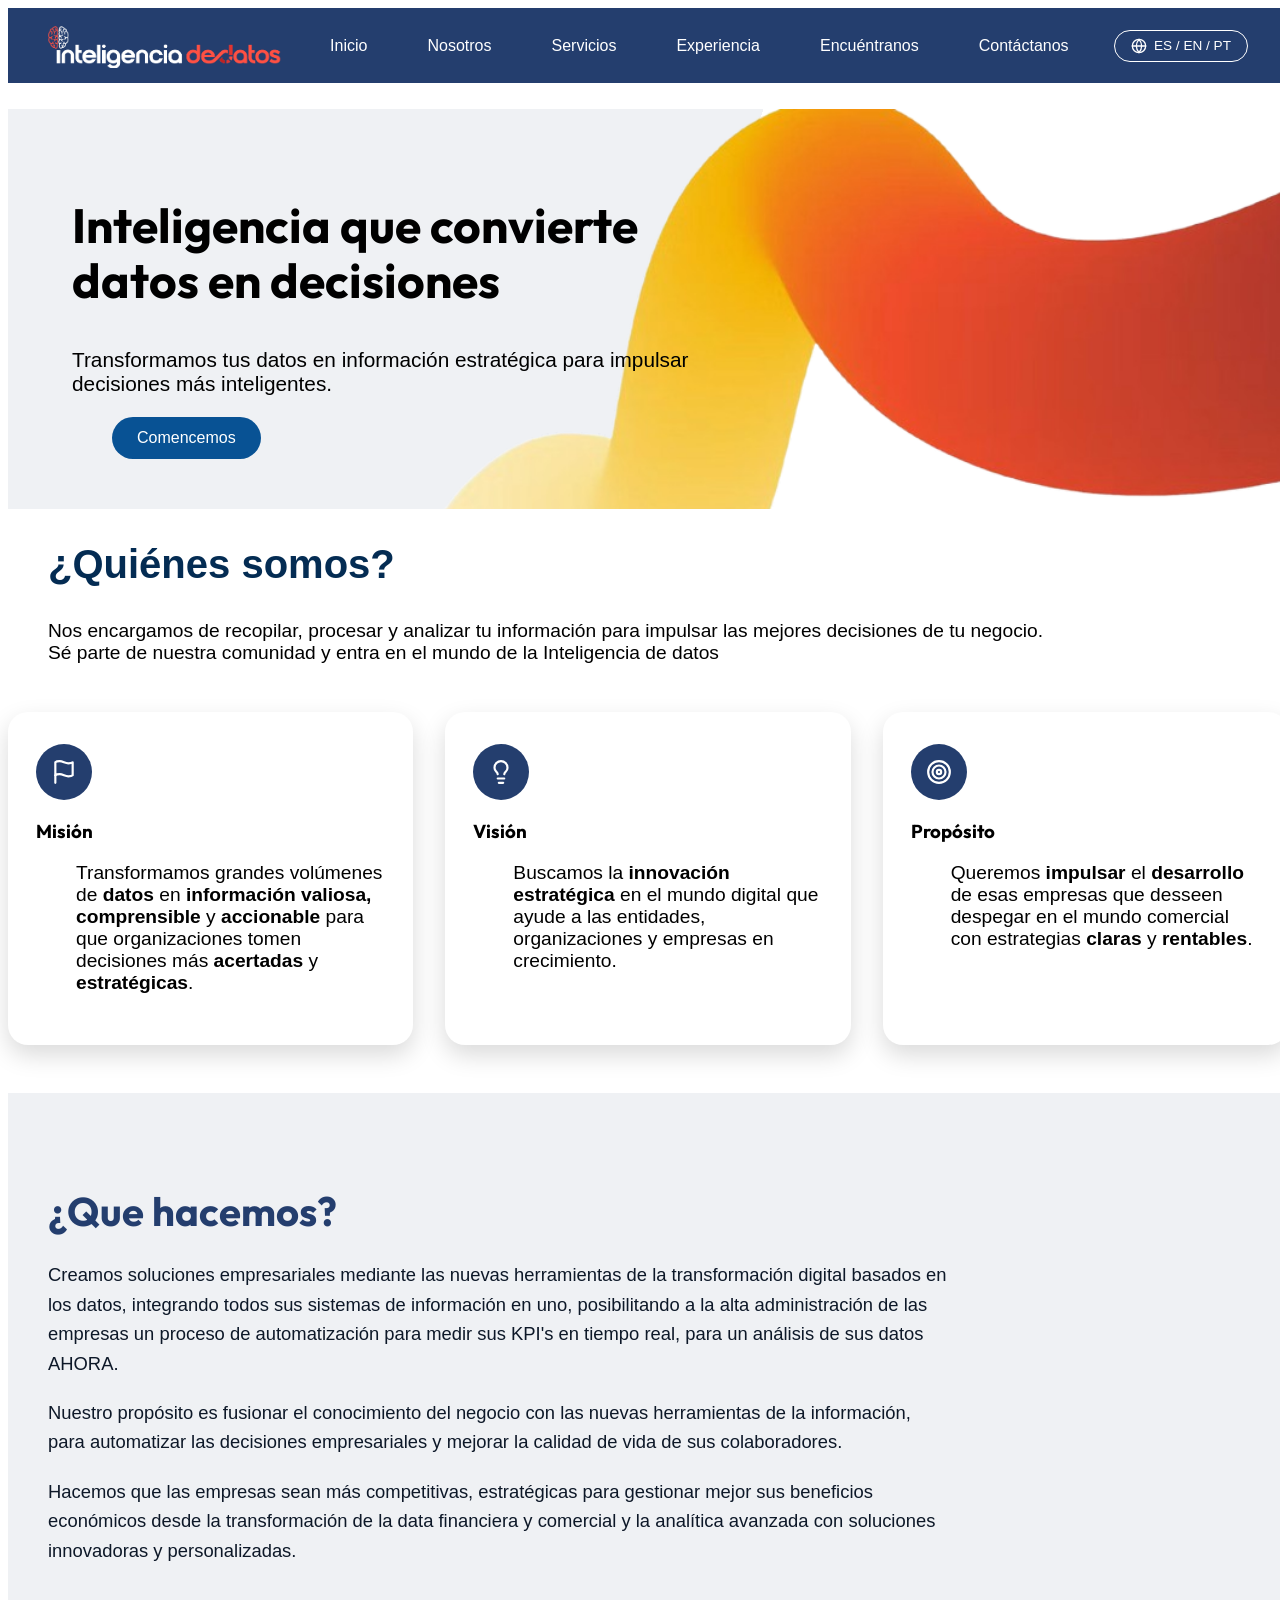
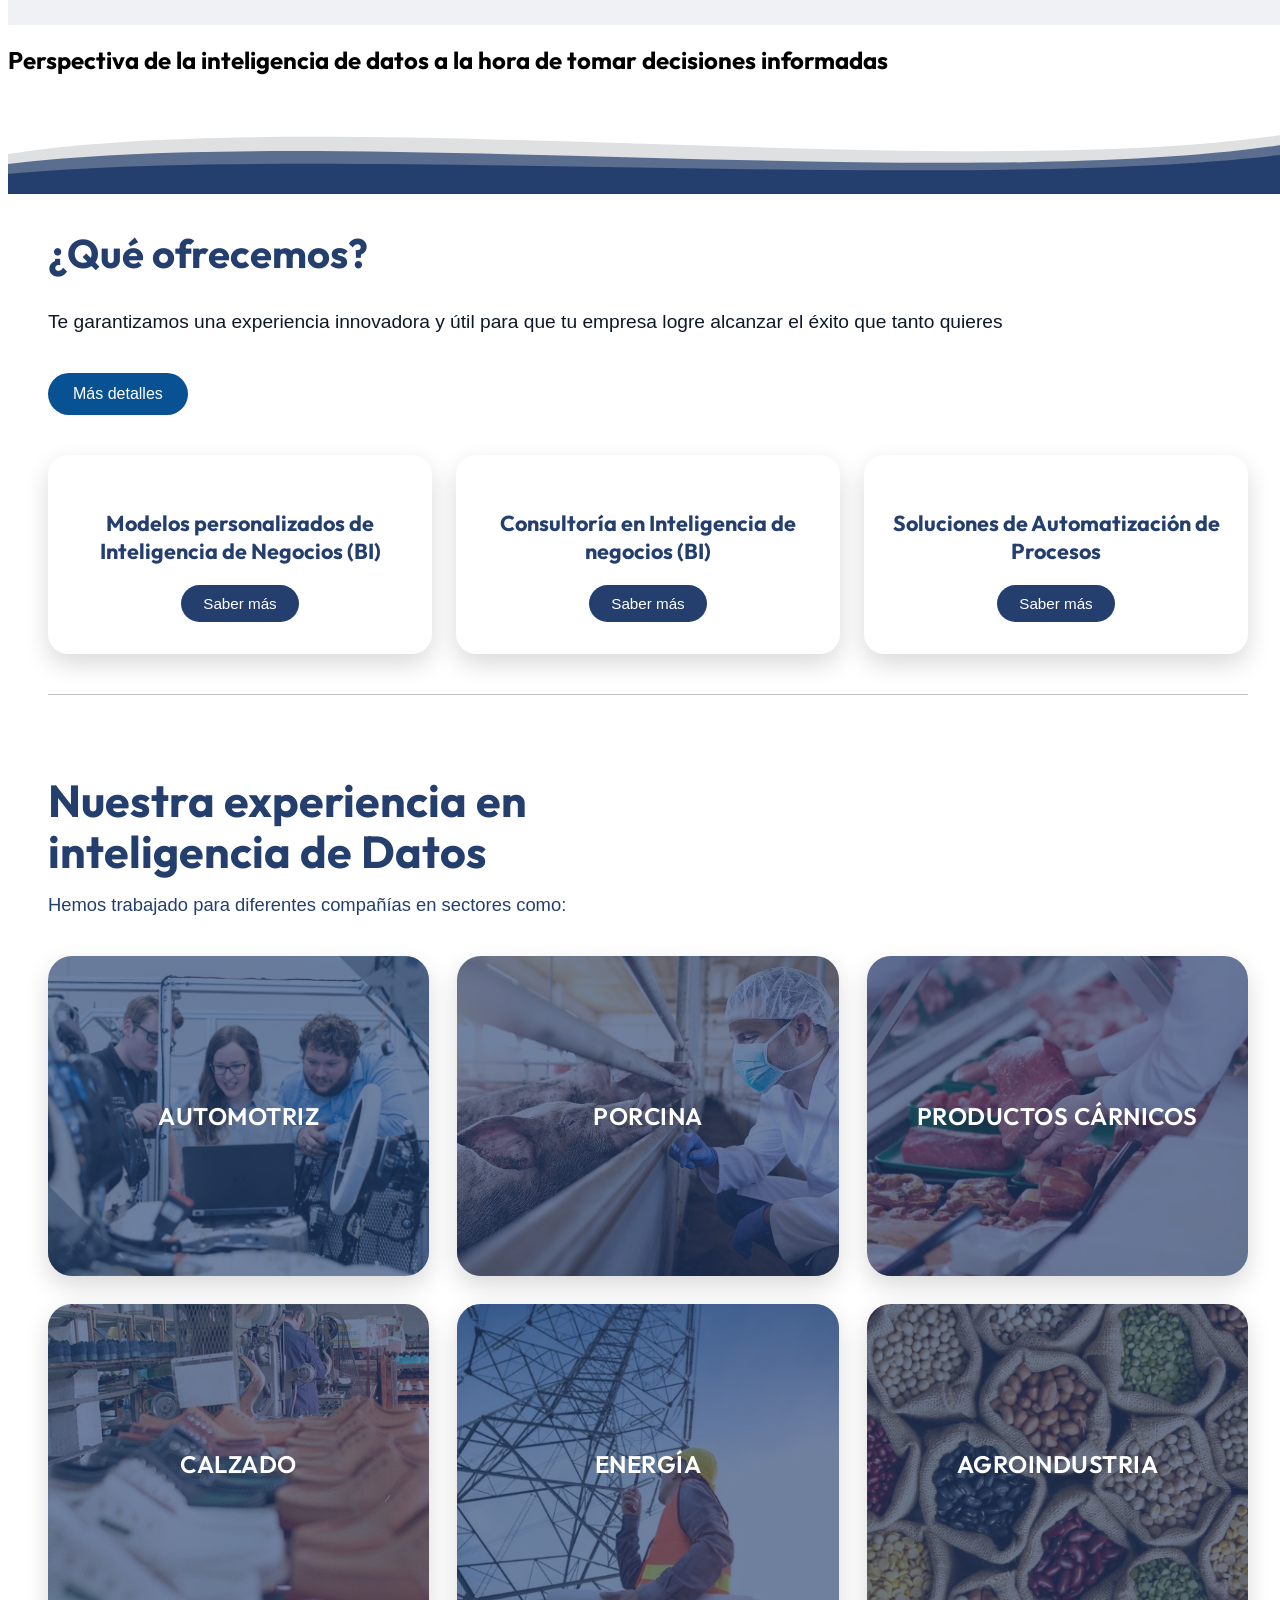
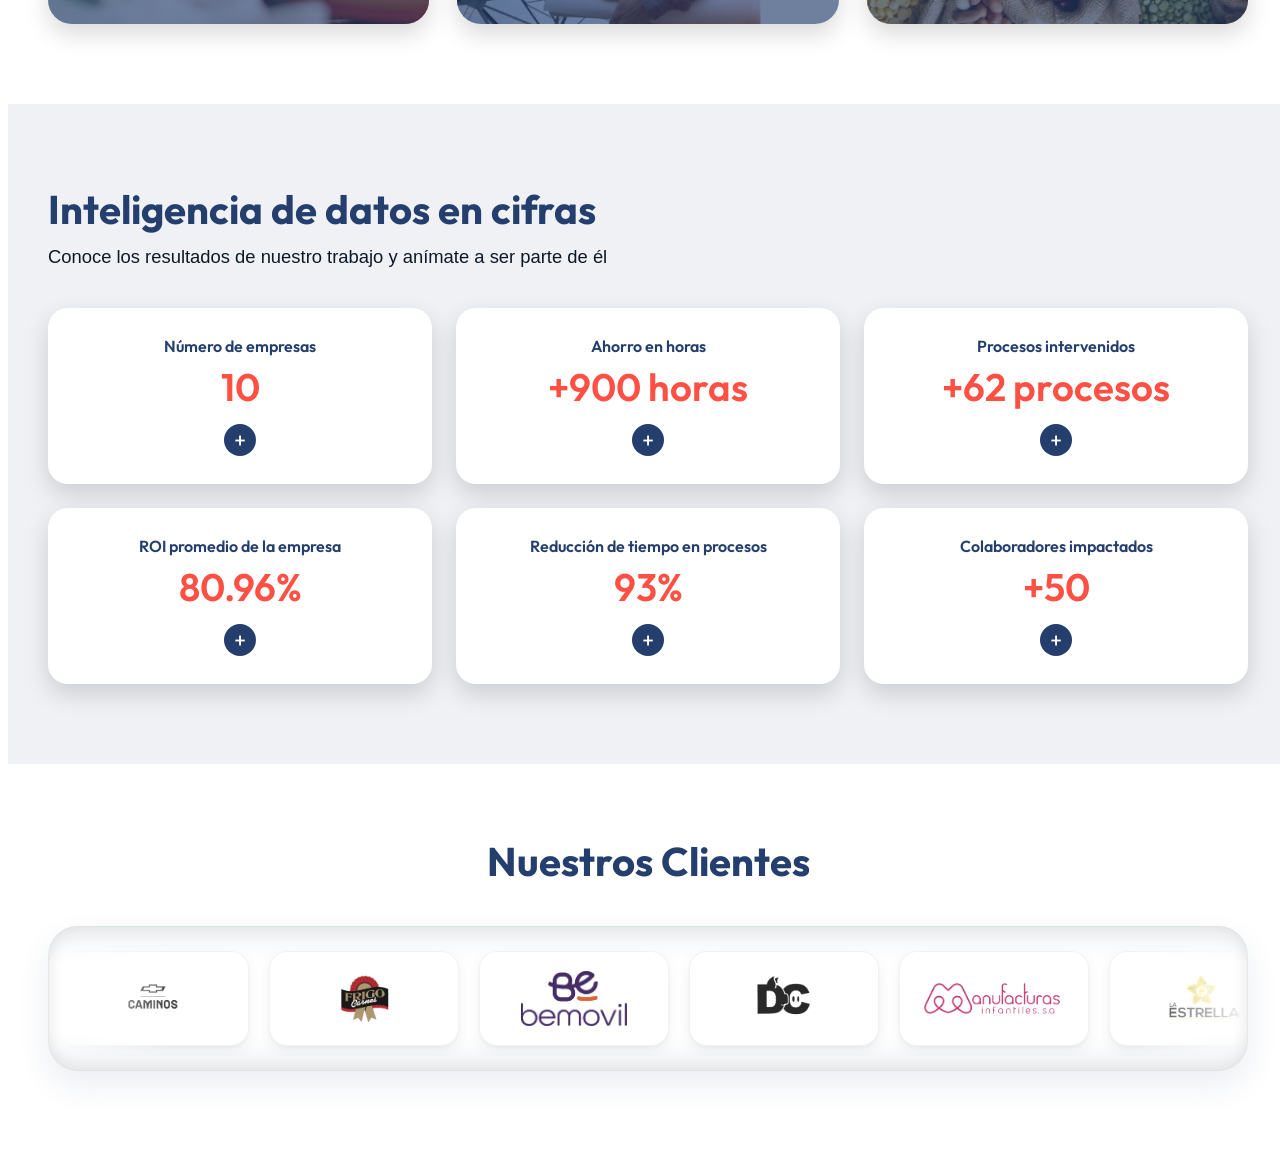
==== index.html @ 4c423eae "Add files via upload" ====
<!DOCTYPE html>
<html lang="es">
<head>
  <meta charset="UTF-8">
  <meta name="viewport" content="width=device-width, initial-scale=1.0">
  <title>Inteligencia de datos</title>
  <link href="https://fonts.googleapis.com/css2?family=Outfit:wght@400;600&display=swap" rel="stylesheet">
  <link rel="stylesheet" href="style.css">
</head>
  <!-- COMIENZO DEL CUERPO DE LA PAGINA-->
<body>
 <header>
  <a href="#inicio" class="logo-enlace">
    <img src="assets/LOGOINTELIGENCIADEDATOSPOSITIVA.png" alt="Logo de la empresa" class="logo">
  </a>

    <nav> <!--ETIQUETA SEMANTICA QUE INDICA QUE ES UN BLOQUE DE NAVEGACION-->
    <a href = "#inicio"> Inicio </a>
    <a href = "#nosotros"> Nosotros </a>
    <a href = "#servicios"> Servicios </a>
    <a href = "#experiencia"> Experiencia </a>
    <a href = "#encuentranos"> Encuéntranos </a>
    <a href = "#contactanos"> Contáctanos</a>
    </nav>

  <div class="header-actions">
    <button class="lang-switch" aria-label="Cambiar idioma"><!-- BOTON DE IDIOMA -->
      <svg class="lang-icon" xmlns="http://www.w3.org/2000/svg" viewBox="0 0 24 24" fill="none" stroke="currentColor" stroke-width="2" stroke-linecap="round" stroke-linejoin="round" aria-hidden="true">
        <circle cx="12" cy="12" r="10"/>
        <line x1="2" y1="12" x2="22" y2="12"/>
        <path d="M12 2a15.3 15.3 0 0 1 4 10 15.3 15.3 0 0 1-4 10 15.3 15.3 0 0 1-4-10 15.3 15.3 0 0 1 4-10z"/>
      </svg>
      <span>ES / EN / PT</span>
    </button>
    <button class="menu-toggle" id="menu-toggle" aria-label="Abrir menú">  <!--ESTABLECEMOS MENU HAMBURGUESA-->
      <span></span>   <!--CADA SPAN ES UNA LINEA DEL MENU-->
      <span></span>
      <span></span>
    </button>
  </div>
</header>

  <section class="hero" id="inicio">
    <div class="hero-texto">
      <h1>Inteligencia que convierte <br> datos en decisiones</h1>
      <p>Transformamos tus datos en información estratégica para impulsar<br> decisiones más inteligentes.</p>
      <a href="#nosotros" class="btn-primario">Comencemos</a>
    </div>
    
    <img src="assets/FORMAHERO.png" alt="" class="hero-forma">
  </section>


<section id="nosotros">
  <h2>¿Quiénes somos?</h2>
  <p>Nos encargamos de recopilar, procesar y analizar tu información para impulsar las mejores decisiones de tu negocio. <br>Sé parte de nuestra comunidad y entra en el mundo de la Inteligencia de datos</p>
  
  <div class="pilares">
    <article>
      <div class="pilar-icono pilar-icono-mision">
        <svg class="pilar-svg" xmlns="http://www.w3.org/2000/svg" viewBox="0 0 24 24" fill="none" stroke="currentColor" stroke-width="2" stroke-linecap="round" stroke-linejoin="round" aria-hidden="true">
          <path d="M4 15s1-1 4-1 5 2 8 2 4-1 4-1V3s-1 1-4 1-5-2-8-2-4 1-4 1z"/>
          <line x1="4" y1="22" x2="4" y2="15"/>
        </svg>
      </div>
      <h3>Misión</h3>
      <p>Transformamos grandes volúmenes de <strong>datos</strong> en <strong>información valiosa, comprensible</strong> y <strong>accionable</strong>
      para que organizaciones tomen decisiones más <strong>acertadas</strong> y <strong>estratégicas</strong>.</p>
    </article>

    <article>
      <div class="pilar-icono pilar-icono-vision">
        <svg class="pilar-svg" xmlns="http://www.w3.org/2000/svg" viewBox="0 0 24 24" fill="none" stroke="currentColor" stroke-width="2" stroke-linecap="round" stroke-linejoin="round" aria-hidden="true">
          <path d="M15 14c.2-1 .7-1.7 1.5-2.5 1-.9 1.5-2.2 1.5-3.5A6 6 0 0 0 6 8c0 1 .2 2.2 1.5 3.5.7.7 1.3 1.5 1.5 2.5"/>
          <path d="M9 18h6"/>
          <path d="M10 22h4"/>
        </svg>
      </div>
      <h3>Visión</h3>
      <p>Buscamos la <strong>innovación estratégica</strong> en el mundo digital que ayude a las entidades, organizaciones y empresas en crecimiento.</p>
    </article>

    <article>
      <div class="pilar-icono pilar-icono-proposito">
        <svg class="pilar-svg" xmlns="http://www.w3.org/2000/svg" viewBox="0 0 24 24" fill="none" stroke="currentColor" stroke-width="2" stroke-linecap="round" stroke-linejoin="round" aria-hidden="true">
          <circle cx="12" cy="12" r="10"/>
          <circle cx="12" cy="12" r="6"/>
          <circle cx="12" cy="12" r="2"/>
        </svg>
      </div>
      <h3>Propósito</h3>
      <p>Queremos <strong>impulsar</strong> el <strong>desarrollo</strong> de esas empresas que desseen despegar en el mundo comercial con estrategias <strong>claras</strong> y <strong>rentables</strong>.</p>
    </article>
  </div>
</section>

<section id="que-hacemos">
  <h2>¿Que hacemos?</h2>
  <p>Creamos soluciones empresariales mediante las nuevas herramientas de la transformación digital basados en los datos, integrando todos sus sistemas de información en uno, posibilitando a la alta administración de las empresas un proceso de automatización para medir sus KPI's en tiempo real, para un análisis de sus datos AHORA.</p>
  <p>Nuestro propósito es fusionar el conocimiento del negocio con las nuevas herramientas de la información, para automatizar las decisiones empresariales y mejorar la calidad de vida de sus colaboradores.</p>
  <p>Hacemos que las empresas sean más competitivas, estratégicas para gestionar mejor sus beneficios económicos desde la transformación de la data financiera y comercial y la analítica avanzada con soluciones innovadoras y personalizadas.</p>
</section>

<sectio id="perspectiva">
  <h2>Perspectiva de la inteligencia de datos a la hora de tomar decisiones informadas</h2>
    
  
</sectio>

<section id="servicios">
  <svg class="ola" viewBox="0 0 1440 100" preserveAspectRatio="none">   <!--OLA DECORATIVA-->
  <path d="M0,60 C360,10 1080,90 1440,40 L1440,100 L0,100 Z" fill="#BEC2C6" opacity="0.5"></path>
  <path d="M0,70 C360,30 1080,100 1440,50 L1440,100 L0,100 Z" fill="#243E6E" opacity="0.7"></path>
  <path d="M0,80 C360,50 1080,100 1440,60 L1440,100 L0,100 Z" fill="#243E6E"></path>
</svg>
  <h2>¿Qué ofrecemos?</h2>
  <p>Te garantizamos una experiencia innovadora y útil para que tu empresa logre alcanzar el éxito que tanto quieres</p>
  <a href="#contactanos" class="btn-primario">Más detalles</a>

  <div class="servicios-grid">
    <article class="servicio-card">
      <h3>Modelos personalizados de Inteligencia de Negocios (BI)</h3>
      <button type="button" class="btn-saber-mas">Saber más</button>
      <div class="servicio-contenido">
        <p>Diseñamos modelos de BI que no solo interpretan números; anticipan movimientos. Es como tener un copiloto para tus decisiones estratégicas, además, convierte datos en conocimiento procesable, accionable y optimizado para tu empresa.</p>
      </div>
    </article>

    <article class="servicio-card">
      <h3>Consultoría en Inteligencia de negocios (BI)</h3>
      <button type="button" class="btn-saber-mas">Saber más</button>
      <div class="servicio-contenido">
        <p>Analizamos tus operaciones, te acompañamos a identificar y explorar tus necesidades y oportunidades, además, te equipamos con herramientas de BI que no solo funcionan, sino que transforman tu empresa en una organización basada en datos.</p>
      </div>
    </article>

    <article class="servicio-card">
      <h3>Soluciones de Automatización de Procesos</h3>
      <button type="button" class="btn-saber-mas">Saber más</button>
      <div class="servicio-contenido">
        <p>Automatizamos tus procesos con una precisión quirúrgica. En Inteligencia de Datos, creamos sistemas que trabajan como tú lo harías, pero más rápido, más inteligente y sin errores. Esto no es solo eficiencia, es liberarte para pensar en grande.</p>
      </div>
    </article>
  </div>
</section>

<hr class="divisor-secciones">

<section id="experiencia">
  <div class="experiencia-intro">
    <h2>Nuestra experiencia en<br>inteligencia de Datos</h2>
    <p>Hemos trabajado para diferentes compañías en sectores como:</p>
  </div>

  <div class="experiencia-grid">
    <article class="experiencia-card">
      <img src="assets/experiencia-automotriz.jpg" alt="Sector Automotriz" class="experiencia-img">
      <div class="experiencia-overlay"></div>
      <h3>AUTOMOTRIZ</h3>
    </article>

    <article class="experiencia-card">
      <img src="assets/experiencia-porcino.jpg" alt="Sector Porcino" class="experiencia-img">
      <div class="experiencia-overlay"></div>
      <h3>PORCINA</h3>
    </article>

    <article class="experiencia-card">
      <img src="assets/experiencia-carnica.webp" alt="Productos Cárnicos" class="experiencia-img">
      <div class="experiencia-overlay"></div>
      <h3>PRODUCTOS CÁRNICOS</h3>
    </article>

    <article class="experiencia-card">
      <img src="assets/experiencia-calzado.jpg" alt="Sector Calzado" class="experiencia-img">
      <div class="experiencia-overlay"></div>
      <h3>CALZADO</h3>
    </article>

    <article class="experiencia-card">
      <img src="assets/experiencia-energia.jpg" alt="Sector Energía" class="experiencia-img">
      <div class="experiencia-overlay"></div>
      <h3>ENERGÍA</h3>
    </article>

    <article class="experiencia-card">
      <img src="assets/experiencia-granos.webp" alt="Sector Agroindustria" class="experiencia-img">
      <div class="experiencia-overlay"></div>
      <h3>AGROINDUSTRIA</h3>
    </article>
  </div>
</section>

<section id="cifras">
  <div class="cifras-intro">
    <h2>Inteligencia de datos en cifras</h2>
    <p>Conoce los resultados de nuestro trabajo y anímate a ser parte de él</p>
  </div>

  <div class="cifras-grid">
    <article class="cifra-card">
      <button type="button" class="btn-cifra-toggle" aria-expanded="false" aria-label="Ampliar tarjeta">+</button>
      <h3 class="cifra-etiqueta">Número de empresas</h3>
      <span class="cifra-numero">10</span>
      <div class="cifra-contenido">
        <p>Empresas que confían en nuestra inteligencia de datos para impulsar sus decisiones estratégicas.</p>
      </div>
    </article>

    <article class="cifra-card">
      <button type="button" class="btn-cifra-toggle" aria-expanded="false" aria-label="Ampliar tarjeta">+</button>
      <h3 class="cifra-etiqueta">Ahorro en horas</h3>
      <span class="cifra-numero">+900 horas</span>
      <div class="cifra-contenido">
        <p>Horas recuperadas gracias a la automatización de procesos manuales y reportes repetitivos.</p>
      </div>
    </article>

    <article class="cifra-card">
      <button type="button" class="btn-cifra-toggle" aria-expanded="false" aria-label="Ampliar tarjeta">+</button>
      <h3 class="cifra-etiqueta">Procesos intervenidos</h3>
      <span class="cifra-numero">+62 procesos</span>
      <div class="cifra-contenido">
        <p>Procesos empresariales optimizados mediante soluciones de BI y automatización personalizadas.</p>
      </div>
    </article>

    <article class="cifra-card">
      <button type="button" class="btn-cifra-toggle" aria-expanded="false" aria-label="Ampliar tarjeta">+</button>
      <h3 class="cifra-etiqueta">ROI promedio de la empresa</h3>
      <span class="cifra-numero">80.96%</span>
      <div class="cifra-contenido">
        <p>Retorno sobre la inversión promedio logrado por nuestros clientes tras implementar nuestras soluciones.</p>
      </div>
    </article>

    <article class="cifra-card">
      <button type="button" class="btn-cifra-toggle" aria-expanded="false" aria-label="Ampliar tarjeta">+</button>
      <h3 class="cifra-etiqueta">Reducción de tiempo en procesos</h3>
      <span class="cifra-numero">93%</span>
      <div class="cifra-contenido">
        <p>Reducción media del tiempo operativo en procesos intervenidos con automatización e inteligencia de datos.</p>
      </div>
    </article>

    <article class="cifra-card">
      <button type="button" class="btn-cifra-toggle" aria-expanded="false" aria-label="Ampliar tarjeta">+</button>
      <h3 class="cifra-etiqueta">Colaboradores impactados</h3>
      <span class="cifra-numero">+50</span>
      <div class="cifra-contenido">
        <p>Colaboradores que mejoraron su calidad de trabajo gracias a herramientas de datos accesibles y claras.</p>
      </div>
    </article>
  </div>
</section>

<section id="clientes">
  <div class="clientes-intro">
    <h2>Nuestros Clientes</h2>
  </div>

  <div class="clientes-carousel-wrapper">
    <div class="clientes-viewport">
      <div class="clientes-track" id="clientes-track">
        <!-- Bloque 1 de logos -->
        <div class="cliente-item">
          <img src="assets/IDCLIENTESCAMINOS.png" alt="Caminos" class="cliente-logo">
        </div>
        <div class="cliente-item">
          <img src="assets/IDCLIENTESFRIGOCARNES.png" alt="Frigo Carnes" class="cliente-logo">
        </div>
        <div class="cliente-item">
          <img src="assets/IDCLIENTESBEMOVIL.png" alt="Bemovil" class="cliente-logo">
        </div>
        <div class="cliente-item">
          <img src="assets/IDCLIENTESDC.png" alt="D&amp;C" class="cliente-logo">
        </div>
        <div class="cliente-item">
          <img src="assets/IDCLIENTESMANUFACTURAS.png" alt="Manufacturas Infantiles" class="cliente-logo">
        </div>
        <div class="cliente-item">
          <img src="assets/IDCLIENTESLAESTRELLA.png" alt="La Estrella" class="cliente-logo">
        </div>
        <div class="cliente-item">
          <img src="assets/IDCLIENTESORIGENTECNO.png" alt="Origen Technologies" class="cliente-logo">
        </div>
        <div class="cliente-item">
          <img src="assets/IDCLIENTESCALZACOSTA.png" alt="Calzacosta" class="cliente-logo">
        </div>
        <div class="cliente-item">
          <img src="assets/IDCLIENTESJUANCAMOLE.png" alt="Juancamole" class="cliente-logo">
        </div>
        <div class="cliente-item">
          <img src="assets/IDCLIENTESCORREDORES.png" alt="Corredores de Seguros Asociados S.A." class="cliente-logo">
        </div>

        <!-- Bloque 2 duplicado para bucle continuo -->
        <div class="cliente-item">
          <img src="assets/IDCLIENTESCAMINOS.png" alt="Caminos" class="cliente-logo">
        </div>
        <div class="cliente-item">
          <img src="assets/IDCLIENTESFRIGOCARNES.png" alt="Frigo Carnes" class="cliente-logo">
        </div>
        <div class="cliente-item">
          <img src="assets/IDCLIENTESBEMOVIL.png" alt="Bemovil" class="cliente-logo">
        </div>
        <div class="cliente-item">
          <img src="assets/IDCLIENTESDC.png" alt="D&amp;C" class="cliente-logo">
        </div>
        <div class="cliente-item">
          <img src="assets/IDCLIENTESMANUFACTURAS.png" alt="Manufacturas Infantiles" class="cliente-logo">
        </div>
        <div class="cliente-item">
          <img src="assets/IDCLIENTESLAESTRELLA.png" alt="La Estrella" class="cliente-logo">
        </div>
        <div class="cliente-item">
          <img src="assets/IDCLIENTESORIGENTECNO.png" alt="Origen Technologies" class="cliente-logo">
        </div>
        <div class="cliente-item">
          <img src="assets/IDCLIENTESCALZACOSTA.png" alt="Calzacosta" class="cliente-logo">
        </div>
        <div class="cliente-item">
          <img src="assets/IDCLIENTESJUANCAMOLE.png" alt="Juancamole" class="cliente-logo">
        </div>
        <div class="cliente-item">
          <img src="assets/IDCLIENTESCORREDORES.png" alt="Corredores de Seguros Asociados S.A." class="cliente-logo">
        </div>
      </div>
    </div>
  </div>
</section>

</section>  <script src="script.js"></script>
</body>
</html>
---- style.css ----
:root { /*ES UN SELECTOR ESPECUAL QUE REPRESENTA "TODO EL DOCUMENTO"*/
    --azul-marino:#243E6E;
    --naranja:#FF5043;
    --gris-claro:#EFF1F4;
    --gris-oscuro:#BEC2C6;
    --negro:#0D1828;
    --blanco:#ffffff;
    --fuente-titulos:'Outfit', sans-serif;   /*ESTABLECE LA FUENTE PARA TITULOS*/
    --fuente-texto: Helvetica, Arial, sans-serif;  /*ESTABLECE LA FUENTE PARA LA DEMÁS INFORMACION*/
}

body { 
    font-family: var(--fuente-texto);  /*ESTABLECE UNA TIPOGRAFIA ESPECIFICA PARA TODO TEXTO DESCRIPTIVO*/
    overflow-x: hidden;
    width: 100%;
}

h1, h2, h3 { 
    font-family: var(--fuente-titulos);  /*ESTABLECE UNA TIPOGRAFIA ESPECIFICA PARA TODOS DIFERENTES ENCABEZADOS*/
}

.logo { 
    height: 45px;
    width: auto;
    display: block;  /*INDICA QUE EL LOGO SE MUESTRA COMO UN ELEMENTO DE BLOQUE*/
}

.logo-enlace { /*TRAE AL LOGO COMO UN ENLACE DE HREF EN HTML*/
    display: flex;  /*INDIA QUE EL LOGO SE MUESTRA COMO UN ELEMENTO DE BLOQUE*/
    align-items: center;
    text-decoration: none;
}

html { 
    scroll-behavior: smooth; /*ESTABLECE UNA ANIMACION SUAVE A LA HORA DE SCROLLEAR*/
}

header {  /*CREAMOS NUESTRO HEADER*/
    position: sticky;  /*HACE QUE EL HEADER SE MANTENGA EN LA PARTE SUPERIOR DE LA PANTALLA ASI LA PERSONA BAJE*/
    top: 0; /*PONE AL HEADER EN LA PARTE SUPERIOR DE LA PANTALLA ASI LA PEROSNA BAJE*/
    z-index: 100;  /*ESTABLECE QUE EL HEADER SE MANTENGA POR ENCIMA DE OTROS ELEMENTOS*/
    background-color: var(--azul-marino);
    font-family: var(--fuente-texto);
    padding: 15px 40px;   /*ESPACIO INTERNO DEL HEADER*/
    display: flex;         /*LOS ELEMENTOS VAN ENFILADOS */
    align-items: center;   /* CENTRA LOS ELEMENTOS VERTICALMENTE DENTRO DEL HEADER*/
    justify-content: space-between;  /*ESPACIA LOS ELMENTOS DEL HEADER*/
}

nav a {  /*ESTABLECE EL ESTILO DE LOS LINKS DEL MENU*/
    text-decoration: none;
    color: var(--blanco); 
    cursor: pointer;  /*INDICA QUE EL CURSOR CAMBIA A UNA MANITO*/
    padding: 6px 18px;
    border-radius: 999px;  /*ELEMENTO DEMASIADO CURVO, HACE QUE SE VEA COMO UNA PILDORA*/
    transition: background-color 0.2s ease, color 0.2s ease;
}

nav a:hover {
    background-color: var(--naranja);
}

nav {   /*NAV ES EL CONTENEDOR QUE AGRUPA LOS ENLACES DEL MENU DENTRO DEL HEADER*/
    display: flex;  /*LOS ELEMENTOS VAN ENFILADOS*/
    align-items: center;
    justify-content: center;  /*CENTRA LOS ELEMENTOS DEL MENU*/
    gap: 24px;   /*ESPACIO ENTRE CADA ELEMENTO HIJO SIN NECESIDAD DE MARGENES*/
    flex: 1;    /*INDICA QUE EL MENU OCUPA TODO EL ESPACIO DISPONIBLE*/
}

.header-actions {  /*CONTENEDOR QUE AGRUPA EL BOTON DE IDIOMA Y EL MENU HAMBURGUESA*/
    display:flex;   /*HACE QUE LOS ELEMENTOS SE MUESTREN EN FILA*/
    align-items: center;
    gap: 16px;   /*ESPACIO ENTRE EL BOTON DE IDIOMA Y EL MENU HAMBURGUESA*/
}

.lang-switch {   /*BOTON DE IDIOMA*/
    display: inline-flex;
    align-items: center;
    gap: 7px;
    border-radius: 999px;
    background-color: transparent;
    color: var(--blanco);
    border: 1.5px solid var(--blanco);
    font-family: var(--fuente-texto);
    font-size: 0.85rem;
    padding: 7px 16px; 
    cursor: pointer;
    transition: background-color 0.2s ease, border-color 0.2s ease, color 0.2s ease;
    white-space: nowrap;
}

.lang-switch:hover {   /*INDICA EL CAMBIO DE COLOR AL PASAR POR ENCIMA DEL BOTON DE IDIOMA*/
    background-color: var(--naranja);
    border-color: var(--naranja);
    color: var(--blanco);
}

.lang-icon {  /*ESTILO DEL ICONO DEL IDIOMA*/
    width: 16px;
    height: 16px;
    flex-shrink: 0;
}

.menu-toggle {    /*MENU HAMBURGUESA*/
    display: none;   /*OCULTA EL MENU EN PANTALLAS GRANDES*/
    flex-direction: column;
    justify-content: center;
    gap: 5px;
    width: 28px;
    height: 20px;
    background: none;
    border: none;  
    cursor: pointer;
    padding: 0;
}

.menu-toggle span {   /*ESTILO DE CADA LINEA DEL MENU HAMBURGUESA*/
    width: 100%;
    height: 3px;
    background-color: #042C53;
    border-radius:2px;
}

.hero-texto{  /*AGRUPA EL TEXTO DEL HERO, LA PRIMERA SECCION*/
    flex: 1;
    position: relative;
    z-index: 2;  /*EL TEXTO QUEDA POR ENCIMA DE LA IMAGEN*/
}

.hero-texto h1{  /*ESTABLECEMOS EL TAMAÑO DEL TEXTO PRINCIPAL */
    font-size: 3rem;
    line-height: 1.15;
}

.hero-texto p {  /*CAMBIAMOS EL TAMAÑO DEL TEXTO DE ABAJO*/
    font-size: 1.30rem;
}

.hero { /*ESTABLECE EL COLOR Y LA FORMA DEL HERO*/
    position: relative;   /*MARCO DE REFERENCIA PARA HERO-FORMA*/
    overflow: hidden;   /*RECORTA LO QUE SALGA DEL HERO*/
    height: 400px;      /*ALTURA EQUILIBRADA*/
    margin-top: 2%;
    display: flex;            /*POSICIONA EL TEXTO Y LA FORMA UNO AL LADO DEL OTRO*/
    align-items: center;
    background: linear-gradient(110deg, var(--gris-claro) 53%, var(--blanco) 53%);
    gap: 40px;
    padding: 0 5%;
}

.hero-forma {   /*FORMA ORGANICA 3D SOBRE EL AREA BLANCA*/
    position: absolute;
    top: 0;
    right: -25px;
    height: 104%;
    width: auto;
    object-fit: contain;
    object-position: right top;
    z-index: 1;
}

.btn-primario {
    display: inline-block;
    border-radius: 999px;
    background-color: #085294;
    color: #ffffff;
    font-family: var(--fuente-texto);
    padding: 12px 25px;
    margin-left: 40px;
    font-size: 1rem;
    cursor: pointer;
    border: none;
    text-decoration: none;
    transition: background-color 0.2s ease;
}

.btn-primario:hover {
    background-color:var(--naranja);
}

/*COMENZAMOS CON LA PARTE DE NOSOTROS */
.pilares {     
    display:flex;
    gap: 32px;
    margin: 48px 0;
}

#nosotros h2 {
    font-family: var(--fuente-texto);
    font-size: 2.5rem;
    text-align:initial;
    color: #042C53;
    margin-left: 40px;
}

#nosotros p {
    font-family: var(--fuente-texto);
    margin-left: 40px;
    font-size: 1.2rem;
}

#nosotros h1 {
    font-family: var(--fuente-texto);
    font-size: 1.1rem;
    margin: 40px;
}

.pilares article { 
    font-family: var(--fuente-texto);
    flex: 1;      /*SE REPARTE EL ANCHO EN PARTES IGUALES*/
    background-color: #ffffff;
    border-radius: 20px;
    padding: 32px 28px;
    box-shadow: 0 10px 25px rgba(0, 0, 0, 0.15);
    border: none;
    transition: transform 0.25s ease, box-shadow 0.25s ease;
}

.pilares article:hover {
    transform: translateY(-8px);
    box-shadow: 0 16px 30px rgba(0, 0, 0, 0.12);
}

.pilar-icono { 
    width: 56px;
    height: 56px;
    border-radius: 50%;
    display: flex;
    align-items: center;
    justify-content: center;
    margin-bottom: 16px;
    color: var(--blanco);
}

.pilar-svg {
    width: 26px;
    height: 26px;
    stroke: var(--blanco);
}

.pilar-icono-mision { background-color: var(--azul-marino); }
.pilar-icono-vision { background-color: var(--azul-marino); }
.pilar-icono-proposito { background-color: var(--azul-marino); }

/* SECCION QUE HACEMOS */
#que-hacemos {
    background-color: var(--gris-claro);
    padding: 60px 40px;
}

#que-hacemos h2 {
    font-family: var(--fuente-titulos);
    font-size: 2.5rem;
    color: var(--azul-marino);
    margin-bottom: 24px;
}

#que-hacemos p {
    font-family: var(--fuente-texto);
    font-size: 1.15rem;
    line-height: 1.6;
    color: var(--negro);
    margin-bottom: 20px;
    max-width: 900px;
}

#que-hacemos p:last-child {
    margin-bottom: 0;
}

#perspectiva h2 {
    font-family: var(--fuente-titulos);
    
}

/* SECCION SERVICIOS */
#servicios {
    background-color: var(--blanco);
    position: relative;
    padding-top: 100px; /*PARA QUE LA OLA NO TOQUE EL TITULO DE ARRIBA*/
}

.ola { 
    position: absolute;
    top: -1px;   /*PEGADO JUSTO EN EL BORDE SUPERIOR DE LA SECCION*/
    left: 0;
    width: 100%;
    height: 100px;
    display: block;
}

#servicios h2 {
    font-family: var(--fuente-titulos);
    margin-left: 40px;
    font-size: 2.5rem;
    color: var(--azul-marino);
}

#servicios > p {
    font-family: var(--fuente-texto);
    font-size: 1.2rem;
    margin: 20px 40px 40px 40px;
    color: var(--negro);
}

.servicios-grid {
    display: grid;
    grid-template-columns: repeat(3, 1fr);   /*ESTABLECE TRES COLUMNAS DE IGUAL ANCHO*/
    gap: 24px;
    margin: 40px;
    align-items: start;
}

.servicios-grid article {
    font-family: var(--fuente-texto);
    background-color: var(--blanco);
    border-radius: 20px;
    padding: 32px 28px;
    box-shadow: 0 10px 25px rgba(0, 0, 0, 0.15);
    border: none;
    transition: transform 0.25s ease, box-shadow 0.25s ease;
    cursor: pointer;
    text-align: center;
    display: flex;
    flex-direction: column;
    align-items: center;
}

.servicios-grid article:hover {
    transform: translateY(-8px);
    box-shadow: 0 16px 30px rgba(0, 0, 0, 0.12);
}

.servicios-grid article h3 {
    font-family: var(--fuente-titulos);
    font-size: 1.35rem;
    color: var(--azul-marino);
    margin-bottom: 20px;
}

.btn-saber-mas {
    display: inline-block;
    border-radius: 999px;
    background-color: var(--azul-marino);
    color: var(--blanco);
    font-family: var(--fuente-texto);
    padding: 10px 22px;
    font-size: 0.95rem;
    cursor: pointer;
    border: none;
    text-decoration: none;
    transition: background-color 0.2s ease;
}

.btn-saber-mas:hover {
    background-color: var(--naranja);
}

.servicio-contenido {
    max-height: 0;
    overflow: hidden;
    transition: max-height 0.4s ease, opacity 0.3s ease;
    opacity: 0;
    width: 100%;
}

.servicios-grid article.abierto .servicio-contenido {
    max-height: 350px;
    opacity: 1;
}

.servicio-contenido p {
    font-family: var(--fuente-texto);
    font-size: 1rem;
    line-height: 1.6;
    color: var(--negro);
    margin: 20px 0 0 0;
    text-align: left;
}

/* SECCION EXPERIENCIA */
#experiencia {
    background-color: var(--blanco);
    padding: 80px 40px;
}

.experiencia-intro {
    margin-bottom: 40px;
}

.experiencia-intro h2 {
    font-family: var(--fuente-titulos);
    font-size: 2.8rem;
    line-height: 1.15;
    color: var(--azul-marino);
    margin: 0 0 16px 0;
}

.experiencia-intro p {
    font-family: var(--fuente-texto);
    font-size: 1.15rem;
    color: var(--azul-marino);
    margin: 0;
}

.experiencia-grid {
    display: grid;
    grid-template-columns: repeat(3, 1fr);
    gap: 28px;
}

.experiencia-card {
    position: relative;
    border-radius: 24px;
    overflow: hidden;
    height: 320px;
    display: flex;
    align-items: center;
    justify-content: center;
    cursor: pointer;
    box-shadow: 0 10px 25px rgba(0, 0, 0, 0.15);
    transition: transform 0.3s ease, box-shadow 0.3s ease;
}

.experiencia-card:hover {
    transform: translateY(-6px);
    box-shadow: 0 16px 32px rgba(0, 0, 0, 0.2);
}

.experiencia-img {
    position: absolute;
    top: 0;
    left: 0;
    width: 100%;
    height: 100%;
    object-fit: cover;
    transition: transform 0.4s ease;
}

.experiencia-card:hover .experiencia-img {
    transform: scale(1.05);
}

.experiencia-overlay {
    position: absolute;
    inset: 0;
    background-color: var(--azul-marino);
    opacity: 0.65;
    transition: opacity 0.3s ease;
}

.experiencia-card:hover .experiencia-overlay {
    opacity: 0.5;
}

.experiencia-card h3 {
    position: relative;
    z-index: 2;
    font-family: var(--fuente-titulos);
    font-size: 1.5rem;
    font-weight: 600;
    color: var(--blanco);
    text-transform: uppercase;
    letter-spacing: 0.5px;
    text-align: center;
    padding: 0 20px;
    margin: 0;
}

.divisor-secciones { /*LINEA DIVISORA ENTRE EXPERIENCIA Y CIFRAS*/
    border: none;
    border-top: 1px solid var(--gris-oscuro);
    margin: 0 40px;
}

#cifras { /*SECCCION CIFRAS*/
    background-color: var(--gris-claro);
    padding: 80px 40px;
}

.cifras-intro {
    margin-bottom: 40px;
}

.cifras-intro h2 {
    font-family: var(--fuente-titulos);
    font-size: 2.5rem;
    color: var(--azul-marino);
    margin: 0 0 12px 0;
}

.cifras-intro p {
    font-family: var(--fuente-texto);
    font-size: 1.15rem;
    color: var(--negro);
    margin: 0;
}

.cifras-grid {  /*GRID ORGANIZA LAS TARJETAS DE CIFRAS EN FILAS Y COLUMNAS*/
    display: grid;
    grid-template-columns: repeat(3, 1fr);  
    gap: 24px;  
}

.cifra-card {   
    background-color: var(--blanco);
    border-radius: 20px;
    padding: 28px 24px;
    box-shadow: 0 10px 25px rgba(0, 0, 0, 0.15);
    border: none;
    transition: transform 0.25s ease, box-shadow 0.25s ease;
    display: flex;
    flex-direction: column;
    align-items: center;
    text-align: center;
    position: relative;
}

.cifra-card:hover {
    transform: translateY(-6px);
    box-shadow: 0 16px 30px rgba(0, 0, 0, 0.12);
}

.cifra-etiqueta {
    font-family: var(--fuente-titulos);
    font-size: 1rem;
    color: var(--azul-marino);
    margin: 0 0 10px 0;
    font-weight: 600;
    order: 1;
}

.cifra-numero {
    font-family: var(--fuente-titulos);
    font-size: 2.4rem;
    font-weight: 600;
    color: var(--naranja);
    line-height: 1.1;
    order: 2;
}

.btn-cifra-toggle {
    display: inline-flex;
    align-items: center;
    justify-content: center;
    width: 32px;
    height: 32px;
    border-radius: 50%;
    background-color: var(--azul-marino);
    color: var(--blanco);
    font-family: var(--fuente-titulos);
    font-size: 1.4rem;
    line-height: 1;
    cursor: pointer;
    border: none;
    transition: background-color 0.2s ease, transform 0.2s ease;
    order: 3;
    margin-top: 16px;
    flex-shrink: 0;
}

.btn-cifra-toggle:hover {
    background-color: var(--naranja);
}

.cifra-contenido {
    max-height: 0;
    overflow: hidden;
    transition: max-height 0.4s ease, opacity 0.3s ease;
    opacity: 0;
    width: 100%;
    order: 4;
}

.cifra-card.abierto .cifra-contenido {
    max-height: 200px;
    opacity: 1;
}

.cifra-contenido p {
    font-family: var(--fuente-texto);
    font-size: 0.95rem;
    line-height: 1.6;
    color: var(--negro);
    margin: 16px 0 0 0;
    text-align: left;
}

/* ── SECCIÓN "NUESTROS CLIENTES" (Carrusel 3D Continuo) ── */
#clientes {
    background-color: var(--blanco);
    padding: 72px 40px;
    overflow: hidden;
}

.clientes-intro {
    margin-bottom: 40px;
    text-align: center;
}

.clientes-intro h2 {
    font-family: var(--fuente-titulos);
    font-size: 2.5rem;
    color: var(--azul-marino);
    margin: 0;
}

/* Wrapper con efecto de rueda / cilindro sobresaliente 3D */
.clientes-carousel-wrapper {
    position: relative;
    max-width: 1200px;
    margin: 0 auto;
    padding: 14px 0;
    border-radius: 30px;
    background: linear-gradient(180deg, #f4f6f8 0%, var(--blanco) 25%, var(--blanco) 75%, #f4f6f8 100%);
    box-shadow: 
        inset 0 8px 16px rgba(0, 0, 0, 0.06),
        inset 0 -8px 16px rgba(0, 0, 0, 0.06),
        0 14px 32px rgba(36, 62, 110, 0.09);
    border: 1px solid rgba(190, 194, 198, 0.4);
}

/* Viewport con degradado en los extremos para profundidad 3D */
.clientes-viewport {
    width: 100%;
    overflow: hidden;
    position: relative;
    padding: 10px 0;
    -webkit-mask-image: linear-gradient(to right, transparent 0%, black 10%, black 90%, transparent 100%);
    mask-image: linear-gradient(to right, transparent 0%, black 10%, black 90%, transparent 100%);
}

/* Pista continua suave (Marquee infinito) */
.clientes-track {
    display: flex;
    width: max-content;
    animation: carrusel-infinito 28s linear infinite;
    will-change: transform;
}

.clientes-track:hover {
    animation-play-state: paused;
}

@keyframes carrusel-infinito {
    0% {
        transform: translateX(0);
    }
    100% {
        transform: translateX(-50%);
    }
}

/* Tarjetas uniformes con efecto 3D sobresaliente */
.cliente-item {
    width: 190px;
    height: 95px;
    flex-shrink: 0;
    display: flex;
    align-items: center;
    justify-content: center;
    padding: 14px 20px;
    margin: 0 10px;
    background-color: var(--blanco);
    border-radius: 18px;
    box-sizing: border-box;
    box-shadow: 0 6px 16px rgba(0, 0, 0, 0.06), 0 2px 4px rgba(0, 0, 0, 0.04);
    border: 1px solid rgba(239, 241, 244, 0.9);
    transition: transform 0.3s ease, box-shadow 0.3s ease, border-color 0.3s ease;
}

.cliente-item:hover {
    transform: translateY(-4px) scale(1.03);
    box-shadow: 0 12px 24px rgba(36, 62, 110, 0.12);
    border-color: var(--naranja);
}

.cliente-logo {
    max-width: 140px;
    max-height: 55px;
    width: auto;
    height: auto;
    object-fit: contain;
    filter: grayscale(25%);
    opacity: 0.9;
    transition: filter 0.3s ease, opacity 0.3s ease;
}

.cliente-item:hover .cliente-logo {
    filter: grayscale(0%);
    opacity: 1;
}

/* ──────────────────────────────────────────────────────────
   REGLAS RESPONSIVAS (MEDIA QUERIES) AL FINAL DEL ARCHIVO
   ────────────────────────────────────────────────────────── */

/* ── 1. TABLET (769px a 1024px) ── */
@media (max-width: 1024px) {
    header {
        padding: 14px 24px;
    }

    nav {
        gap: 14px;
    }

    nav a {
        padding: 6px 12px;
        font-size: 0.92rem;
    }

    .hero {
        height: auto;
        min-height: 360px;
        padding: 40px 4%;
    }

    .hero-texto h1 {
        font-size: 2.3rem;
    }

    .hero-texto p {
        font-size: 1.15rem;
    }

    .hero-forma {
        height: 95%;
        max-width: 48%;
        right: -15px;
    }

    #nosotros {
        padding: 60px 30px;
    }

    #nosotros h2 {
        margin-left: 0;
        font-size: 2.2rem;
    }

    #nosotros p {
        margin-left: 0;
        font-size: 1.1rem;
    }

    .pilares {
        display: grid;
        grid-template-columns: repeat(3, 1fr);
        gap: 20px;
        margin: 36px 0;
    }

    #que-hacemos {
        padding: 50px 30px;
    }

    #que-hacemos h2 {
        font-size: 2.2rem;
    }

    #servicios {
        padding-top: 90px;
    }

    #servicios h2 {
        margin-left: 30px;
        font-size: 2.2rem;
    }

    #servicios > p {
        margin: 20px 30px 30px 30px;
    }

    .servicios-grid {
        grid-template-columns: repeat(2, 1fr);
        margin: 30px;
        gap: 20px;
    }

    #experiencia {
        padding: 60px 30px;
    }

    .experiencia-intro h2 {
        font-size: 2.4rem;
    }

    .experiencia-grid {
        grid-template-columns: repeat(2, 1fr);
        gap: 20px;
    }

    .experiencia-card {
        height: 280px;
    }

    #cifras {
        padding: 60px 30px;
    }

    .cifras-intro h2 {
        font-size: 2.2rem;
    }

    .cifras-grid {
        grid-template-columns: repeat(2, 1fr);
        gap: 20px;
    }

    #clientes {
        padding: 60px 30px;
    }

    .clientes-intro h2 {
        font-size: 2.2rem;
    }
}

/* ── 2. MÓVIL (hasta 768px) ── */
@media (max-width: 768px) {

    /* ── Header Móvil ── */
    header {
        padding: 12px 20px;
    }

    .logo {
        height: 36px;
    }

    nav {
        display: none;     /*OCULTA EL MENU NORMAL EN PANTALLAS PEQUEÑAS*/
    }

    nav.abierto {
        display: flex;
        flex-direction: column;
        position: absolute;
        top: 100%;   /*JUSTO DONDE TERMINA EL HEADER*/
        left: 0;
        right: 0;
        background-color: #dae8f7;
        padding: 20px;
        z-index: 10;
        gap: 10px;
    }

    nav.abierto a {
        color: var(--azul-marino);
        text-align: center;
        width: 100%;
        padding: 10px;
    }

    .menu-toggle {
        display: flex;     /*MUESTRA LA HAMBURGUESA*/
    }

    .lang-switch span {
        display: none;   /* Solo muestra el icono en móvil */
    }

    .lang-switch {
        padding: 7px 10px;
    }

    /* ── Hero Móvil ── */
    .hero {
        flex-direction: column;
        text-align: center;
        height: auto;
        padding: 36px 20px 0 20px;
        margin-top: 0;
        background: linear-gradient(180deg, var(--gris-claro) 55%, var(--blanco) 55%);
        gap: 24px;
    }

    .hero-texto {
        padding-bottom: 10px;
        width: 100%;
    }

    .hero-texto h1 {
        font-size: 1.85rem;
        line-height: 1.2;
    }

    .hero-texto h1 br {
        display: none;  /* Evita saltos de línea forzados incómodos en móvil */
    }

    .hero-texto p {
        font-size: 1rem;
    }

    .hero-texto p br {
        display: none;
    }

    .hero-forma {
        position: static;
        height: auto;
        max-width: 85%;
        align-self: center;
        margin: 0 auto;
    }

    .btn-primario {
        margin-left: 0;
        margin-top: 16px;
    }

    /* ── Nosotros Móvil ── */
    #nosotros {
        padding: 40px 20px;
    }

    #nosotros h2 {
        font-size: 1.8rem;
        margin-left: 0;
        text-align: center;
    }

    #nosotros p {
        font-size: 1rem;
        margin-left: 0;
        text-align: center;
    }

    .pilares {
        flex-direction: column;
        grid-template-columns: 1fr;
        gap: 20px;
        margin: 28px 0;
    }

    .pilares article {
        padding: 24px 20px;
        text-align: center;
    }

    .pilar-icono {
        margin: 0 auto 16px auto;
    }

    /* ── Que hacemos Móvil ── */
    #que-hacemos {
        padding: 40px 20px;
        text-align: center;
    }

    #que-hacemos h2 {
        font-size: 1.8rem;
        text-align: center;
    }

    #que-hacemos p {
        font-size: 0.98rem;
        margin-left: auto;
        margin-right: auto;
        text-align: left;
    }

    /* ── Servicios Móvil ── */
    #servicios {
        padding-top: 80px;
        padding-bottom: 40px;
    }

    #servicios h2 {
        margin-left: 0;
        font-size: 1.8rem;
        text-align: center;
    }

    #servicios > p {
        margin: 16px 20px 24px 20px;
        font-size: 1rem;
        text-align: center;
    }

    #servicios .btn-primario {
        display: block;
        width: fit-content;
        margin: 0 auto 24px auto;
    }

    .servicios-grid {
        grid-template-columns: 1fr;
        margin: 20px;
        gap: 20px;
    }

    /* ── Experiencia Móvil ── */
    #experiencia {
        padding: 40px 20px;
    }

    .experiencia-intro {
        text-align: center;
        margin-bottom: 28px;
    }

    .experiencia-intro h2 {
        font-size: 1.8rem;
    }

    .experiencia-intro p {
        font-size: 1rem;
    }

    .experiencia-grid {
        grid-template-columns: 1fr;
        gap: 20px;
    }

    .experiencia-card {
        height: 240px;
    }

    /* ── Cifras Móvil ── */
    #cifras {
        padding: 40px 20px;
    }

    .cifras-intro {
        text-align: center;
        margin-bottom: 28px;
    }

    .cifras-intro h2 {
        font-size: 1.8rem;
    }

    .cifras-intro p {
        font-size: 1rem;
    }

    .cifras-grid {
        grid-template-columns: 1fr;
        gap: 16px;
    }

    /* ── Clientes Móvil ── */
    #clientes {
        padding: 40px 20px;
    }

    .clientes-intro h2 {
        font-size: 1.8rem;
    }

    .cliente-item {
        width: 160px;
        height: 85px;
        padding: 10px 14px;
        margin: 0 8px;
    }

    .cliente-logo {
        max-width: 120px;
        max-height: 48px;
    }
}

/* ── 3. TELÉFONOS PEQUEÑOS (hasta 480px) ── */
@media (max-width: 480px) {
    .hero-texto h1 {
        font-size: 1.55rem;
    }

    .hero-texto p {
        font-size: 0.95rem;
    }

    .hero-forma {
        max-width: 92%;
    }

    .cifra-numero {
        font-size: 2rem;
    }

    .cliente-item {
        width: 140px;
        height: 75px;
        padding: 8px 12px;
        margin: 0 6px;
    }

    .cliente-logo {
        max-width: 100px;
        max-height: 40px;
    }

    .divisor-secciones {
        margin: 0 20px;
    }
}
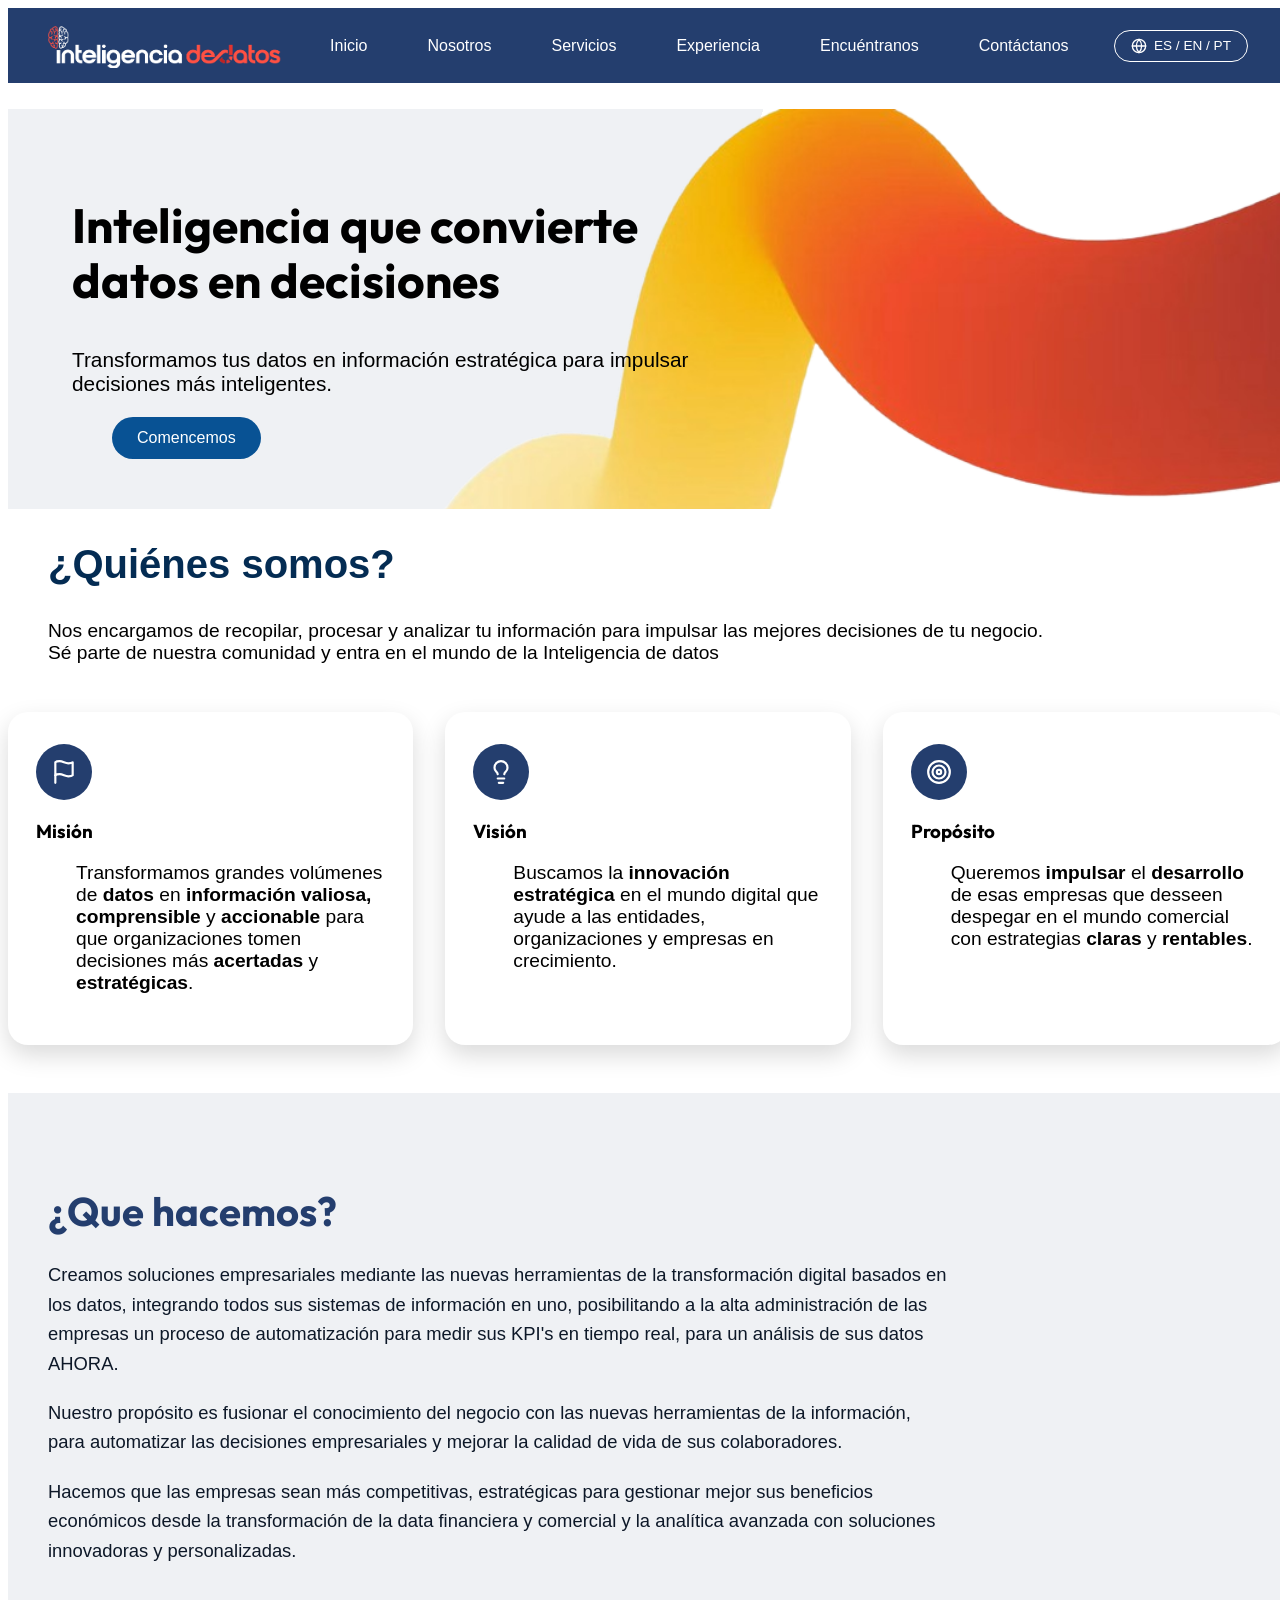
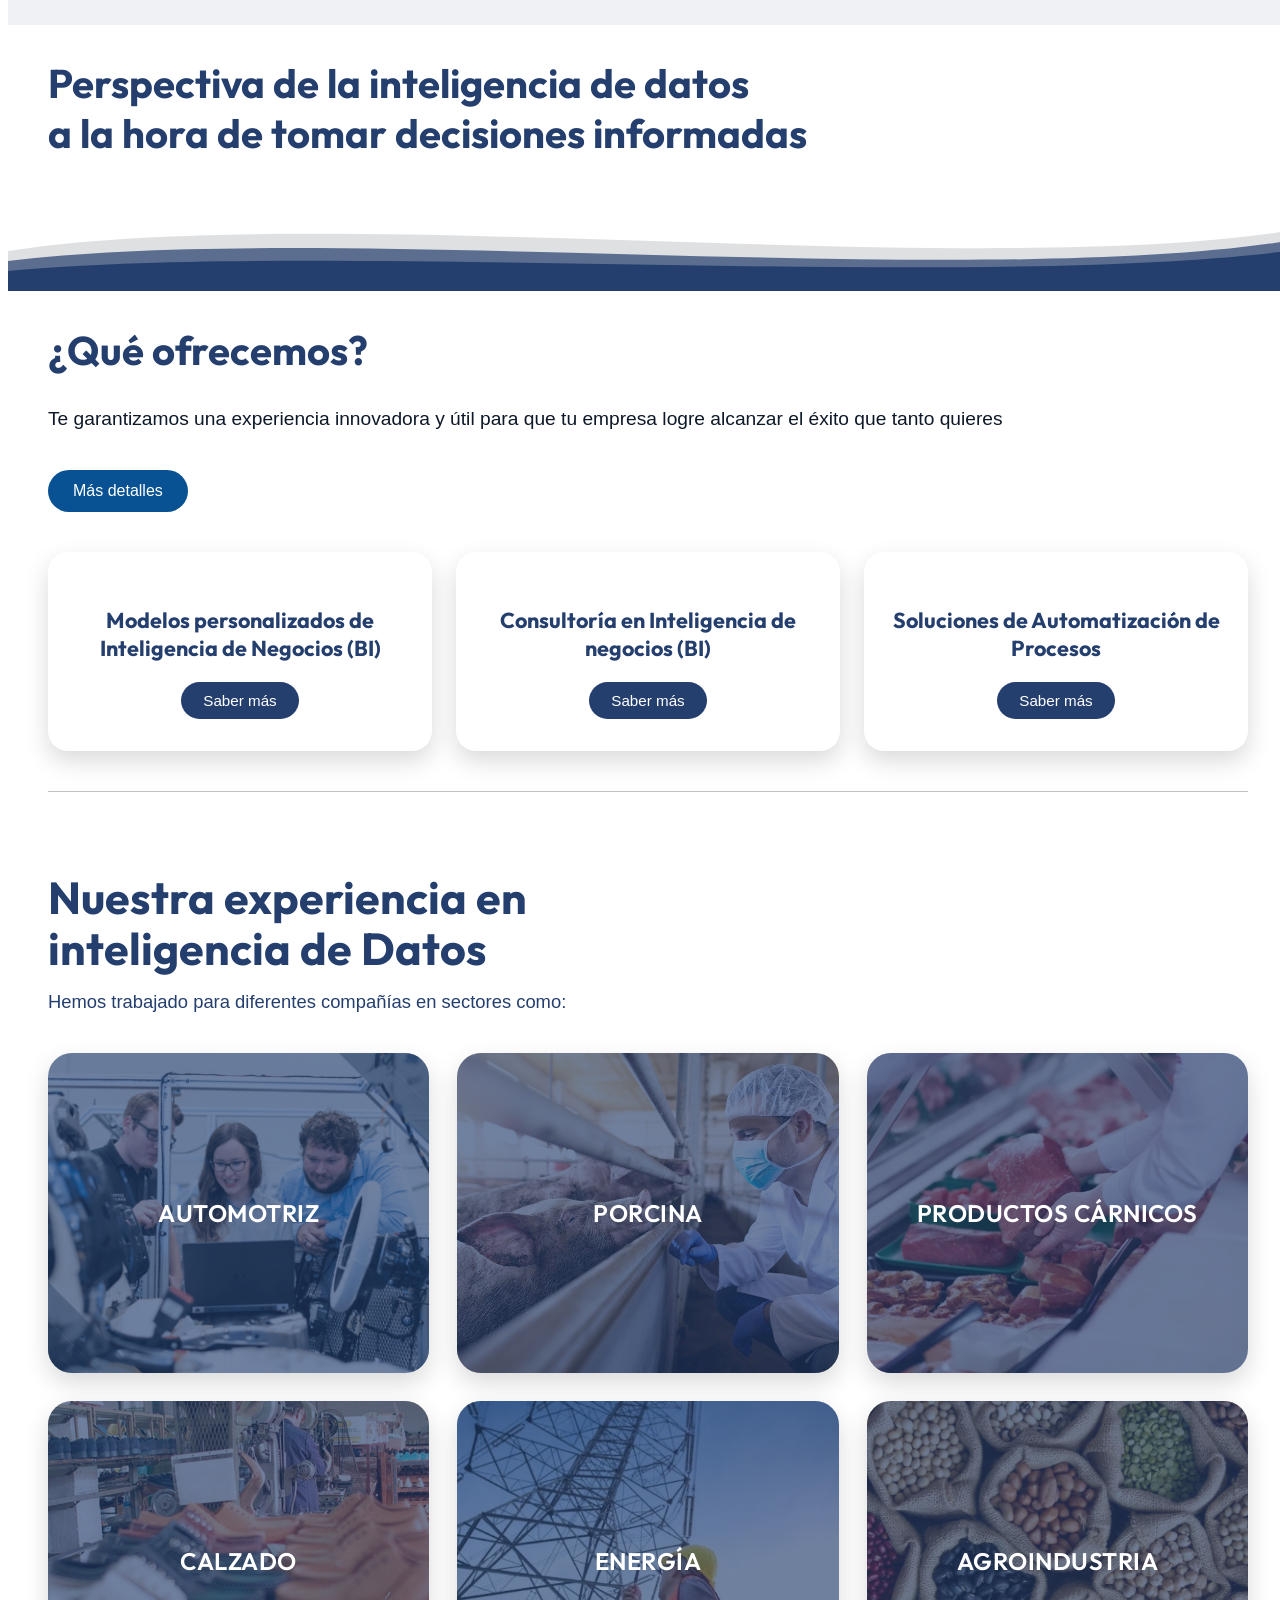
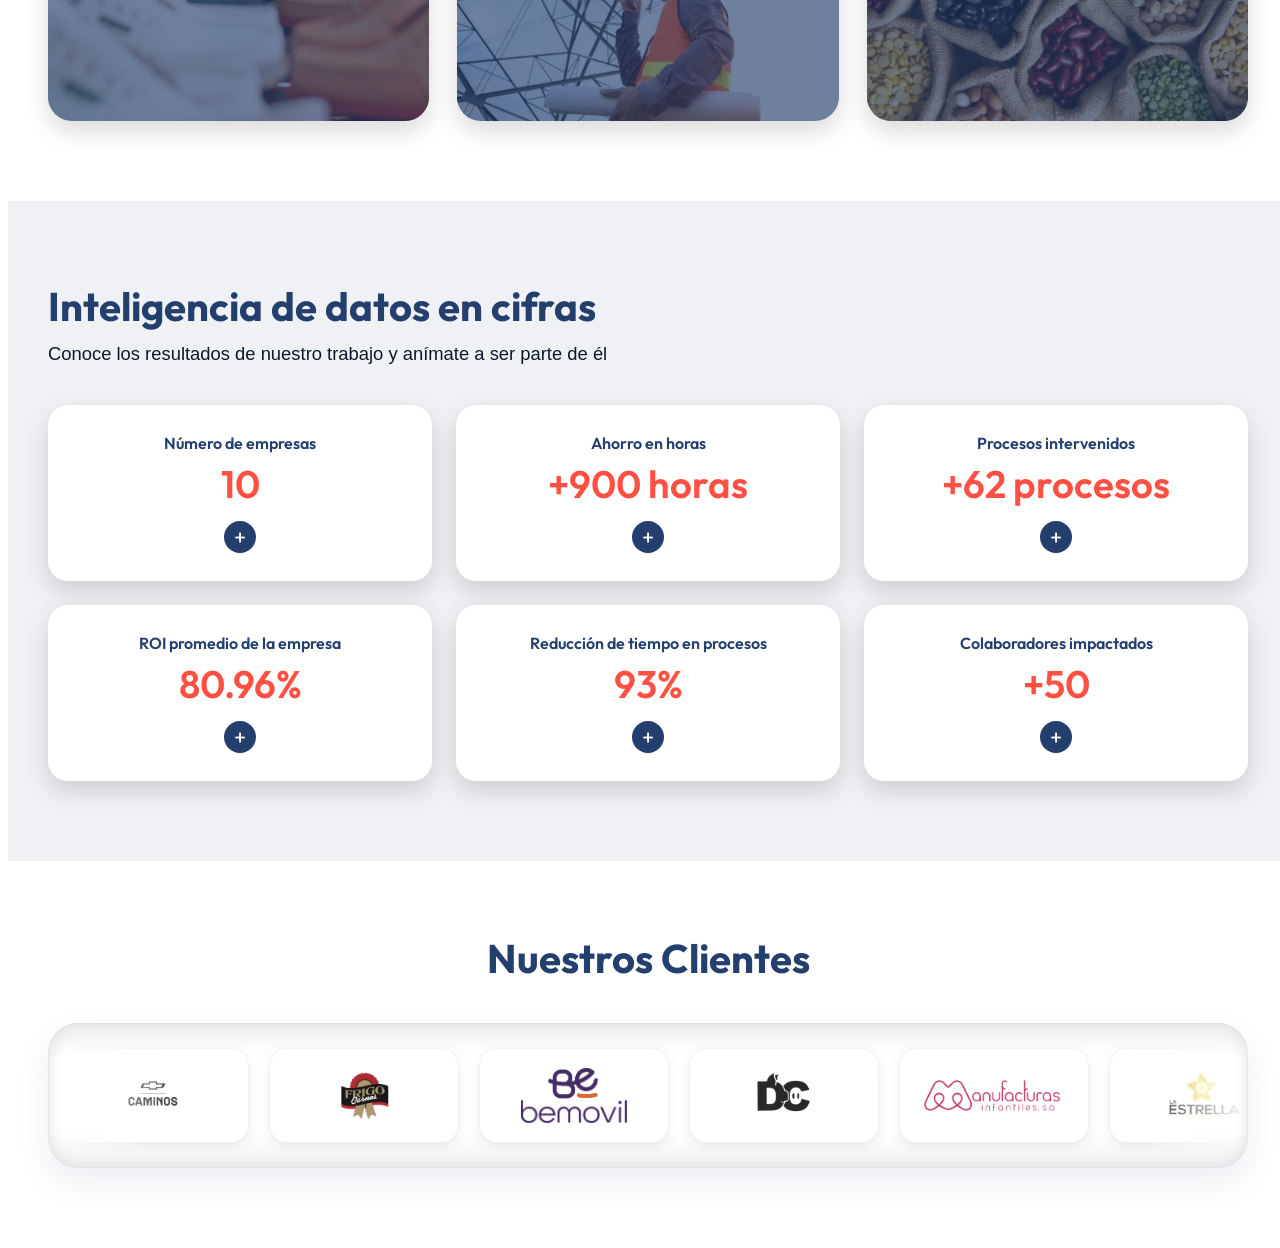
==== commit b9f870ce: "Add files via upload" ====
--- a/index.html
+++ b/index.html
@@ -101,11 +101,10 @@
   <p>Hacemos que las empresas sean más competitivas, estratégicas para gestionar mejor sus beneficios económicos desde la transformación de la data financiera y comercial y la analítica avanzada con soluciones innovadoras y personalizadas.</p>
 </section>
 
-<sectio id="perspectiva">
-  <h2>Perspectiva de la inteligencia de datos a la hora de tomar decisiones informadas</h2>
-    
+<section id="perspectiva">
+  <h2>Perspectiva de la inteligencia de datos<br>a la hora de tomar decisiones informadas</h2>
   
-</sectio>
+</section>
 
 <section id="servicios">
   <svg class="ola" viewBox="0 0 1440 100" preserveAspectRatio="none">   <!--OLA DECORATIVA-->
--- a/style.css
+++ b/style.css
@@ -271,7 +271,9 @@
 
 #perspectiva h2 {
     font-family: var(--fuente-titulos);
-    
+    color: var(--azul-marino);
+    margin-left: 40px;
+    font-size: 2.5rem;
 }
 
 /* SECCION SERVICIOS */
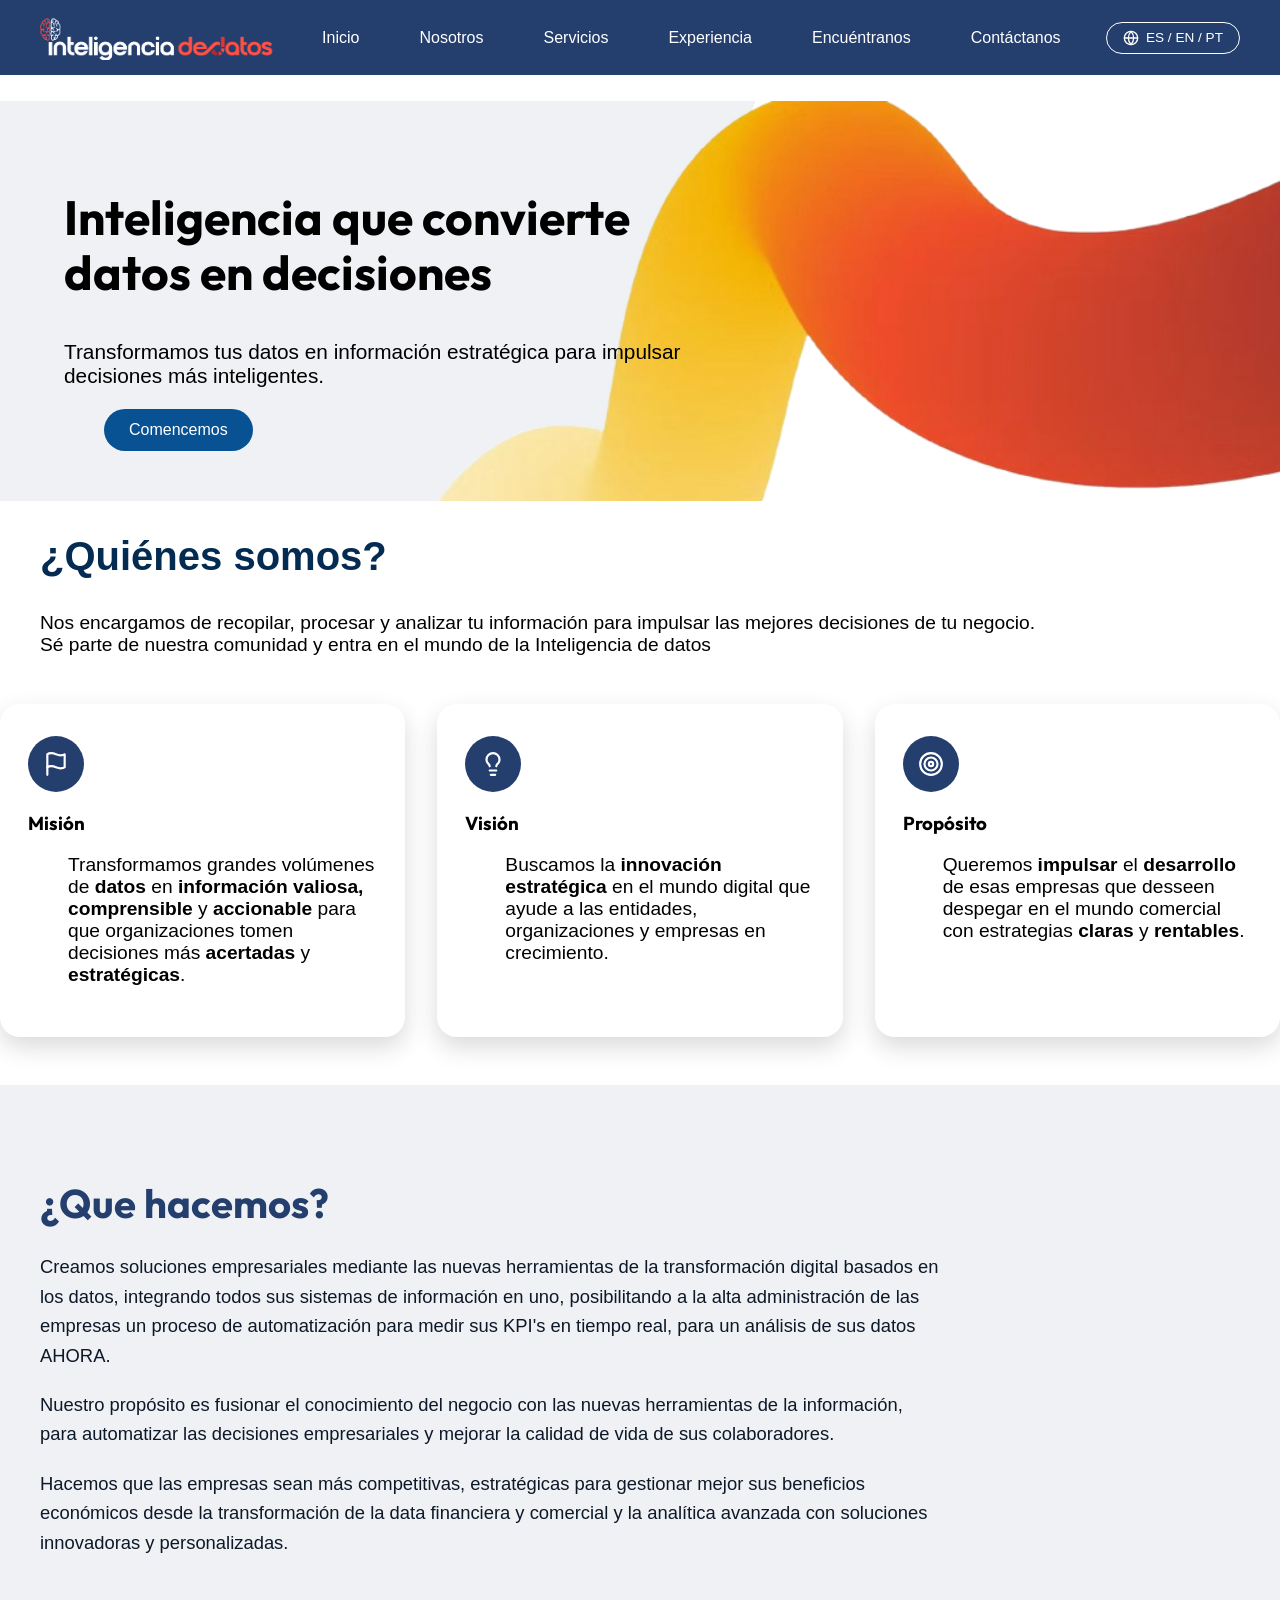
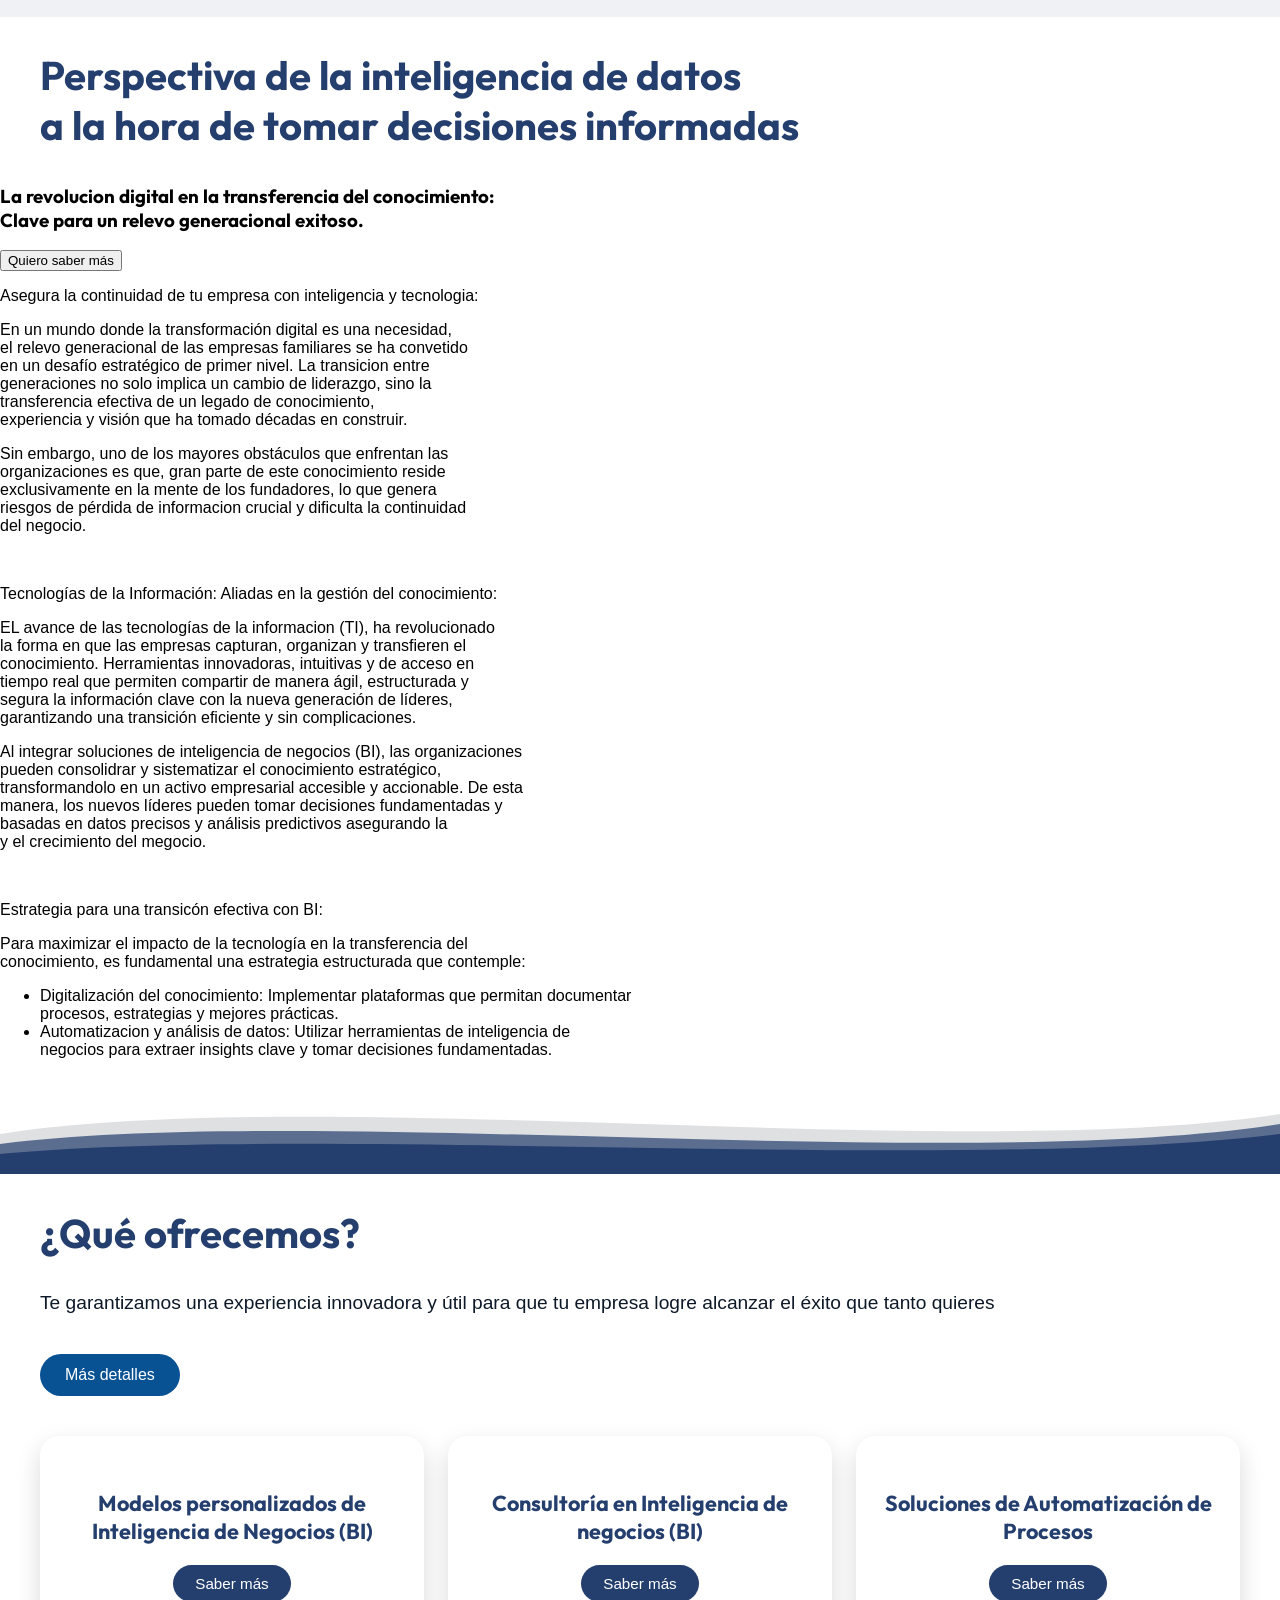
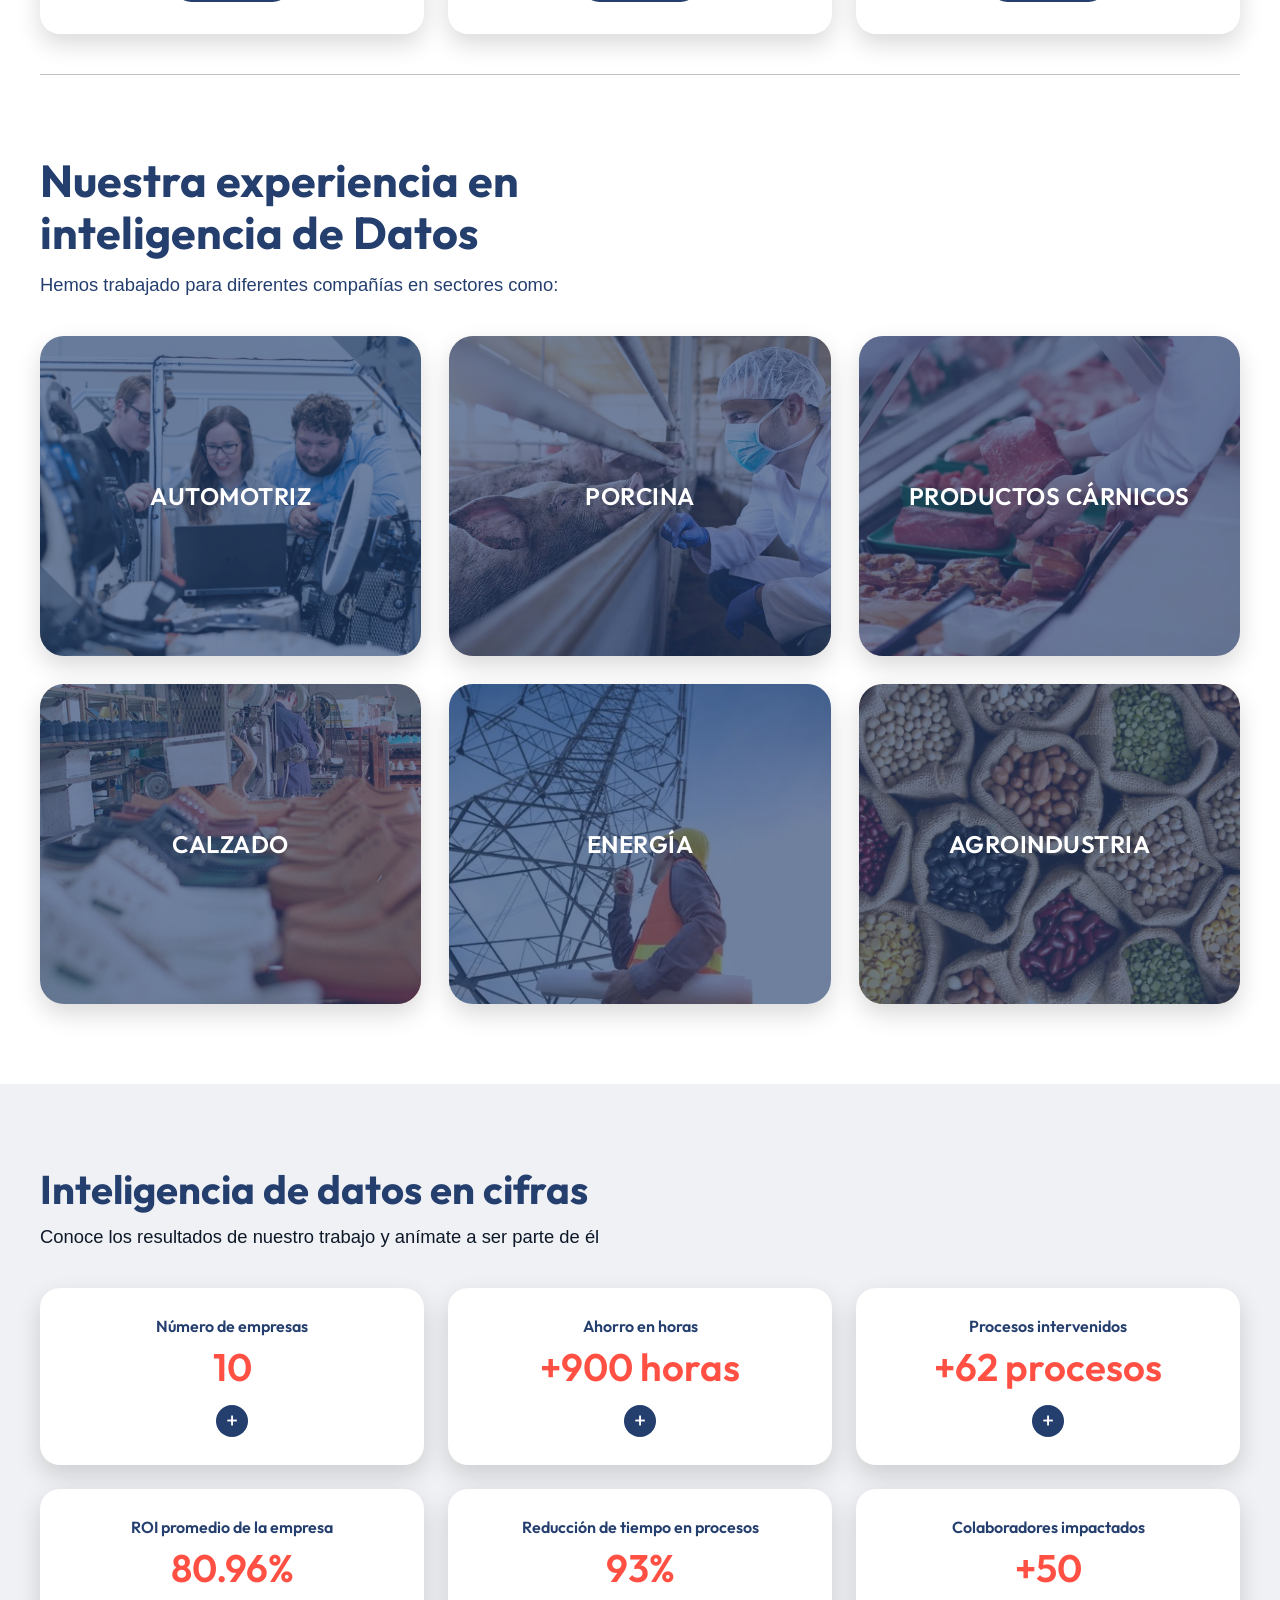
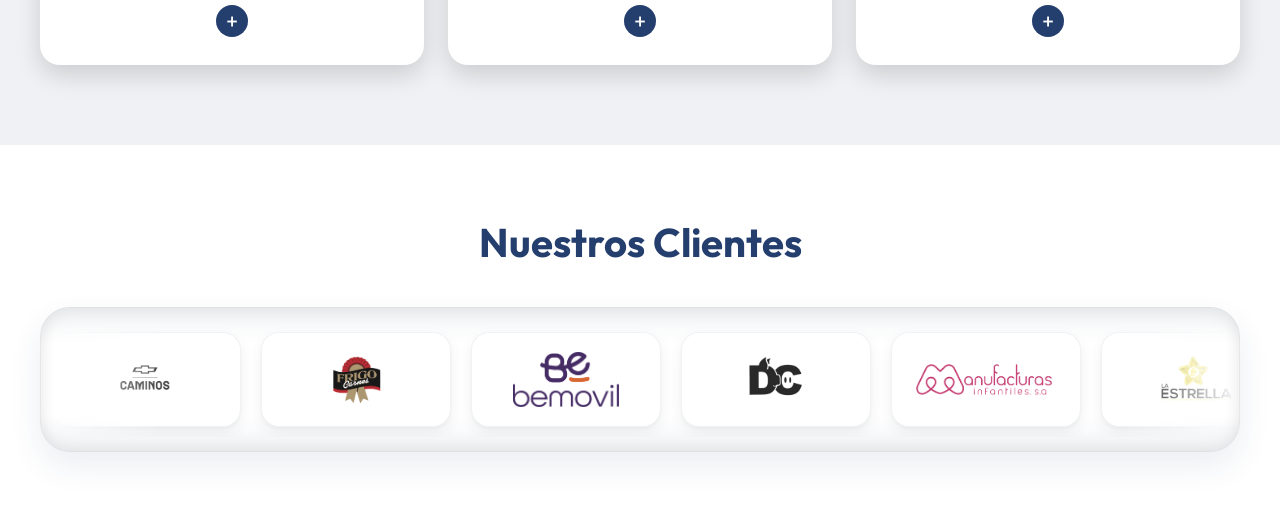
==== commit a29038f1: "Add files via upload" ====
--- a/index.html
+++ b/index.html
@@ -103,7 +103,41 @@
 
 <section id="perspectiva">
   <h2>Perspectiva de la inteligencia de datos<br>a la hora de tomar decisiones informadas</h2>
-  
+    <div class="perspectiva-grid">
+      <article class="perspectiva-card">
+        <h3>La revolucion digital en la transferencia del conocimiento: <br> Clave para un relevo generacional exitoso.</h3>
+        <button type="button" class="btn-quiero-saber-mas">Quiero saber más</button>
+        <div class="perspectiva-contenido">
+          <p>Asegura la continuidad de tu empresa con inteligencia y tecnologia:</p>
+          <p>En un mundo donde la transformación digital es una necesidad, <br> el relevo generacional de las empresas familiares se ha convetido
+          <br>en un desafío estratégico de primer nivel. La transicion entre<br>generaciones no solo implica un cambio de liderazgo, sino la<br>
+          transferencia efectiva de un legado de conocimiento,<br> experiencia y visión que ha tomado décadas en construir.</p>
+          <p>Sin embargo, uno de los mayores obstáculos que enfrentan las<br> organizaciones es que, gran parte de este conocimiento reside<br>
+          exclusivamente en la mente de los fundadores, lo que genera<br> riesgos de pérdida de informacion crucial y dificulta la continuidad<br> del 
+        negocio.</p><br>
+          <p>Tecnologías de la Información: Aliadas en la gestión del conocimiento:</p>
+          <p>EL avance de las tecnologías de la informacion (TI), ha revolucionado<br>
+          la forma en que las empresas capturan, organizan y transfieren el<br> conocimiento.
+          Herramientas innovadoras, intuitivas y de acceso en<br> tiempo real que permiten
+          compartir de manera ágil, estructurada y<br>segura la información clave con la nueva
+          generación de líderes,<br> garantizando una transición eficiente y sin complicaciones.</p>
+          <p>Al integrar soluciones de inteligencia de negocios (BI), las organizaciones<br>
+          pueden consolidrar y sistematizar el conocimiento estratégico,<br> transformandolo
+          en un activo empresarial accesible y accionable. De esta<br> manera, los nuevos líderes
+          pueden tomar decisiones fundamentadas y<br>basadas en datos precisos y análisis predictivos
+          asegurando la<br> y el crecimiento del megocio.</p><br>
+          <p>Estrategia para una transicón efectiva con BI:</p>
+          <p>Para maximizar el impacto de la tecnología en la transferencia del<br> 
+          conocimiento, es fundamental una estrategia estructurada que contemple:<br>
+          <ul>
+            <li>Digitalización del conocimiento: Implementar plataformas que permitan documentar<br>
+            procesos, estrategias y mejores prácticas.</li>
+            <li>Automatizacion y análisis de datos: Utilizar herramientas de inteligencia de<br>
+            negocios para extraer insights clave y tomar decisiones fundamentadas.</li>
+          </ul></p>
+
+          
+  </article>
 </section>
 
 <section id="servicios">
@@ -329,6 +363,6 @@
   </div>
 </section>
 
-</section>  <script src="script.js"></script>
+<script src="script.js"></script>
 </body>
 </html>
--- a/style.css
+++ b/style.css
@@ -9,10 +9,20 @@
     --fuente-texto: Helvetica, Arial, sans-serif;  /*ESTABLECE LA FUENTE PARA LA DEMÁS INFORMACION*/
 }
 
+/*REINICIO GLOBAL: EL PADDING Y EL BORDE YA NO SUMAN AL ANCHO DE LOS ELEMENTOS (EVITA QUE LAS TARJETAS SE DESBORDEN EN CELULAR)*/
+*, *::before, *::after {
+    box-sizing: border-box;
+}
+
+img {
+    max-width: 100%;   /*LAS IMAGENES NUNCA SE SALEN DE SU CONTENEDOR*/
+}
+
 body { 
     font-family: var(--fuente-texto);  /*ESTABLECE UNA TIPOGRAFIA ESPECIFICA PARA TODO TEXTO DESCRIPTIVO*/
     overflow-x: hidden;
     width: 100%;
+    margin: 0;   /*QUITA EL MARGEN DE 8PX QUE TRAE EL NAVEGADOR POR DEFECTO*/
 }
 
 h1, h2, h3 { 
@@ -118,7 +128,7 @@
 .menu-toggle span {   /*ESTILO DE CADA LINEA DEL MENU HAMBURGUESA*/
     width: 100%;
     height: 3px;
-    background-color: #042C53;
+    background-color: var(--blanco);   /*ANTES ERA AZUL OSCURO SOBRE FONDO AZUL: NO SE VEIA*/
     border-radius:2px;
 }
 
@@ -967,8 +977,30 @@
 
     /* ── Servicios Móvil ── */
     #servicios {
-        padding-top: 80px;
+        padding-top: 120px;   /*MAYOR QUE LA ALTURA DE LA OLA (100PX) PARA QUE NO TAPE EL TITULO*/
         padding-bottom: 40px;
+    }
+
+    .servicios-grid article,
+    .cifra-card {
+        width: 100%;
+        min-width: 0;
+    }
+
+    .servicios-grid article.abierto .servicio-contenido {
+        max-height: 600px;   /*MAS ESPACIO: EN CELULAR EL TEXTO OCUPA MAS LINEAS Y SE CORTABA*/
+    }
+
+    .cifra-card.abierto .cifra-contenido {
+        max-height: 400px;
+    }
+
+    /*EN PANTALLAS TACTILES NO HAY "HOVER": EVITA QUE LA TARJETA QUEDE LEVANTADA DESPUES DE TOCARLA*/
+    .servicios-grid article:hover,
+    .pilares article:hover,
+    .cifra-card:hover,
+    .experiencia-card:hover {
+        transform: none;
     }
 
     #servicios h2 {
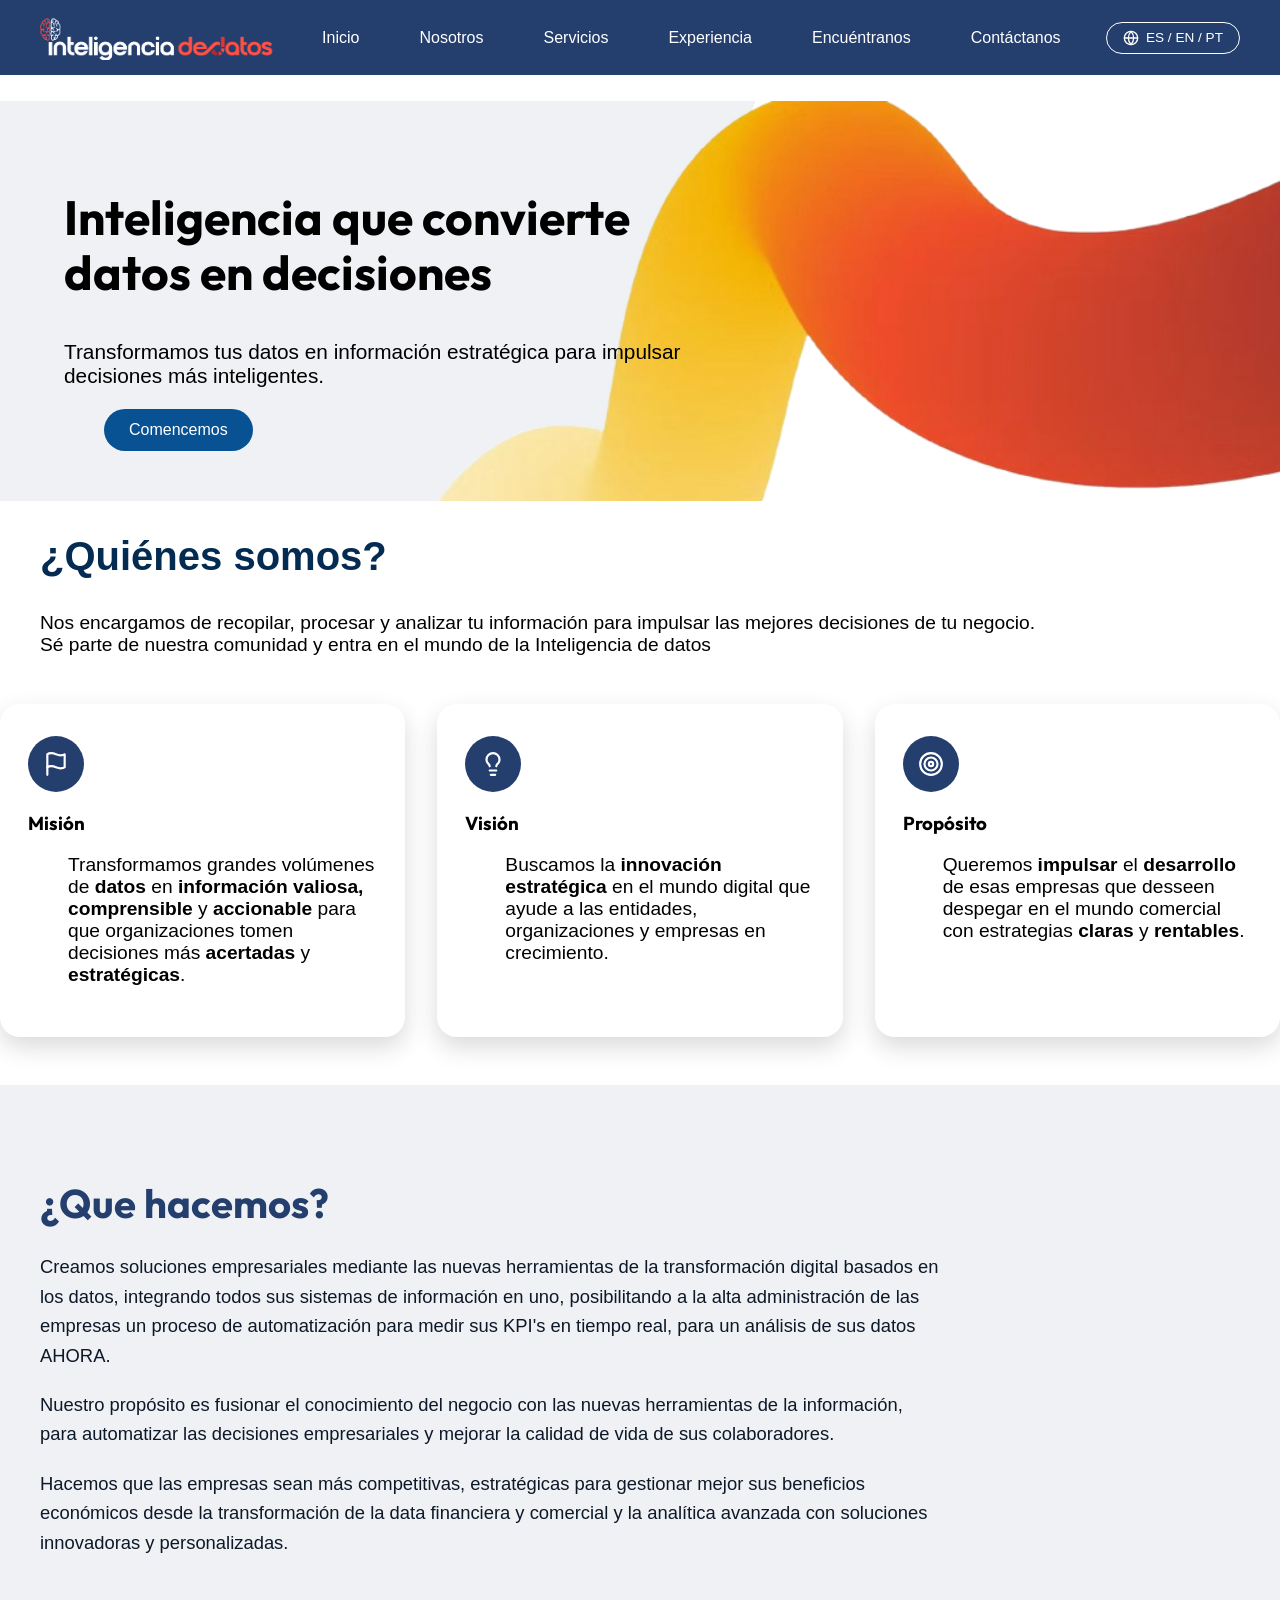
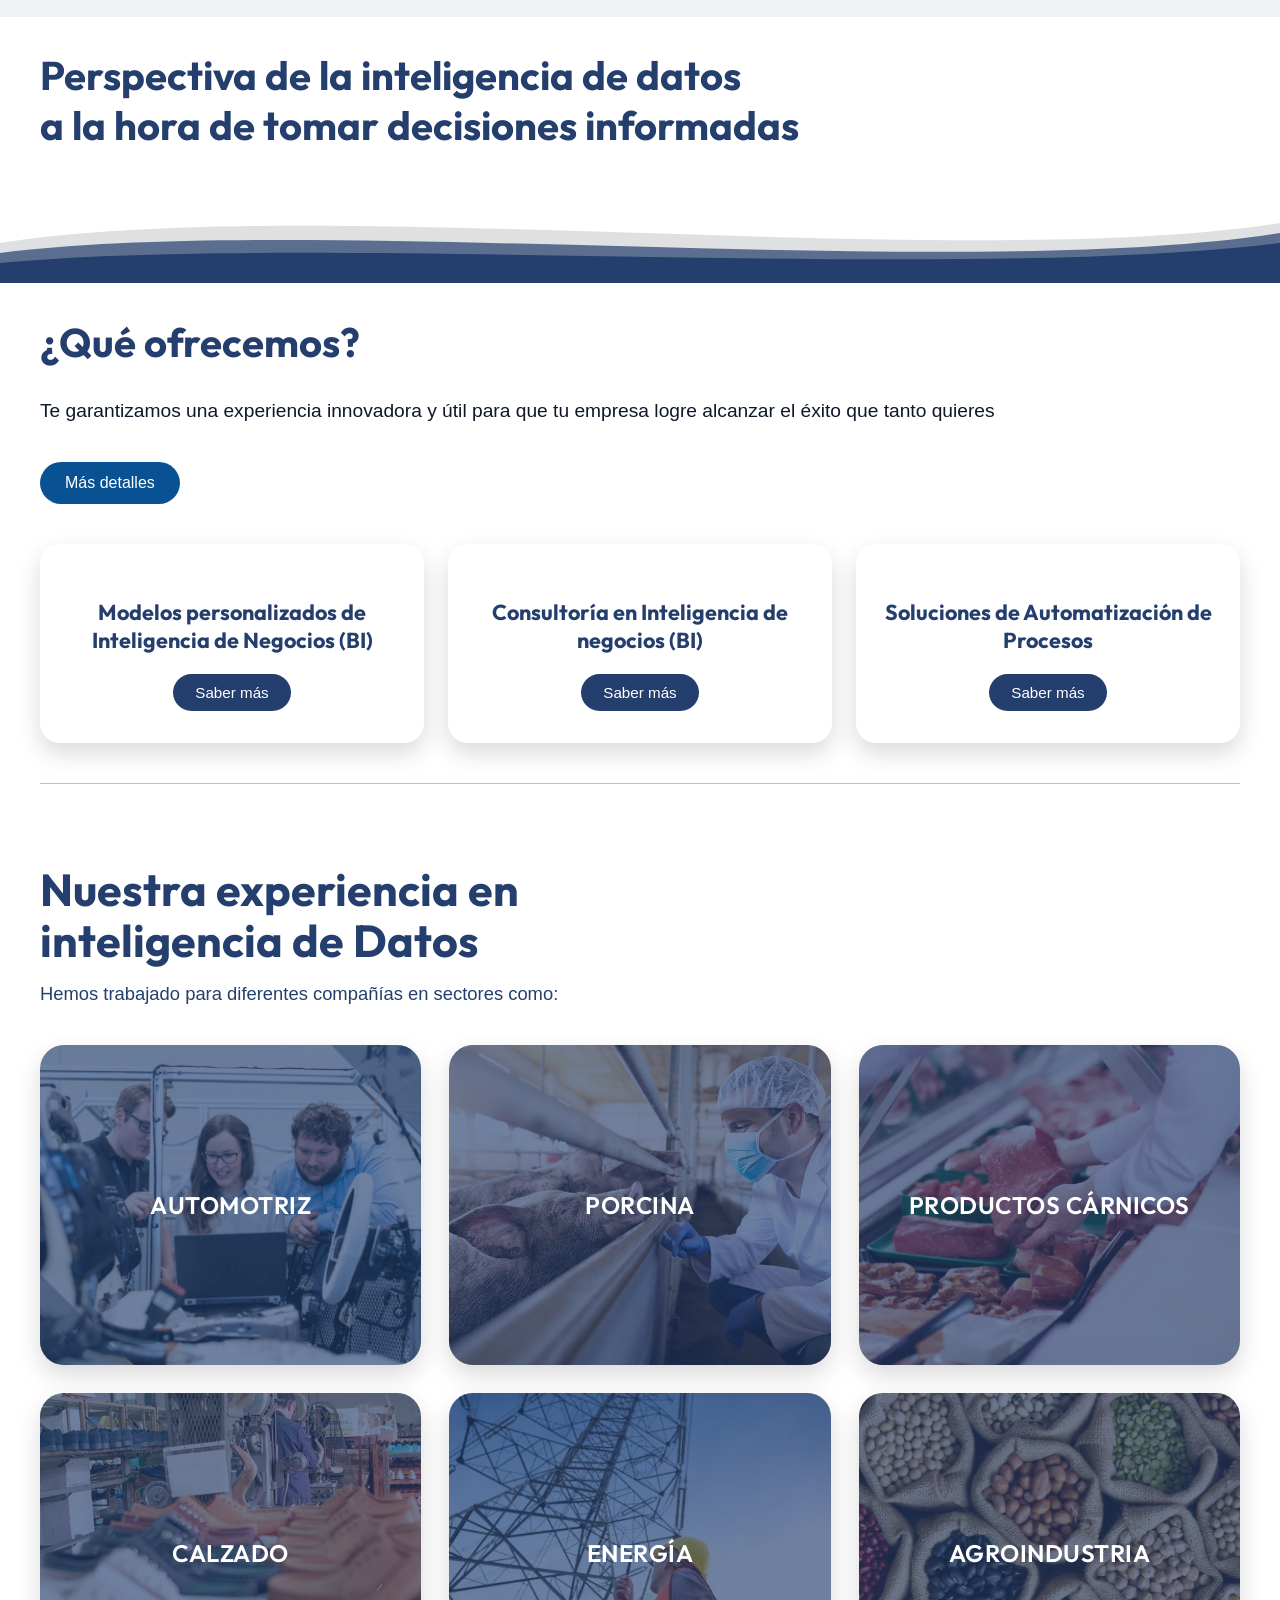
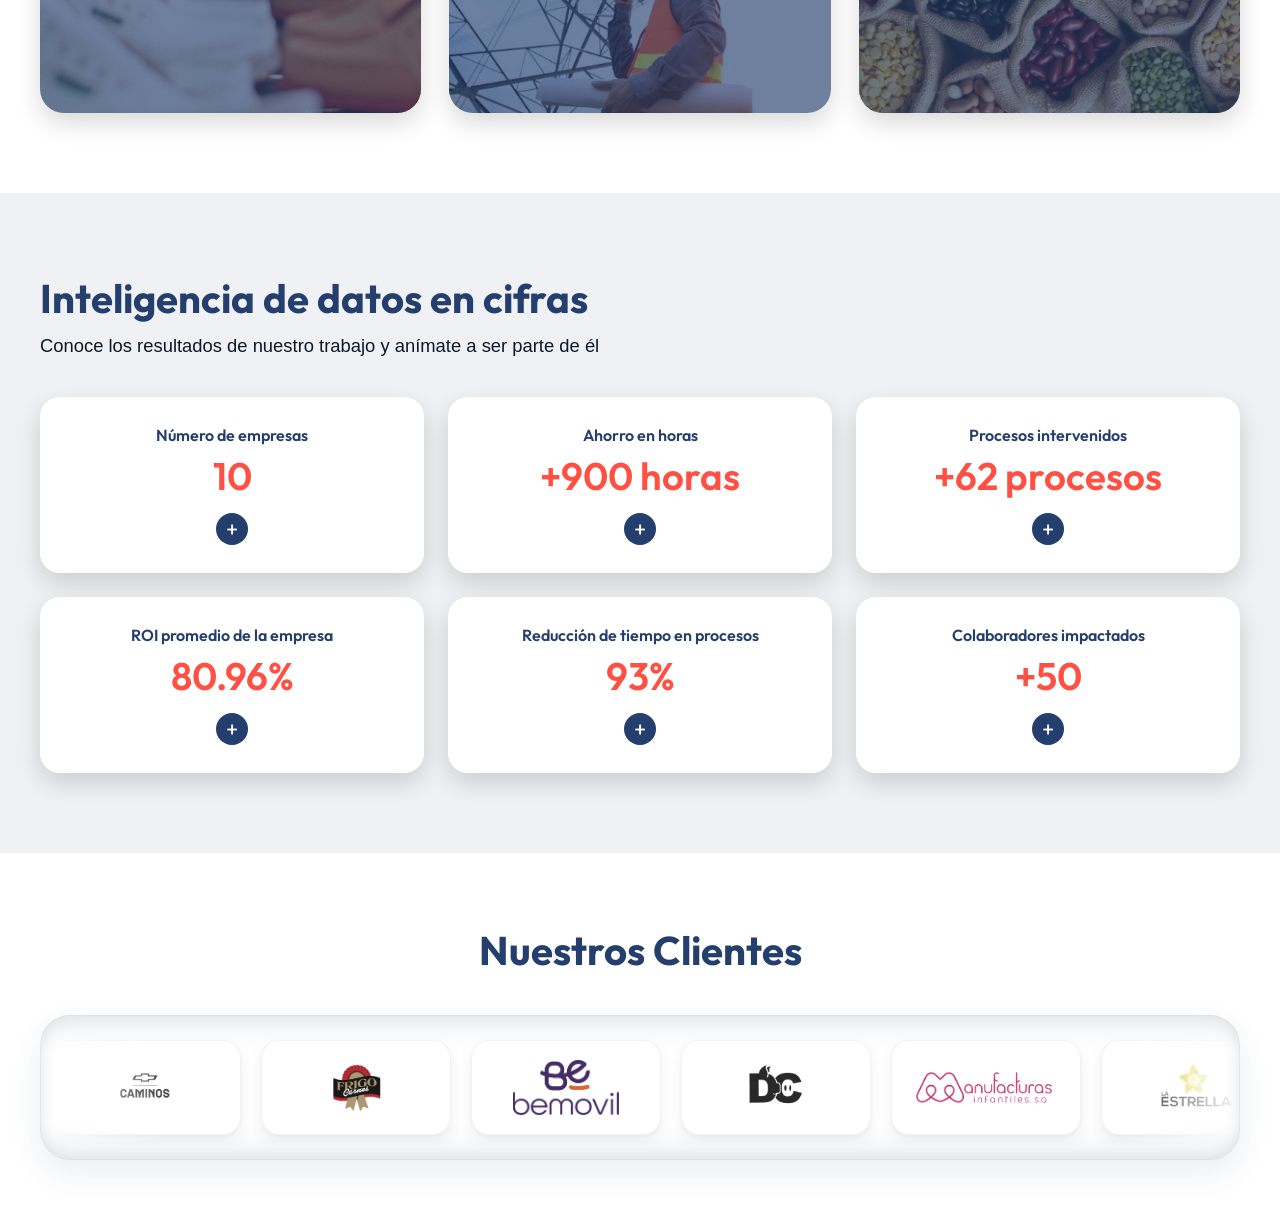
==== commit 73590834: "Add files via upload" ====
--- a/index.html
+++ b/index.html
@@ -1,368 +1,334 @@
-<!DOCTYPE html>
-<html lang="es">
-<head>
-  <meta charset="UTF-8">
-  <meta name="viewport" content="width=device-width, initial-scale=1.0">
-  <title>Inteligencia de datos</title>
-  <link href="https://fonts.googleapis.com/css2?family=Outfit:wght@400;600&display=swap" rel="stylesheet">
-  <link rel="stylesheet" href="style.css">
-</head>
-  <!-- COMIENZO DEL CUERPO DE LA PAGINA-->
-<body>
- <header>
-  <a href="#inicio" class="logo-enlace">
-    <img src="assets/LOGOINTELIGENCIADEDATOSPOSITIVA.png" alt="Logo de la empresa" class="logo">
-  </a>
-
-    <nav> <!--ETIQUETA SEMANTICA QUE INDICA QUE ES UN BLOQUE DE NAVEGACION-->
-    <a href = "#inicio"> Inicio </a>
-    <a href = "#nosotros"> Nosotros </a>
-    <a href = "#servicios"> Servicios </a>
-    <a href = "#experiencia"> Experiencia </a>
-    <a href = "#encuentranos"> Encuéntranos </a>
-    <a href = "#contactanos"> Contáctanos</a>
-    </nav>
-
-  <div class="header-actions">
-    <button class="lang-switch" aria-label="Cambiar idioma"><!-- BOTON DE IDIOMA -->
-      <svg class="lang-icon" xmlns="http://www.w3.org/2000/svg" viewBox="0 0 24 24" fill="none" stroke="currentColor" stroke-width="2" stroke-linecap="round" stroke-linejoin="round" aria-hidden="true">
-        <circle cx="12" cy="12" r="10"/>
-        <line x1="2" y1="12" x2="22" y2="12"/>
-        <path d="M12 2a15.3 15.3 0 0 1 4 10 15.3 15.3 0 0 1-4 10 15.3 15.3 0 0 1-4-10 15.3 15.3 0 0 1 4-10z"/>
-      </svg>
-      <span>ES / EN / PT</span>
-    </button>
-    <button class="menu-toggle" id="menu-toggle" aria-label="Abrir menú">  <!--ESTABLECEMOS MENU HAMBURGUESA-->
-      <span></span>   <!--CADA SPAN ES UNA LINEA DEL MENU-->
-      <span></span>
-      <span></span>
-    </button>
-  </div>
-</header>
-
-  <section class="hero" id="inicio">
-    <div class="hero-texto">
-      <h1>Inteligencia que convierte <br> datos en decisiones</h1>
-      <p>Transformamos tus datos en información estratégica para impulsar<br> decisiones más inteligentes.</p>
-      <a href="#nosotros" class="btn-primario">Comencemos</a>
-    </div>
-    
-    <img src="assets/FORMAHERO.png" alt="" class="hero-forma">
-  </section>
-
-
-<section id="nosotros">
-  <h2>¿Quiénes somos?</h2>
-  <p>Nos encargamos de recopilar, procesar y analizar tu información para impulsar las mejores decisiones de tu negocio. <br>Sé parte de nuestra comunidad y entra en el mundo de la Inteligencia de datos</p>
-  
-  <div class="pilares">
-    <article>
-      <div class="pilar-icono pilar-icono-mision">
-        <svg class="pilar-svg" xmlns="http://www.w3.org/2000/svg" viewBox="0 0 24 24" fill="none" stroke="currentColor" stroke-width="2" stroke-linecap="round" stroke-linejoin="round" aria-hidden="true">
-          <path d="M4 15s1-1 4-1 5 2 8 2 4-1 4-1V3s-1 1-4 1-5-2-8-2-4 1-4 1z"/>
-          <line x1="4" y1="22" x2="4" y2="15"/>
-        </svg>
-      </div>
-      <h3>Misión</h3>
-      <p>Transformamos grandes volúmenes de <strong>datos</strong> en <strong>información valiosa, comprensible</strong> y <strong>accionable</strong>
-      para que organizaciones tomen decisiones más <strong>acertadas</strong> y <strong>estratégicas</strong>.</p>
-    </article>
-
-    <article>
-      <div class="pilar-icono pilar-icono-vision">
-        <svg class="pilar-svg" xmlns="http://www.w3.org/2000/svg" viewBox="0 0 24 24" fill="none" stroke="currentColor" stroke-width="2" stroke-linecap="round" stroke-linejoin="round" aria-hidden="true">
-          <path d="M15 14c.2-1 .7-1.7 1.5-2.5 1-.9 1.5-2.2 1.5-3.5A6 6 0 0 0 6 8c0 1 .2 2.2 1.5 3.5.7.7 1.3 1.5 1.5 2.5"/>
-          <path d="M9 18h6"/>
-          <path d="M10 22h4"/>
-        </svg>
-      </div>
-      <h3>Visión</h3>
-      <p>Buscamos la <strong>innovación estratégica</strong> en el mundo digital que ayude a las entidades, organizaciones y empresas en crecimiento.</p>
-    </article>
-
-    <article>
-      <div class="pilar-icono pilar-icono-proposito">
-        <svg class="pilar-svg" xmlns="http://www.w3.org/2000/svg" viewBox="0 0 24 24" fill="none" stroke="currentColor" stroke-width="2" stroke-linecap="round" stroke-linejoin="round" aria-hidden="true">
-          <circle cx="12" cy="12" r="10"/>
-          <circle cx="12" cy="12" r="6"/>
-          <circle cx="12" cy="12" r="2"/>
-        </svg>
-      </div>
-      <h3>Propósito</h3>
-      <p>Queremos <strong>impulsar</strong> el <strong>desarrollo</strong> de esas empresas que desseen despegar en el mundo comercial con estrategias <strong>claras</strong> y <strong>rentables</strong>.</p>
-    </article>
-  </div>
-</section>
-
-<section id="que-hacemos">
-  <h2>¿Que hacemos?</h2>
-  <p>Creamos soluciones empresariales mediante las nuevas herramientas de la transformación digital basados en los datos, integrando todos sus sistemas de información en uno, posibilitando a la alta administración de las empresas un proceso de automatización para medir sus KPI's en tiempo real, para un análisis de sus datos AHORA.</p>
-  <p>Nuestro propósito es fusionar el conocimiento del negocio con las nuevas herramientas de la información, para automatizar las decisiones empresariales y mejorar la calidad de vida de sus colaboradores.</p>
-  <p>Hacemos que las empresas sean más competitivas, estratégicas para gestionar mejor sus beneficios económicos desde la transformación de la data financiera y comercial y la analítica avanzada con soluciones innovadoras y personalizadas.</p>
-</section>
-
-<section id="perspectiva">
-  <h2>Perspectiva de la inteligencia de datos<br>a la hora de tomar decisiones informadas</h2>
-    <div class="perspectiva-grid">
-      <article class="perspectiva-card">
-        <h3>La revolucion digital en la transferencia del conocimiento: <br> Clave para un relevo generacional exitoso.</h3>
-        <button type="button" class="btn-quiero-saber-mas">Quiero saber más</button>
-        <div class="perspectiva-contenido">
-          <p>Asegura la continuidad de tu empresa con inteligencia y tecnologia:</p>
-          <p>En un mundo donde la transformación digital es una necesidad, <br> el relevo generacional de las empresas familiares se ha convetido
-          <br>en un desafío estratégico de primer nivel. La transicion entre<br>generaciones no solo implica un cambio de liderazgo, sino la<br>
-          transferencia efectiva de un legado de conocimiento,<br> experiencia y visión que ha tomado décadas en construir.</p>
-          <p>Sin embargo, uno de los mayores obstáculos que enfrentan las<br> organizaciones es que, gran parte de este conocimiento reside<br>
-          exclusivamente en la mente de los fundadores, lo que genera<br> riesgos de pérdida de informacion crucial y dificulta la continuidad<br> del 
-        negocio.</p><br>
-          <p>Tecnologías de la Información: Aliadas en la gestión del conocimiento:</p>
-          <p>EL avance de las tecnologías de la informacion (TI), ha revolucionado<br>
-          la forma en que las empresas capturan, organizan y transfieren el<br> conocimiento.
-          Herramientas innovadoras, intuitivas y de acceso en<br> tiempo real que permiten
-          compartir de manera ágil, estructurada y<br>segura la información clave con la nueva
-          generación de líderes,<br> garantizando una transición eficiente y sin complicaciones.</p>
-          <p>Al integrar soluciones de inteligencia de negocios (BI), las organizaciones<br>
-          pueden consolidrar y sistematizar el conocimiento estratégico,<br> transformandolo
-          en un activo empresarial accesible y accionable. De esta<br> manera, los nuevos líderes
-          pueden tomar decisiones fundamentadas y<br>basadas en datos precisos y análisis predictivos
-          asegurando la<br> y el crecimiento del megocio.</p><br>
-          <p>Estrategia para una transicón efectiva con BI:</p>
-          <p>Para maximizar el impacto de la tecnología en la transferencia del<br> 
-          conocimiento, es fundamental una estrategia estructurada que contemple:<br>
-          <ul>
-            <li>Digitalización del conocimiento: Implementar plataformas que permitan documentar<br>
-            procesos, estrategias y mejores prácticas.</li>
-            <li>Automatizacion y análisis de datos: Utilizar herramientas de inteligencia de<br>
-            negocios para extraer insights clave y tomar decisiones fundamentadas.</li>
-          </ul></p>
-
-          
-  </article>
-</section>
-
-<section id="servicios">
-  <svg class="ola" viewBox="0 0 1440 100" preserveAspectRatio="none">   <!--OLA DECORATIVA-->
-  <path d="M0,60 C360,10 1080,90 1440,40 L1440,100 L0,100 Z" fill="#BEC2C6" opacity="0.5"></path>
-  <path d="M0,70 C360,30 1080,100 1440,50 L1440,100 L0,100 Z" fill="#243E6E" opacity="0.7"></path>
-  <path d="M0,80 C360,50 1080,100 1440,60 L1440,100 L0,100 Z" fill="#243E6E"></path>
-</svg>
-  <h2>¿Qué ofrecemos?</h2>
-  <p>Te garantizamos una experiencia innovadora y útil para que tu empresa logre alcanzar el éxito que tanto quieres</p>
-  <a href="#contactanos" class="btn-primario">Más detalles</a>
-
-  <div class="servicios-grid">
-    <article class="servicio-card">
-      <h3>Modelos personalizados de Inteligencia de Negocios (BI)</h3>
-      <button type="button" class="btn-saber-mas">Saber más</button>
-      <div class="servicio-contenido">
-        <p>Diseñamos modelos de BI que no solo interpretan números; anticipan movimientos. Es como tener un copiloto para tus decisiones estratégicas, además, convierte datos en conocimiento procesable, accionable y optimizado para tu empresa.</p>
-      </div>
-    </article>
-
-    <article class="servicio-card">
-      <h3>Consultoría en Inteligencia de negocios (BI)</h3>
-      <button type="button" class="btn-saber-mas">Saber más</button>
-      <div class="servicio-contenido">
-        <p>Analizamos tus operaciones, te acompañamos a identificar y explorar tus necesidades y oportunidades, además, te equipamos con herramientas de BI que no solo funcionan, sino que transforman tu empresa en una organización basada en datos.</p>
-      </div>
-    </article>
-
-    <article class="servicio-card">
-      <h3>Soluciones de Automatización de Procesos</h3>
-      <button type="button" class="btn-saber-mas">Saber más</button>
-      <div class="servicio-contenido">
-        <p>Automatizamos tus procesos con una precisión quirúrgica. En Inteligencia de Datos, creamos sistemas que trabajan como tú lo harías, pero más rápido, más inteligente y sin errores. Esto no es solo eficiencia, es liberarte para pensar en grande.</p>
-      </div>
-    </article>
-  </div>
-</section>
-
-<hr class="divisor-secciones">
-
-<section id="experiencia">
-  <div class="experiencia-intro">
-    <h2>Nuestra experiencia en<br>inteligencia de Datos</h2>
-    <p>Hemos trabajado para diferentes compañías en sectores como:</p>
-  </div>
-
-  <div class="experiencia-grid">
-    <article class="experiencia-card">
-      <img src="assets/experiencia-automotriz.jpg" alt="Sector Automotriz" class="experiencia-img">
-      <div class="experiencia-overlay"></div>
-      <h3>AUTOMOTRIZ</h3>
-    </article>
-
-    <article class="experiencia-card">
-      <img src="assets/experiencia-porcino.jpg" alt="Sector Porcino" class="experiencia-img">
-      <div class="experiencia-overlay"></div>
-      <h3>PORCINA</h3>
-    </article>
-
-    <article class="experiencia-card">
-      <img src="assets/experiencia-carnica.webp" alt="Productos Cárnicos" class="experiencia-img">
-      <div class="experiencia-overlay"></div>
-      <h3>PRODUCTOS CÁRNICOS</h3>
-    </article>
-
-    <article class="experiencia-card">
-      <img src="assets/experiencia-calzado.jpg" alt="Sector Calzado" class="experiencia-img">
-      <div class="experiencia-overlay"></div>
-      <h3>CALZADO</h3>
-    </article>
-
-    <article class="experiencia-card">
-      <img src="assets/experiencia-energia.jpg" alt="Sector Energía" class="experiencia-img">
-      <div class="experiencia-overlay"></div>
-      <h3>ENERGÍA</h3>
-    </article>
-
-    <article class="experiencia-card">
-      <img src="assets/experiencia-granos.webp" alt="Sector Agroindustria" class="experiencia-img">
-      <div class="experiencia-overlay"></div>
-      <h3>AGROINDUSTRIA</h3>
-    </article>
-  </div>
-</section>
-
-<section id="cifras">
-  <div class="cifras-intro">
-    <h2>Inteligencia de datos en cifras</h2>
-    <p>Conoce los resultados de nuestro trabajo y anímate a ser parte de él</p>
-  </div>
-
-  <div class="cifras-grid">
-    <article class="cifra-card">
-      <button type="button" class="btn-cifra-toggle" aria-expanded="false" aria-label="Ampliar tarjeta">+</button>
-      <h3 class="cifra-etiqueta">Número de empresas</h3>
-      <span class="cifra-numero">10</span>
-      <div class="cifra-contenido">
-        <p>Empresas que confían en nuestra inteligencia de datos para impulsar sus decisiones estratégicas.</p>
-      </div>
-    </article>
-
-    <article class="cifra-card">
-      <button type="button" class="btn-cifra-toggle" aria-expanded="false" aria-label="Ampliar tarjeta">+</button>
-      <h3 class="cifra-etiqueta">Ahorro en horas</h3>
-      <span class="cifra-numero">+900 horas</span>
-      <div class="cifra-contenido">
-        <p>Horas recuperadas gracias a la automatización de procesos manuales y reportes repetitivos.</p>
-      </div>
-    </article>
-
-    <article class="cifra-card">
-      <button type="button" class="btn-cifra-toggle" aria-expanded="false" aria-label="Ampliar tarjeta">+</button>
-      <h3 class="cifra-etiqueta">Procesos intervenidos</h3>
-      <span class="cifra-numero">+62 procesos</span>
-      <div class="cifra-contenido">
-        <p>Procesos empresariales optimizados mediante soluciones de BI y automatización personalizadas.</p>
-      </div>
-    </article>
-
-    <article class="cifra-card">
-      <button type="button" class="btn-cifra-toggle" aria-expanded="false" aria-label="Ampliar tarjeta">+</button>
-      <h3 class="cifra-etiqueta">ROI promedio de la empresa</h3>
-      <span class="cifra-numero">80.96%</span>
-      <div class="cifra-contenido">
-        <p>Retorno sobre la inversión promedio logrado por nuestros clientes tras implementar nuestras soluciones.</p>
-      </div>
-    </article>
-
-    <article class="cifra-card">
-      <button type="button" class="btn-cifra-toggle" aria-expanded="false" aria-label="Ampliar tarjeta">+</button>
-      <h3 class="cifra-etiqueta">Reducción de tiempo en procesos</h3>
-      <span class="cifra-numero">93%</span>
-      <div class="cifra-contenido">
-        <p>Reducción media del tiempo operativo en procesos intervenidos con automatización e inteligencia de datos.</p>
-      </div>
-    </article>
-
-    <article class="cifra-card">
-      <button type="button" class="btn-cifra-toggle" aria-expanded="false" aria-label="Ampliar tarjeta">+</button>
-      <h3 class="cifra-etiqueta">Colaboradores impactados</h3>
-      <span class="cifra-numero">+50</span>
-      <div class="cifra-contenido">
-        <p>Colaboradores que mejoraron su calidad de trabajo gracias a herramientas de datos accesibles y claras.</p>
-      </div>
-    </article>
-  </div>
-</section>
-
-<section id="clientes">
-  <div class="clientes-intro">
-    <h2>Nuestros Clientes</h2>
-  </div>
-
-  <div class="clientes-carousel-wrapper">
-    <div class="clientes-viewport">
-      <div class="clientes-track" id="clientes-track">
-        <!-- Bloque 1 de logos -->
-        <div class="cliente-item">
-          <img src="assets/IDCLIENTESCAMINOS.png" alt="Caminos" class="cliente-logo">
-        </div>
-        <div class="cliente-item">
-          <img src="assets/IDCLIENTESFRIGOCARNES.png" alt="Frigo Carnes" class="cliente-logo">
-        </div>
-        <div class="cliente-item">
-          <img src="assets/IDCLIENTESBEMOVIL.png" alt="Bemovil" class="cliente-logo">
-        </div>
-        <div class="cliente-item">
-          <img src="assets/IDCLIENTESDC.png" alt="D&amp;C" class="cliente-logo">
-        </div>
-        <div class="cliente-item">
-          <img src="assets/IDCLIENTESMANUFACTURAS.png" alt="Manufacturas Infantiles" class="cliente-logo">
-        </div>
-        <div class="cliente-item">
-          <img src="assets/IDCLIENTESLAESTRELLA.png" alt="La Estrella" class="cliente-logo">
-        </div>
-        <div class="cliente-item">
-          <img src="assets/IDCLIENTESORIGENTECNO.png" alt="Origen Technologies" class="cliente-logo">
-        </div>
-        <div class="cliente-item">
-          <img src="assets/IDCLIENTESCALZACOSTA.png" alt="Calzacosta" class="cliente-logo">
-        </div>
-        <div class="cliente-item">
-          <img src="assets/IDCLIENTESJUANCAMOLE.png" alt="Juancamole" class="cliente-logo">
-        </div>
-        <div class="cliente-item">
-          <img src="assets/IDCLIENTESCORREDORES.png" alt="Corredores de Seguros Asociados S.A." class="cliente-logo">
-        </div>
-
-        <!-- Bloque 2 duplicado para bucle continuo -->
-        <div class="cliente-item">
-          <img src="assets/IDCLIENTESCAMINOS.png" alt="Caminos" class="cliente-logo">
-        </div>
-        <div class="cliente-item">
-          <img src="assets/IDCLIENTESFRIGOCARNES.png" alt="Frigo Carnes" class="cliente-logo">
-        </div>
-        <div class="cliente-item">
-          <img src="assets/IDCLIENTESBEMOVIL.png" alt="Bemovil" class="cliente-logo">
-        </div>
-        <div class="cliente-item">
-          <img src="assets/IDCLIENTESDC.png" alt="D&amp;C" class="cliente-logo">
-        </div>
-        <div class="cliente-item">
-          <img src="assets/IDCLIENTESMANUFACTURAS.png" alt="Manufacturas Infantiles" class="cliente-logo">
-        </div>
-        <div class="cliente-item">
-          <img src="assets/IDCLIENTESLAESTRELLA.png" alt="La Estrella" class="cliente-logo">
-        </div>
-        <div class="cliente-item">
-          <img src="assets/IDCLIENTESORIGENTECNO.png" alt="Origen Technologies" class="cliente-logo">
-        </div>
-        <div class="cliente-item">
-          <img src="assets/IDCLIENTESCALZACOSTA.png" alt="Calzacosta" class="cliente-logo">
-        </div>
-        <div class="cliente-item">
-          <img src="assets/IDCLIENTESJUANCAMOLE.png" alt="Juancamole" class="cliente-logo">
-        </div>
-        <div class="cliente-item">
-          <img src="assets/IDCLIENTESCORREDORES.png" alt="Corredores de Seguros Asociados S.A." class="cliente-logo">
-        </div>
-      </div>
-    </div>
-  </div>
-</section>
-
-<script src="script.js"></script>
-</body>
+<!DOCTYPE html>
+<html lang="es">
+<head>
+  <meta charset="UTF-8">
+  <meta name="viewport" content="width=device-width, initial-scale=1.0">
+  <title>Inteligencia de datos</title>
+  <link href="https://fonts.googleapis.com/css2?family=Outfit:wght@400;600&display=swap" rel="stylesheet">
+  <link rel="stylesheet" href="style.css">
+</head>
+  <!-- COMIENZO DEL CUERPO DE LA PAGINA-->
+<body>
+ <header>
+  <a href="#inicio" class="logo-enlace">
+    <img src="assets/LOGOINTELIGENCIADEDATOSPOSITIVA.png" alt="Logo de la empresa" class="logo">
+  </a>
+
+    <nav> <!--ETIQUETA SEMANTICA QUE INDICA QUE ES UN BLOQUE DE NAVEGACION-->
+    <a href = "#inicio"> Inicio </a>
+    <a href = "#nosotros"> Nosotros </a>
+    <a href = "#servicios"> Servicios </a>
+    <a href = "#experiencia"> Experiencia </a>
+    <a href = "#encuentranos"> Encuéntranos </a>
+    <a href = "#contactanos"> Contáctanos</a>
+    </nav>
+
+  <div class="header-actions">
+    <button class="lang-switch" aria-label="Cambiar idioma"><!-- BOTON DE IDIOMA -->
+      <svg class="lang-icon" xmlns="http://www.w3.org/2000/svg" viewBox="0 0 24 24" fill="none" stroke="currentColor" stroke-width="2" stroke-linecap="round" stroke-linejoin="round" aria-hidden="true">
+        <circle cx="12" cy="12" r="10"/>
+        <line x1="2" y1="12" x2="22" y2="12"/>
+        <path d="M12 2a15.3 15.3 0 0 1 4 10 15.3 15.3 0 0 1-4 10 15.3 15.3 0 0 1-4-10 15.3 15.3 0 0 1 4-10z"/>
+      </svg>
+      <span>ES / EN / PT</span>
+    </button>
+    <button class="menu-toggle" id="menu-toggle" aria-label="Abrir menú">  <!--ESTABLECEMOS MENU HAMBURGUESA-->
+      <span></span>   <!--CADA SPAN ES UNA LINEA DEL MENU-->
+      <span></span>
+      <span></span>
+    </button>
+  </div>
+</header>
+
+  <section class="hero" id="inicio">
+    <div class="hero-texto">
+      <h1>Inteligencia que convierte <br> datos en decisiones</h1>
+      <p>Transformamos tus datos en información estratégica para impulsar<br> decisiones más inteligentes.</p>
+      <a href="#nosotros" class="btn-primario">Comencemos</a>
+    </div>
+    
+    <img src="assets/FORMAHERO.png" alt="" class="hero-forma">
+  </section>
+
+
+<section id="nosotros">
+  <h2>¿Quiénes somos?</h2>
+  <p>Nos encargamos de recopilar, procesar y analizar tu información para impulsar las mejores decisiones de tu negocio. <br>Sé parte de nuestra comunidad y entra en el mundo de la Inteligencia de datos</p>
+  
+  <div class="pilares">
+    <article>
+      <div class="pilar-icono pilar-icono-mision">
+        <svg class="pilar-svg" xmlns="http://www.w3.org/2000/svg" viewBox="0 0 24 24" fill="none" stroke="currentColor" stroke-width="2" stroke-linecap="round" stroke-linejoin="round" aria-hidden="true">
+          <path d="M4 15s1-1 4-1 5 2 8 2 4-1 4-1V3s-1 1-4 1-5-2-8-2-4 1-4 1z"/>
+          <line x1="4" y1="22" x2="4" y2="15"/>
+        </svg>
+      </div>
+      <h3>Misión</h3>
+      <p>Transformamos grandes volúmenes de <strong>datos</strong> en <strong>información valiosa, comprensible</strong> y <strong>accionable</strong>
+      para que organizaciones tomen decisiones más <strong>acertadas</strong> y <strong>estratégicas</strong>.</p>
+    </article>
+
+    <article>
+      <div class="pilar-icono pilar-icono-vision">
+        <svg class="pilar-svg" xmlns="http://www.w3.org/2000/svg" viewBox="0 0 24 24" fill="none" stroke="currentColor" stroke-width="2" stroke-linecap="round" stroke-linejoin="round" aria-hidden="true">
+          <path d="M15 14c.2-1 .7-1.7 1.5-2.5 1-.9 1.5-2.2 1.5-3.5A6 6 0 0 0 6 8c0 1 .2 2.2 1.5 3.5.7.7 1.3 1.5 1.5 2.5"/>
+          <path d="M9 18h6"/>
+          <path d="M10 22h4"/>
+        </svg>
+      </div>
+      <h3>Visión</h3>
+      <p>Buscamos la <strong>innovación estratégica</strong> en el mundo digital que ayude a las entidades, organizaciones y empresas en crecimiento.</p>
+    </article>
+
+    <article>
+      <div class="pilar-icono pilar-icono-proposito">
+        <svg class="pilar-svg" xmlns="http://www.w3.org/2000/svg" viewBox="0 0 24 24" fill="none" stroke="currentColor" stroke-width="2" stroke-linecap="round" stroke-linejoin="round" aria-hidden="true">
+          <circle cx="12" cy="12" r="10"/>
+          <circle cx="12" cy="12" r="6"/>
+          <circle cx="12" cy="12" r="2"/>
+        </svg>
+      </div>
+      <h3>Propósito</h3>
+      <p>Queremos <strong>impulsar</strong> el <strong>desarrollo</strong> de esas empresas que desseen despegar en el mundo comercial con estrategias <strong>claras</strong> y <strong>rentables</strong>.</p>
+    </article>
+  </div>
+</section>
+
+<section id="que-hacemos">
+  <h2>¿Que hacemos?</h2>
+  <p>Creamos soluciones empresariales mediante las nuevas herramientas de la transformación digital basados en los datos, integrando todos sus sistemas de información en uno, posibilitando a la alta administración de las empresas un proceso de automatización para medir sus KPI's en tiempo real, para un análisis de sus datos AHORA.</p>
+  <p>Nuestro propósito es fusionar el conocimiento del negocio con las nuevas herramientas de la información, para automatizar las decisiones empresariales y mejorar la calidad de vida de sus colaboradores.</p>
+  <p>Hacemos que las empresas sean más competitivas, estratégicas para gestionar mejor sus beneficios económicos desde la transformación de la data financiera y comercial y la analítica avanzada con soluciones innovadoras y personalizadas.</p>
+</section>
+
+<section id="perspectiva">
+  <h2>Perspectiva de la inteligencia de datos<br>a la hora de tomar decisiones informadas</h2>
+  
+</section>
+
+<section id="servicios">
+  <svg class="ola" viewBox="0 0 1440 100" preserveAspectRatio="none">   <!--OLA DECORATIVA-->
+  <path d="M0,60 C360,10 1080,90 1440,40 L1440,100 L0,100 Z" fill="#BEC2C6" opacity="0.5"></path>
+  <path d="M0,70 C360,30 1080,100 1440,50 L1440,100 L0,100 Z" fill="#243E6E" opacity="0.7"></path>
+  <path d="M0,80 C360,50 1080,100 1440,60 L1440,100 L0,100 Z" fill="#243E6E"></path>
+</svg>
+  <h2>¿Qué ofrecemos?</h2>
+  <p>Te garantizamos una experiencia innovadora y útil para que tu empresa logre alcanzar el éxito que tanto quieres</p>
+  <a href="#contactanos" class="btn-primario">Más detalles</a>
+
+  <div class="servicios-grid">
+    <article class="servicio-card">
+      <h3>Modelos personalizados de Inteligencia de Negocios (BI)</h3>
+      <button type="button" class="btn-saber-mas">Saber más</button>
+      <div class="servicio-contenido">
+        <p>Diseñamos modelos de BI que no solo interpretan números; anticipan movimientos. Es como tener un copiloto para tus decisiones estratégicas, además, convierte datos en conocimiento procesable, accionable y optimizado para tu empresa.</p>
+      </div>
+    </article>
+
+    <article class="servicio-card">
+      <h3>Consultoría en Inteligencia de negocios (BI)</h3>
+      <button type="button" class="btn-saber-mas">Saber más</button>
+      <div class="servicio-contenido">
+        <p>Analizamos tus operaciones, te acompañamos a identificar y explorar tus necesidades y oportunidades, además, te equipamos con herramientas de BI que no solo funcionan, sino que transforman tu empresa en una organización basada en datos.</p>
+      </div>
+    </article>
+
+    <article class="servicio-card">
+      <h3>Soluciones de Automatización de Procesos</h3>
+      <button type="button" class="btn-saber-mas">Saber más</button>
+      <div class="servicio-contenido">
+        <p>Automatizamos tus procesos con una precisión quirúrgica. En Inteligencia de Datos, creamos sistemas que trabajan como tú lo harías, pero más rápido, más inteligente y sin errores. Esto no es solo eficiencia, es liberarte para pensar en grande.</p>
+      </div>
+    </article>
+  </div>
+</section>
+
+<hr class="divisor-secciones">
+
+<section id="experiencia">
+  <div class="experiencia-intro">
+    <h2>Nuestra experiencia en<br>inteligencia de Datos</h2>
+    <p>Hemos trabajado para diferentes compañías en sectores como:</p>
+  </div>
+
+  <div class="experiencia-grid">
+    <article class="experiencia-card">
+      <img src="assets/experiencia-automotriz.jpg" alt="Sector Automotriz" class="experiencia-img">
+      <div class="experiencia-overlay"></div>
+      <h3>AUTOMOTRIZ</h3>
+    </article>
+
+    <article class="experiencia-card">
+      <img src="assets/experiencia-porcino.jpg" alt="Sector Porcino" class="experiencia-img">
+      <div class="experiencia-overlay"></div>
+      <h3>PORCINA</h3>
+    </article>
+
+    <article class="experiencia-card">
+      <img src="assets/experiencia-carnica.webp" alt="Productos Cárnicos" class="experiencia-img">
+      <div class="experiencia-overlay"></div>
+      <h3>PRODUCTOS CÁRNICOS</h3>
+    </article>
+
+    <article class="experiencia-card">
+      <img src="assets/experiencia-calzado.jpg" alt="Sector Calzado" class="experiencia-img">
+      <div class="experiencia-overlay"></div>
+      <h3>CALZADO</h3>
+    </article>
+
+    <article class="experiencia-card">
+      <img src="assets/experiencia-energia.jpg" alt="Sector Energía" class="experiencia-img">
+      <div class="experiencia-overlay"></div>
+      <h3>ENERGÍA</h3>
+    </article>
+
+    <article class="experiencia-card">
+      <img src="assets/experiencia-granos.webp" alt="Sector Agroindustria" class="experiencia-img">
+      <div class="experiencia-overlay"></div>
+      <h3>AGROINDUSTRIA</h3>
+    </article>
+  </div>
+</section>
+
+<section id="cifras">
+  <div class="cifras-intro">
+    <h2>Inteligencia de datos en cifras</h2>
+    <p>Conoce los resultados de nuestro trabajo y anímate a ser parte de él</p>
+  </div>
+
+  <div class="cifras-grid">
+    <article class="cifra-card">
+      <button type="button" class="btn-cifra-toggle" aria-expanded="false" aria-label="Ampliar tarjeta">+</button>
+      <h3 class="cifra-etiqueta">Número de empresas</h3>
+      <span class="cifra-numero">10</span>
+      <div class="cifra-contenido">
+        <p>Empresas que confían en nuestra inteligencia de datos para impulsar sus decisiones estratégicas.</p>
+      </div>
+    </article>
+
+    <article class="cifra-card">
+      <button type="button" class="btn-cifra-toggle" aria-expanded="false" aria-label="Ampliar tarjeta">+</button>
+      <h3 class="cifra-etiqueta">Ahorro en horas</h3>
+      <span class="cifra-numero">+900 horas</span>
+      <div class="cifra-contenido">
+        <p>Horas recuperadas gracias a la automatización de procesos manuales y reportes repetitivos.</p>
+      </div>
+    </article>
+
+    <article class="cifra-card">
+      <button type="button" class="btn-cifra-toggle" aria-expanded="false" aria-label="Ampliar tarjeta">+</button>
+      <h3 class="cifra-etiqueta">Procesos intervenidos</h3>
+      <span class="cifra-numero">+62 procesos</span>
+      <div class="cifra-contenido">
+        <p>Procesos empresariales optimizados mediante soluciones de BI y automatización personalizadas.</p>
+      </div>
+    </article>
+
+    <article class="cifra-card">
+      <button type="button" class="btn-cifra-toggle" aria-expanded="false" aria-label="Ampliar tarjeta">+</button>
+      <h3 class="cifra-etiqueta">ROI promedio de la empresa</h3>
+      <span class="cifra-numero">80.96%</span>
+      <div class="cifra-contenido">
+        <p>Retorno sobre la inversión promedio logrado por nuestros clientes tras implementar nuestras soluciones.</p>
+      </div>
+    </article>
+
+    <article class="cifra-card">
+      <button type="button" class="btn-cifra-toggle" aria-expanded="false" aria-label="Ampliar tarjeta">+</button>
+      <h3 class="cifra-etiqueta">Reducción de tiempo en procesos</h3>
+      <span class="cifra-numero">93%</span>
+      <div class="cifra-contenido">
+        <p>Reducción media del tiempo operativo en procesos intervenidos con automatización e inteligencia de datos.</p>
+      </div>
+    </article>
+
+    <article class="cifra-card">
+      <button type="button" class="btn-cifra-toggle" aria-expanded="false" aria-label="Ampliar tarjeta">+</button>
+      <h3 class="cifra-etiqueta">Colaboradores impactados</h3>
+      <span class="cifra-numero">+50</span>
+      <div class="cifra-contenido">
+        <p>Colaboradores que mejoraron su calidad de trabajo gracias a herramientas de datos accesibles y claras.</p>
+      </div>
+    </article>
+  </div>
+</section>
+
+<section id="clientes">
+  <div class="clientes-intro">
+    <h2>Nuestros Clientes</h2>
+  </div>
+
+  <div class="clientes-carousel-wrapper">
+    <div class="clientes-viewport">
+      <div class="clientes-track" id="clientes-track">
+        <!-- Bloque 1 de logos -->
+        <div class="cliente-item">
+          <img src="assets/IDCLIENTESCAMINOS.png" alt="Caminos" class="cliente-logo">
+        </div>
+        <div class="cliente-item">
+          <img src="assets/IDCLIENTESFRIGOCARNES.png" alt="Frigo Carnes" class="cliente-logo">
+        </div>
+        <div class="cliente-item">
+          <img src="assets/IDCLIENTESBEMOVIL.png" alt="Bemovil" class="cliente-logo">
+        </div>
+        <div class="cliente-item">
+          <img src="assets/IDCLIENTESDC.png" alt="D&amp;C" class="cliente-logo">
+        </div>
+        <div class="cliente-item">
+          <img src="assets/IDCLIENTESMANUFACTURAS.png" alt="Manufacturas Infantiles" class="cliente-logo">
+        </div>
+        <div class="cliente-item">
+          <img src="assets/IDCLIENTESLAESTRELLA.png" alt="La Estrella" class="cliente-logo">
+        </div>
+        <div class="cliente-item">
+          <img src="assets/IDCLIENTESORIGENTECNO.png" alt="Origen Technologies" class="cliente-logo">
+        </div>
+        <div class="cliente-item">
+          <img src="assets/IDCLIENTESCALZACOSTA.png" alt="Calzacosta" class="cliente-logo">
+        </div>
+        <div class="cliente-item">
+          <img src="assets/IDCLIENTESJUANCAMOLE.png" alt="Juancamole" class="cliente-logo">
+        </div>
+        <div class="cliente-item">
+          <img src="assets/IDCLIENTESCORREDORES.png" alt="Corredores de Seguros Asociados S.A." class="cliente-logo">
+        </div>
+
+        <!-- Bloque 2 duplicado para bucle continuo -->
+        <div class="cliente-item">
+          <img src="assets/IDCLIENTESCAMINOS.png" alt="Caminos" class="cliente-logo">
+        </div>
+        <div class="cliente-item">
+          <img src="assets/IDCLIENTESFRIGOCARNES.png" alt="Frigo Carnes" class="cliente-logo">
+        </div>
+        <div class="cliente-item">
+          <img src="assets/IDCLIENTESBEMOVIL.png" alt="Bemovil" class="cliente-logo">
+        </div>
+        <div class="cliente-item">
+          <img src="assets/IDCLIENTESDC.png" alt="D&amp;C" class="cliente-logo">
+        </div>
+        <div class="cliente-item">
+          <img src="assets/IDCLIENTESMANUFACTURAS.png" alt="Manufacturas Infantiles" class="cliente-logo">
+        </div>
+        <div class="cliente-item">
+          <img src="assets/IDCLIENTESLAESTRELLA.png" alt="La Estrella" class="cliente-logo">
+        </div>
+        <div class="cliente-item">
+          <img src="assets/IDCLIENTESORIGENTECNO.png" alt="Origen Technologies" class="cliente-logo">
+        </div>
+        <div class="cliente-item">
+          <img src="assets/IDCLIENTESCALZACOSTA.png" alt="Calzacosta" class="cliente-logo">
+        </div>
+        <div class="cliente-item">
+          <img src="assets/IDCLIENTESJUANCAMOLE.png" alt="Juancamole" class="cliente-logo">
+        </div>
+        <div class="cliente-item">
+          <img src="assets/IDCLIENTESCORREDORES.png" alt="Corredores de Seguros Asociados S.A." class="cliente-logo">
+        </div>
+      </div>
+    </div>
+  </div>
+</section>
+
+<script src="script.js"></script>
+</body>
 </html>
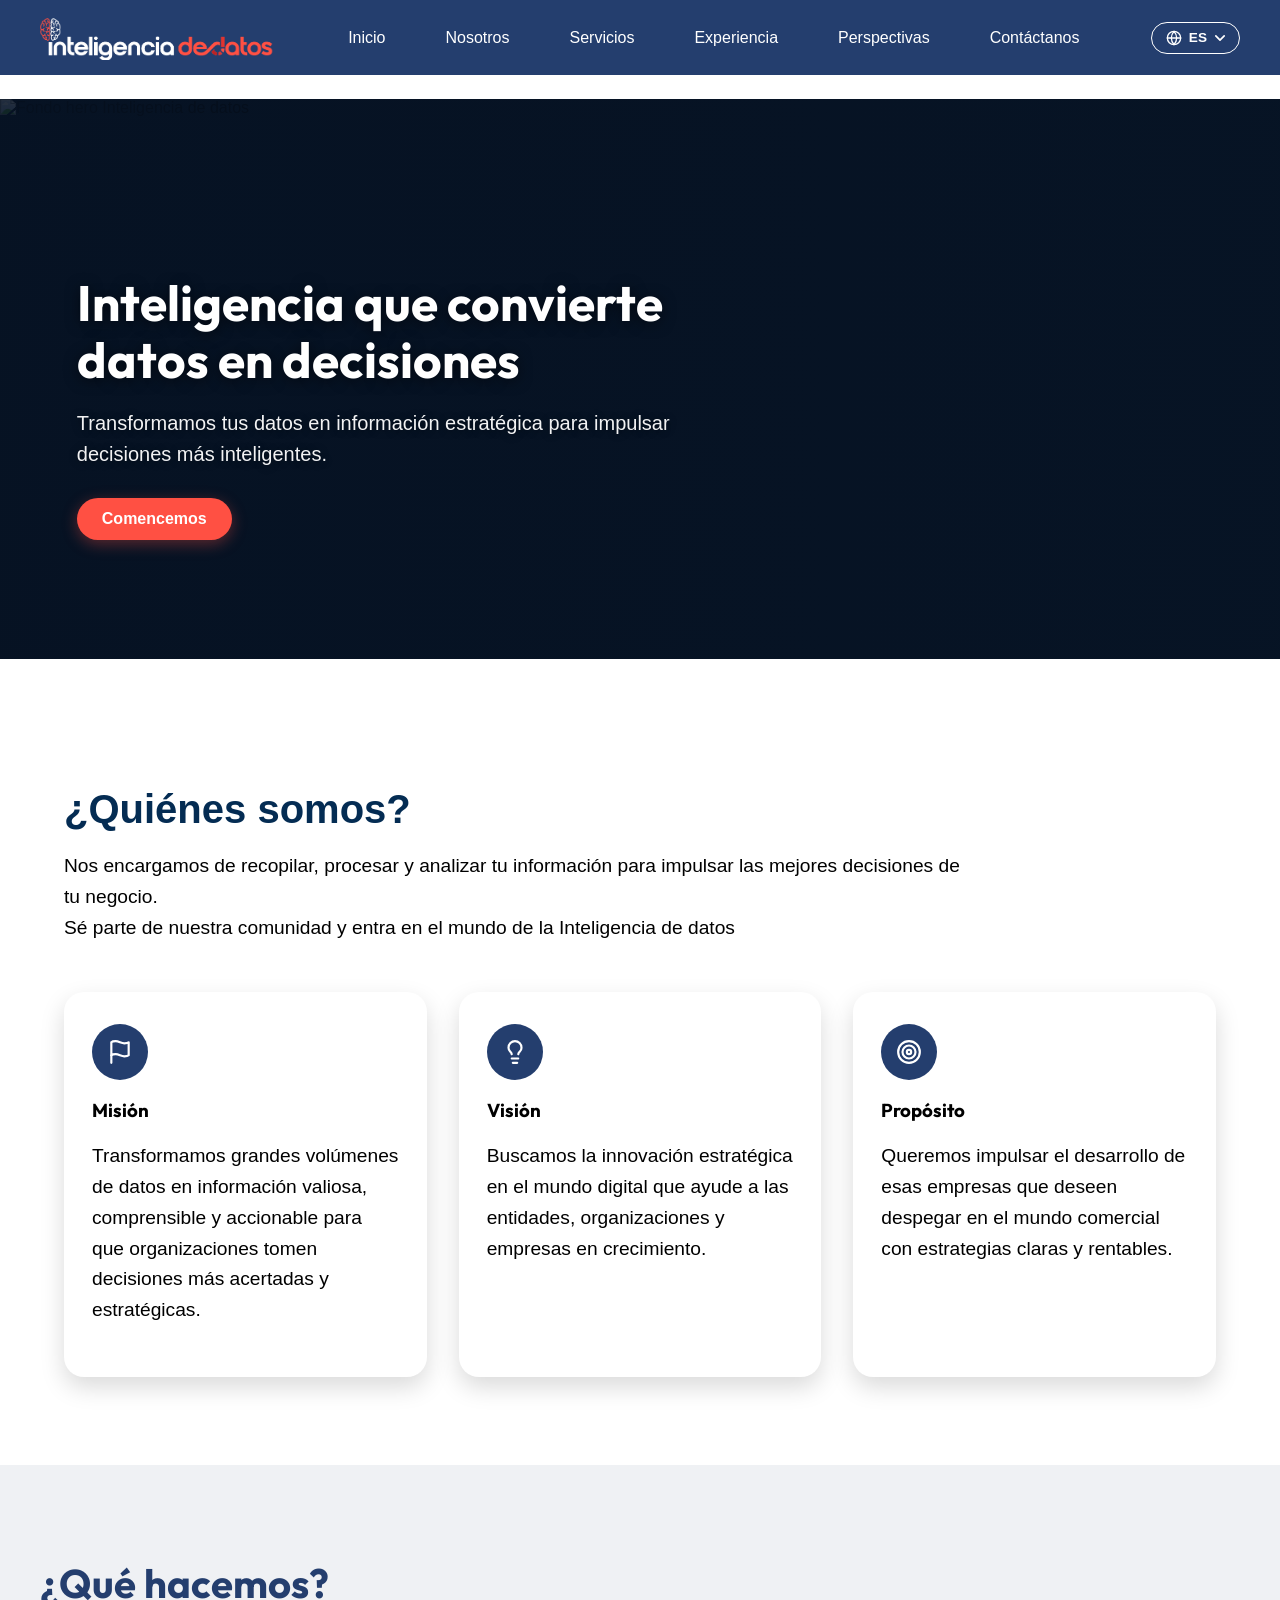
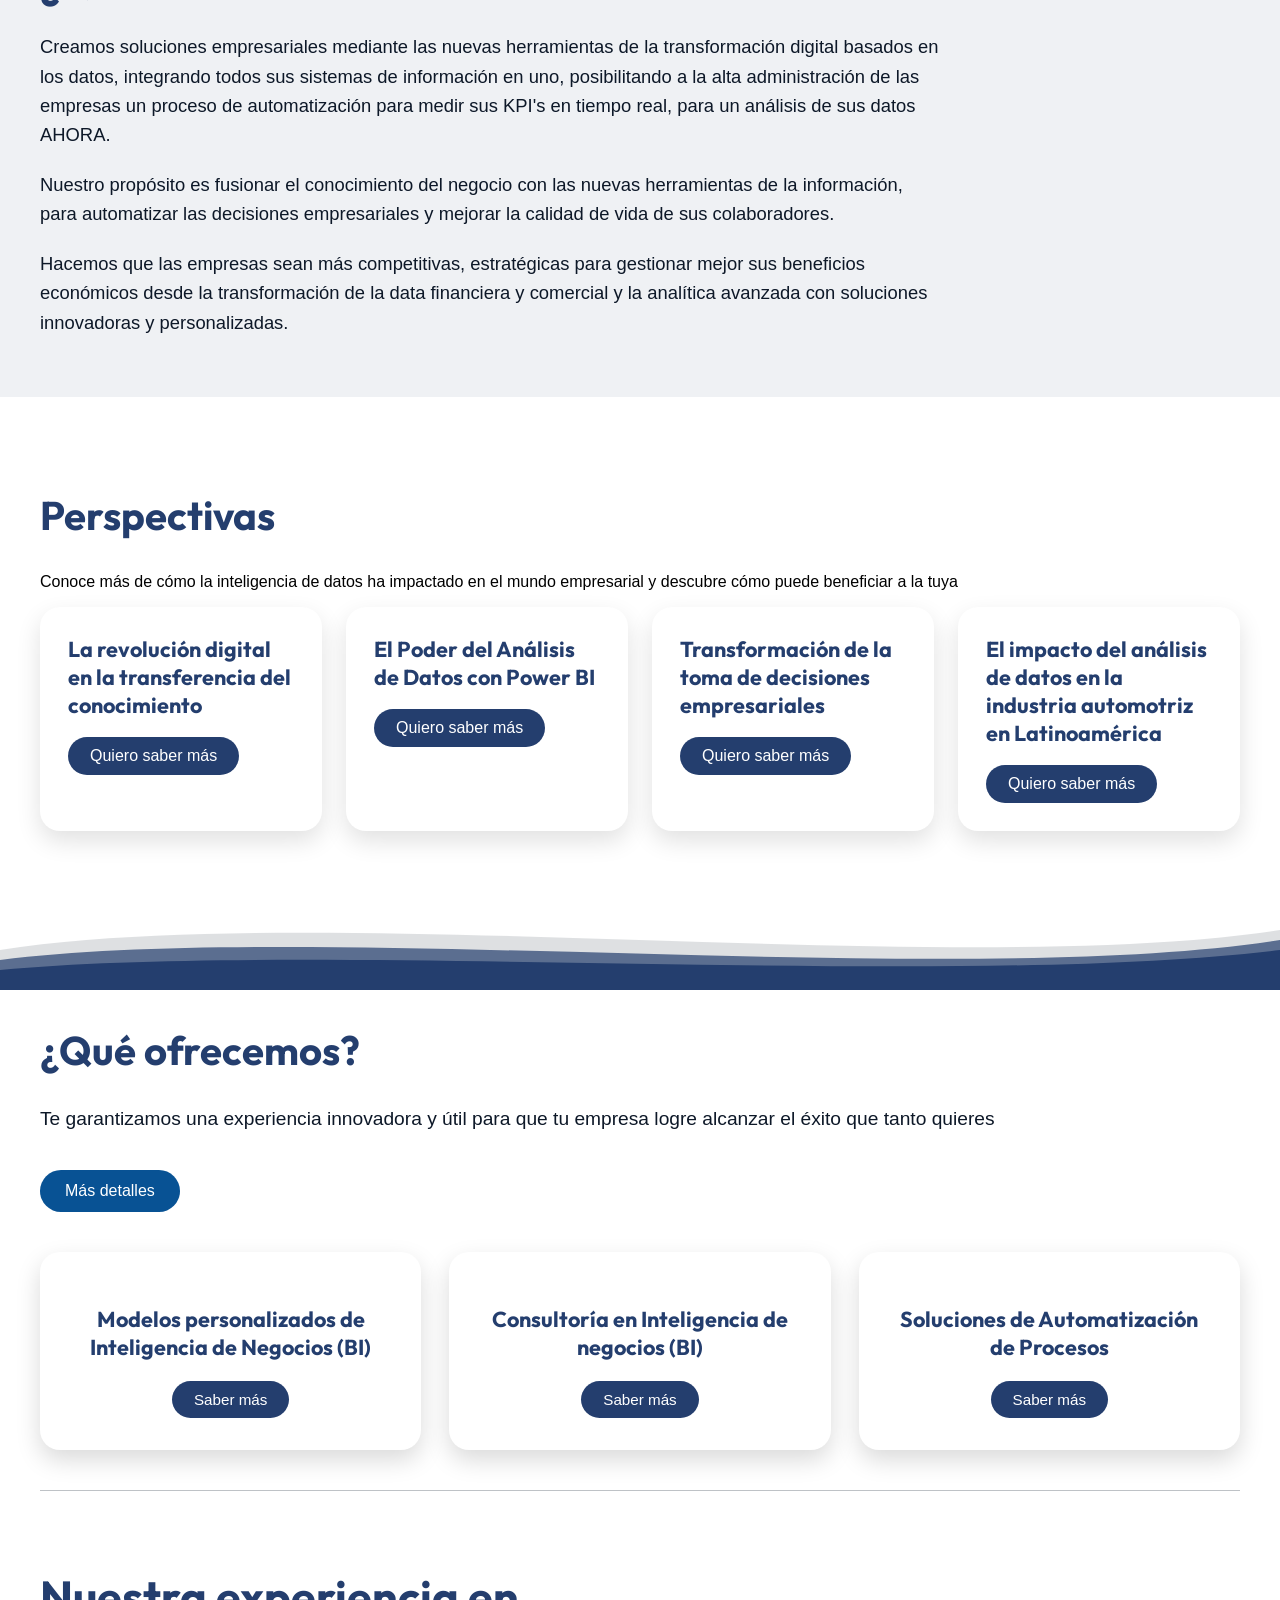
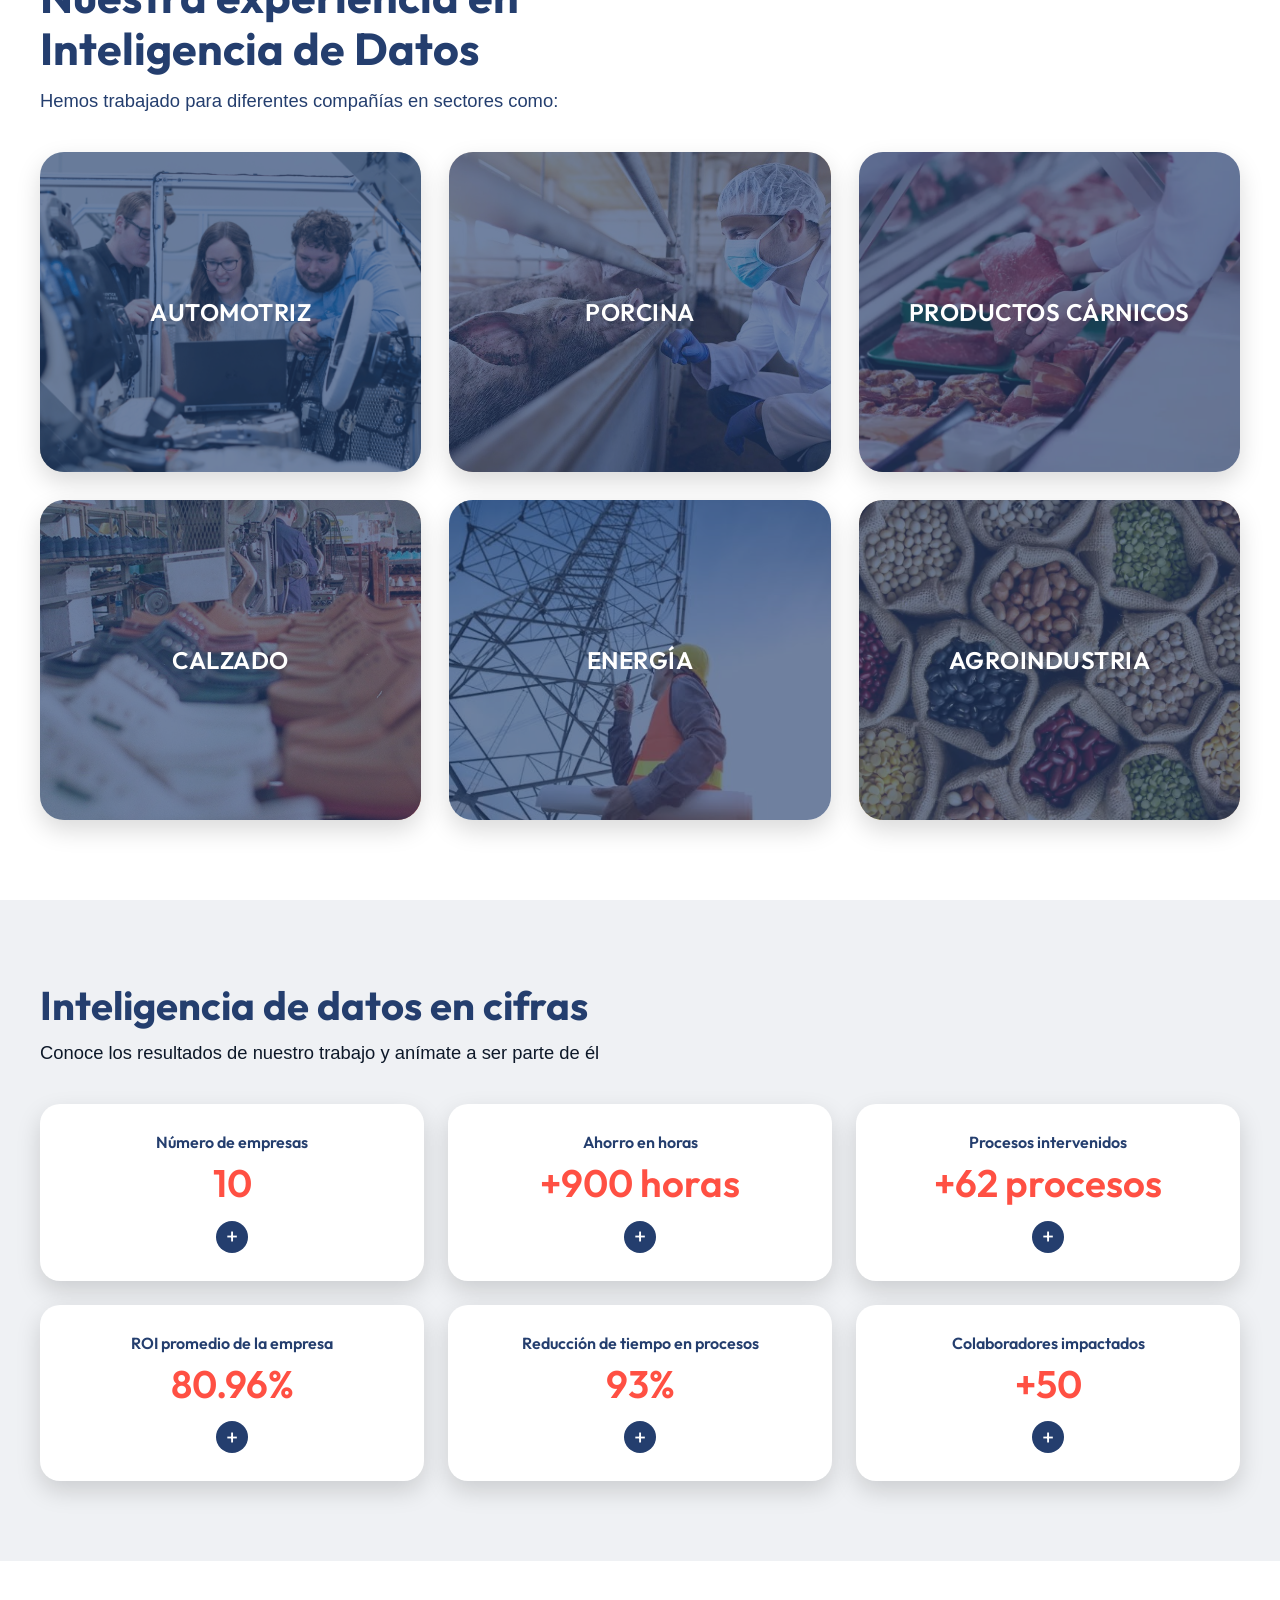
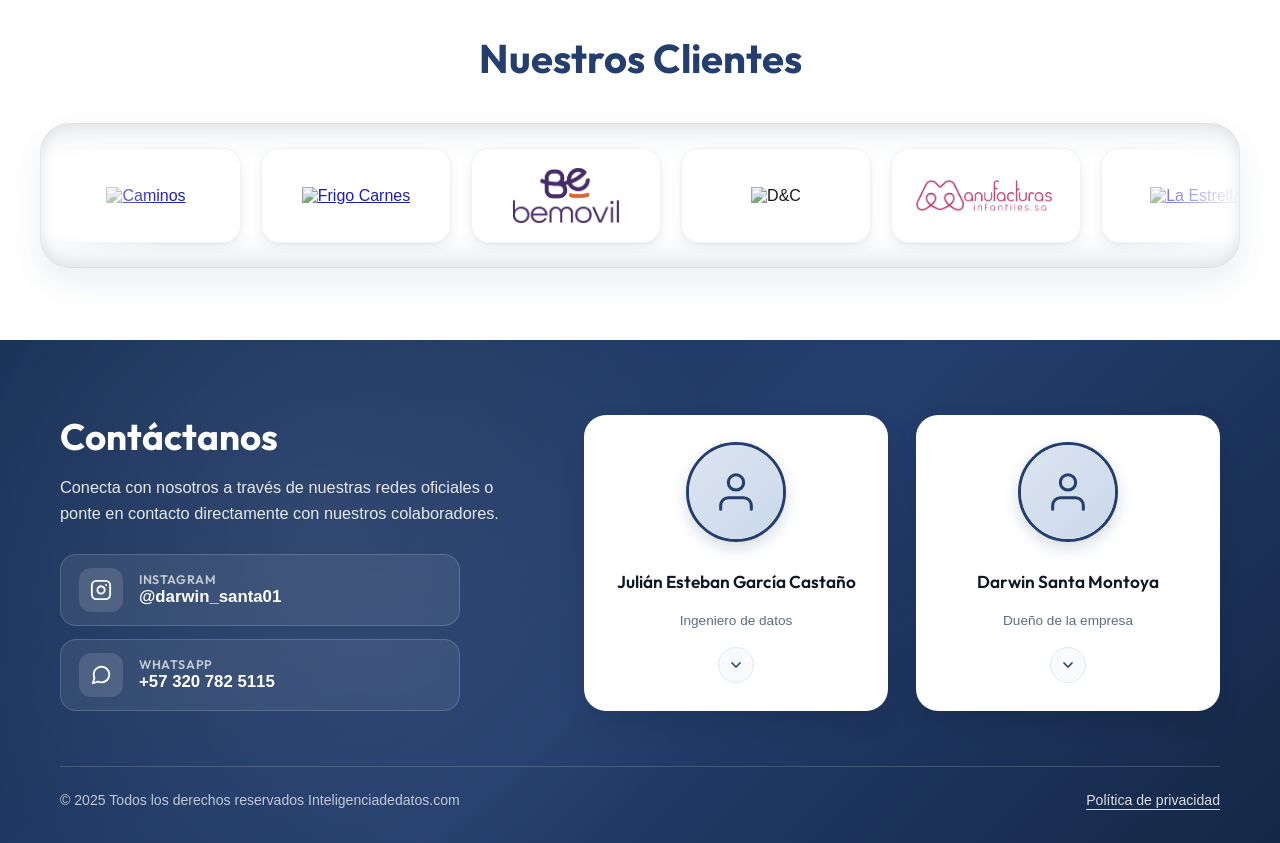
==== commit 1ea51237: "Add files via upload" ====
--- a/index.html
+++ b/index.html
@@ -1,334 +1,584 @@
-<!DOCTYPE html>
-<html lang="es">
-<head>
-  <meta charset="UTF-8">
-  <meta name="viewport" content="width=device-width, initial-scale=1.0">
-  <title>Inteligencia de datos</title>
-  <link href="https://fonts.googleapis.com/css2?family=Outfit:wght@400;600&display=swap" rel="stylesheet">
-  <link rel="stylesheet" href="style.css">
-</head>
-  <!-- COMIENZO DEL CUERPO DE LA PAGINA-->
-<body>
- <header>
-  <a href="#inicio" class="logo-enlace">
-    <img src="assets/LOGOINTELIGENCIADEDATOSPOSITIVA.png" alt="Logo de la empresa" class="logo">
-  </a>
-
-    <nav> <!--ETIQUETA SEMANTICA QUE INDICA QUE ES UN BLOQUE DE NAVEGACION-->
-    <a href = "#inicio"> Inicio </a>
-    <a href = "#nosotros"> Nosotros </a>
-    <a href = "#servicios"> Servicios </a>
-    <a href = "#experiencia"> Experiencia </a>
-    <a href = "#encuentranos"> Encuéntranos </a>
-    <a href = "#contactanos"> Contáctanos</a>
-    </nav>
-
-  <div class="header-actions">
-    <button class="lang-switch" aria-label="Cambiar idioma"><!-- BOTON DE IDIOMA -->
-      <svg class="lang-icon" xmlns="http://www.w3.org/2000/svg" viewBox="0 0 24 24" fill="none" stroke="currentColor" stroke-width="2" stroke-linecap="round" stroke-linejoin="round" aria-hidden="true">
-        <circle cx="12" cy="12" r="10"/>
-        <line x1="2" y1="12" x2="22" y2="12"/>
-        <path d="M12 2a15.3 15.3 0 0 1 4 10 15.3 15.3 0 0 1-4 10 15.3 15.3 0 0 1-4-10 15.3 15.3 0 0 1 4-10z"/>
-      </svg>
-      <span>ES / EN / PT</span>
-    </button>
-    <button class="menu-toggle" id="menu-toggle" aria-label="Abrir menú">  <!--ESTABLECEMOS MENU HAMBURGUESA-->
-      <span></span>   <!--CADA SPAN ES UNA LINEA DEL MENU-->
-      <span></span>
-      <span></span>
-    </button>
-  </div>
-</header>
-
-  <section class="hero" id="inicio">
-    <div class="hero-texto">
-      <h1>Inteligencia que convierte <br> datos en decisiones</h1>
-      <p>Transformamos tus datos en información estratégica para impulsar<br> decisiones más inteligentes.</p>
-      <a href="#nosotros" class="btn-primario">Comencemos</a>
-    </div>
-    
-    <img src="assets/FORMAHERO.png" alt="" class="hero-forma">
-  </section>
-
-
-<section id="nosotros">
-  <h2>¿Quiénes somos?</h2>
-  <p>Nos encargamos de recopilar, procesar y analizar tu información para impulsar las mejores decisiones de tu negocio. <br>Sé parte de nuestra comunidad y entra en el mundo de la Inteligencia de datos</p>
-  
-  <div class="pilares">
-    <article>
-      <div class="pilar-icono pilar-icono-mision">
-        <svg class="pilar-svg" xmlns="http://www.w3.org/2000/svg" viewBox="0 0 24 24" fill="none" stroke="currentColor" stroke-width="2" stroke-linecap="round" stroke-linejoin="round" aria-hidden="true">
-          <path d="M4 15s1-1 4-1 5 2 8 2 4-1 4-1V3s-1 1-4 1-5-2-8-2-4 1-4 1z"/>
-          <line x1="4" y1="22" x2="4" y2="15"/>
-        </svg>
-      </div>
-      <h3>Misión</h3>
-      <p>Transformamos grandes volúmenes de <strong>datos</strong> en <strong>información valiosa, comprensible</strong> y <strong>accionable</strong>
-      para que organizaciones tomen decisiones más <strong>acertadas</strong> y <strong>estratégicas</strong>.</p>
-    </article>
-
-    <article>
-      <div class="pilar-icono pilar-icono-vision">
-        <svg class="pilar-svg" xmlns="http://www.w3.org/2000/svg" viewBox="0 0 24 24" fill="none" stroke="currentColor" stroke-width="2" stroke-linecap="round" stroke-linejoin="round" aria-hidden="true">
-          <path d="M15 14c.2-1 .7-1.7 1.5-2.5 1-.9 1.5-2.2 1.5-3.5A6 6 0 0 0 6 8c0 1 .2 2.2 1.5 3.5.7.7 1.3 1.5 1.5 2.5"/>
-          <path d="M9 18h6"/>
-          <path d="M10 22h4"/>
-        </svg>
-      </div>
-      <h3>Visión</h3>
-      <p>Buscamos la <strong>innovación estratégica</strong> en el mundo digital que ayude a las entidades, organizaciones y empresas en crecimiento.</p>
-    </article>
-
-    <article>
-      <div class="pilar-icono pilar-icono-proposito">
-        <svg class="pilar-svg" xmlns="http://www.w3.org/2000/svg" viewBox="0 0 24 24" fill="none" stroke="currentColor" stroke-width="2" stroke-linecap="round" stroke-linejoin="round" aria-hidden="true">
-          <circle cx="12" cy="12" r="10"/>
-          <circle cx="12" cy="12" r="6"/>
-          <circle cx="12" cy="12" r="2"/>
-        </svg>
-      </div>
-      <h3>Propósito</h3>
-      <p>Queremos <strong>impulsar</strong> el <strong>desarrollo</strong> de esas empresas que desseen despegar en el mundo comercial con estrategias <strong>claras</strong> y <strong>rentables</strong>.</p>
-    </article>
-  </div>
-</section>
-
-<section id="que-hacemos">
-  <h2>¿Que hacemos?</h2>
-  <p>Creamos soluciones empresariales mediante las nuevas herramientas de la transformación digital basados en los datos, integrando todos sus sistemas de información en uno, posibilitando a la alta administración de las empresas un proceso de automatización para medir sus KPI's en tiempo real, para un análisis de sus datos AHORA.</p>
-  <p>Nuestro propósito es fusionar el conocimiento del negocio con las nuevas herramientas de la información, para automatizar las decisiones empresariales y mejorar la calidad de vida de sus colaboradores.</p>
-  <p>Hacemos que las empresas sean más competitivas, estratégicas para gestionar mejor sus beneficios económicos desde la transformación de la data financiera y comercial y la analítica avanzada con soluciones innovadoras y personalizadas.</p>
-</section>
-
-<section id="perspectiva">
-  <h2>Perspectiva de la inteligencia de datos<br>a la hora de tomar decisiones informadas</h2>
-  
-</section>
-
-<section id="servicios">
-  <svg class="ola" viewBox="0 0 1440 100" preserveAspectRatio="none">   <!--OLA DECORATIVA-->
-  <path d="M0,60 C360,10 1080,90 1440,40 L1440,100 L0,100 Z" fill="#BEC2C6" opacity="0.5"></path>
-  <path d="M0,70 C360,30 1080,100 1440,50 L1440,100 L0,100 Z" fill="#243E6E" opacity="0.7"></path>
-  <path d="M0,80 C360,50 1080,100 1440,60 L1440,100 L0,100 Z" fill="#243E6E"></path>
-</svg>
-  <h2>¿Qué ofrecemos?</h2>
-  <p>Te garantizamos una experiencia innovadora y útil para que tu empresa logre alcanzar el éxito que tanto quieres</p>
-  <a href="#contactanos" class="btn-primario">Más detalles</a>
-
-  <div class="servicios-grid">
-    <article class="servicio-card">
-      <h3>Modelos personalizados de Inteligencia de Negocios (BI)</h3>
-      <button type="button" class="btn-saber-mas">Saber más</button>
-      <div class="servicio-contenido">
-        <p>Diseñamos modelos de BI que no solo interpretan números; anticipan movimientos. Es como tener un copiloto para tus decisiones estratégicas, además, convierte datos en conocimiento procesable, accionable y optimizado para tu empresa.</p>
-      </div>
-    </article>
-
-    <article class="servicio-card">
-      <h3>Consultoría en Inteligencia de negocios (BI)</h3>
-      <button type="button" class="btn-saber-mas">Saber más</button>
-      <div class="servicio-contenido">
-        <p>Analizamos tus operaciones, te acompañamos a identificar y explorar tus necesidades y oportunidades, además, te equipamos con herramientas de BI que no solo funcionan, sino que transforman tu empresa en una organización basada en datos.</p>
-      </div>
-    </article>
-
-    <article class="servicio-card">
-      <h3>Soluciones de Automatización de Procesos</h3>
-      <button type="button" class="btn-saber-mas">Saber más</button>
-      <div class="servicio-contenido">
-        <p>Automatizamos tus procesos con una precisión quirúrgica. En Inteligencia de Datos, creamos sistemas que trabajan como tú lo harías, pero más rápido, más inteligente y sin errores. Esto no es solo eficiencia, es liberarte para pensar en grande.</p>
-      </div>
-    </article>
-  </div>
-</section>
-
-<hr class="divisor-secciones">
-
-<section id="experiencia">
-  <div class="experiencia-intro">
-    <h2>Nuestra experiencia en<br>inteligencia de Datos</h2>
-    <p>Hemos trabajado para diferentes compañías en sectores como:</p>
-  </div>
-
-  <div class="experiencia-grid">
-    <article class="experiencia-card">
-      <img src="assets/experiencia-automotriz.jpg" alt="Sector Automotriz" class="experiencia-img">
-      <div class="experiencia-overlay"></div>
-      <h3>AUTOMOTRIZ</h3>
-    </article>
-
-    <article class="experiencia-card">
-      <img src="assets/experiencia-porcino.jpg" alt="Sector Porcino" class="experiencia-img">
-      <div class="experiencia-overlay"></div>
-      <h3>PORCINA</h3>
-    </article>
-
-    <article class="experiencia-card">
-      <img src="assets/experiencia-carnica.webp" alt="Productos Cárnicos" class="experiencia-img">
-      <div class="experiencia-overlay"></div>
-      <h3>PRODUCTOS CÁRNICOS</h3>
-    </article>
-
-    <article class="experiencia-card">
-      <img src="assets/experiencia-calzado.jpg" alt="Sector Calzado" class="experiencia-img">
-      <div class="experiencia-overlay"></div>
-      <h3>CALZADO</h3>
-    </article>
-
-    <article class="experiencia-card">
-      <img src="assets/experiencia-energia.jpg" alt="Sector Energía" class="experiencia-img">
-      <div class="experiencia-overlay"></div>
-      <h3>ENERGÍA</h3>
-    </article>
-
-    <article class="experiencia-card">
-      <img src="assets/experiencia-granos.webp" alt="Sector Agroindustria" class="experiencia-img">
-      <div class="experiencia-overlay"></div>
-      <h3>AGROINDUSTRIA</h3>
-    </article>
-  </div>
-</section>
-
-<section id="cifras">
-  <div class="cifras-intro">
-    <h2>Inteligencia de datos en cifras</h2>
-    <p>Conoce los resultados de nuestro trabajo y anímate a ser parte de él</p>
-  </div>
-
-  <div class="cifras-grid">
-    <article class="cifra-card">
-      <button type="button" class="btn-cifra-toggle" aria-expanded="false" aria-label="Ampliar tarjeta">+</button>
-      <h3 class="cifra-etiqueta">Número de empresas</h3>
-      <span class="cifra-numero">10</span>
-      <div class="cifra-contenido">
-        <p>Empresas que confían en nuestra inteligencia de datos para impulsar sus decisiones estratégicas.</p>
-      </div>
-    </article>
-
-    <article class="cifra-card">
-      <button type="button" class="btn-cifra-toggle" aria-expanded="false" aria-label="Ampliar tarjeta">+</button>
-      <h3 class="cifra-etiqueta">Ahorro en horas</h3>
-      <span class="cifra-numero">+900 horas</span>
-      <div class="cifra-contenido">
-        <p>Horas recuperadas gracias a la automatización de procesos manuales y reportes repetitivos.</p>
-      </div>
-    </article>
-
-    <article class="cifra-card">
-      <button type="button" class="btn-cifra-toggle" aria-expanded="false" aria-label="Ampliar tarjeta">+</button>
-      <h3 class="cifra-etiqueta">Procesos intervenidos</h3>
-      <span class="cifra-numero">+62 procesos</span>
-      <div class="cifra-contenido">
-        <p>Procesos empresariales optimizados mediante soluciones de BI y automatización personalizadas.</p>
-      </div>
-    </article>
-
-    <article class="cifra-card">
-      <button type="button" class="btn-cifra-toggle" aria-expanded="false" aria-label="Ampliar tarjeta">+</button>
-      <h3 class="cifra-etiqueta">ROI promedio de la empresa</h3>
-      <span class="cifra-numero">80.96%</span>
-      <div class="cifra-contenido">
-        <p>Retorno sobre la inversión promedio logrado por nuestros clientes tras implementar nuestras soluciones.</p>
-      </div>
-    </article>
-
-    <article class="cifra-card">
-      <button type="button" class="btn-cifra-toggle" aria-expanded="false" aria-label="Ampliar tarjeta">+</button>
-      <h3 class="cifra-etiqueta">Reducción de tiempo en procesos</h3>
-      <span class="cifra-numero">93%</span>
-      <div class="cifra-contenido">
-        <p>Reducción media del tiempo operativo en procesos intervenidos con automatización e inteligencia de datos.</p>
-      </div>
-    </article>
-
-    <article class="cifra-card">
-      <button type="button" class="btn-cifra-toggle" aria-expanded="false" aria-label="Ampliar tarjeta">+</button>
-      <h3 class="cifra-etiqueta">Colaboradores impactados</h3>
-      <span class="cifra-numero">+50</span>
-      <div class="cifra-contenido">
-        <p>Colaboradores que mejoraron su calidad de trabajo gracias a herramientas de datos accesibles y claras.</p>
-      </div>
-    </article>
-  </div>
-</section>
-
-<section id="clientes">
-  <div class="clientes-intro">
-    <h2>Nuestros Clientes</h2>
-  </div>
-
-  <div class="clientes-carousel-wrapper">
-    <div class="clientes-viewport">
-      <div class="clientes-track" id="clientes-track">
-        <!-- Bloque 1 de logos -->
-        <div class="cliente-item">
-          <img src="assets/IDCLIENTESCAMINOS.png" alt="Caminos" class="cliente-logo">
-        </div>
-        <div class="cliente-item">
-          <img src="assets/IDCLIENTESFRIGOCARNES.png" alt="Frigo Carnes" class="cliente-logo">
-        </div>
-        <div class="cliente-item">
-          <img src="assets/IDCLIENTESBEMOVIL.png" alt="Bemovil" class="cliente-logo">
-        </div>
-        <div class="cliente-item">
-          <img src="assets/IDCLIENTESDC.png" alt="D&amp;C" class="cliente-logo">
-        </div>
-        <div class="cliente-item">
-          <img src="assets/IDCLIENTESMANUFACTURAS.png" alt="Manufacturas Infantiles" class="cliente-logo">
-        </div>
-        <div class="cliente-item">
-          <img src="assets/IDCLIENTESLAESTRELLA.png" alt="La Estrella" class="cliente-logo">
-        </div>
-        <div class="cliente-item">
-          <img src="assets/IDCLIENTESORIGENTECNO.png" alt="Origen Technologies" class="cliente-logo">
-        </div>
-        <div class="cliente-item">
-          <img src="assets/IDCLIENTESCALZACOSTA.png" alt="Calzacosta" class="cliente-logo">
-        </div>
-        <div class="cliente-item">
-          <img src="assets/IDCLIENTESJUANCAMOLE.png" alt="Juancamole" class="cliente-logo">
-        </div>
-        <div class="cliente-item">
-          <img src="assets/IDCLIENTESCORREDORES.png" alt="Corredores de Seguros Asociados S.A." class="cliente-logo">
-        </div>
-
-        <!-- Bloque 2 duplicado para bucle continuo -->
-        <div class="cliente-item">
-          <img src="assets/IDCLIENTESCAMINOS.png" alt="Caminos" class="cliente-logo">
-        </div>
-        <div class="cliente-item">
-          <img src="assets/IDCLIENTESFRIGOCARNES.png" alt="Frigo Carnes" class="cliente-logo">
-        </div>
-        <div class="cliente-item">
-          <img src="assets/IDCLIENTESBEMOVIL.png" alt="Bemovil" class="cliente-logo">
-        </div>
-        <div class="cliente-item">
-          <img src="assets/IDCLIENTESDC.png" alt="D&amp;C" class="cliente-logo">
-        </div>
-        <div class="cliente-item">
-          <img src="assets/IDCLIENTESMANUFACTURAS.png" alt="Manufacturas Infantiles" class="cliente-logo">
-        </div>
-        <div class="cliente-item">
-          <img src="assets/IDCLIENTESLAESTRELLA.png" alt="La Estrella" class="cliente-logo">
-        </div>
-        <div class="cliente-item">
-          <img src="assets/IDCLIENTESORIGENTECNO.png" alt="Origen Technologies" class="cliente-logo">
-        </div>
-        <div class="cliente-item">
-          <img src="assets/IDCLIENTESCALZACOSTA.png" alt="Calzacosta" class="cliente-logo">
-        </div>
-        <div class="cliente-item">
-          <img src="assets/IDCLIENTESJUANCAMOLE.png" alt="Juancamole" class="cliente-logo">
-        </div>
-        <div class="cliente-item">
-          <img src="assets/IDCLIENTESCORREDORES.png" alt="Corredores de Seguros Asociados S.A." class="cliente-logo">
-        </div>
-      </div>
-    </div>
-  </div>
-</section>
-
-<script src="script.js"></script>
-</body>
+<!DOCTYPE html>  <!--DECLARA QUE ESTE DOCUMENTO ES UNA PAGINA WEB ESCRITA EN HTML5-->
+<html lang="es">  <!--ETIQUETA PRINCIPAL QUE CONTIENE TODA LA PAGINA Y DEFINE QUE EL IDIOMA ES ESPAÑOL-->
+<head>  <!--CONTIENE CONFIGURACIONES INTERNAS Y ENLACES QUE EL NAVEGADOR UTILIZA PERO NO SE VEN EN PANTALLA-->
+  <meta charset="UTF-8">   <!--INDICA EL CONJUNTO DE CARACTERES QUE SE UTILIZA, VISUALIZAR ACENTOS, Ñ, ¿?,ETC-->
+  <meta name="viewport" content="width=device-width, initial-scale=1.0">  <!--DEFINE EL AREA VISIBLE DE LA PAGINA, ESTABLECE RESPONSIVIDAD-->
+  <title>Inteligencia de datos</title>  <!--TITULO DE LA PAGINA QUE SE MUESTRA EN LA PESTAÑA DEL NAVEGADOR-->
+  <link href="https://fonts.googleapis.com/css2?family=Outfit:wght@400;600&display=swap" rel="stylesheet">   <!--IMPORTA LA FUENTE DESDE GOOGLE FONTS ESTABLECIDA COMO OUTFIT,400 ES EL TEXTO NORMAL Y 600 EN NEGRITA-->
+  <link rel="stylesheet" href="style.css">  <!--IMPORTA EL ARCHIVO DE ESTILOS CSS, LO LLAMA -->
+</head>
+  <!-- COMIENZO DEL CUERPO DE LA PAGINA-->
+<body>
+ <header>  <!--ENCABEZADO DE LA PAGINA-->
+  <a href="#inicio" class="logo-enlace">  <!--TODO LO QUE QUEDE DENTRO DE A SERA CLICKEABLE, INDICA QUE EL DESTINO ESTA EN LA MISMA PAGINA, SE DESPLAZARÁ HASTA INICIO DANDOLE CLICK AL LOGO-->
+    <img src="assets/LOGOINTELIGENCIADEDATOSPOSITIVA.png" alt="Logo de la empresa" class="logo">   <!--ALT = ALERNATIVA COMO TEXTO EN CASO DE QUE LA IMAGEN NO CARGE POR EJEMPLO-->
+  </a>
+
+    <nav> <!--ETIQUETA SEMANTICA QUE INDICA QUE ES UN MENU DE NAVEGACION-->
+    <a href = "#inicio" data-i18n="nav_inicio"> Inicio </a>  <!--DATA-I18N SIRVE PARA TRADUCIR EL TEXTO, JAVAS BUSCA LOS ELEMENTOS CON LA ETIQUETA Y CAMBIA EL IDIOMA-->
+    <a href = "#nosotros" data-i18n="nav_nosotros"> Nosotros </a>
+    <a href = "#servicios" data-i18n="nav_servicios"> Servicios </a>
+    <a href = "#experiencia" data-i18n="nav_experiencia"> Experiencia </a>
+    <a href = "#perspectivas" data-i18n="nav_perspectivas"> Perspectivas </a>
+    <a href = "#contactanos" data-i18n="nav_contactanos"> Contáctanos</a>
+    </nav>
+
+  <div class="header-actions">   <!--DIV AGRUPA LOS ELEMENTOS, EN ESTE CASO LAS ACCIONES DEL HEADER-->
+    <div class="lang-dropdown">   <!-- SELECTOR DESPLEGABLE DE IDIOMA -->
+      <button class="lang-switch" id="lang-toggle-btn" aria-haspopup="listbox" aria-expanded="false" aria-label="Cambiar idioma" data-i18n-aria="aria_cambiar_idioma">   <!--BOTON QUE ABRE EL MENU DE IDIOMAS, ID HACE QUE JAVAS ENCUENTRE ESE BOTON
+        ARIA.....FALSE HACE QUE JAVAS LO IDENTIFIQUE COMO CERRADO Y TRUE CUANDO ESTE ABIERTO, ARIALABEL NOMBRE QUE LEE EL LECTOR DE PANTALLA-->
+        <svg class="lang-icon" xmlns="http://www.w3.org/2000/svg" viewBox="0 0 24 24" fill="none" stroke="currentColor" stroke-width="2" stroke-linecap="round" stroke-linejoin="round" aria-hidden="true">   <!--ESTABLECE EL ICONO DEL BOTON DE IDIOMA, SUS RELLENOS, CONTORNOS, POSICION, UNIDADES, GROSORES USANDO SVG-->
+          <circle cx="12" cy="12" r="10"/>  <!--CIRCULO QUE REPRESENTA EL ICONO, EL CONTORNO, SU POSICION Y SU RADIO-->
+          <line x1="2" y1="12" x2="22" y2="12"/>  <!--LINEA HORIZONTAL QUE CRUZA EL GLOBO POR LA MITAD-->
+          <path d="M12 2a15.3 15.3 0 0 1 4 10 15.3 15.3 0 0 1-4 10 15.3 15.3 0 0 1-4-10 15.3 15.3 0 0 1 4-10z"/>  <!--LISTA DE INSTRUCCIONES QUE DIBUJAN EL ICONO DEL IDIOMA-->
+        </svg>
+        <span id="lang-actual">ES</span>  <!--SPAN HACE QUE EL TEXTO SE QUEDE AL LADO DEL ICONO, ADEMAS MUESTRA EL IDIOMA ACTUAL-->
+        <svg class="lang-arrow" viewBox="0 0 12 8" fill="none" stroke="currentColor" stroke-width="2" stroke-linecap="round" stroke-linejoin="round" aria-hidden="true">   <!--ESTABLECE LA FLECHITA DEL BOTON DEL IDIOMA-->
+          <path d="M1 1.5L6 6.5L11 1.5"/>  <!--DIBUJA EL TRAZO DE LA FLECHA QUE APUNTA HACIA ABAJO-->
+        </svg>
+      </button>
+      <ul class="lang-menu" role="listbox" aria-label="Seleccionar idioma">  <!--LISTA DE OPCIONES DE IDIOMA-->
+        <li>  <!--ELEMENTO O ITEM INDIVIDUAL DENTRO DE LA LISTA-->
+          <button type="button" class="lang-option activo" data-lang="es" role="option" aria-selected="true">  <!--BOTON PARA SELECCIONAR EL IDIOMA-->
+            <span class="lang-flag">🇪🇸</span>  <!--MUESTRA LA BANDERA DEL IDIOMA-->
+            <span class="lang-name">Español</span>  <!--NOMBRE COMPLETO DEL IDIOMA-->
+            <span class="lang-code">ES</span>  <!--ABREVIATURA O SIGLA DEL IDIOMA-->
+          </button>
+        </li>
+        <li>
+          <button type="button" class="lang-option" data-lang="en" role="option" aria-selected="false">
+            <span class="lang-flag">🇺🇸</span>
+            <span class="lang-name">English</span>
+            <span class="lang-code">EN</span>
+          </button>
+        </li>
+        <li>
+          <button type="button" class="lang-option" data-lang="pt" role="option" aria-selected="false">
+            <span class="lang-flag">🇧🇷</span>
+            <span class="lang-name">Português</span>
+            <span class="lang-code">PT</span>
+          </button>
+        </li>
+      </ul>
+    </div>
+
+    <button class="menu-toggle" id="menu-toggle" aria-label="Abrir menú" data-i18n-aria="aria_abrir_menu">  <!--ESTABLECEMOS MENU HAMBURGUESA-->
+      <span></span>   <!--CADA SPAN ES UNA LINEA DEL MENU-->
+      <span></span>
+      <span></span>
+    </button>
+  </div>
+</header>
+
+  <section class="hero" id="inicio">  <!--SECCION PRINCIPAL O PORTADA DE LA PAGINA-->
+    <img src="assets/HEROIMAGEN2 1.svg" alt="Fondo hero Inteligencia de datos" class="hero-forma" aria-hidden="true">  <!--IMAGEN DE FONDO DECORATIVA DE LA PORTADA-->
+    
+    <div class="hero-texto">  <!--CONTENEDOR QUE AGRUPA EL TEXTO Y EL BOTON DE LA PORTADA-->
+      <h1 data-i18n="hero_titulo">Inteligencia que convierte <br> datos en decisiones</h1>  <!--TITULO PRINCIPAL DE LA PAGINA, Y BR DA UN SALTO DE LINEA EN EL TEXTO-->
+      <p data-i18n="hero_descripcion">Transformamos tus datos en información estratégica para impulsar<br> decisiones más inteligentes.</p>  <!--PARRAFO PARA ESCRIBIR TEXTO NORMAL-->
+      <a href="#nosotros" class="btn-primario" data-i18n="hero_btn">Comencemos</a>  <!--BOTON PRINCIPAL DE ACCION QUE LLEVA A LA SECCION NOSOTROS-->
+    </div>
+  </section>
+
+
+<section id="nosotros">  <!--SECCION DE PRESENTACION SOBRE QUIENES SOMOS-->
+  <h2 data-i18n="nosotros_titulo">¿Quiénes somos?</h2>  <!--SUBTITULO O ENCABEZADO DE SEGUNDO NIVEL PARA IDENTIFICAR UNA SECCION-->
+  <p data-i18n="nosotros_subtitulo">Nos encargamos de recopilar, procesar y analizar tu información para impulsar las mejores decisiones de tu negocio. <br>Sé parte de nuestra comunidad y entra en el mundo de la Inteligencia de datos</p>  <!--TEXTO INTRODUCTORIO DE LA SECCION-->
+  
+  <div class="pilares">  <!--CONTENEDOR EN CUADRICULA QUE AGRUPA LAS TRES TARJETAS DE PILARES-->
+    <article>  <!--CONTENEDOR INDEPENDIENTE QUE AGRUPA UN TEMA COMPLETO, COMO UNA TARJETA-->
+      <div class="pilar-icono pilar-icono-mision">  <!--CONTENEDOR DEL ICONO DEL PILAR-->
+        <svg class="pilar-svg" xmlns="http://www.w3.org/2000/svg" viewBox="0 0 24 24" fill="none" stroke="currentColor" stroke-width="2" stroke-linecap="round" stroke-linejoin="round" aria-hidden="true">  <!--ICONO GRAFICO VECTORIAL DE LA MISION-->
+          <path d="M4 15s1-1 4-1 5 2 8 2 4-1 4-1V3s-1 1-4 1-5-2-8-2-4 1-4 1z"/>  <!--DIBUJA LA BANDERA DEL ICONO-->
+          <line x1="4" y1="22" x2="4" y2="15"/>  <!--DIBUJA EL ASTA DE LA BANDERA-->
+        </svg>
+      </div>
+      <h3 data-i18n="pilar_mision_tit">Misión</h3>  <!--TITULO DE TERCER NIVEL, SUBTITULO DE MENOR JERARQUIA DENTRO DE UNA TARJETA-->
+      <p data-i18n="pilar_mision_desc">Transformamos grandes volúmenes de datos en información valiosa, comprensible y accionable para que organizaciones tomen decisiones más acertadas y estratégicas.</p>  <!--DESCRIPCION DETALLADA DE LA MISION-->
+    </article>
+
+    <article>
+      <div class="pilar-icono pilar-icono-vision">
+        <svg class="pilar-svg" xmlns="http://www.w3.org/2000/svg" viewBox="0 0 24 24" fill="none" stroke="currentColor" stroke-width="2" stroke-linecap="round" stroke-linejoin="round" aria-hidden="true">
+          <path d="M15 14c.2-1 .7-1.7 1.5-2.5 1-.9 1.5-2.2 1.5-3.5A6 6 0 0 0 6 8c0 1 .2 2.2 1.5 3.5.7.7 1.3 1.5 1.5 2.5"/>
+          <path d="M9 18h6"/>
+          <path d="M10 22h4"/>
+        </svg>
+      </div>
+      <h3 data-i18n="pilar_vision_tit">Visión</h3>
+      <p data-i18n="pilar_vision_desc">Buscamos la innovación estratégica en el mundo digital que ayude a las entidades, organizaciones y empresas en crecimiento.</p>
+    </article>
+
+    <article>
+      <div class="pilar-icono pilar-icono-proposito">
+        <svg class="pilar-svg" xmlns="http://www.w3.org/2000/svg" viewBox="0 0 24 24" fill="none" stroke="currentColor" stroke-width="2" stroke-linecap="round" stroke-linejoin="round" aria-hidden="true">
+          <circle cx="12" cy="12" r="10"/>
+          <circle cx="12" cy="12" r="6"/>
+          <circle cx="12" cy="12" r="2"/>
+        </svg>
+      </div>
+      <h3 data-i18n="pilar_proposito_tit">Propósito</h3>
+      <p data-i18n="pilar_proposito_desc">Queremos impulsar el desarrollo de esas empresas que deseen despegar en el mundo comercial con estrategias claras y rentables.</p>
+    </article>
+  </div>
+</section>
+
+<section id="que-hacemos">  <!--SECCION QUE EXPLICA LAS ACTIVIDADES Y ENFOQUE DE LA EMPRESA-->
+  <h2 data-i18n="que_hacemos_titulo">¿Qué hacemos?</h2>  <!--TITULO DE LA SECCION-->
+  <p data-i18n="que_hacemos_p1">Creamos soluciones empresariales mediante las nuevas herramientas de la transformación digital basados en los datos, integrando todos sus sistemas de información en uno, posibilitando a la alta administración de las empresas un proceso de automatización para medir sus KPI's en tiempo real, para un análisis de sus datos AHORA.</p>  <!--PRIMER PARRAFO SOBRE SOLUCIONES EMPRESARIALES Y AUTOMATIZACION DE KPIS-->
+  <p data-i18n="que_hacemos_p2">Nuestro propósito es fusionar el conocimiento del negocio con las nuevas herramientas de la información, para automatizar las decisiones empresariales y mejorar la calidad de vida de sus colaboradores.</p>
+  <p data-i18n="que_hacemos_p3">Hacemos que las empresas sean más competitivas, estratégicas para gestionar mejor sus beneficios económicos desde la transformación de la data financiera y comercial y la analítica avanzada con soluciones innovadoras y personalizadas.</p>
+</section>
+
+<section id="perspectivas">  <!--SECCION DE ARTICULOS Y PERSPECTIVAS DE LA INDUSTRIA-->
+  <h2 data-i18n="perspectivas_titulo">Perspectivas</h2>  <!--TITULO DE LA SECCION-->
+  <p data-i18n="perspectivas_subtitulo">Conoce más de cómo la inteligencia de datos ha impactado en el mundo empresarial y descubre cómo puede beneficiar a la tuya</p>  <!--TEXTO INTRODUCTORIO DE PERSPECTIVAS-->
+  <div class="perspectivas-grid">  <!--CUADRICULA QUE ORGANIZA LAS TARJETAS DE PERSPECTIVAS-->
+    <article class="perspectiva-tarjeta">  <!--TARJETA INDIVIDUAL DE UN ARTICULO-->
+      <h3 data-i18n="pers_card1_tit">La revolución digital en la transferencia del conocimiento</h3>  <!--TITULO DEL ARTICULO-->
+      <a class="btn-quiero-saber-mas" data-i18n="btn_quiero_saber_mas" href="perspectiva1.html">Quiero saber más</a>  <!--ENLACE PARA LEER EL ARTICULO COMPLETO-->
+    </article>
+
+    <article class="perspectiva-tarjeta">
+      <h3 data-i18n="pers_card2_tit">El Poder del Análisis de Datos con Power BI</h3>
+      <a class="btn-quiero-saber-mas" data-i18n="btn_quiero_saber_mas" href="perspectiva2.html#perspectiva-2">Quiero saber más</a>
+    </article>
+
+    <article class="perspectiva-tarjeta">
+      <h3 data-i18n="pers_card3_tit">Transformación de la toma de decisiones empresariales</h3>
+      <a class="btn-quiero-saber-mas" data-i18n="btn_quiero_saber_mas" href="perspectiva3.html#perspectiva-3">Quiero saber más</a>
+    </article>
+
+    <article class="perspectiva-tarjeta">
+      <h3 data-i18n="pers_card4_tit">El impacto del análisis de datos en la industria automotriz en Latinoamérica</h3>
+      <a class="btn-quiero-saber-mas" data-i18n="btn_quiero_saber_mas" href="perspectiva4.html#perspectiva-4">Quiero saber más</a>
+    </article>
+  </div>
+</section>
+
+<section id="servicios">  <!--SECCION QUE PRESENTA LOS SERVICIOS QUE OFRECE LA EMPRESA-->
+  <svg class="ola" viewBox="0 0 1440 100" preserveAspectRatio="none">   <!--OLA DECORATIVA-->
+  <path d="M0,60 C360,10 1080,90 1440,40 L1440,100 L0,100 Z" fill="#BEC2C6" opacity="0.5"></path>  <!--PRIMERA ONDULACION GRIS DECORATIVA-->
+  <path d="M0,70 C360,30 1080,100 1440,50 L1440,100 L0,100 Z" fill="#243E6E" opacity="0.7"></path>
+  <path d="M0,80 C360,50 1080,100 1440,60 L1440,100 L0,100 Z" fill="#243E6E"></path>
+</svg>
+  <h2 data-i18n="servicios_titulo">¿Qué ofrecemos?</h2>  <!--TITULO DE LA SECCION DE SERVICIOS-->
+  <p data-i18n="servicios_subtitulo">Te garantizamos una experiencia innovadora y útil para que tu empresa logre alcanzar el éxito que tanto quieres</p>  <!--DESCRIPCION INTRODUCTORIA DE SERVICIOS-->
+  <a href="#contactanos" class="btn-primario" data-i18n="servicios_btn_detalles">Más detalles</a>  <!--BOTON PARA CONTACTAR POR MAS DETALLES-->
+
+  <div class="servicios-grid">  <!--CONTENEDOR EN CUADRICULA DE TARJETAS DE SERVICIOS-->
+    <article class="servicio-card">  <!--TARJETA DE UN SERVICIO EN PARTICULAR-->
+      <h3 data-i18n="serv1_tit">Modelos personalizados de Inteligencia de Negocios (BI)</h3>  <!--NOMBRE DEL SERVICIO-->
+      <button type="button" class="btn-saber-mas" data-i18n="btn_saber_mas">Saber más</button>  <!--BOTON INTERACTIVO PARA MOSTRAR U OCULTAR EL CONTENIDO-->
+      <div class="servicio-contenido">  <!--BLOQUE DESPLEGABLE CON EL DETALLE DEL SERVICIO-->
+        <p data-i18n="serv1_desc">Diseñamos modelos de BI que no solo interpretan números; anticipan movimientos. Es como tener un copiloto para tus decisiones estratégicas, además, convierte datos en conocimiento procesable, accionable y optimizado para tu empresa.</p>  <!--TEXTO EXPLICATIVO DEL SERVICIO-->
+      </div>
+    </article>
+
+    <article class="servicio-card">
+      <h3 data-i18n="serv2_tit">Consultoría en Inteligencia de negocios (BI)</h3>
+      <button type="button" class="btn-saber-mas" data-i18n="btn_saber_mas">Saber más</button>
+      <div class="servicio-contenido">
+        <p data-i18n="serv2_desc">Analizamos tus operaciones, te acompañamos a identificar y explorar tus necesidades y oportunidades, además, te equipamos con herramientas de BI que no solo funcionan, sino que transforman tu empresa en una organización basada en datos.</p>
+      </div>
+    </article>
+
+    <article class="servicio-card">
+      <h3 data-i18n="serv3_tit">Soluciones de Automatización de Procesos</h3>
+      <button type="button" class="btn-saber-mas" data-i18n="btn_saber_mas">Saber más</button>
+      <div class="servicio-contenido">
+        <p data-i18n="serv3_desc">Automatizamos tus procesos con una precisión quirúrgica. En Inteligencia de Datos, creamos sistemas que trabajan como tú lo harías, pero más rápido, más inteligente y sin errores. Esto no es solo eficiencia, es liberarte para pensar en grande.</p>
+      </div>
+    </article>
+  </div>
+</section>
+
+<hr class="divisor-secciones">  <!--LINEA HORIZONTAL VISUAL QUE SEPARA SECCIONES-->
+
+<section id="experiencia">  <!--SECCION QUE MUESTRA LOS SECTORES DONDE TIENEN EXPERIENCIA-->
+  <div class="experiencia-intro">  <!--CONTENEDOR DEL ENCABEZADO DE EXPERIENCIA-->
+    <h2 data-i18n="exp_titulo">Nuestra experiencia en<br>Inteligencia de Datos</h2>  <!--TITULO DE EXPERIENCIA-->
+    <p data-i18n="exp_subtitulo">Hemos trabajado para diferentes compañías en sectores como:</p>  <!--TEXTO GUIA DE LOS SECTORES-->
+  </div>
+
+  <div class="experiencia-grid">  <!--CUADRICULA DE TARJETAS DE SECTORES-->
+    <article class="experiencia-card">  <!--TARJETA DE UN SECTOR CON IMAGEN Y TITULO-->
+      <img src="assets/experiencia-automotriz.jpg" alt="Sector Automotriz" class="experiencia-img">  <!--FOTOGRAFIA REPRESENTATIVA DEL SECTOR-->
+      <div class="experiencia-overlay"></div>  <!--CAPA DE SOMBRA OSCURA SOBRE LA FOTO PARA LEER MEJOR EL TEXTO-->
+      <h3 data-i18n="exp_sec_automotriz">AUTOMOTRIZ</h3>  <!--NOMBRE DEL SECTOR EN MAYUSCULAS-->
+    </article>
+
+    <article class="experiencia-card">
+      <img src="assets/experiencia-porcino.jpg" alt="Sector Porcino" class="experiencia-img">
+      <div class="experiencia-overlay"></div>
+      <h3 data-i18n="exp_sec_porcina">PORCINA</h3>
+    </article>
+
+    <article class="experiencia-card">
+      <img src="assets/experiencia-carnica.webp" alt="Productos Cárnicos" class="experiencia-img">
+      <div class="experiencia-overlay"></div>
+      <h3 data-i18n="exp_sec_carnicos">PRODUCTOS CÁRNICOS</h3>
+    </article>
+
+    <article class="experiencia-card">
+      <img src="assets/experiencia-calzado.jpg" alt="Sector Calzado" class="experiencia-img">
+      <div class="experiencia-overlay"></div>
+      <h3 data-i18n="exp_sec_calzado">CALZADO</h3>
+    </article>
+
+    <article class="experiencia-card">
+      <img src="assets/experiencia-energia.jpg" alt="Sector Energía" class="experiencia-img">
+      <div class="experiencia-overlay"></div>
+      <h3 data-i18n="exp_sec_energia">ENERGÍA</h3>
+    </article>
+
+    <article class="experiencia-card">
+      <img src="assets/experiencia-granos.webp" alt="Sector Agroindustria" class="experiencia-img">
+      <div class="experiencia-overlay"></div>
+      <h3 data-i18n="exp_sec_agro">AGROINDUSTRIA</h3>
+    </article>
+  </div>
+</section>
+
+<section id="cifras">  <!--SECCION DE ESTADISTICAS Y METRICAS DE EXITO-->
+  <div class="cifras-intro">  <!--CONTENEDOR DEL ENCABEZADO DE CIFRAS-->
+    <h2 data-i18n="cifras_titulo">Inteligencia de datos en cifras</h2>  <!--TITULO DE LA SECCION DE CIFRAS-->
+    <p data-i18n="cifras_subtitulo">Conoce los resultados de nuestro trabajo y anímate a ser parte de él</p>  <!--DESCRIPCION DE LAS METRICAS-->
+  </div>
+
+  <div class="cifras-grid">  <!--CUADRICULA DE TARJETAS DE CIFRAS INTERACTIVAS-->
+    <article class="cifra-card">  <!--TARJETA DE UNA CIFRA O LOGRO-->
+      <button type="button" class="btn-cifra-toggle" aria-expanded="false" aria-label="Ampliar tarjeta" data-i18n-aria="aria_ampliar_tarjeta">+</button>  <!--BOTON PARA EXPANDIR O DETALLAR LA INFORMACION DE LA CIFRA-->
+      <h3 class="cifra-etiqueta" data-i18n="cifra1_etiqueta">Número de empresas</h3>  <!--TITULO O CONCEPTO DE LA METRICA-->
+      <span class="cifra-numero">10</span>  <!--NUMERO O VALOR DESTACADO-->
+      <div class="cifra-contenido">  <!--CONTENEDOR DEL TEXTO DETALLADO QUE SE ABRE AL DAR CLICK-->
+        <p data-i18n="cifra1_desc">Empresas que confían en nuestra inteligencia de datos para impulsar sus decisiones estratégicas.</p>  <!--TEXTO EXPLICATIVO DE LA CIFRA-->
+      </div>
+    </article>
+
+    <article class="cifra-card">
+      <button type="button" class="btn-cifra-toggle" aria-expanded="false" aria-label="Ampliar tarjeta" data-i18n-aria="aria_ampliar_tarjeta">+</button>
+      <h3 class="cifra-etiqueta" data-i18n="cifra2_etiqueta">Ahorro en horas</h3>
+      <span class="cifra-numero" data-i18n="cifra2_numero">+900 horas</span>
+      <div class="cifra-contenido">
+        <p data-i18n="cifra2_desc">Horas recuperadas gracias a la automatización de procesos manuales y reportes repetitivos.</p>
+      </div>
+    </article>
+
+    <article class="cifra-card">
+      <button type="button" class="btn-cifra-toggle" aria-expanded="false" aria-label="Ampliar tarjeta" data-i18n-aria="aria_ampliar_tarjeta">+</button>
+      <h3 class="cifra-etiqueta" data-i18n="cifra3_etiqueta">Procesos intervenidos</h3>
+      <span class="cifra-numero" data-i18n="cifra3_numero">+62 procesos</span>
+      <div class="cifra-contenido">
+        <p data-i18n="cifra3_desc">Procesos empresariales optimizados mediante soluciones de BI y automatización personalizadas.</p>
+      </div>
+    </article>
+
+    <article class="cifra-card">
+      <button type="button" class="btn-cifra-toggle" aria-expanded="false" aria-label="Ampliar tarjeta" data-i18n-aria="aria_ampliar_tarjeta">+</button>
+      <h3 class="cifra-etiqueta" data-i18n="cifra4_etiqueta">ROI promedio de la empresa</h3>
+      <span class="cifra-numero">80.96%</span>
+      <div class="cifra-contenido">
+        <p data-i18n="cifra4_desc">Retorno sobre la inversión promedio logrado por nuestros clientes tras implementar nuestras soluciones.</p>
+      </div>
+    </article>
+
+    <article class="cifra-card">
+      <button type="button" class="btn-cifra-toggle" aria-expanded="false" aria-label="Ampliar tarjeta" data-i18n-aria="aria_ampliar_tarjeta">+</button>
+      <h3 class="cifra-etiqueta" data-i18n="cifra5_etiqueta">Reducción de tiempo en procesos</h3>
+      <span class="cifra-numero">93%</span>
+      <div class="cifra-contenido">
+        <p data-i18n="cifra5_desc">Reducción media del tiempo operativo en procesos intervenidos con automatización e inteligencia de datos.</p>
+      </div>
+    </article>
+
+    <article class="cifra-card">
+      <button type="button" class="btn-cifra-toggle" aria-expanded="false" aria-label="Ampliar tarjeta" data-i18n-aria="aria_ampliar_tarjeta">+</button>
+      <h3 class="cifra-etiqueta" data-i18n="cifra6_etiqueta">Colaboradores impactados</h3>
+      <span class="cifra-numero">+50</span>
+      <div class="cifra-contenido">
+        <p data-i18n="cifra6_desc">Colaboradores que mejoraron su calidad de trabajo gracias a herramientas de datos accesibles y claras.</p>
+      </div>
+    </article>
+  </div>
+</section>
+
+<section id="clientes">  <!--SECCION DE CLIENTES DE LA EMPRESA-->
+  <div class="clientes-intro">  <!--CONTENEDOR DEL TITULO DE CLIENTES-->
+    <h2 data-i18n="clientes_titulo">Nuestros Clientes</h2>  <!--TITULO DE LA SECCION-->
+  </div>
+
+  <div class="clientes-carousel-wrapper">  <!--CONTENEDOR EXTERNO QUE PERMITE EL DESPLAZAMIENTO INFINITO-->
+    <div class="clientes-viewport">  <!--VENTANA VISIBLE DE RECORTE DEL CARRUSEL-->
+      <div class="clientes-track" id="clientes-track">  <!--CINTA CONTINUA QUE SE DESPLAZA HORIZONTALMENTE-->
+        <!-- BLOQUE 1 DE LOGOS -->
+        <div class="cliente-item">  <!--TARJETA O CONTENEDOR INDIVIDUAL DEL LOGO-->
+          <a href="https://www.caminos.com.co/es/" aria-label="Visitar el sitio de Caminos">  <!--ENLACE A LA PAGINA WEB DEL CLIENTE-->
+            <img src="assets/IDCLIENTESCAMINOS.svg" alt="Caminos" class="cliente-logo">  <!--IMAGEN VECTORIAL DEL LOGO DEL CLIENTE-->
+          </a>
+        </div>
+        <div class="cliente-item">
+          <a href="https://frigocarnes.co/" aria-label="Visitar el sitio de Frigo Carnes">
+            <img src="assets/IDCLIENTESFRIGOCARNES.svg" alt="Frigo Carnes" class="cliente-logo">
+          </a>
+        </div>
+        <div class="cliente-item">
+          <a href="https://bemovil.net/" aria-label="Visitar el sitio de Bemovil">
+            <img src="assets/IDCLIENTESBEMOVIL.png" alt="Bemovil" class="cliente-logo">
+          </a>
+        </div>
+        <div class="cliente-item">
+          <img src="assets/IDCLIENTESDC.svg" alt="D&amp;C" class="cliente-logo">
+        </div>
+        <div class="cliente-item">
+          <a href="https://www.manufacturasinfantiles.com/" aria-label="Visitar el sitio de Manufacturas Infantiles">
+            <img src="assets/IDCLIENTESMANUFACTURAS.png" alt="Manufacturas Infantiles" class="cliente-logo">
+          </a>
+        </div>
+        <div class="cliente-item">
+          <a href="https://laestrellasa.com/" aria-label="Visitar el sitio de La Estrella">
+            <img src="assets/IDCLIENTESLAESTRELLA.svg" alt="La Estrella" class="cliente-logo">
+          </a>
+        </div>
+        <div class="cliente-item">
+          <a href="https://origentechnologies.com.co/" aria-label="Visitar el sitio de Origen Technologies">
+            <img src="assets/IDCLIENTESORIGENTECNO.svg" alt="Origen Technologies" class="cliente-logo">
+          </a>
+        </div>
+        <div class="cliente-item">
+          <a href="https://www.calzacosta.com.co/?srsltid=AU7gw4UHZcbJSxJegNpmiAss-SUEoE9Kf_RPj3ya9R6E-5gA0m8z0rYJ" aria-label="Visitar el sitio de Calzacosta">
+            <img src="assets/IDCLIENTESCALZACOSTA.svg" alt="Calzacosta" class="cliente-logo">
+          </a>
+        </div>
+        <div class="cliente-item">
+          <a href="https://juancamole.com/" aria-label="Visitar el sitio de Juancamole">
+            <img src="assets/IDCLIENTESJUANCAMOLE.png" alt="Juancamole" class="cliente-logo">
+          </a>
+        </div>
+        <div class="cliente-item">
+          <a href="https://www.corredoresdeseguros.com/" aria-label="Visitar el sitio de Corredores de Seguros Asociados S.A.">
+            <img src="assets/IDCLIENTESCORREDORES.svg" alt="Corredores de Seguros Asociados S.A." class="cliente-logo">
+          </a>
+        </div>
+
+        <!-- BLOQUE 2 DUPLICADO PARA BUCLE CONTINUO -->
+        <div class="cliente-item">
+          <a href="https://www.caminos.com.co/es/" aria-label="Visitar el sitio de Caminos">
+          <img src="assets/IDCLIENTESCAMINOS.svg" alt="Caminos" class="cliente-logo">
+          </a>
+        </div>
+
+        <div class="cliente-item">
+          <a href="https://frigocarnes.co/" aria-label="Visitar el sitio de Frigo Carnes">
+          <img src="assets/IDCLIENTESFRIGOCARNES.svg" alt="Frigo Carnes" class="cliente-logo">
+          </a>
+        </div>
+
+        <div class="cliente-item">
+          <a href="https://bemovil.net/" aria-label="Visitar el sitio de Bemovil">
+          <img src="assets/IDCLIENTESBEMOVIL.png" alt="Bemovil" class="cliente-logo">
+          </a>
+        </div>
+
+        <div class="cliente-item">
+          <img src="assets/IDCLIENTESDC.svg" alt="D&amp;C" class="cliente-logo">
+        </div>
+
+        <div class="cliente-item">
+          <a href="https://www.manufacturasinfantiles.com/" aria-label="Visitar el sitio de Manufacturas Infantiles">
+          <img src="assets/IDCLIENTESMANUFACTURAS.png" alt="Manufacturas Infantiles" class="cliente-logo">
+          </a>
+        </div>
+
+        <div class="cliente-item">
+          <a href="https://laestrellasa.com/" aria-label="Visitar el sitio de La Estrella">
+          <img src="assets/IDCLIENTESLAESTRELLA.svg" alt="La Estrella" class="cliente-logo">
+          </a>
+        </div>
+
+        <div class="cliente-item">
+          <a href="https://origentechnologies.com.co/" aria-label="Visitar el sitio de Origen Technologies">
+          <img src="assets/IDCLIENTESORIGENTECNO.svg" alt="Origen Technologies" class="cliente-logo">
+          </a>
+        </div>
+
+        <div class="cliente-item">
+          <a href="https://www.calzacosta.com.co/?srsltid=AU7gw4UHZcbJSxJegNpmiAss-SUEoE9Kf_RPj3ya9R6E-5gA0m8z0rYJ" aria-label="Visitar el sitio de Calzacosta">
+          <img src="assets/IDCLIENTESCALZACOSTA.svg" alt="Calzacosta" class="cliente-logo">
+        </a>
+        </div>
+
+        <div class="cliente-item">
+          <a href="https://juancamole.com/" aria-label="Visitar el sitio de Juancamole">
+          <img src="assets/IDCLIENTESJUANCAMOLE.png" alt="Juancamole" class="cliente-logo">
+          </a>
+        </div>
+
+        <div class="cliente-item">
+          <a href="https://www.corredoresdeseguros.com/" aria-label="Visitar el sitio de Corredores de Seguros Asociados S.A.">
+          <img src="assets/IDCLIENTESCORREDORES.svg" alt="Corredores de Seguros Asociados S.A." class="cliente-logo">
+          </a>
+        </div>
+      </div>
+    </div>
+  </div>
+</section>
+
+<!-- SECCIÓN CONTÁCTANOS -->
+<section id="contactanos" class="encuentranos-seccion">  <!--SECCION DE CONTACTO Y REDES SOCIALES-->
+  <div class="encuentranos-contenedor">  <!--CONTENEDOR PRINCIPAL QUE ENMARCA EL AREA DE CONTACTO-->
+    <div class="encuentranos-rectangulo-azul">  <!--TARJETA O FONDO AZUL QUE AGRUPA LA INFORMACION Y LOS COLABORADORES-->
+      
+      <!-- PARTE IZQUIERDA: INFORMACIÓN Y REDES SOCIALES (PLACEHOLDERS) -->
+      <div class="encuentranos-col-info">  <!--COLUMNA IZQUIERDA CON LOS CANALES DIRECTOS DE COMUNICACION-->
+        <h2 class="encuentranos-titulo" data-i18n="encuentranos_titulo">Contáctanos</h2>  <!--TITULO DE CONTACTO-->
+        <p class="encuentranos-descripcion" data-i18n="encuentranos_desc">  <!--TEXTO EXPLICATIVO PARA CONTACTAR-->
+          Conecta con nosotros a través de nuestras redes oficiales o ponte en contacto directamente con nuestros colaboradores.
+        </p>
+
+        <!-- ICONOS Y ENLACES DIRECTOS (INSTAGRAM, WHATSAPP) -->
+        <div class="encuentranos-canales">  <!--CONTENEDOR DE LOS BOTONES DE REDES SOCIALES-->
+          <!-- INSTAGRAM -->
+          <a href="https://www.instagram.com/darwin_santa01/" target="_blank" rel="noopener noreferrer" class="canal-item canal-instagram" aria-label="Visitar el perfil de Instagram de Darwin Santa">  <!--ENLACE EXTERNO AL PERFIL DE INSTAGRAM-->
+            <div class="canal-icono-wrap">  <!--CONTENEDOR CIRCULAR DEL ICONO-->
+              <svg class="canal-svg" viewBox="0 0 24 24" width="22" height="22" fill="none" stroke="currentColor" stroke-width="2" stroke-linecap="round" stroke-linejoin="round" aria-hidden="true">  <!--ICONO VECTORIAL DE INSTAGRAM-->
+                <rect x="2" y="2" width="20" height="20" rx="5" ry="5"></rect>  <!--DIBUJA UN RECTANGULO O CUADRADO EN EL GRAFICO SVG-->
+                <path d="M16 11.37A4 4 0 1 1 12.63 8 4 4 0 0 1 16 11.37z"></path>  <!--DIBUJA EL LENTE CIRCULAR DE LA CAMARA-->
+                <line x1="17.5" y1="6.5" x2="17.51" y2="6.5"></line>  <!--DIBUJA EL PUNTO DEL FLASH DE LA CAMARA-->
+              </svg>
+            </div>
+            <div class="canal-texto">  <!--CONTENEDOR DE TEXTO DEL CANAL-->
+              <span class="canal-nombre">Instagram</span>  <!--NOMBRE DE LA RED SOCIAL-->
+              <span class="canal-dato">@darwin_santa01</span>  <!--NOMBRE DE USUARIO O CUENTA-->
+            </div>
+          </a>
+
+          <!-- WHATSAPP PRINCIPAL -->
+          <a href="https://wa.me/573207825115" target="_blank" rel="noopener noreferrer" class="canal-item canal-whatsapp" aria-label="Escribir a nuestro WhatsApp general">
+            <div class="canal-icono-wrap">
+              <svg class="canal-svg" viewBox="0 0 24 24" width="22" height="22" fill="none" stroke="currentColor" stroke-width="2" stroke-linecap="round" stroke-linejoin="round" aria-hidden="true">
+                <path d="M21 11.5a8.38 8.38 0 0 1-.9 3.8 8.5 8.5 0 0 1-7.6 4.7 8.38 8.38 0 0 1-3.8-.9L3 21l1.9-5.7a8.38 8.38 0 0 1-.9-3.8 8.5 8.5 0 0 1 4.7-7.6 8.38 8.38 0 0 1 3.8-.9h.5a8.48 8.48 0 0 1 8 8v.5z"></path>
+              </svg>
+            </div>
+            <div class="canal-texto">
+              <span class="canal-nombre">WhatsApp</span>
+              <span class="canal-dato">+57 320 782 5115</span>
+            </div>
+          </a>
+        </div>
+      </div>
+
+      <!-- PARTE DERECHA: TARJETAS DE COLABORADORES CON FOTO CIRCULAR Y DESPLEGABLE -->
+      <div class="encuentranos-col-colaboradores">  <!--COLUMNA DERECHA QUE CONTIENE LAS TARJETAS DEL EQUIPO-->
+        
+        <!-- COLABORADOR 1 -->
+        <article class="colaborador-card" tabindex="0">  <!--TARJETA DEL PRIMER COLABORADOR-->
+          <div class="colaborador-top">  <!--PARTE SUPERIOR VISIBLE DE LA TARJETA-->
+            <div class="colaborador-circulo">  <!--CONTENEDOR REDONDO DE LA FOTO DE PERFIL-->
+              <img src="assets/JULIANFOTO 1.svg" alt="Foto colaborador 1" class="colaborador-avatar-img" onerror="this.style.display='none'; this.nextElementSibling.style.display='flex';">  <!--FOTO DEL COLABORADOR CON CONDICION DE OCULTARSE SI NO CARGA-->
+              <div class="colaborador-avatar-fallback" style="display: none;" aria-hidden="true">  <!--ICONO DE RESPALDO SI LA FOTO NO CARGA-->
+                <svg viewBox="0 0 24 24" width="46" height="46" fill="none" stroke="currentColor" stroke-width="1.6" stroke-linecap="round" stroke-linejoin="round">
+                  <path d="M20 21v-2a4 4 0 0 0-4-4H8a4 4 0 0 0-4 4v2"></path>
+                  <circle cx="12" cy="7" r="4"></circle>
+                </svg>
+              </div>
+            </div>
+            <div class="colaborador-encabezado">  <!--CONTENEDOR DEL NOMBRE Y CARGO-->
+              <h3 class="colaborador-nombre">Julián Esteban García Castaño</h3>  <!--NOMBRE COMPLETO DEL COLABORADOR-->
+              <span class="colaborador-cargo">Ingeniero de datos</span>  <!--CARGO O ROL PROFESIONAL-->
+            </div>
+            <button type="button" class="colaborador-toggle-btn" aria-expanded="false" aria-label="Desplegar información de contacto" data-i18n-aria="colab_toggle_aria">  <!--BOTON PARA EXPANDIR LA INFORMACION DE CONTACTO-->
+              <svg class="toggle-chevron" viewBox="0 0 24 24" width="16" height="16" fill="none" stroke="currentColor" stroke-width="2.5" stroke-linecap="round" stroke-linejoin="round" aria-hidden="true">
+                <polyline points="6 9 12 15 18 9"></polyline>  <!--DIBUJA UNA LINEA CON MULTIPLES PUNTOS DE QUIEBRE EN SVG, COMO UNA FLECHA O CHEVRON-->
+              </svg>
+            </button>
+          </div>
+
+          <!-- CONTENIDO DESPLEGABLE CON INFORMACIÓN DE CONTACTO Y WHATSAPP -->
+          <div class="colaborador-desplegable">  <!--PANEL DESPLEGABLE CON LOS DATOS DE CONTACTO-->
+            <div class="colaborador-contacto-linea">  <!--FILA CON ICONO Y CORREO ELECTRONICO-->
+              <svg viewBox="0 0 24 24" width="16" height="16" fill="none" stroke="currentColor" stroke-width="2" stroke-linecap="round" stroke-linejoin="round" aria-hidden="true">
+                <path d="M4 4h16c1.1 0 2 .9 2 2v12c0 1.1-.9 2-2 2H4c-1.1 0-2-.9-2-2V6c0-1.1.9-2 2-2z"></path>
+                <polyline points="22,6 12,13 2,6"></polyline>
+              </svg>
+              <span class="colaborador-email">juliangarcia3200@gmail.com</span>  <!--DIRECCION DE CORREO ELECTRONICO-->
+            </div>
+            <div class="colaborador-contacto-linea">
+              <svg viewBox="0 0 24 24" width="16" height="16" fill="none" stroke="currentColor" stroke-width="2" stroke-linecap="round" stroke-linejoin="round" aria-hidden="true">
+                <path d="M21 11.5a8.38 8.38 0 0 1-.9 3.8 8.5 8.5 0 0 1-7.6 4.7 8.38 8.38 0 0 1-3.8-.9L3 21l1.9-5.7a8.38 8.38 0 0 1-.9-3.8 8.5 8.5 0 0 1 4.7-7.6 8.38 8.38 0 0 1 3.8-.9h.5a8.48 8.48 0 0 1 8 8v.5z"></path>
+              </svg>
+              <a href="https://wa.me/573015795327" target="_blank" rel="noopener noreferrer" class="colaborador-link-telefono">+57 301 579 5327</a>  <!--ENLACE DIRECTO AL NUMERO DE TELEFONO-->
+            </div>
+            <a href="https://wa.me/573207825115" target="_blank" rel="noopener noreferrer" class="btn-colaborador-whatsapp">  <!--BOTON DE ACCESO DIRECTO A CHAT DE WHATSAPP-->
+              <svg viewBox="0 0 24 24" width="17" height="17" fill="none" stroke="currentColor" stroke-width="2" stroke-linecap="round" stroke-linejoin="round" aria-hidden="true">
+                <path d="M21 11.5a8.38 8.38 0 0 1-.9 3.8 8.5 8.5 0 0 1-7.6 4.7 8.38 8.38 0 0 1-3.8-.9L3 21l1.9-5.7a8.38 8.38 0 0 1-.9-3.8 8.5 8.5 0 0 1 4.7-7.6 8.38 8.38 0 0 1 3.8-.9h.5a8.48 8.48 0 0 1 8 8v.5z"></path>
+              </svg>
+              <span>WhatsApp: +57 301 579 5327</span>
+            </a>
+          </div>
+        </article>
+
+        <!-- COLABORADOR 2 -->
+        <article class="colaborador-card" tabindex="0">
+          <div class="colaborador-top">
+            <div class="colaborador-circulo">
+              <img src="assets/DARWINFOTO 1.svg" alt="Foto colaborador 2" class="colaborador-avatar-img" onerror="this.style.display='none'; this.nextElementSibling.style.display='flex';">
+              <div class="colaborador-avatar-fallback" style="display: none;" aria-hidden="true">
+                <svg viewBox="0 0 24 24" width="46" height="46" fill="none" stroke="currentColor" stroke-width="1.6" stroke-linecap="round" stroke-linejoin="round">
+                  <path d="M20 21v-2a4 4 0 0 0-4-4H8a4 4 0 0 0-4 4v2"></path>
+                  <circle cx="12" cy="7" r="4"></circle>
+                </svg>
+              </div>
+            </div>
+            <div class="colaborador-encabezado">
+              <h3 class="colaborador-nombre">Darwin Santa Montoya</h3>
+              <span class="colaborador-cargo">Dueño de la empresa</span>
+            </div>
+            <button type="button" class="colaborador-toggle-btn" aria-expanded="false" aria-label="Desplegar información de contacto" data-i18n-aria="colab_toggle_aria">
+              <svg class="toggle-chevron" viewBox="0 0 24 24" width="16" height="16" fill="none" stroke="currentColor" stroke-width="2.5" stroke-linecap="round" stroke-linejoin="round" aria-hidden="true">
+                <polyline points="6 9 12 15 18 9"></polyline>
+              </svg>
+            </button>
+          </div>
+
+          <!-- CONTENIDO DESPLEGABLE CON INFORMACIÓN DE CONTACTO Y WHATSAPP -->
+          <div class="colaborador-desplegable">
+            <div class="colaborador-contacto-linea">
+              <svg viewBox="0 0 24 24" width="16" height="16" fill="none" stroke="currentColor" stroke-width="2" stroke-linecap="round" stroke-linejoin="round" aria-hidden="true">
+                <path d="M4 4h16c1.1 0 2 .9 2 2v12c0 1.1-.9 2-2 2H4c-1.1 0-2-.9-2-2V6c0-1.1.9-2 2-2z"></path>
+                <polyline points="22,6 12,13 2,6"></polyline>
+              </svg>
+              <span class="colaborador-email">programacion@inteligenciadedatos.com</span>
+            </div>
+            <div class="colaborador-contacto-linea">
+              <svg viewBox="0 0 24 24" width="16" height="16" fill="none" stroke="currentColor" stroke-width="2" stroke-linecap="round" stroke-linejoin="round" aria-hidden="true">
+                <path d="M21 11.5a8.38 8.38 0 0 1-.9 3.8 8.5 8.5 0 0 1-7.6 4.7 8.38 8.38 0 0 1-3.8-.9L3 21l1.9-5.7a8.38 8.38 0 0 1-.9-3.8 8.5 8.5 0 0 1 4.7-7.6 8.38 8.38 0 0 1 3.8-.9h.5a8.48 8.48 0 0 1 8 8v.5z"></path>
+              </svg>
+              <a href="https://wa.me/573207825115" target="_blank" rel="noopener noreferrer" class="colaborador-link-telefono">+57 320 782 5115</a>
+            </div>
+            <a href="https://wa.me/573207825115" target="_blank" rel="noopener noreferrer" class="btn-colaborador-whatsapp">
+              <svg viewBox="0 0 24 24" width="17" height="17" fill="none" stroke="currentColor" stroke-width="2" stroke-linecap="round" stroke-linejoin="round" aria-hidden="true">
+                <path d="M21 11.5a8.38 8.38 0 0 1-.9 3.8 8.5 8.5 0 0 1-7.6 4.7 8.38 8.38 0 0 1-3.8-.9L3 21l1.9-5.7a8.38 8.38 0 0 1-.9-3.8 8.5 8.5 0 0 1 4.7-7.6 8.38 8.38 0 0 1 3.8-.9h.5a8.48 8.48 0 0 1 8 8v.5z"></path>
+              </svg>
+              <span>WhatsApp: +57 320 782 5115</span>
+            </a>
+          </div>
+        </article>
+
+      </div>
+
+    </div>
+
+    <!-- BARRA INFERIOR / COPYRIGHT Y POLÍTICA DE PRIVACIDAD -->
+    <div class="footer-bottom">  <!--BARRA INFERIOR DEL PIE DE PAGINA-->
+      <p class="footer-copyright" data-i18n="footer_copyright">© 2025 Todos los derechos reservados Inteligenciadedatos.com</p>  <!--TEXTO DE DERECHOS DE AUTOR-->
+      <a href="politicadeprivacidad.html" class="footer-link-privacidad" data-i18n="footer_privacidad">Política de privacidad</a>  <!--ENLACE A LA PAGINA DE POLITICA DE PRIVACIDAD-->
+    </div>
+
+  </div>
+</section>
+
+<script src="translations.js"></script>  <!--CONECTA Y EJECUTA UN ARCHIVO DE JAVASCRIPT EXTERNO EN LA PAGINA-->
+<script src="script.js"></script>
+</body>
 </html>
--- a/style.css
+++ b/style.css
@@ -25,8 +25,13 @@
     margin: 0;   /*QUITA EL MARGEN DE 8PX QUE TRAE EL NAVEGADOR POR DEFECTO*/
 }
 
-h1, h2, h3 { 
+h1, h2, h3, h4, h5, h6 { 
     font-family: var(--fuente-titulos);  /*ESTABLECE UNA TIPOGRAFIA ESPECIFICA PARA TODOS DIFERENTES ENCABEZADOS*/
+}
+
+/* Interacción y controles de formulario: garantizamos que hereden las fuentes de :root */
+button, input, select, textarea, optgroup {
+    font-family: var(--fuente-texto);
 }
 
 .logo { 
@@ -84,6 +89,12 @@
     gap: 16px;   /*ESPACIO ENTRE EL BOTON DE IDIOMA Y EL MENU HAMBURGUESA*/
 }
 
+/* ── SELECTOR DE IDIOMAS Y DROPDOWN ── */
+.lang-dropdown {
+    position: relative;
+    display: inline-block;
+}
+
 .lang-switch {   /*BOTON DE IDIOMA*/
     display: inline-flex;
     align-items: center;
@@ -94,13 +105,15 @@
     border: 1.5px solid var(--blanco);
     font-family: var(--fuente-texto);
     font-size: 0.85rem;
-    padding: 7px 16px; 
+    font-weight: 600;
+    padding: 7px 14px; 
     cursor: pointer;
     transition: background-color 0.2s ease, border-color 0.2s ease, color 0.2s ease;
     white-space: nowrap;
 }
 
-.lang-switch:hover {   /*INDICA EL CAMBIO DE COLOR AL PASAR POR ENCIMA DEL BOTON DE IDIOMA*/
+.lang-switch:hover,
+.lang-dropdown.abierto .lang-switch {   /*CAMBIO DE COLOR AL PASAR POR ENCIMA O ESTAR ABIERTO*/
     background-color: var(--naranja);
     border-color: var(--naranja);
     color: var(--blanco);
@@ -110,6 +123,83 @@
     width: 16px;
     height: 16px;
     flex-shrink: 0;
+}
+
+.lang-arrow {  /*FLECHITA DESPLEGABLE*/
+    width: 10px;
+    height: 10px;
+    margin-left: 1px;
+    transition: transform 0.2s ease;
+}
+
+.lang-dropdown.abierto .lang-arrow {
+    transform: rotate(180deg);
+}
+
+/* Menú desplegable flotante de selección de idioma */
+.lang-menu {
+    position: absolute;
+    top: calc(100% + 8px);
+    right: 0;
+    background-color: var(--azul-marino);
+    border: 1px solid rgba(255, 255, 255, 0.15);
+    border-radius: 12px;
+    padding: 6px;
+    min-width: 145px;
+    box-shadow: 0 10px 25px rgba(0, 0, 0, 0.25);
+    list-style: none;
+    margin: 0;
+    opacity: 0;
+    visibility: hidden;
+    transform: translateY(-8px);
+    transition: opacity 0.2s ease, transform 0.2s ease, visibility 0.2s;
+    z-index: 1000;
+}
+
+.lang-dropdown.abierto .lang-menu {
+    opacity: 1;
+    visibility: visible;
+    transform: translateY(0);
+}
+
+.lang-option {
+    display: flex;
+    align-items: center;
+    gap: 8px;
+    width: 100%;
+    padding: 8px 12px;
+    background: transparent;
+    border: none;
+    border-radius: 8px;
+    color: var(--blanco);
+    font-family: var(--fuente-texto);
+    font-size: 0.88rem;
+    font-weight: 500;
+    cursor: pointer;
+    text-align: left;
+    transition: background-color 0.15s ease, color 0.15s ease;
+}
+
+.lang-option:hover {
+    background-color: rgba(255, 255, 255, 0.12);
+}
+
+.lang-option.activo {
+    background-color: var(--naranja);
+    color: var(--blanco);
+    font-weight: 600;
+}
+
+.lang-flag {
+    font-size: 1.1rem;
+    line-height: 1;
+}
+
+.lang-code {
+    margin-left: auto;
+    font-size: 0.75rem;
+    opacity: 0.8;
+    text-transform: uppercase;
 }
 
 .menu-toggle {    /*MENU HAMBURGUESA*/
@@ -132,42 +222,77 @@
     border-radius:2px;
 }
 
-.hero-texto{  /*AGRUPA EL TEXTO DEL HERO, LA PRIMERA SECCION*/
-    flex: 1;
+.hero { /*HERO CON IMAGEN SVG DE FONDO COMPLETO*/
     position: relative;
-    z-index: 2;  /*EL TEXTO QUEDA POR ENCIMA DE LA IMAGEN*/
-}
-
-.hero-texto h1{  /*ESTABLECEMOS EL TAMAÑO DEL TEXTO PRINCIPAL */
-    font-size: 3rem;
+    overflow: hidden;
+    min-height: 560px;
+    height: auto;
+    margin-top: 24px;   /*SE VE UN POCO MÁS ABAJO RESPECTO AL HEADER*/
+    margin-bottom: 45px;
+    display: flex;
+    align-items: center;
+    background-color: #071425;
+    padding: 75px 6% 70px;
+}
+
+/* Capa sutil de oscurecimiento que garantiza lectura perfecta del texto blanco */
+.hero::after {
+    content: '';
+    position: absolute;
+    inset: 0;
+    background: linear-gradient(90deg, rgba(6, 18, 35, 0.88) 0%, rgba(6, 18, 35, 0.65) 48%, rgba(6, 18, 35, 0.20) 100%);
+    z-index: 1;
+    pointer-events: none;
+}
+
+.hero-forma {   /*FONDO SVG CENTRADO VERTICALMENTE QUE ABARCA TODO EL HERO DETRÁS*/
+    position: absolute;
+    inset: 0;
+    width: 100%;
+    height: 100%;
+    object-fit: cover;
+    object-position: center center;  /*FONDO CENTRADO VERTICALMENTE*/
+    z-index: 0;
+    pointer-events: none;
+}
+
+.hero-texto {  /*TEXTO DEL HERO POR ENCIMA DE LA FOTO*/
+    position: relative;
+    z-index: 2;  /*QUEDA POR ENCIMA DE LA IMAGEN DE FONDO Y DEL OVERLAY*/
+    max-width: 650px;
+    color: var(--blanco);
+    margin-top: 10px;  /*POSICIONA EL CONTENIDO UN POCO MÁS ABAJO*/
+}
+
+.hero-texto h1 {  /*TÍTULO PRINCIPAL EN BLANCO*/
+    font-size: 3.1rem;
     line-height: 1.15;
-}
-
-.hero-texto p {  /*CAMBIAMOS EL TAMAÑO DEL TEXTO DE ABAJO*/
-    font-size: 1.30rem;
-}
-
-.hero { /*ESTABLECE EL COLOR Y LA FORMA DEL HERO*/
-    position: relative;   /*MARCO DE REFERENCIA PARA HERO-FORMA*/
-    overflow: hidden;   /*RECORTA LO QUE SALGA DEL HERO*/
-    height: 400px;      /*ALTURA EQUILIBRADA*/
-    margin-top: 2%;
-    display: flex;            /*POSICIONA EL TEXTO Y LA FORMA UNO AL LADO DEL OTRO*/
-    align-items: center;
-    background: linear-gradient(110deg, var(--gris-claro) 53%, var(--blanco) 53%);
-    gap: 40px;
-    padding: 0 5%;
-}
-
-.hero-forma {   /*FORMA ORGANICA 3D SOBRE EL AREA BLANCA*/
-    position: absolute;
-    top: 0;
-    right: -25px;
-    height: 104%;
-    width: auto;
-    object-fit: contain;
-    object-position: right top;
-    z-index: 1;
+    color: var(--blanco);
+    text-shadow: 0 2px 14px rgba(0, 0, 0, 0.55);
+    margin-bottom: 20px;
+}
+
+.hero-texto p {  /*TEXTO DESCRIPTIVO EN BLANCO*/
+    font-size: 1.25rem;
+    color: rgba(255, 255, 255, 0.95);
+    line-height: 1.55;
+    text-shadow: 0 1px 8px rgba(0, 0, 0, 0.45);
+    margin-bottom: 28px;
+}
+
+.hero .btn-primario {
+    margin-left: 0;
+    background-color: var(--naranja);
+    color: var(--blanco);
+    font-weight: 600;
+    box-shadow: 0 4px 15px rgba(255, 80, 67, 0.35);
+    transition: background-color 0.2s ease, transform 0.2s ease, box-shadow 0.2s ease;
+}
+
+.hero .btn-primario:hover {
+    background-color: #e64539;
+    transform: translateY(-2px);
+    box-shadow: 0 6px 20px rgba(255, 80, 67, 0.45);
 }
 
 .btn-primario {
@@ -189,11 +314,191 @@
     background-color:var(--naranja);
 }
 
+/* ══════════════════════════════════════════════════════════════════════════
+   HERO PORTAL — VERSIÓN LIGERA / BLANCA (Inspirada en CryptOwl)
+   Fondo Blanco, Arco Naranja (#FF5043), Gráfico Estadístico en Mostaza Tenue
+   ══════════════════════════════════════════════════════════════════════════ */
+.hero-portal {
+    position: relative;
+    overflow: hidden;
+    min-height: 640px;
+    display: flex;
+    align-items: center;
+    justify-content: center;
+    background-color: var(--blanco);
+    padding: 70px 4% 50px;
+    text-align: center;
+}
+
+/* Capa 1: Gráficos de barras estadísticas e indicadores (Mostaza suave) */
+.hero-portal__charts {
+    position: absolute;
+    inset: 0;
+    pointer-events: none;
+    z-index: 1;
+    opacity: 0.85;
+}
+
+.hero-portal__chart-svg {
+    width: 100%;
+    height: 100%;
+    object-fit: cover;
+}
+
+.hero-portal__trend-line {
+    animation: dash-anim 20s linear infinite;
+}
+
+@keyframes dash-anim {
+    from { stroke-dashoffset: 200; }
+    to { stroke-dashoffset: 0; }
+}
+
+/* Capa 2: Arco / Puerta 3D Central Naranja (#FF5043) */
+.hero-portal__gate {
+    position: absolute;
+    top: 50%;
+    left: 50%;
+    transform: translate(-50%, -46%);
+    width: clamp(480px, 58vw, 720px);
+    height: auto;
+    z-index: 2;
+    pointer-events: none;
+    transition: transform 0.4s ease;
+}
+
+.hero-portal:hover .hero-portal__gate {
+    transform: translate(-50%, -47%) scale(1.015);
+}
+
+.hero-portal__gate-svg {
+    width: 100%;
+    height: auto;
+    display: block;
+    filter: drop-shadow(0 14px 28px rgba(255, 80, 67, 0.16));
+}
+
+/* Capa 3: Contenido textual (Completamente enmarcado dentro del arco naranja) */
+.hero-portal__content {
+    position: relative;
+    z-index: 3;
+    max-width: 440px;
+    display: flex;
+    flex-direction: column;
+    align-items: center;
+    gap: 12px;
+    margin-top: 55px; /* Centrado dentro de la bóveda del arco */
+    padding: 0 10px;
+}
+
+.hero-portal__headline {
+    font-family: var(--fuente-titulos);
+    font-size: clamp(1.8rem, 3.2vw, 2.5rem);
+    font-weight: 600;
+    line-height: 1.18;
+    color: var(--azul-marino);
+    margin: 0;
+    text-align: center;
+}
+
+.hero-portal__headline-line {
+    display: block;
+}
+
+.hero-portal__headline-word {
+    display: block;
+    color: var(--azul-marino);
+}
+
+.hero-portal__subhead {
+    font-family: var(--fuente-titulos);
+    font-size: clamp(0.95rem, 1.4vw, 1.1rem);
+    font-weight: 400;
+    color: var(--negro); /* Negro para el subtítulo */
+    margin: 2px 0 8px;
+    display: flex;
+    align-items: center;
+    justify-content: center;
+    gap: 6px;
+    white-space: nowrap;
+}
+
+.hero-portal__subhead-dot {
+    color: var(--naranja);
+    font-weight: bold;
+}
+
+/* Botón CTA Naranja (#FF5043) */
+.hero-portal__cta-wrap {
+    margin-top: 4px;
+}
+
+.hero-portal__cta {
+    display: inline-flex;
+    align-items: center;
+    gap: 10px;
+    background-color: var(--naranja);
+    color: var(--blanco);
+    font-family: var(--fuente-titulos);
+    font-size: 1rem;
+    font-weight: 600;
+    padding: 12px 30px;
+    border-radius: 999px;
+    text-decoration: none;
+    box-shadow: 0 8px 22px rgba(255, 80, 67, 0.35);
+    transition: transform 0.25s ease, background-color 0.25s ease, box-shadow 0.25s ease;
+}
+
+.hero-portal__cta:hover {
+    background-color: #ff3c2d;
+    transform: translateY(-2px);
+    box-shadow: 0 12px 28px rgba(255, 80, 67, 0.45);
+}
+
+.hero-portal__cta-arrow {
+    width: 18px;
+    height: 18px;
+    transition: transform 0.25s ease;
+}
+
+.hero-portal__cta:hover .hero-portal__cta-arrow {
+    transform: translateX(4px);
+}
+
+/* Responsividad para .hero-portal */
+@media (max-width: 768px) {
+    .hero-portal {
+        min-height: 520px;
+        padding: 50px 20px 40px;
+    }
+    .hero-portal__gate {
+        width: 95vw;
+        opacity: 0.7;
+        transform: translate(-50%, -46%);
+    }
+    .hero-portal__content {
+        max-width: 320px;
+        margin-top: 35px;
+        gap: 10px;
+    }
+    .hero-portal__headline {
+        font-size: 1.55rem;
+    }
+    .hero-portal__subhead {
+        font-size: 0.88rem;
+        flex-wrap: wrap;
+        white-space: normal;
+        gap: 4px;
+    }
+    .hero-portal__cta {
+        padding: 10px 24px;
+        font-size: 0.92rem;
+    }
+}
+
 /*COMENZAMOS CON LA PARTE DE NOSOTROS */
-.pilares {     
-    display:flex;
-    gap: 32px;
-    margin: 48px 0;
+#nosotros {
+    padding: 50px 5% 40px;
 }
 
 #nosotros h2 {
@@ -201,13 +506,22 @@
     font-size: 2.5rem;
     text-align:initial;
     color: #042C53;
-    margin-left: 40px;
+    margin-left: 0;
+    margin-bottom: 16px;
 }
 
 #nosotros p {
     font-family: var(--fuente-texto);
-    margin-left: 40px;
+    margin-left: 0;
     font-size: 1.2rem;
+    line-height: 1.6;
+    max-width: 900px;
+}
+
+.pilares {     
+    display:flex;
+    gap: 32px;
+    margin: 48px 0;
 }
 
 #nosotros h1 {
@@ -279,11 +593,180 @@
     margin-bottom: 0;
 }
 
-#perspectiva h2 {
+#perspectivas {
+    padding: 60px 40px;
+}
+
+#perspectivas h2,
+#perspectiva h1 {
     font-family: var(--fuente-titulos);
     color: var(--azul-marino);
-    margin-left: 40px;
     font-size: 2.5rem;
+}
+
+.perspectivas-grid {
+    display: grid;
+    grid-template-columns: repeat(auto-fit, minmax(240px, 1fr));
+    gap: 24px;
+}
+
+.perspectiva-tarjeta {
+    display: flex;
+    flex-direction: column;
+    align-items: flex-start;
+    gap: 18px;
+    padding: 28px;
+    border-radius: 20px;
+    background-color: var(--blanco);
+    box-shadow: 0 10px 25px rgba(0, 0, 0, 0.12);
+}
+
+.perspectiva-tarjeta h3 {
+    margin: 0;
+    color: var(--azul-marino);
+    font-size: 1.35rem;
+}
+
+.btn-quiero-saber-mas {
+    display: inline-block;
+    padding: 10px 22px;
+    border: 0;
+    border-radius: 999px;
+    background-color: var(--azul-marino);
+    color: var(--blanco);
+    font-family: var(--fuente-texto);
+    text-decoration: none;
+    cursor: pointer;
+    transition: background-color 0.2s ease;
+}
+
+.btn-quiero-saber-mas:hover {
+    background-color: var(--naranja);
+}
+
+#perspectiva {
+    padding: 60px clamp(20px, 6vw, 80px);
+}
+
+#perspectiva > h1 {
+    max-width: 1000px;
+    margin: 0 auto 36px;
+    text-align: center;
+}
+
+.perspectiva-detalles {
+    display: grid;
+    gap: 32px;
+}
+
+.perspectiva-detalle {
+    width: 100%;
+    max-width: 1000px;
+    margin: 0 auto;
+    scroll-margin-top: 100px;
+}
+
+.perspectiva-detalle h2 {
+    color: var(--azul-marino);
+    text-align: center;
+}
+
+.perspectiva-contenido {
+    max-width: 850px;
+    margin: 0 auto;
+    line-height: 1.7;
+}
+
+.perspectiva-articulo {
+    padding: clamp(24px, 5vw, 56px);
+    border: 1px solid rgba(36, 62, 110, 0.1);
+    border-radius: 24px;
+    background: var(--blanco);
+    box-shadow: 0 16px 40px rgba(13, 24, 40, 0.08);
+}
+
+.perspectiva-articulo-cabecera {
+    max-width: 850px;
+    margin: 0 auto 36px;
+    padding-bottom: 28px;
+    border-bottom: 1px solid rgba(36, 62, 110, 0.16);
+    text-align: center;
+}
+
+.perspectiva-titulo-pildora {
+    display: flex;
+    align-items: center;
+    justify-content: center;
+    width: fit-content;
+    max-width: 100%;
+    margin: 0 auto;
+    padding: 14px 26px;
+    border: 2px solid var(--naranja);
+    border-radius: 999px;
+    background-color: var(--gris-claro);
+    color: var(--azul-marino);
+    font-family: var(--fuente-titulos);
+    font-size: clamp(1.25rem, 3vw, 1.8rem);
+    font-weight: 600;
+    line-height: 1.3;
+    text-align: center;
+    box-shadow: 0 3px 10px rgba(36, 62, 110, 0.12);
+}
+
+.perspectiva-contenido {
+    color: var(--negro);
+}
+
+.perspectiva-contenido p {
+    margin: 0 0 18px;
+    text-align: justify;
+    text-justify: inter-word;
+    hyphens: auto;
+}
+
+.perspectiva-introduccion {
+    font-size: 1.08rem;
+}
+
+.perspectiva-bloque {
+    margin-top: 36px;
+}
+
+.perspectiva-contenido h3,
+.perspectiva-bloque h3,
+.perspectiva-llamado h3 {
+    margin: 28px 0 16px;
+    color: var(--azul-marino);
+    font-family: var(--fuente-titulos);
+    font-size: 1.45rem;
+    line-height: 1.3;
+    padding-left: 16px;
+    border-left: 4px solid var(--naranja);
+}
+
+.perspectiva-contenido ol,
+.perspectiva-contenido ul {
+    display: grid;
+    gap: 12px;
+    margin: 20px 0 0;
+    padding-left: 26px;
+}
+
+.perspectiva-contenido li {
+    padding-left: 4px;
+    line-height: 1.65;
+}
+
+.perspectiva-llamado {
+    margin-top: 40px;
+    padding: clamp(22px, 4vw, 34px);
+    border-radius: 18px;
+    background: var(--gris-claro);
+    border-top: 4px solid var(--naranja);
+}
+
+.perspectiva-llamado p:last-child {
+    margin-bottom: 0;
 }
 
 /* SECCION SERVICIOS */
@@ -318,10 +801,10 @@
 
 .servicios-grid {
     display: grid;
-    grid-template-columns: repeat(3, 1fr);   /*ESTABLECE TRES COLUMNAS DE IGUAL ANCHO*/
-    gap: 24px;
+    grid-template-columns: repeat(3, minmax(0, 1fr));   /*TRES COLUMNAS DE ANCHO EXACTAMENTE IDÉNTICO*/
+    gap: 28px;
     margin: 40px;
-    align-items: start;
+    align-items: stretch;   /*TODAS LAS TARJETAS MANTIENEN LA MISMA ALTURA Y ANCHURA*/
 }
 
 .servicios-grid article {
@@ -337,6 +820,9 @@
     display: flex;
     flex-direction: column;
     align-items: center;
+    width: 100%;
+    min-width: 0;
+    box-sizing: border-box;
 }
 
 .servicios-grid article:hover {
@@ -349,6 +835,7 @@
     font-size: 1.35rem;
     color: var(--azul-marino);
     margin-bottom: 20px;
+    width: 100%;
 }
 
 .btn-saber-mas {
@@ -606,6 +1093,14 @@
     overflow: hidden;
 }
 
+.cliente-item a {
+    display:flex;
+    width:100%;
+    height:100%;
+    align-items: center;
+    justify-content: center;
+}
+
 .clientes-intro {
     margin-bottom: 40px;
     text-align: center;
@@ -704,6 +1199,431 @@
     opacity: 1;
 }
 
+/* ════════════════════════════════════════════════════════════
+   SECCIÓN ENCUÉNTRANOS (RECTÁNGULO AZUL DE EXTREMO A EXTREMO)
+   ════════════════════════════════════════════════════════════ */
+.encuentranos-seccion {
+    width: 100%;
+    margin: 0;
+    padding: 0;
+    background: linear-gradient(135deg, #1A3258 0%, #243E6E 52%, #142746 100%);
+    position: relative;
+    overflow: hidden;
+}
+
+/* Efecto de luz ambiental dentro del fondo de extremo a extremo */
+.encuentranos-seccion::before {
+    content: '';
+    position: absolute;
+    top: -50%;
+    left: -10%;
+    width: 70%;
+    height: 180%;
+    background: radial-gradient(circle, rgba(255, 255, 255, 0.08) 0%, transparent 65%);
+    pointer-events: none;
+    z-index: 0;
+}
+
+.encuentranos-contenedor {
+    max-width: 1220px;
+    margin: 0 auto;
+    width: 100%;
+    padding: 75px 30px 35px;
+    position: relative;
+    z-index: 1;
+    box-sizing: border-box;
+}
+
+/* Contenedor flexible principal */
+.encuentranos-rectangulo-azul {
+    background: transparent;
+    border-radius: 0;
+    padding: 0;
+    display: flex;
+    align-items: center;
+    justify-content: space-between;
+    gap: 48px;
+    position: relative;
+    box-shadow: none;
+    border: none;
+    width: 100%;
+}
+
+/* Columna Izquierda: Información de contacto */
+.encuentranos-col-info {
+    flex: 1 1 420px;
+    max-width: 480px;
+    width: 100%;
+    position: relative;
+    z-index: 1;
+}
+
+.encuentranos-titulo {
+    font-family: var(--fuente-titulos);
+    font-size: 2.3rem;
+    color: var(--blanco);
+    margin: 0 0 14px 0;
+    line-height: 1.2;
+}
+
+.encuentranos-descripcion {
+    font-size: 1.02rem;
+    line-height: 1.6;
+    color: rgba(255, 255, 255, 0.88);
+    margin: 0 0 28px 0;
+    max-width: 480px;
+}
+
+/* Botones / Canales de redes sociales */
+.encuentranos-canales {
+    display: flex;
+    flex-direction: column;
+    gap: 13px;
+    max-width: 400px;
+}
+
+.canal-item {
+    display: flex;
+    align-items: center;
+    gap: 16px;
+    padding: 13px 18px;
+    border-radius: 16px;
+    background: rgba(255, 255, 255, 0.08);
+    border: 1px solid rgba(255, 255, 255, 0.16);
+    color: var(--blanco);
+    text-decoration: none;
+    backdrop-filter: blur(8px);
+    -webkit-backdrop-filter: blur(8px);
+    transition: all 0.3s cubic-bezier(0.4, 0, 0.2, 1);
+}
+
+.canal-item:hover {
+    transform: translateX(6px);
+    background: rgba(255, 255, 255, 0.15);
+    box-shadow: 0 8px 20px rgba(0, 0, 0, 0.2);
+}
+
+.canal-item.canal-instagram:hover {
+    border-color: #E1306C;
+}
+
+.canal-item.canal-instagram:hover .canal-icono-wrap {
+    background: linear-gradient(45deg, #f09433 0%, #e6683c 25%, #dc2743 50%, #cc2366 75%, #bc1888 100%);
+    box-shadow: 0 4px 12px rgba(225, 48, 108, 0.45);
+    color: #ffffff;
+}
+
+.canal-item.canal-whatsapp:hover {
+    border-color: #25D366;
+}
+
+.canal-item.canal-whatsapp:hover .canal-icono-wrap {
+    background: #25D366;
+    box-shadow: 0 4px 12px rgba(37, 211, 102, 0.45);
+    color: #ffffff;
+}
+
+.canal-icono-wrap {
+    width: 44px;
+    height: 44px;
+    min-width: 44px;
+    border-radius: 12px;
+    background: rgba(255, 255, 255, 0.12);
+    display: flex;
+    align-items: center;
+    justify-content: center;
+    color: var(--blanco);
+    transition: all 0.3s ease;
+}
+
+.canal-texto {
+    display: flex;
+    flex-direction: column;
+}
+
+.canal-nombre {
+    font-family: var(--fuente-titulos);
+    font-size: 0.78rem;
+    text-transform: uppercase;
+    letter-spacing: 0.6px;
+    color: rgba(255, 255, 255, 0.7);
+    font-weight: 600;
+}
+
+.canal-dato {
+    font-family: var(--fuente-texto);
+    font-size: 1.05rem;
+    font-weight: 600;
+    color: var(--blanco);
+}
+
+/* Columna Derecha: Tarjetas de Colaboradores */
+.encuentranos-col-colaboradores {
+    flex: 1 1 580px;
+    max-width: 660px;
+    width: 100%;
+    display: grid;
+    grid-template-columns: repeat(2, minmax(0, 1fr));
+    gap: 28px;
+    align-items: stretch;
+    position: relative;
+    z-index: 1;
+}
+
+.colaborador-card {
+    background: var(--blanco);
+    border-radius: 22px;
+    padding: 26px 20px;
+    color: var(--negro);
+    box-shadow: 0 10px 25px rgba(0, 0, 0, 0.1);
+    border: 1px solid rgba(255, 255, 255, 0.9);
+    transition: transform 0.3s ease, box-shadow 0.3s ease, border-color 0.3s ease;
+    cursor: pointer;
+    outline: none;
+    display: flex;
+    flex-direction: column;
+    align-items: center;
+    text-align: center;
+    box-sizing: border-box;
+    height: 100%;
+    justify-content: flex-start;
+}
+
+.colaborador-card:hover,
+.colaborador-card:focus-visible {
+    transform: translateY(-4px);
+    box-shadow: 0 16px 32px rgba(13, 24, 40, 0.16);
+    border-color: var(--naranja);
+}
+
+/* Encabezado de la tarjeta con avatar circular centrado */
+.colaborador-top {
+    display: flex;
+    flex-direction: column;
+    align-items: center;
+    text-align: center;
+    width: 100%;
+    flex: 1 0 auto;
+}
+
+/* Contenedor circular centrado para la foto del colaborador */
+.colaborador-circulo {
+    width: 100px;
+    height: 100px;
+    min-width: 100px;
+    border-radius: 50%;
+    overflow: hidden;
+    background-color: #EAEFF6;
+    border: 3.5px solid var(--azul-marino);
+    box-shadow: 0 6px 16px rgba(36, 62, 110, 0.18);
+    position: relative;
+    margin: 0 auto 16px auto;
+    flex-shrink: 0;
+}
+
+.colaborador-avatar-img {
+    width: 100%;
+    height: 100%;
+    object-fit: cover;
+    object-position: center center;
+    border-radius: 50%;
+    display: block;
+}
+
+.colaborador-avatar-fallback {
+    display: none;
+    position: absolute;
+    inset: 0;
+    width: 100%;
+    height: 100%;
+    align-items: center;
+    justify-content: center;
+    background: linear-gradient(135deg, #dce4f0 0%, #cbd9ec 100%);
+    color: var(--azul-marino);
+    border-radius: 50%;
+}
+
+.colaborador-encabezado {
+    width: 100%;
+    text-align: center;
+    margin-bottom: 4px;
+    display: flex;
+    flex-direction: column;
+    align-items: center;
+    justify-content: center;
+}
+
+.colaborador-nombre {
+    font-family: var(--fuente-titulos);
+    font-size: 1.08rem;
+    font-weight: 600;
+    margin: 0 0 6px 0;
+    color: var(--negro);
+    text-align: center;
+    line-height: 1.35;
+    min-height: 2.8em;
+    display: flex;
+    align-items: center;
+    justify-content: center;
+}
+
+.colaborador-cargo {
+    display: block;
+    font-size: 0.85rem;
+    color: #5d6b82;
+    font-weight: 500;
+    text-align: center;
+    line-height: 1.3;
+    min-height: 1.4em;
+}
+
+/* Botón flecha para desplegar */
+.colaborador-toggle-btn {
+    width: 36px;
+    height: 36px;
+    min-width: 36px;
+    border-radius: 50%;
+    border: 1px solid #E2E8F0;
+    background-color: #F8FAFC;
+    color: var(--azul-marino);
+    display: flex;
+    align-items: center;
+    justify-content: center;
+    cursor: pointer;
+    transition: all 0.25s ease;
+    padding: 0;
+    margin: 12px auto 0 auto;
+    flex-shrink: 0;
+}
+
+.toggle-chevron {
+    transition: transform 0.3s cubic-bezier(0.4, 0, 0.2, 1);
+}
+
+.colaborador-card:hover .colaborador-toggle-btn,
+.colaborador-card.abierto .colaborador-toggle-btn {
+    background-color: var(--azul-marino);
+    color: var(--blanco);
+    border-color: var(--azul-marino);
+}
+
+.colaborador-card.abierto .toggle-chevron {
+    transform: rotate(180deg);
+}
+
+/* Panel desplegable con datos de contacto y botón de WhatsApp */
+.colaborador-desplegable {
+    width: 100%;
+    max-height: 0;
+    opacity: 0;
+    overflow: hidden;
+    transition: max-height 0.35s cubic-bezier(0.4, 0, 0.2, 1), opacity 0.3s ease, margin-top 0.3s ease, padding-top 0.3s ease;
+    border-top: 1px dashed transparent;
+    box-sizing: border-box;
+}
+
+/* Despliegue interactivo: se activa con la clase .abierto */
+.colaborador-card.abierto .colaborador-desplegable {
+    max-height: 240px;
+    opacity: 1;
+    margin-top: 16px;
+    padding-top: 16px;
+    border-top-color: #E2E8F0;
+}
+
+.colaborador-contacto-linea {
+    display: flex;
+    align-items: center;
+    justify-content: center;
+    gap: 8px;
+    font-size: 0.9rem;
+    color: #475467;
+    margin-bottom: 10px;
+    text-align: center;
+}
+
+.colaborador-contacto-linea svg {
+    color: var(--azul-marino);
+    flex-shrink: 0;
+}
+
+.colaborador-email {
+    word-break: break-all;
+    font-size: 0.85rem;
+}
+
+.colaborador-link-telefono {
+    color: #475467;
+    text-decoration: none;
+    font-weight: 500;
+    transition: color 0.2s ease;
+}
+
+.colaborador-link-telefono:hover {
+    color: var(--azul-marino);
+    text-decoration: underline;
+}
+
+.btn-colaborador-whatsapp {
+    display: inline-flex;
+    align-items: center;
+    justify-content: center;
+    gap: 8px;
+    background-color: #25D366;
+    color: #ffffff;
+    font-family: var(--fuente-texto);
+    font-size: 0.88rem;
+    font-weight: 600;
+    padding: 10px 16px;
+    border-radius: 24px;
+    text-decoration: none;
+    transition: background-color 0.2s ease, transform 0.2s ease, box-shadow 0.2s ease;
+    width: 100%;
+    box-sizing: border-box;
+    box-shadow: 0 4px 10px rgba(37, 211, 102, 0.25);
+    margin-top: 4px;
+}
+
+.btn-colaborador-whatsapp:hover {
+    background-color: #1eb857;
+    transform: translateY(-2px);
+    box-shadow: 0 6px 14px rgba(37, 211, 102, 0.35);
+}
+
+/* ── Barra inferior del Footer (Copyright y Política de privacidad) ── */
+.footer-bottom {
+    margin-top: 55px;
+    padding-top: 25px;
+    border-top: 1px solid rgba(255, 255, 255, 0.16);
+    display: flex;
+    align-items: center;
+    justify-content: space-between;
+    flex-wrap: wrap;
+    gap: 16px;
+    width: 100%;
+    font-family: var(--fuente-texto);
+}
+
+.footer-copyright {
+    margin: 0;
+    font-size: 0.88rem;
+    color: rgba(255, 255, 255, 0.72);
+    font-weight: 400;
+}
+
+.footer-link-privacidad {
+    color: rgba(255, 255, 255, 0.85);
+    font-size: 0.88rem;
+    text-decoration: underline;
+    text-underline-offset: 4px;
+    transition: color 0.2s ease;
+    cursor: pointer;
+}
+
+.footer-link-privacidad:hover {
+    color: var(--naranja);
+}
+
 /* ──────────────────────────────────────────────────────────
    REGLAS RESPONSIVAS (MEDIA QUERIES) AL FINAL DEL ARCHIVO
    ────────────────────────────────────────────────────────── */
@@ -725,22 +1645,29 @@
 
     .hero {
         height: auto;
-        min-height: 360px;
-        padding: 40px 4%;
+        min-height: 480px;
+        margin-top: 20px;
+        padding: 60px 5%;
     }
 
     .hero-texto h1 {
-        font-size: 2.3rem;
+        font-size: 2.4rem;
+        color: var(--blanco);
     }
 
     .hero-texto p {
         font-size: 1.15rem;
+        color: rgba(255, 255, 255, 0.95);
     }
 
     .hero-forma {
-        height: 95%;
-        max-width: 48%;
-        right: -15px;
+        position: absolute;
+        inset: 0;
+        width: 100%;
+        height: 100%;
+        max-width: none;
+        max-height: none;
+        object-fit: cover;
     }
 
     #nosotros {
@@ -786,7 +1713,7 @@
     }
 
     .servicios-grid {
-        grid-template-columns: repeat(2, 1fr);
+        grid-template-columns: repeat(3, minmax(0, 1fr));
         margin: 30px;
         gap: 20px;
     }
@@ -827,6 +1754,11 @@
 
     .clientes-intro h2 {
         font-size: 2.2rem;
+    }
+
+    .encuentranos-rectangulo-azul {
+        padding: 45px 36px;
+        gap: 36px;
     }
 }
 
@@ -870,33 +1802,43 @@
         display: flex;     /*MUESTRA LA HAMBURGUESA*/
     }
 
-    .lang-switch span {
-        display: none;   /* Solo muestra el icono en móvil */
+    .lang-switch .lang-arrow {
+        display: none;   /* Oculta la flecha en móvil para ahorrar espacio */
     }
 
     .lang-switch {
-        padding: 7px 10px;
+        padding: 6px 11px;
+        gap: 6px;
     }
 
     /* ── Hero Móvil ── */
     .hero {
         flex-direction: column;
+        justify-content: center;
         text-align: center;
+        min-height: 480px;
         height: auto;
-        padding: 36px 20px 0 20px;
-        margin-top: 0;
-        background: linear-gradient(180deg, var(--gris-claro) 55%, var(--blanco) 55%);
-        gap: 24px;
+        padding: 60px 20px 50px;
+        margin-top: 15px;
+        margin-bottom: 25px;
+        background-color: #071425;
+        gap: 20px;
+    }
+
+    .hero::after {
+        background: linear-gradient(180deg, rgba(7, 20, 37, 0.88) 0%, rgba(7, 20, 37, 0.72) 50%, rgba(7, 20, 37, 0.88) 100%);
     }
 
     .hero-texto {
-        padding-bottom: 10px;
+        padding-bottom: 0;
         width: 100%;
+        color: var(--blanco);
     }
 
     .hero-texto h1 {
-        font-size: 1.85rem;
+        font-size: 1.95rem;
         line-height: 1.2;
+        color: var(--blanco);
     }
 
     .hero-texto h1 br {
@@ -904,7 +1846,8 @@
     }
 
     .hero-texto p {
-        font-size: 1rem;
+        font-size: 1.05rem;
+        color: rgba(255, 255, 255, 0.95);
     }
 
     .hero-texto p br {
@@ -912,16 +1855,23 @@
     }
 
     .hero-forma {
-        position: static;
-        height: auto;
-        max-width: 85%;
-        align-self: center;
-        margin: 0 auto;
-    }
-
-    .btn-primario {
+        position: absolute;
+        inset: 0;
+        width: 100%;
+        height: 100%;
+        object-fit: cover;
+        object-position: center;
+        max-width: none;
+        max-height: none;
+        border-radius: 0;
+        box-shadow: none;
+        margin: 0;
+        z-index: 0;
+    }
+
+    .hero .btn-primario {
         margin-left: 0;
-        margin-top: 16px;
+        margin-top: 14px;
     }
 
     /* ── Nosotros Móvil ── */
@@ -1097,6 +2047,57 @@
         max-width: 120px;
         max-height: 48px;
     }
+
+    /* ── Encuéntranos Móvil ── */
+    .encuentranos-seccion {
+        padding: 0;
+    }
+
+    .encuentranos-contenedor {
+        padding: 55px 20px 65px;
+    }
+
+    .encuentranos-rectangulo-azul {
+        flex-direction: column;
+        padding: 0;
+        gap: 36px;
+    }
+
+    .encuentranos-col-info {
+        width: 100%;
+    }
+
+    .encuentranos-col-colaboradores {
+        width: 100%;
+        max-width: 440px;
+        margin: 0 auto;
+        grid-template-columns: 1fr;
+        gap: 18px;
+    }
+
+    .encuentranos-titulo {
+        font-size: 1.85rem;
+    }
+
+    .encuentranos-canales {
+        max-width: 100%;
+    }
+
+    .colaborador-circulo {
+        width: 86px;
+        height: 86px;
+        min-width: 86px;
+        margin: 0 auto 12px auto;
+    }
+
+    .footer-bottom {
+        flex-direction: column;
+        text-align: center;
+        justify-content: center;
+        gap: 12px;
+        margin-top: 40px;
+        padding-top: 20px;
+    }
 }
 
 /* ── 3. TELÉFONOS PEQUEÑOS (hasta 480px) ── */
@@ -1109,9 +2110,6 @@
         font-size: 0.95rem;
     }
 
-    .hero-forma {
-        max-width: 92%;
-    }
 
     .cifra-numero {
         font-size: 2rem;
@@ -1132,4 +2130,62 @@
     .divisor-secciones {
         margin: 0 20px;
     }
+
+    /* ── Encuéntranos Teléfonos Pequeños ── */
+    .encuentranos-seccion {
+        padding: 0;
+    }
+
+    .encuentranos-contenedor {
+        padding: 42px 16px 55px;
+    }
+
+    .encuentranos-rectangulo-azul {
+        padding: 0;
+        gap: 26px;
+    }
+
+    .encuentranos-titulo {
+        font-size: 1.55rem;
+    }
+
+    .canal-item {
+        padding: 11px 14px;
+        gap: 12px;
+    }
+
+    .canal-icono-wrap {
+        width: 38px;
+        height: 38px;
+        min-width: 38px;
+    }
+
+    .encuentranos-col-colaboradores {
+        grid-template-columns: 1fr;
+        gap: 16px;
+    }
+
+    .colaborador-card {
+        padding: 18px 14px;
+    }
+
+    .colaborador-circulo {
+        width: 78px;
+        height: 78px;
+        min-width: 78px;
+        margin: 0 auto 10px auto;
+    }
+
+    .colaborador-nombre {
+        font-size: 1.02rem;
+    }
+
+    .colaborador-cargo {
+        font-size: 0.82rem;
+    }
+
+    .footer-copyright,
+    .footer-link-privacidad {
+        font-size: 0.8rem;
+    }
 }
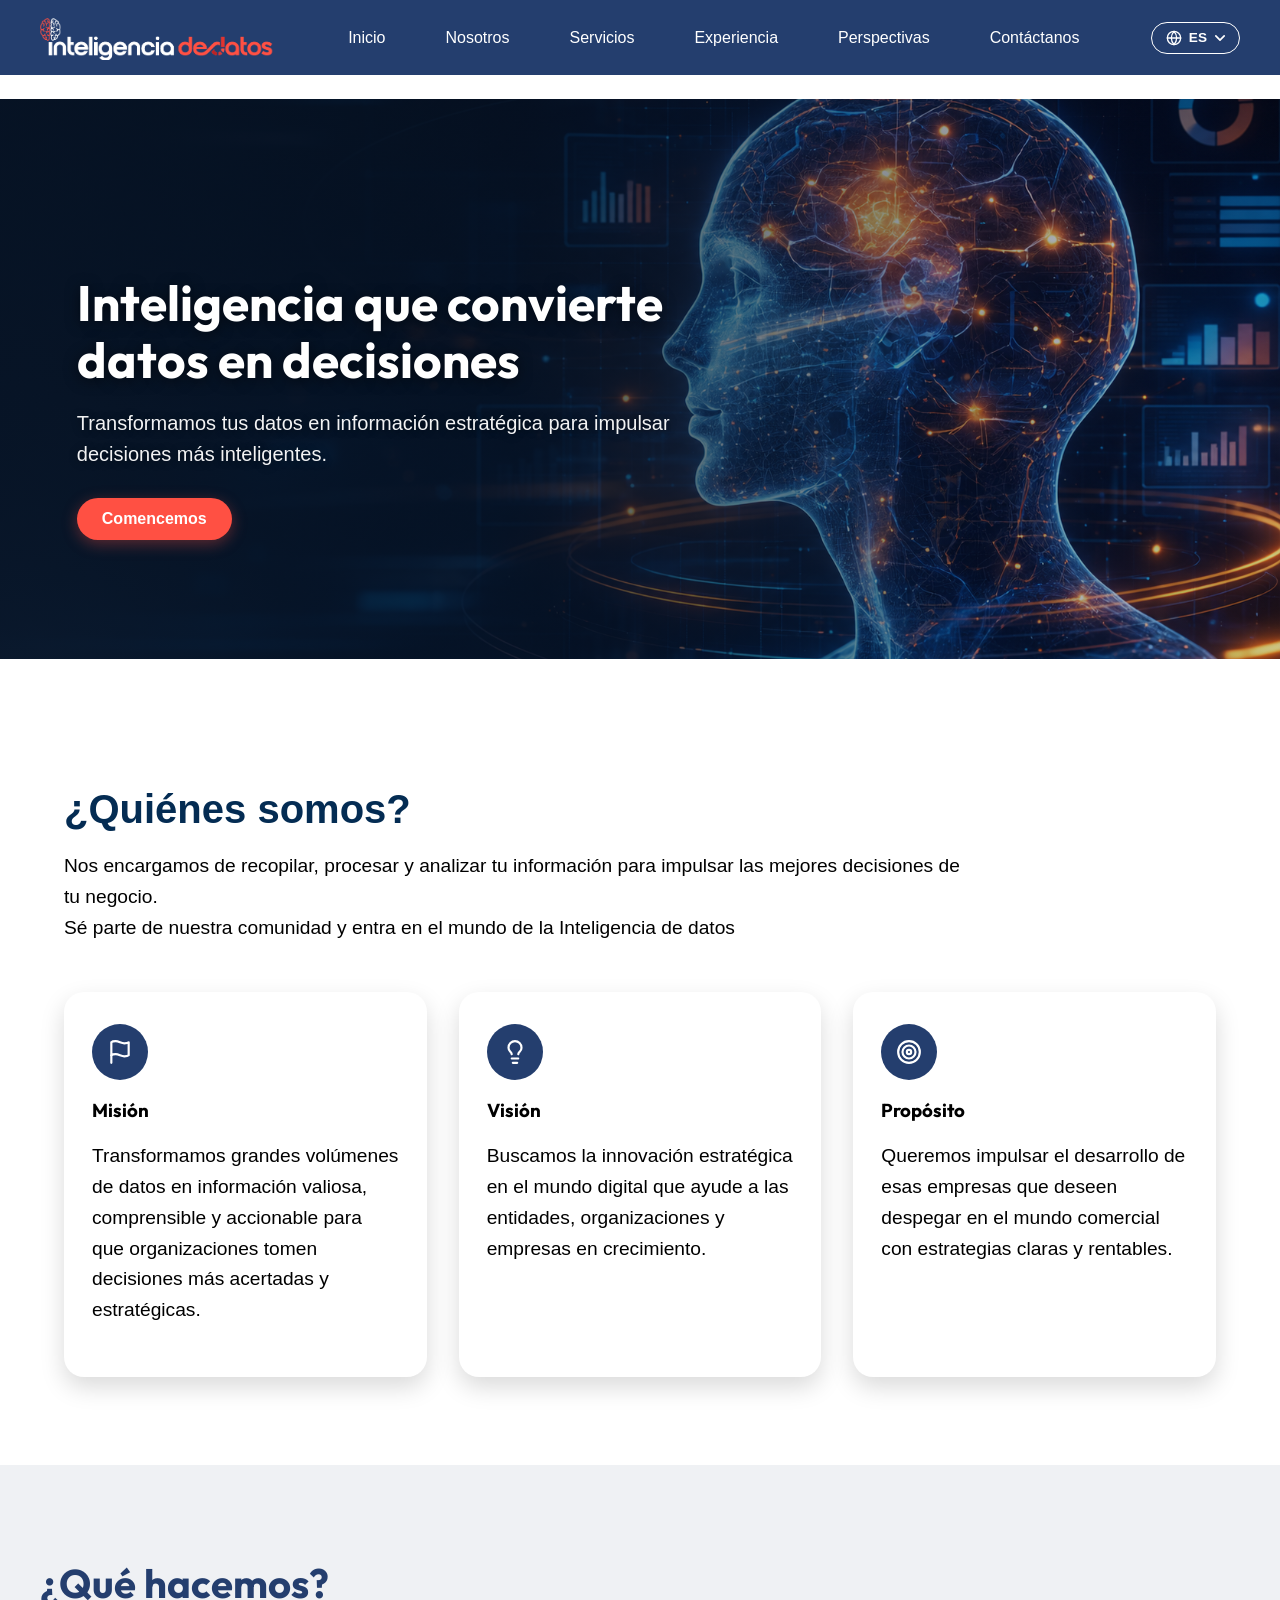
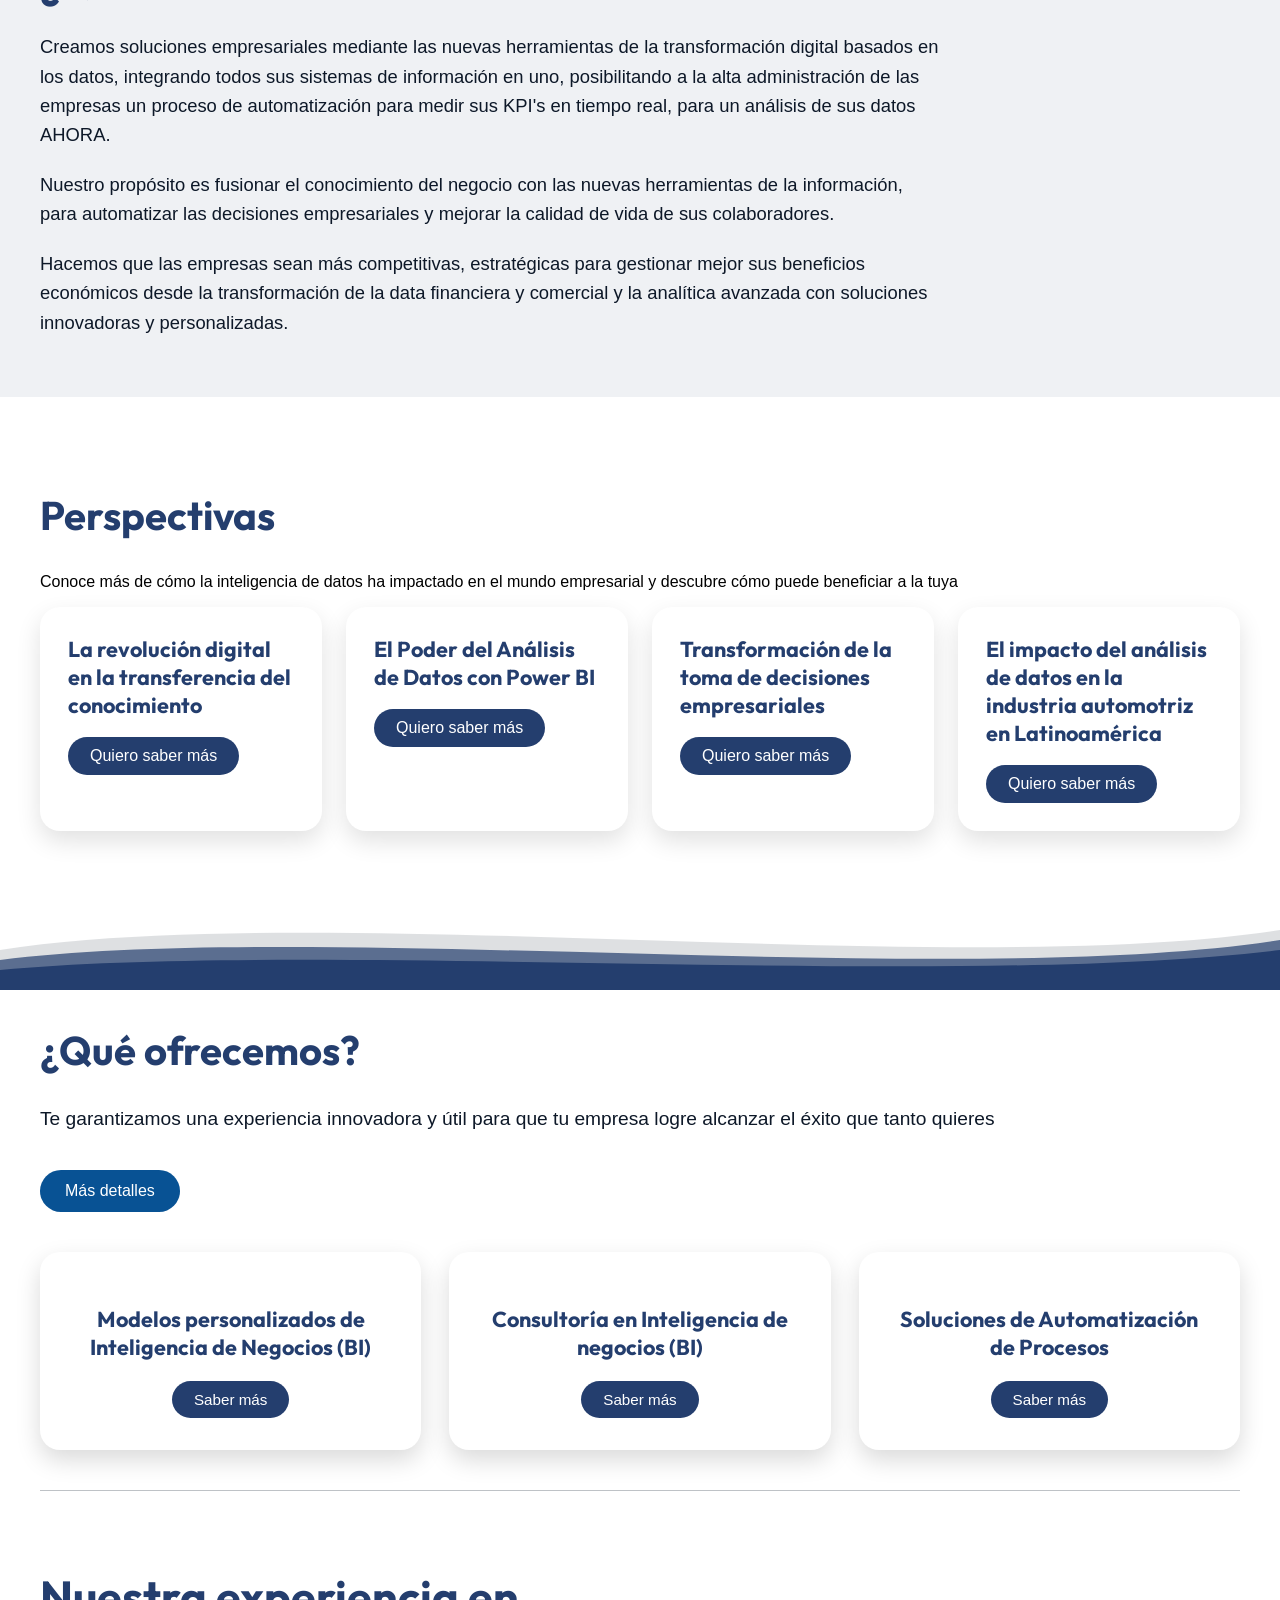
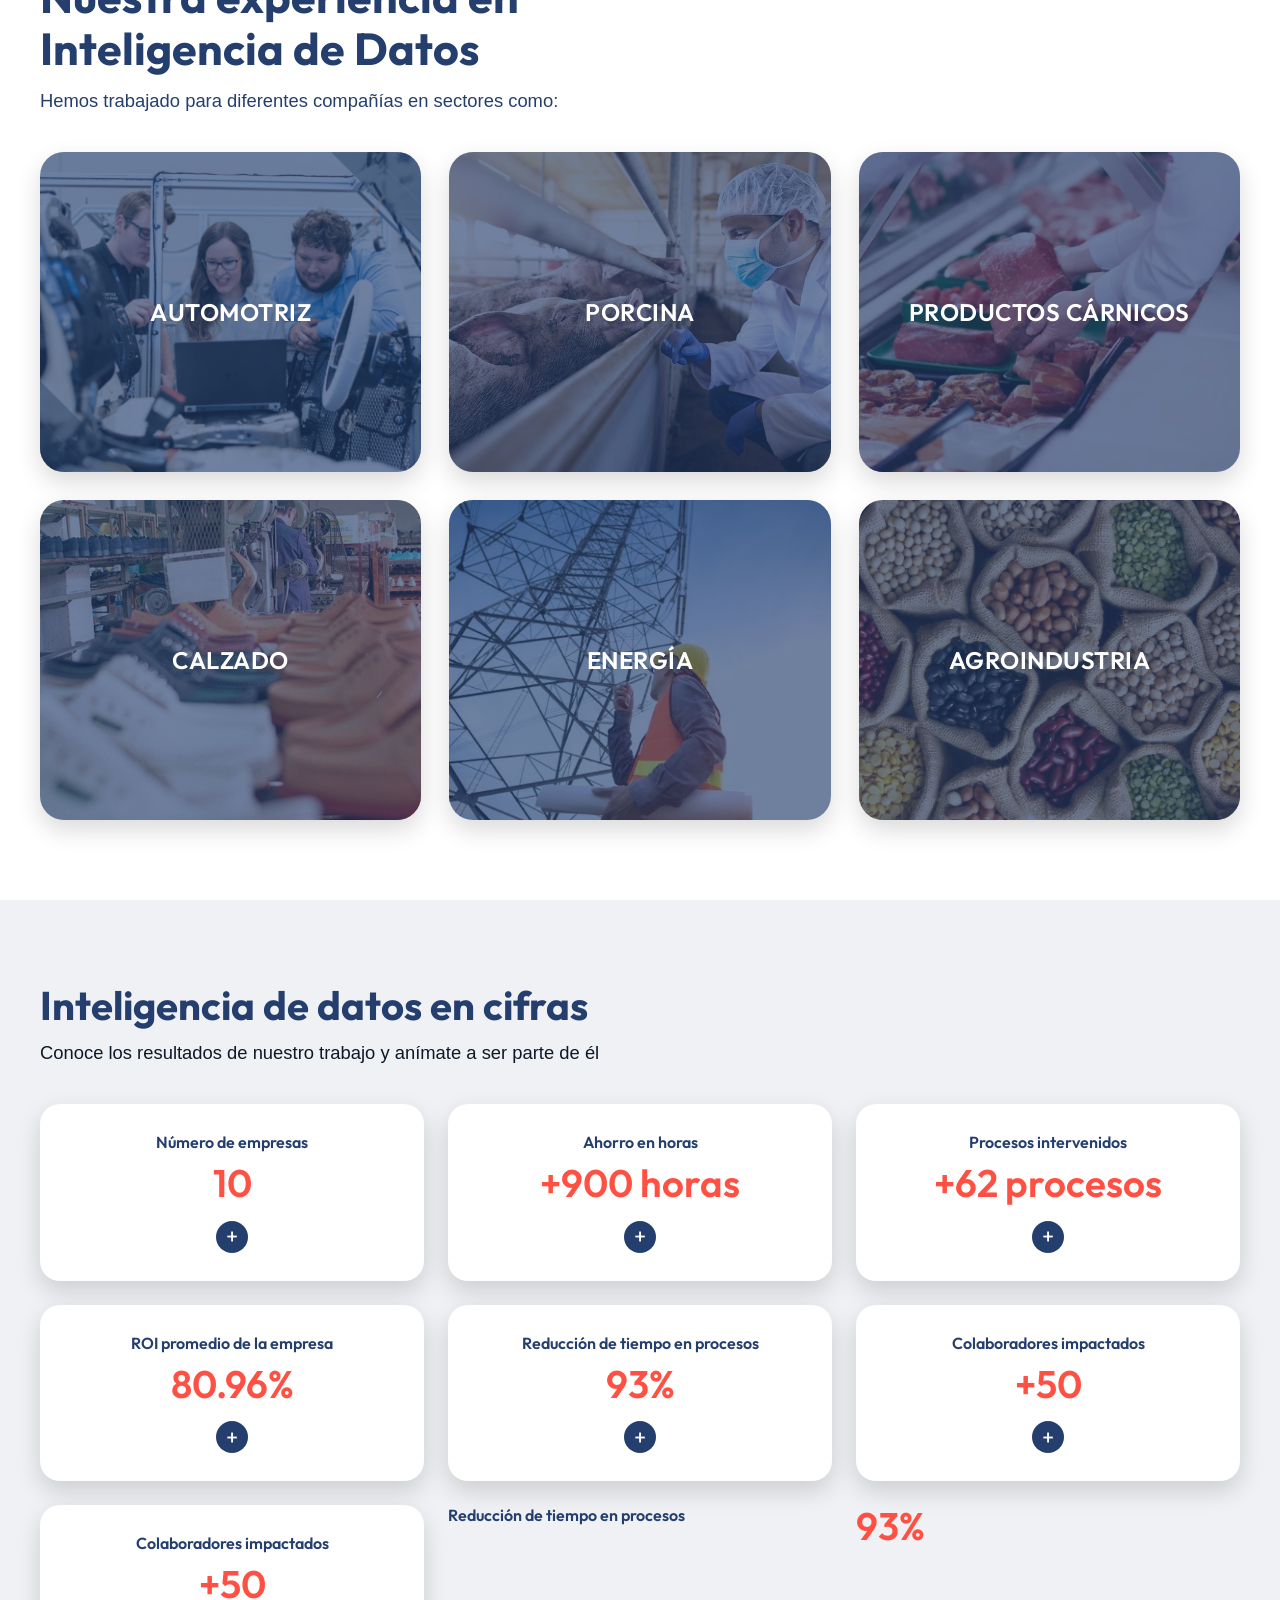
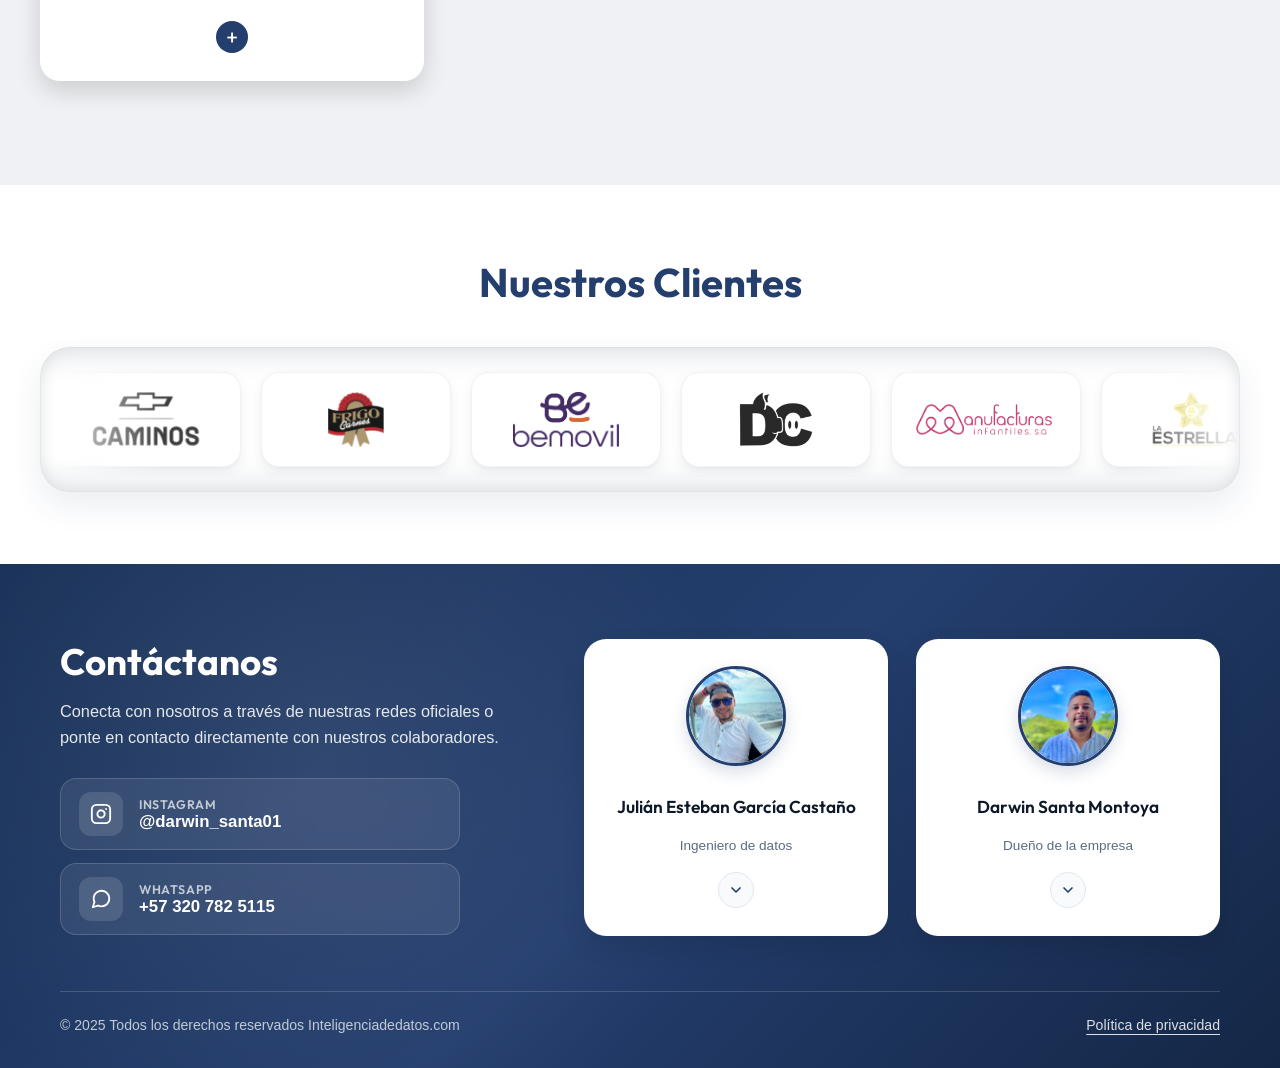
==== commit e70d5b18: "Add files via upload" ====
--- a/index.html
+++ b/index.html
@@ -6,6 +6,7 @@
   <title>Inteligencia de datos</title>  <!--TITULO DE LA PAGINA QUE SE MUESTRA EN LA PESTAÑA DEL NAVEGADOR-->
   <link href="https://fonts.googleapis.com/css2?family=Outfit:wght@400;600&display=swap" rel="stylesheet">   <!--IMPORTA LA FUENTE DESDE GOOGLE FONTS ESTABLECIDA COMO OUTFIT,400 ES EL TEXTO NORMAL Y 600 EN NEGRITA-->
   <link rel="stylesheet" href="style.css">  <!--IMPORTA EL ARCHIVO DE ESTILOS CSS, LO LLAMA -->
+  <link rel="icon" href="assets/LOGOPEQUEÑO1.svg" type="image/svg+xml">
 </head>
   <!-- COMIENZO DEL CUERPO DE LA PAGINA-->
 <body>
@@ -46,17 +47,17 @@
           </button>
         </li>
         <li>
-          <button type="button" class="lang-option" data-lang="en" role="option" aria-selected="false">
-            <span class="lang-flag">🇺🇸</span>
-            <span class="lang-name">English</span>
-            <span class="lang-code">EN</span>
+          <button type="button" class="lang-option" data-lang="en" role="option" aria-selected="false"> <!--OPCION DE IDIOMA INGLES, FALSE PRIMERO PORQUE LA PAGINA APARECE PRIMERAMENTE EN ESPAÑOL-->
+            <span class="lang-flag">🇺🇸</span>  <!--MUESTRA LA BANDERA DEL IDIOMA-->
+            <span class="lang-name">English</span>   <!--NOMBRE COMPLETO DEL IDIOMA-->
+            <span class="lang-code">EN</span>   <!--ABREVIATURA O SIGLA DEL IDIOMA-->
           </button>
         </li>
         <li>
-          <button type="button" class="lang-option" data-lang="pt" role="option" aria-selected="false">
-            <span class="lang-flag">🇧🇷</span>
-            <span class="lang-name">Português</span>
-            <span class="lang-code">PT</span>
+          <button type="button" class="lang-option" data-lang="pt" role="option" aria-selected="false">  <!--OPCION DE IDIOMA PORTUGUÉS, FALSE PRIMERO PORQUE LA PAGINA APARECE PRIMERAMENTE EN ESPAÑOL-->
+            <span class="lang-flag">🇧🇷</span>  <!--MUESTRA LA BANDERA DEL IDIOMA-->
+            <span class="lang-name">Português</span>  <!--NOMBRE COMPLETO DEL IDIOMA-->
+            <span class="lang-code">PT</span>  <!--ABREVIATURA O SIGLA DEL IDIOMA-->
           </button>
         </li>
       </ul>
@@ -90,35 +91,35 @@
       <div class="pilar-icono pilar-icono-mision">  <!--CONTENEDOR DEL ICONO DEL PILAR-->
         <svg class="pilar-svg" xmlns="http://www.w3.org/2000/svg" viewBox="0 0 24 24" fill="none" stroke="currentColor" stroke-width="2" stroke-linecap="round" stroke-linejoin="round" aria-hidden="true">  <!--ICONO GRAFICO VECTORIAL DE LA MISION-->
           <path d="M4 15s1-1 4-1 5 2 8 2 4-1 4-1V3s-1 1-4 1-5-2-8-2-4 1-4 1z"/>  <!--DIBUJA LA BANDERA DEL ICONO-->
-          <line x1="4" y1="22" x2="4" y2="15"/>  <!--DIBUJA EL ASTA DE LA BANDERA-->
+          <line x1="4" y1="22" x2="4" y2="15"/>  <!--DIBUJA EL PALO DE LA BANDERA-->
         </svg>
       </div>
       <h3 data-i18n="pilar_mision_tit">Misión</h3>  <!--TITULO DE TERCER NIVEL, SUBTITULO DE MENOR JERARQUIA DENTRO DE UNA TARJETA-->
-      <p data-i18n="pilar_mision_desc">Transformamos grandes volúmenes de datos en información valiosa, comprensible y accionable para que organizaciones tomen decisiones más acertadas y estratégicas.</p>  <!--DESCRIPCION DETALLADA DE LA MISION-->
+      <p data-i18n="pilar_mision_desc">Transformamos grandes volúmenes de datos en información valiosa, comprensible y accionable para que organizaciones tomen decisiones más acertadas y estratégicas.</p>  <!--DESCRIPCION DE LA MISION-->
     </article>
 
     <article>
-      <div class="pilar-icono pilar-icono-vision">
-        <svg class="pilar-svg" xmlns="http://www.w3.org/2000/svg" viewBox="0 0 24 24" fill="none" stroke="currentColor" stroke-width="2" stroke-linecap="round" stroke-linejoin="round" aria-hidden="true">
-          <path d="M15 14c.2-1 .7-1.7 1.5-2.5 1-.9 1.5-2.2 1.5-3.5A6 6 0 0 0 6 8c0 1 .2 2.2 1.5 3.5.7.7 1.3 1.5 1.5 2.5"/>
-          <path d="M9 18h6"/>
-          <path d="M10 22h4"/>
+      <div class="pilar-icono pilar-icono-vision"> <!--CONTENEDOR DEL ICONO DEL PILAR-->
+        <svg class="pilar-svg" xmlns="http://www.w3.org/2000/svg" viewBox="0 0 24 24" fill="none" stroke="currentColor" stroke-width="2" stroke-linecap="round" stroke-linejoin="round" aria-hidden="true">  <!--ICONO GRAFICO VECTORIAL DE LA VISION-->
+          <path d="M15 14c.2-1 .7-1.7 1.5-2.5 1-.9 1.5-2.2 1.5-3.5A6 6 0 0 0 6 8c0 1 .2 2.2 1.5 3.5.7.7 1.3 1.5 1.5 2.5"/>  <!--DIBUJA EL CIRCULO DEL BOMBILLO-->
+          <path d="M9 18h6"/>  <!--DIBUJA LA LINEA DE ARRIBA-->
+          <path d="M10 22h4"/>  <!--DIBUJA LA LINEA DE ABAJO-->
         </svg>
       </div>
-      <h3 data-i18n="pilar_vision_tit">Visión</h3>
-      <p data-i18n="pilar_vision_desc">Buscamos la innovación estratégica en el mundo digital que ayude a las entidades, organizaciones y empresas en crecimiento.</p>
+      <h3 data-i18n="pilar_vision_tit">Visión</h3>  <!--TITULO DE TERCER NIVEL, DE LA VISION-->
+      <p data-i18n="pilar_vision_desc">Buscamos la innovación estratégica en el mundo digital que ayude a las entidades, organizaciones y empresas en crecimiento.</p>  <!--DESCRIPCION DE LA VISION-->
     </article>
 
     <article>
-      <div class="pilar-icono pilar-icono-proposito">
-        <svg class="pilar-svg" xmlns="http://www.w3.org/2000/svg" viewBox="0 0 24 24" fill="none" stroke="currentColor" stroke-width="2" stroke-linecap="round" stroke-linejoin="round" aria-hidden="true">
-          <circle cx="12" cy="12" r="10"/>
-          <circle cx="12" cy="12" r="6"/>
-          <circle cx="12" cy="12" r="2"/>
+      <div class="pilar-icono pilar-icono-proposito">  <!--CONTENEDOR DEL ICONO DEL PROPOSITO-->
+        <svg class="pilar-svg" xmlns="http://www.w3.org/2000/svg" viewBox="0 0 24 24" fill="none" stroke="currentColor" stroke-width="2" stroke-linecap="round" stroke-linejoin="round" aria-hidden="true">  <!--ICONO GRAFICO VECTORIAL DEL PROPÓSITO-->
+          <circle cx="12" cy="12" r="10"/>  <!--PRIMER CIRCULO DEL ICONO-->
+          <circle cx="12" cy="12" r="6"/>  <!--SEGUNDO CIRCULO DEL ICONO-->
+          <circle cx="12" cy="12" r="2"/>  <!--TERCER CIRCULO DEL ICONO-->
         </svg>
       </div>
-      <h3 data-i18n="pilar_proposito_tit">Propósito</h3>
-      <p data-i18n="pilar_proposito_desc">Queremos impulsar el desarrollo de esas empresas que deseen despegar en el mundo comercial con estrategias claras y rentables.</p>
+      <h3 data-i18n="pilar_proposito_tit">Propósito</h3>  <!--TITULO DE TERCER NIVEL, DEL PROPÓSITO-->
+      <p data-i18n="pilar_proposito_desc">Queremos impulsar el desarrollo de esas empresas que deseen despegar en el mundo comercial con estrategias claras y rentables.</p>  <!--DESCRIPCION DEL PROPÓSITO-->
     </article>
   </div>
 </section>
@@ -128,74 +129,75 @@
   <p data-i18n="que_hacemos_p1">Creamos soluciones empresariales mediante las nuevas herramientas de la transformación digital basados en los datos, integrando todos sus sistemas de información en uno, posibilitando a la alta administración de las empresas un proceso de automatización para medir sus KPI's en tiempo real, para un análisis de sus datos AHORA.</p>  <!--PRIMER PARRAFO SOBRE SOLUCIONES EMPRESARIALES Y AUTOMATIZACION DE KPIS-->
   <p data-i18n="que_hacemos_p2">Nuestro propósito es fusionar el conocimiento del negocio con las nuevas herramientas de la información, para automatizar las decisiones empresariales y mejorar la calidad de vida de sus colaboradores.</p>
   <p data-i18n="que_hacemos_p3">Hacemos que las empresas sean más competitivas, estratégicas para gestionar mejor sus beneficios económicos desde la transformación de la data financiera y comercial y la analítica avanzada con soluciones innovadoras y personalizadas.</p>
-</section>
+</section>  <!--SE SEPARA POR LINEAS PARA QUE JAVAS PUEDA TRADUCIR CADA PARTE POR SEPARADO-->
 
 <section id="perspectivas">  <!--SECCION DE ARTICULOS Y PERSPECTIVAS DE LA INDUSTRIA-->
   <h2 data-i18n="perspectivas_titulo">Perspectivas</h2>  <!--TITULO DE LA SECCION-->
   <p data-i18n="perspectivas_subtitulo">Conoce más de cómo la inteligencia de datos ha impactado en el mundo empresarial y descubre cómo puede beneficiar a la tuya</p>  <!--TEXTO INTRODUCTORIO DE PERSPECTIVAS-->
-  <div class="perspectivas-grid">  <!--CUADRICULA QUE ORGANIZA LAS TARJETAS DE PERSPECTIVAS-->
+  <div class="perspectivas-grid">  <!--CUADRICULA QUE ORGANIZA LAS TARJETAS DE PERSPECTIVAS EN COLUMNAS Y FILAS -->
+
     <article class="perspectiva-tarjeta">  <!--TARJETA INDIVIDUAL DE UN ARTICULO-->
       <h3 data-i18n="pers_card1_tit">La revolución digital en la transferencia del conocimiento</h3>  <!--TITULO DEL ARTICULO-->
-      <a class="btn-quiero-saber-mas" data-i18n="btn_quiero_saber_mas" href="perspectiva1.html">Quiero saber más</a>  <!--ENLACE PARA LEER EL ARTICULO COMPLETO-->
+      <a class="btn-quiero-saber-mas" data-i18n="btn_quiero_saber_mas" href="perspectiva1.html">Quiero saber más</a>  <!--BOTON PARA LEER EL ARTICULO COMPLETO-->
     </article>
 
     <article class="perspectiva-tarjeta">
-      <h3 data-i18n="pers_card2_tit">El Poder del Análisis de Datos con Power BI</h3>
-      <a class="btn-quiero-saber-mas" data-i18n="btn_quiero_saber_mas" href="perspectiva2.html#perspectiva-2">Quiero saber más</a>
+      <h3 data-i18n="pers_card2_tit">El Poder del Análisis de Datos con Power BI</h3>  <!--TITULO DE LA TARJETA-->
+      <a class="btn-quiero-saber-mas" data-i18n="btn_quiero_saber_mas" href="perspectiva2.html#perspectiva-2">Quiero saber más</a>  <!--BOTON PARA LEER EL ARTICULO COMPLETO-->
     </article>
 
     <article class="perspectiva-tarjeta">
-      <h3 data-i18n="pers_card3_tit">Transformación de la toma de decisiones empresariales</h3>
-      <a class="btn-quiero-saber-mas" data-i18n="btn_quiero_saber_mas" href="perspectiva3.html#perspectiva-3">Quiero saber más</a>
+      <h3 data-i18n="pers_card3_tit">Transformación de la toma de decisiones empresariales</h3>  <!--TITULO DE LA TARJETA-->
+      <a class="btn-quiero-saber-mas" data-i18n="btn_quiero_saber_mas" href="perspectiva3.html#perspectiva-3">Quiero saber más</a>  <!--BOTON PARA LEER EL ARTICULO COMPLETO-->
     </article>
 
     <article class="perspectiva-tarjeta">
-      <h3 data-i18n="pers_card4_tit">El impacto del análisis de datos en la industria automotriz en Latinoamérica</h3>
-      <a class="btn-quiero-saber-mas" data-i18n="btn_quiero_saber_mas" href="perspectiva4.html#perspectiva-4">Quiero saber más</a>
+      <h3 data-i18n="pers_card4_tit">El impacto del análisis de datos en la industria automotriz en Latinoamérica</h3>  <!--TITULO DE LA TARJETA-->
+      <a class="btn-quiero-saber-mas" data-i18n="btn_quiero_saber_mas" href="perspectiva4.html#perspectiva-4">Quiero saber más</a>  <!--BOTON PARA LEER EL ARTICULO COMPLETO-->
     </article>
   </div>
 </section>
 
-<section id="servicios">  <!--SECCION QUE PRESENTA LOS SERVICIOS QUE OFRECE LA EMPRESA-->
+<section id="servicios">  <!--SECCION QUE DE LOS SERVICIOS QUE OFRECE LA EMPRESA-->
   <svg class="ola" viewBox="0 0 1440 100" preserveAspectRatio="none">   <!--OLA DECORATIVA-->
   <path d="M0,60 C360,10 1080,90 1440,40 L1440,100 L0,100 Z" fill="#BEC2C6" opacity="0.5"></path>  <!--PRIMERA ONDULACION GRIS DECORATIVA-->
-  <path d="M0,70 C360,30 1080,100 1440,50 L1440,100 L0,100 Z" fill="#243E6E" opacity="0.7"></path>
-  <path d="M0,80 C360,50 1080,100 1440,60 L1440,100 L0,100 Z" fill="#243E6E"></path>
+  <path d="M0,70 C360,30 1080,100 1440,50 L1440,100 L0,100 Z" fill="#243E6E" opacity="0.7"></path>  <!--SEGUNDA ONDULACION AZUL DECORATIVA-->
+  <path d="M0,80 C360,50 1080,100 1440,60 L1440,100 L0,100 Z" fill="#243E6E"></path>  <!--TERCERA ONDULACION AZUL DECORATIVA-->
 </svg>
   <h2 data-i18n="servicios_titulo">¿Qué ofrecemos?</h2>  <!--TITULO DE LA SECCION DE SERVICIOS-->
   <p data-i18n="servicios_subtitulo">Te garantizamos una experiencia innovadora y útil para que tu empresa logre alcanzar el éxito que tanto quieres</p>  <!--DESCRIPCION INTRODUCTORIA DE SERVICIOS-->
   <a href="#contactanos" class="btn-primario" data-i18n="servicios_btn_detalles">Más detalles</a>  <!--BOTON PARA CONTACTAR POR MAS DETALLES-->
 
   <div class="servicios-grid">  <!--CONTENEDOR EN CUADRICULA DE TARJETAS DE SERVICIOS-->
-    <article class="servicio-card">  <!--TARJETA DE UN SERVICIO EN PARTICULAR-->
-      <h3 data-i18n="serv1_tit">Modelos personalizados de Inteligencia de Negocios (BI)</h3>  <!--NOMBRE DEL SERVICIO-->
+    <article class="servicio-card">  <!--TARJETA DEL SERVICIO1-->
+      <h3 data-i18n="serv1_tit">Modelos personalizados de Inteligencia de Negocios (BI)</h3>  <!--TITULO DEL SERVICIO-->
       <button type="button" class="btn-saber-mas" data-i18n="btn_saber_mas">Saber más</button>  <!--BOTON INTERACTIVO PARA MOSTRAR U OCULTAR EL CONTENIDO-->
       <div class="servicio-contenido">  <!--BLOQUE DESPLEGABLE CON EL DETALLE DEL SERVICIO-->
-        <p data-i18n="serv1_desc">Diseñamos modelos de BI que no solo interpretan números; anticipan movimientos. Es como tener un copiloto para tus decisiones estratégicas, además, convierte datos en conocimiento procesable, accionable y optimizado para tu empresa.</p>  <!--TEXTO EXPLICATIVO DEL SERVICIO-->
-      </div>
-    </article>
-
-    <article class="servicio-card">
-      <h3 data-i18n="serv2_tit">Consultoría en Inteligencia de negocios (BI)</h3>
-      <button type="button" class="btn-saber-mas" data-i18n="btn_saber_mas">Saber más</button>
-      <div class="servicio-contenido">
-        <p data-i18n="serv2_desc">Analizamos tus operaciones, te acompañamos a identificar y explorar tus necesidades y oportunidades, además, te equipamos con herramientas de BI que no solo funcionan, sino que transforman tu empresa en una organización basada en datos.</p>
-      </div>
-    </article>
-
-    <article class="servicio-card">
-      <h3 data-i18n="serv3_tit">Soluciones de Automatización de Procesos</h3>
-      <button type="button" class="btn-saber-mas" data-i18n="btn_saber_mas">Saber más</button>
-      <div class="servicio-contenido">
-        <p data-i18n="serv3_desc">Automatizamos tus procesos con una precisión quirúrgica. En Inteligencia de Datos, creamos sistemas que trabajan como tú lo harías, pero más rápido, más inteligente y sin errores. Esto no es solo eficiencia, es liberarte para pensar en grande.</p>
+        <p data-i18n="serv1_desc">Diseñamos modelos de BI que no solo interpretan números; anticipan movimientos. Es como tener un copiloto para tus decisiones estratégicas, además, convierte datos en conocimiento procesable, accionable y optimizado para tu empresa.</p>  <!--DESCRIPCION DEL SERVICIO-->
+      </div>
+    </article>
+
+    <article class="servicio-card">  <!--TARJETA DEL SERVICIO2-->
+      <h3 data-i18n="serv2_tit">Consultoría en Inteligencia de negocios (BI)</h3>  <!--TITULO DEL SERVICIO-->
+      <button type="button" class="btn-saber-mas" data-i18n="btn_saber_mas">Saber más</button>  <!--BOTON INTERACTIVO PARA MOSTRAR U OCULTAR EL CONTENIDO-->
+      <div class="servicio-contenido">  <!--BLOQUE DESPLEGABLE CON EL DETALLE DEL SERVICIO-->
+        <p data-i18n="serv2_desc">Analizamos tus operaciones, te acompañamos a identificar y explorar tus necesidades y oportunidades, además, te equipamos con herramientas de BI que no solo funcionan, sino que transforman tu empresa en una organización basada en datos.</p>  <!--DESCRIPCION DEL SERVICIO-->
+      </div>
+    </article>
+
+    <article class="servicio-card">  <!--TARJETA DEL SERVICIO3-->
+      <h3 data-i18n="serv3_tit">Soluciones de Automatización de Procesos</h3>  <!--TITULO DEL SERVICIO-->
+      <button type="button" class="btn-saber-mas" data-i18n="btn_saber_mas">Saber más</button>  <!--BOTON INTERACTIVO PARA MOSTRAR U OCULTAR EL CONTENIDO-->
+      <div class="servicio-contenido">  <!--BLOQUE DESPLEGABLE CON EL DETALLE DEL SERVICIO-->
+        <p data-i18n="serv3_desc">Automatizamos tus procesos con una precisión quirúrgica. En Inteligencia de Datos, creamos sistemas que trabajan como tú lo harías, pero más rápido, más inteligente y sin errores. Esto no es solo eficiencia, es liberarte para pensar en grande.</p>  <!--DESCRIPCION DEL SERVICIO-->
       </div>
     </article>
   </div>
 </section>
 
-<hr class="divisor-secciones">  <!--LINEA HORIZONTAL VISUAL QUE SEPARA SECCIONES-->
-
-<section id="experiencia">  <!--SECCION QUE MUESTRA LOS SECTORES DONDE TIENEN EXPERIENCIA-->
+<hr class="divisor-secciones">  <!--HR= HORIZONTAL RULE, LINEA HORIZONTAL VISUAL QUE SEPARA SECCIONES-->
+
+<section id="experiencia">  <!--SECCION QUE MUESTRA LOS SECTORES DE  EXPERIENCIA-->
   <div class="experiencia-intro">  <!--CONTENEDOR DEL ENCABEZADO DE EXPERIENCIA-->
     <h2 data-i18n="exp_titulo">Nuestra experiencia en<br>Inteligencia de Datos</h2>  <!--TITULO DE EXPERIENCIA-->
     <p data-i18n="exp_subtitulo">Hemos trabajado para diferentes compañías en sectores como:</p>  <!--TEXTO GUIA DE LOS SECTORES-->
@@ -208,34 +210,34 @@
       <h3 data-i18n="exp_sec_automotriz">AUTOMOTRIZ</h3>  <!--NOMBRE DEL SECTOR EN MAYUSCULAS-->
     </article>
 
-    <article class="experiencia-card">
-      <img src="assets/experiencia-porcino.jpg" alt="Sector Porcino" class="experiencia-img">
-      <div class="experiencia-overlay"></div>
-      <h3 data-i18n="exp_sec_porcina">PORCINA</h3>
-    </article>
-
-    <article class="experiencia-card">
-      <img src="assets/experiencia-carnica.webp" alt="Productos Cárnicos" class="experiencia-img">
-      <div class="experiencia-overlay"></div>
-      <h3 data-i18n="exp_sec_carnicos">PRODUCTOS CÁRNICOS</h3>
-    </article>
-
-    <article class="experiencia-card">
-      <img src="assets/experiencia-calzado.jpg" alt="Sector Calzado" class="experiencia-img">
-      <div class="experiencia-overlay"></div>
-      <h3 data-i18n="exp_sec_calzado">CALZADO</h3>
-    </article>
-
-    <article class="experiencia-card">
-      <img src="assets/experiencia-energia.jpg" alt="Sector Energía" class="experiencia-img">
-      <div class="experiencia-overlay"></div>
-      <h3 data-i18n="exp_sec_energia">ENERGÍA</h3>
-    </article>
-
-    <article class="experiencia-card">
-      <img src="assets/experiencia-granos.webp" alt="Sector Agroindustria" class="experiencia-img">
-      <div class="experiencia-overlay"></div>
-      <h3 data-i18n="exp_sec_agro">AGROINDUSTRIA</h3>
+    <article class="experiencia-card">  <!--TARJETA DE UN SECTOR CON IMAGEN Y TITULO-->
+      <img src="assets/experiencia-porcino.jpg" alt="Sector Porcino" class="experiencia-img"> <!--FOTOGRAFIA REPRESENTATIVA DEL SECTOR-->
+      <div class="experiencia-overlay"></div>  <!--CAPA DE SOMBRA OSCURA SOBRE LA FOTO PARA LEER MEJOR EL TEXTO-->
+      <h3 data-i18n="exp_sec_porcina">PORCINA</h3>  <!--NOMBRE DEL SECTOR EN MAYUSCULAS-->
+    </article>
+
+    <article class="experiencia-card"> <!--TARJETA DE UN SECTOR CON IMAGEN Y TITULO-->
+      <img src="assets/experiencia-carnica.webp" alt="Productos Cárnicos" class="experiencia-img"> <!--FOTOGRAFIA REPRESENTATIVA DEL SECTOR-->
+      <div class="experiencia-overlay"></div>  <!--CAPA DE SOMBRA OSCURA SOBRE LA FOTO PARA LEER MEJOR EL TEXTO-->
+      <h3 data-i18n="exp_sec_carnicos">PRODUCTOS CÁRNICOS</h3>  <!--NOMBRE DEL SECTOR EN MAYUSCULAS-->
+    </article>
+
+    <article class="experiencia-card">  <!--TARJETA DE UN SECTOR CON IMAGEN Y TITULO-->
+      <img src="assets/experiencia-calzado.jpg" alt="Sector Calzado" class="experiencia-img"> <!--FOTOGRAFIA REPRESENTATIVA DEL SECTOR-->
+      <div class="experiencia-overlay"></div>  <!--CAPA DE SOMBRA OSCURA SOBRE LA FOTO PARA LEER MEJOR EL TEXTO-->
+      <h3 data-i18n="exp_sec_calzado">CALZADO</h3>  <!--NOMBRE DEL SECTOR EN MAYUSCULAS-->
+    </article>
+
+    <article class="experiencia-card">  <!--TARJETA DE UN SECTOR CON IMAGEN Y TITULO-->
+      <img src="assets/experiencia-energia.jpg" alt="Sector Energía" class="experiencia-img"> <!--FOTOGRAFIA REPRESENTATIVA DEL SECTOR-->
+      <div class="experiencia-overlay"></div>  <!--CAPA DE SOMBRA OSCURA SOBRE LA FOTO PARA LEER MEJOR EL TEXTO-->
+      <h3 data-i18n="exp_sec_energia">ENERGÍA</h3>  <!--NOMBRE DEL SECTOR EN MAYUSCULAS-->
+    </article>
+
+    <article class="experiencia-card"> <!--TARJETA DE UN SECTOR CON IMAGEN Y TITULO-->
+      <img src="assets/experiencia-granos.webp" alt="Sector Agroindustria" class="experiencia-img"> <!--FOTOGRAFIA REPRESENTATIVA DEL SECTOR-->
+      <div class="experiencia-overlay"></div>  <!--CAPA DE SOMBRA OSCURA SOBRE LA FOTO PARA LEER MEJOR EL TEXTO-->
+      <h3 data-i18n="exp_sec_agro">AGROINDUSTRIA</h3>  <!--NOMBRE DEL SECTOR EN MAYUSCULAS-->
     </article>
   </div>
 </section>
@@ -256,35 +258,50 @@
       </div>
     </article>
 
-    <article class="cifra-card">
-      <button type="button" class="btn-cifra-toggle" aria-expanded="false" aria-label="Ampliar tarjeta" data-i18n-aria="aria_ampliar_tarjeta">+</button>
-      <h3 class="cifra-etiqueta" data-i18n="cifra2_etiqueta">Ahorro en horas</h3>
-      <span class="cifra-numero" data-i18n="cifra2_numero">+900 horas</span>
-      <div class="cifra-contenido">
-        <p data-i18n="cifra2_desc">Horas recuperadas gracias a la automatización de procesos manuales y reportes repetitivos.</p>
-      </div>
-    </article>
-
-    <article class="cifra-card">
-      <button type="button" class="btn-cifra-toggle" aria-expanded="false" aria-label="Ampliar tarjeta" data-i18n-aria="aria_ampliar_tarjeta">+</button>
-      <h3 class="cifra-etiqueta" data-i18n="cifra3_etiqueta">Procesos intervenidos</h3>
-      <span class="cifra-numero" data-i18n="cifra3_numero">+62 procesos</span>
-      <div class="cifra-contenido">
-        <p data-i18n="cifra3_desc">Procesos empresariales optimizados mediante soluciones de BI y automatización personalizadas.</p>
-      </div>
-    </article>
-
-    <article class="cifra-card">
-      <button type="button" class="btn-cifra-toggle" aria-expanded="false" aria-label="Ampliar tarjeta" data-i18n-aria="aria_ampliar_tarjeta">+</button>
-      <h3 class="cifra-etiqueta" data-i18n="cifra4_etiqueta">ROI promedio de la empresa</h3>
-      <span class="cifra-numero">80.96%</span>
-      <div class="cifra-contenido">
-        <p data-i18n="cifra4_desc">Retorno sobre la inversión promedio logrado por nuestros clientes tras implementar nuestras soluciones.</p>
-      </div>
-    </article>
-
-    <article class="cifra-card">
-      <button type="button" class="btn-cifra-toggle" aria-expanded="false" aria-label="Ampliar tarjeta" data-i18n-aria="aria_ampliar_tarjeta">+</button>
+    <article class="cifra-card">  <!--TARJETA DE UNA CIFRA O LOGRO-->
+      <button type="button" class="btn-cifra-toggle" aria-expanded="false" aria-label="Ampliar tarjeta" data-i18n-aria="aria_ampliar_tarjeta">+</button>  <!--BOTON PARA EXPANDIR O DETALLAR LA INFORMACION DE LA CIFRA-->
+      <h3 class="cifra-etiqueta" data-i18n="cifra2_etiqueta">Ahorro en horas</h3>  <!--TITULO O CONCEPTO DE LA METRICA-->
+      <span class="cifra-numero" data-i18n="cifra2_numero">+900 horas</span>  <!--NUMERO O VALOR DESTACADO-->
+      <div class="cifra-contenido">  <!--CONTENEDOR DEL TEXTO DETALLADO QUE SE ABRE AL DAR CLICK-->
+        <p data-i18n="cifra2_desc">Horas recuperadas gracias a la automatización de procesos manuales y reportes repetitivos.</p>  <!--TEXTO EXPLICATIVO DE LA CIFRA-->
+      </div>
+    </article>
+
+    <article class="cifra-card">  <!--TARJETA DE UNA CIFRA O LOGRO-->
+      <button type="button" class="btn-cifra-toggle" aria-expanded="false" aria-label="Ampliar tarjeta" data-i18n-aria="aria_ampliar_tarjeta">+</button>  <!--BOTON PARA EXPANDIR O DETALLAR LA INFORMACION DE LA CIFRA-->
+      <h3 class="cifra-etiqueta" data-i18n="cifra3_etiqueta">Procesos intervenidos</h3>  <!--TITULO O CONCEPTO DE LA METRICA-->
+      <span class="cifra-numero" data-i18n="cifra3_numero">+62 procesos</span>  <!--NUMERO O VALOR DESTACADO-->
+      <div class="cifra-contenido">  <!--CONTENEDOR DEL TEXTO DETALLADO QUE SE ABRE AL DAR CLICK-->
+        <p data-i18n="cifra3_desc">Procesos empresariales optimizados mediante soluciones de BI y automatización personalizadas.</p>  <!--TEXTO EXPLICATIVO DE LA CIFRA-->
+      </div>
+    </article>
+
+    <article class="cifra-card">  <!--TARJETA DE UNA CIFRA O LOGRO-->
+      <button type="button" class="btn-cifra-toggle" aria-expanded="false" aria-label="Ampliar tarjeta" data-i18n-aria="aria_ampliar_tarjeta">+</button>  <!--BOTON PARA EXPANDIR O DETALLAR LA INFORMACION DE LA CIFRA-->
+      <h3 class="cifra-etiqueta" data-i18n="cifra4_etiqueta">ROI promedio de la empresa</h3>  <!--TITULO O CONCEPTO DE LA METRICA-->
+      <span class="cifra-numero" data-i18n="cifra4_numero">80.96%</span>  <!--NUMERO O VALOR DESTACADO-->
+      <div class="cifra-contenido">  <!--CONTENEDOR DEL TEXTO DETALLADO QUE SE ABRE AL DAR CLICK-->
+        <p data-i18n="cifra4_desc">Retorno sobre la inversión promedio logrado por nuestros clientes tras implementar nuestras soluciones.</p>  <!--TEXTO EXPLICATIVO DE LA CIFRA-->
+      </div>
+    </article>
+
+    <article class="cifra-card">  <!--TARJETA DE UNA CIFRA O LOGRO-->
+      <button type="button" class="btn-cifra-toggle" aria-expanded="false" aria-label="Ampliar tarjeta" data-i18n-aria="aria_ampliar_tarjeta">+</button>  <!--BOTON PARA EXPANDIR O DETALLAR LA INFORMACION DE LA CIFRA-->
+      <h3 class="cifra-etiqueta" data-i18n="cifra5_etiqueta">Reducción de tiempo en procesos</h3>  <!--TITULO O CONCEPTO DE LA METRICA-->
+      <span class="cifra-numero" data-i18n="cifra5_numero">93%</span>  <!--NUMERO O VALOR DESTACADO-->
+      <div class="cifra-contenido">  <!--CONTENEDOR DEL TEXTO DETALLADO QUE SE ABRE AL DAR CLICK-->
+        <p data-i18n="cifra5_desc">Reducción media del tiempo operativo en procesos intervenidos con automatización e inteligencia de datos.</p>  <!--TEXTO EXPLICATIVO DE LA CIFRA-->
+      </div>
+    </article>
+
+    <article class="cifra-card">  <!--TARJETA DE UNA CIFRA O LOGRO-->
+      <button type="button" class="btn-cifra-toggle" aria-expanded="false" aria-label="Ampliar tarjeta" data-i18n-aria="aria_ampliar_tarjeta">+</button>  <!--BOTON PARA EXPANDIR O DETALLAR LA INFORMACION DE LA CIFRA-->
+      <h3 class="cifra-etiqueta" data-i18n="cifra6_etiqueta">Colaboradores impactados</h3>  <!--TITULO O CONCEPTO DE LA METRICA-->
+      <span class="cifra-numero" data-i18n="cifra6_numero">+50</span>  <!--NUMERO O VALOR DESTACADO-->
+      <div class="cifra-contenido">  <!--CONTENEDOR DEL TEXTO DETALLADO QUE SE ABRE AL DAR CLICK-->
+        <p data-i18n="cifra6_desc">Colaboradores que han beneficiado directamente de la implementación de nuestras soluciones.</p>  <!--TEXTO EXPLICATIVO DE LA CIFRA-->
+      </div>
+    </article>
       <h3 class="cifra-etiqueta" data-i18n="cifra5_etiqueta">Reducción de tiempo en procesos</h3>
       <span class="cifra-numero">93%</span>
       <div class="cifra-contenido">
@@ -292,12 +309,12 @@
       </div>
     </article>
 
-    <article class="cifra-card">
-      <button type="button" class="btn-cifra-toggle" aria-expanded="false" aria-label="Ampliar tarjeta" data-i18n-aria="aria_ampliar_tarjeta">+</button>
-      <h3 class="cifra-etiqueta" data-i18n="cifra6_etiqueta">Colaboradores impactados</h3>
-      <span class="cifra-numero">+50</span>
-      <div class="cifra-contenido">
-        <p data-i18n="cifra6_desc">Colaboradores que mejoraron su calidad de trabajo gracias a herramientas de datos accesibles y claras.</p>
+    <article class="cifra-card">  <!--TARJETA DE UNA CIFRA O LOGRO-->
+      <button type="button" class="btn-cifra-toggle" aria-expanded="false" aria-label="Ampliar tarjeta" data-i18n-aria="aria_ampliar_tarjeta">+</button>  <!--BOTON PARA EXPANDIR O DETALLAR LA INFORMACION DE LA CIFRA-->
+      <h3 class="cifra-etiqueta" data-i18n="cifra6_etiqueta">Colaboradores impactados</h3>  <!--TITULO O CONCEPTO DE LA METRICA-->
+      <span class="cifra-numero" data-i18n="cifra6_numero">+50</span>  <!--NUMERO O VALOR DESTACADO-->
+      <div class="cifra-contenido">  <!--CONTENEDOR DEL TEXTO DETALLADO QUE SE ABRE AL DAR CLICK-->
+        <p data-i18n="cifra6_desc">Colaboradores que mejoraron su calidad de trabajo gracias a herramientas de datos accesibles y claras.</p>  <!--TEXTO EXPLICATIVO DE LA CIFRA-->
       </div>
     </article>
   </div>
@@ -308,7 +325,7 @@
     <h2 data-i18n="clientes_titulo">Nuestros Clientes</h2>  <!--TITULO DE LA SECCION-->
   </div>
 
-  <div class="clientes-carousel-wrapper">  <!--CONTENEDOR EXTERNO QUE PERMITE EL DESPLAZAMIENTO INFINITO-->
+  <div class="clientes-carousel-wrapper">  <!--CARRUSEL INFINITO QUE MUESTRA LOS CLIENTES-->
     <div class="clientes-viewport">  <!--VENTANA VISIBLE DE RECORTE DEL CARRUSEL-->
       <div class="clientes-track" id="clientes-track">  <!--CINTA CONTINUA QUE SE DESPLAZA HORIZONTALMENTE-->
         <!-- BLOQUE 1 DE LOGOS -->
@@ -318,104 +335,104 @@
           </a>
         </div>
         <div class="cliente-item">
-          <a href="https://frigocarnes.co/" aria-label="Visitar el sitio de Frigo Carnes">
-            <img src="assets/IDCLIENTESFRIGOCARNES.svg" alt="Frigo Carnes" class="cliente-logo">
-          </a>
-        </div>
-        <div class="cliente-item">
-          <a href="https://bemovil.net/" aria-label="Visitar el sitio de Bemovil">
-            <img src="assets/IDCLIENTESBEMOVIL.png" alt="Bemovil" class="cliente-logo">
-          </a>
-        </div>
-        <div class="cliente-item">
-          <img src="assets/IDCLIENTESDC.svg" alt="D&amp;C" class="cliente-logo">
-        </div>
-        <div class="cliente-item">
-          <a href="https://www.manufacturasinfantiles.com/" aria-label="Visitar el sitio de Manufacturas Infantiles">
-            <img src="assets/IDCLIENTESMANUFACTURAS.png" alt="Manufacturas Infantiles" class="cliente-logo">
-          </a>
-        </div>
-        <div class="cliente-item">
-          <a href="https://laestrellasa.com/" aria-label="Visitar el sitio de La Estrella">
-            <img src="assets/IDCLIENTESLAESTRELLA.svg" alt="La Estrella" class="cliente-logo">
-          </a>
-        </div>
-        <div class="cliente-item">
-          <a href="https://origentechnologies.com.co/" aria-label="Visitar el sitio de Origen Technologies">
-            <img src="assets/IDCLIENTESORIGENTECNO.svg" alt="Origen Technologies" class="cliente-logo">
-          </a>
-        </div>
-        <div class="cliente-item">
-          <a href="https://www.calzacosta.com.co/?srsltid=AU7gw4UHZcbJSxJegNpmiAss-SUEoE9Kf_RPj3ya9R6E-5gA0m8z0rYJ" aria-label="Visitar el sitio de Calzacosta">
-            <img src="assets/IDCLIENTESCALZACOSTA.svg" alt="Calzacosta" class="cliente-logo">
-          </a>
-        </div>
-        <div class="cliente-item">
-          <a href="https://juancamole.com/" aria-label="Visitar el sitio de Juancamole">
-            <img src="assets/IDCLIENTESJUANCAMOLE.png" alt="Juancamole" class="cliente-logo">
-          </a>
-        </div>
-        <div class="cliente-item">
-          <a href="https://www.corredoresdeseguros.com/" aria-label="Visitar el sitio de Corredores de Seguros Asociados S.A.">
-            <img src="assets/IDCLIENTESCORREDORES.svg" alt="Corredores de Seguros Asociados S.A." class="cliente-logo">
+          <a href="https://frigocarnes.co/" aria-label="Visitar el sitio de Frigo Carnes">  <!--ENLACE A LA PAGINA WEB DEL CLIENTE-->
+            <img src="assets/IDCLIENTESFRIGOCARNES.svg" alt="Frigo Carnes" class="cliente-logo">  <!--IMAGEN VECTORIAL DEL LOGO DEL CLIENTE-->
+          </a>
+        </div>
+        <div class="cliente-item">
+          <a href="https://bemovil.net/" aria-label="Visitar el sitio de Bemovil">  <!--ENLACE A LA PAGINA WEB DEL CLIENTE-->
+            <img src="assets/IDCLIENTESBEMOVIL.png" alt="Bemovil" class="cliente-logo">  <!--IMAGEN VECTORIAL DEL LOGO DEL CLIENTE-->
+          </a>
+        </div>
+        <div class="cliente-item">
+          <img src="assets/IDCLIENTESDC.svg" alt="D&amp;C" class="cliente-logo">  <!--IMAGEN VECTORIAL DEL LOGO DEL CLIENTE-->
+        </div>
+        <div class="cliente-item">
+          <a href="https://www.manufacturasinfantiles.com/" aria-label="Visitar el sitio de Manufacturas Infantiles"> <!--ENLACE A LA PAGINA WEB DEL CLIENTE-->
+            <img src="assets/IDCLIENTESMANUFACTURAS.png" alt="Manufacturas Infantiles" class="cliente-logo">  <!--IMAGEN VECTORIAL DEL LOGO DEL CLIENTE-->
+          </a>
+        </div>
+        <div class="cliente-item">
+          <a href="https://laestrellasa.com/" aria-label="Visitar el sitio de La Estrella"> <!--ENLACE A LA PAGINA WEB DEL CLIENTE-->
+            <img src="assets/IDCLIENTESLAESTRELLA.svg" alt="La Estrella" class="cliente-logo">  <!--IMAGEN VECTORIAL DEL LOGO DEL CLIENTE-->
+          </a>
+        </div>
+        <div class="cliente-item">
+          <a href="https://origentechnologies.com.co/" aria-label="Visitar el sitio de Origen Technologies"> <!--ENLACE A LA PAGINA WEB DEL CLIENTE-->
+            <img src="assets/IDCLIENTESORIGENTECNO.svg" alt="Origen Technologies" class="cliente-logo">  <!--IMAGEN VECTORIAL DEL LOGO DEL CLIENTE-->
+          </a>
+        </div>
+        <div class="cliente-item">
+          <a href="https://www.calzacosta.com.co/?srsltid=AU7gw4UHZcbJSxJegNpmiAss-SUEoE9Kf_RPj3ya9R6E-5gA0m8z0rYJ" aria-label="Visitar el sitio de Calzacosta"> <!--ENLACE A LA PAGINA WEB DEL CLIENTE-->
+            <img src="assets/IDCLIENTESCALZACOSTA.svg" alt="Calzacosta" class="cliente-logo">  <!--IMAGEN VECTORIAL DEL LOGO DEL CLIENTE-->
+          </a>
+        </div>
+        <div class="cliente-item">
+          <a href="https://juancamole.com/" aria-label="Visitar el sitio de Juancamole"> <!--ENLACE A LA PAGINA WEB DEL CLIENTE-->
+            <img src="assets/IDCLIENTESJUANCAMOLE.png" alt="Juancamole" class="cliente-logo">  <!--IMAGEN VECTORIAL DEL LOGO DEL CLIENTE-->
+          </a>
+        </div>
+        <div class="cliente-item">
+          <a href="https://www.corredoresdeseguros.com/" aria-label="Visitar el sitio de Corredores de Seguros Asociados S.A."> <!--ENLACE A LA PAGINA WEB DEL CLIENTE-->
+            <img src="assets/IDCLIENTESCORREDORES.svg" alt="Corredores de Seguros Asociados S.A." class="cliente-logo">  <!--IMAGEN VECTORIAL DEL LOGO DEL CLIENTE-->
           </a>
         </div>
 
         <!-- BLOQUE 2 DUPLICADO PARA BUCLE CONTINUO -->
         <div class="cliente-item">
-          <a href="https://www.caminos.com.co/es/" aria-label="Visitar el sitio de Caminos">
-          <img src="assets/IDCLIENTESCAMINOS.svg" alt="Caminos" class="cliente-logo">
-          </a>
-        </div>
-
-        <div class="cliente-item">
-          <a href="https://frigocarnes.co/" aria-label="Visitar el sitio de Frigo Carnes">
-          <img src="assets/IDCLIENTESFRIGOCARNES.svg" alt="Frigo Carnes" class="cliente-logo">
-          </a>
-        </div>
-
-        <div class="cliente-item">
-          <a href="https://bemovil.net/" aria-label="Visitar el sitio de Bemovil">
-          <img src="assets/IDCLIENTESBEMOVIL.png" alt="Bemovil" class="cliente-logo">
-          </a>
-        </div>
-
-        <div class="cliente-item">
-          <img src="assets/IDCLIENTESDC.svg" alt="D&amp;C" class="cliente-logo">
-        </div>
-
-        <div class="cliente-item">
-          <a href="https://www.manufacturasinfantiles.com/" aria-label="Visitar el sitio de Manufacturas Infantiles">
-          <img src="assets/IDCLIENTESMANUFACTURAS.png" alt="Manufacturas Infantiles" class="cliente-logo">
-          </a>
-        </div>
-
-        <div class="cliente-item">
-          <a href="https://laestrellasa.com/" aria-label="Visitar el sitio de La Estrella">
-          <img src="assets/IDCLIENTESLAESTRELLA.svg" alt="La Estrella" class="cliente-logo">
-          </a>
-        </div>
-
-        <div class="cliente-item">
-          <a href="https://origentechnologies.com.co/" aria-label="Visitar el sitio de Origen Technologies">
-          <img src="assets/IDCLIENTESORIGENTECNO.svg" alt="Origen Technologies" class="cliente-logo">
-          </a>
-        </div>
-
-        <div class="cliente-item">
-          <a href="https://www.calzacosta.com.co/?srsltid=AU7gw4UHZcbJSxJegNpmiAss-SUEoE9Kf_RPj3ya9R6E-5gA0m8z0rYJ" aria-label="Visitar el sitio de Calzacosta">
-          <img src="assets/IDCLIENTESCALZACOSTA.svg" alt="Calzacosta" class="cliente-logo">
-        </a>
-        </div>
-
-        <div class="cliente-item">
-          <a href="https://juancamole.com/" aria-label="Visitar el sitio de Juancamole">
-          <img src="assets/IDCLIENTESJUANCAMOLE.png" alt="Juancamole" class="cliente-logo">
-          </a>
-        </div>
-
-        <div class="cliente-item">
-          <a href="https://www.corredoresdeseguros.com/" aria-label="Visitar el sitio de Corredores de Seguros Asociados S.A.">
+          <a href="https://www.caminos.com.co/es/" aria-label="Visitar el sitio de Caminos"> <!--ENLACE A LA PAGINA WEB DEL CLIENTE-->
+          <img src="assets/IDCLIENTESCAMINOS.svg" alt="Caminos" class="cliente-logo">  <!--IMAGEN VECTORIAL DEL LOGO DEL CLIENTE-->
+          </a>
+        </div>
+
+        <div class="cliente-item">
+          <a href="https://frigocarnes.co/" aria-label="Visitar el sitio de Frigo Carnes"> <!--ENLACE A LA PAGINA WEB DEL CLIENTE-->
+          <img src="assets/IDCLIENTESFRIGOCARNES.svg" alt="Frigo Carnes" class="cliente-logo">  <!--IMAGEN VECTORIAL DEL LOGO DEL CLIENTE-->
+          </a>
+        </div>
+
+        <div class="cliente-item">
+          <a href="https://bemovil.net/" aria-label="Visitar el sitio de Bemovil"> <!--ENLACE A LA PAGINA WEB DEL CLIENTE-->
+          <img src="assets/IDCLIENTESBEMOVIL.png" alt="Bemovil" class="cliente-logo">  <!--IMAGEN VECTORIAL DEL LOGO DEL CLIENTE-->
+          </a>
+        </div>
+
+        <div class="cliente-item">
+          <img src="assets/IDCLIENTESDC.svg" alt="D&amp;C" class="cliente-logo">  <!--IMAGEN VECTORIAL DEL LOGO DEL CLIENTE-->
+        </div>
+
+        <div class="cliente-item">
+          <a href="https://www.manufacturasinfantiles.com/" aria-label="Visitar el sitio de Manufacturas Infantiles"> <!--ENLACE A LA PAGINA WEB DEL CLIENTE-->
+          <img src="assets/IDCLIENTESMANUFACTURAS.png" alt="Manufacturas Infantiles" class="cliente-logo">  <!--IMAGEN VECTORIAL DEL LOGO DEL CLIENTE-->
+          </a>
+        </div>
+
+        <div class="cliente-item">
+          <a href="https://laestrellasa.com/" aria-label="Visitar el sitio de La Estrella"> <!--ENLACE A LA PAGINA WEB DEL CLIENTE-->
+          <img src="assets/IDCLIENTESLAESTRELLA.svg" alt="La Estrella" class="cliente-logo">  <!--IMAGEN VECTORIAL DEL LOGO DEL CLIENTE-->
+          </a>
+        </div>
+
+        <div class="cliente-item">
+          <a href="https://origentechnologies.com.co/" aria-label="Visitar el sitio de Origen Technologies"> <!--ENLACE A LA PAGINA WEB DEL CLIENTE-->
+          <img src="assets/IDCLIENTESORIGENTECNO.svg" alt="Origen Technologies" class="cliente-logo">  <!--IMAGEN VECTORIAL DEL LOGO DEL CLIENTE-->
+          </a>
+        </div>
+
+        <div class="cliente-item">
+          <a href="https://www.calzacosta.com.co/?srsltid=AU7gw4UHZcbJSxJegNpmiAss-SUEoE9Kf_RPj3ya9R6E-5gA0m8z0rYJ" aria-label="Visitar el sitio de Calzacosta"> <!--ENLACE A LA PAGINA WEB DEL CLIENTE-->
+          <img src="assets/IDCLIENTESCALZACOSTA.svg" alt="Calzacosta" class="cliente-logo">  <!--IMAGEN VECTORIAL DEL LOGO DEL CLIENTE-->
+          </a>
+        </div>
+
+        <div class="cliente-item">
+          <a href="https://juancamole.com/" aria-label="Visitar el sitio de Juancamole"> <!--ENLACE A LA PAGINA WEB DEL CLIENTE-->
+          <img src="assets/IDCLIENTESJUANCAMOLE.png" alt="Juancamole" class="cliente-logo">  <!--IMAGEN VECTORIAL DEL LOGO DEL CLIENTE-->
+          </a>
+        </div>
+
+        <div class="cliente-item">
+          <a href="https://www.corredoresdeseguros.com/" aria-label="Visitar el sitio de Corredores de Seguros Asociados S.A."> <!--ENLACE A LA PAGINA WEB DEL CLIENTE-->
           <img src="assets/IDCLIENTESCORREDORES.svg" alt="Corredores de Seguros Asociados S.A." class="cliente-logo">
           </a>
         </div>
@@ -426,24 +443,24 @@
 
 <!-- SECCIÓN CONTÁCTANOS -->
 <section id="contactanos" class="encuentranos-seccion">  <!--SECCION DE CONTACTO Y REDES SOCIALES-->
-  <div class="encuentranos-contenedor">  <!--CONTENEDOR PRINCIPAL QUE ENMARCA EL AREA DE CONTACTO-->
+  <div class="encuentranos-contenedor">  <!--CONTENEDOR PRINCIPAL DEL AREA DE CONTACTO-->
     <div class="encuentranos-rectangulo-azul">  <!--TARJETA O FONDO AZUL QUE AGRUPA LA INFORMACION Y LOS COLABORADORES-->
       
-      <!-- PARTE IZQUIERDA: INFORMACIÓN Y REDES SOCIALES (PLACEHOLDERS) -->
+      <!-- PARTE IZQUIERDA: INFORMACIÓN Y REDES SOCIALES -->
       <div class="encuentranos-col-info">  <!--COLUMNA IZQUIERDA CON LOS CANALES DIRECTOS DE COMUNICACION-->
         <h2 class="encuentranos-titulo" data-i18n="encuentranos_titulo">Contáctanos</h2>  <!--TITULO DE CONTACTO-->
         <p class="encuentranos-descripcion" data-i18n="encuentranos_desc">  <!--TEXTO EXPLICATIVO PARA CONTACTAR-->
           Conecta con nosotros a través de nuestras redes oficiales o ponte en contacto directamente con nuestros colaboradores.
         </p>
 
-        <!-- ICONOS Y ENLACES DIRECTOS (INSTAGRAM, WHATSAPP) -->
+        <!-- ICONOS Y ENLACES DIRECTOS = INSTAGRAM, WHATSAPP -->
         <div class="encuentranos-canales">  <!--CONTENEDOR DE LOS BOTONES DE REDES SOCIALES-->
           <!-- INSTAGRAM -->
           <a href="https://www.instagram.com/darwin_santa01/" target="_blank" rel="noopener noreferrer" class="canal-item canal-instagram" aria-label="Visitar el perfil de Instagram de Darwin Santa">  <!--ENLACE EXTERNO AL PERFIL DE INSTAGRAM-->
             <div class="canal-icono-wrap">  <!--CONTENEDOR CIRCULAR DEL ICONO-->
               <svg class="canal-svg" viewBox="0 0 24 24" width="22" height="22" fill="none" stroke="currentColor" stroke-width="2" stroke-linecap="round" stroke-linejoin="round" aria-hidden="true">  <!--ICONO VECTORIAL DE INSTAGRAM-->
                 <rect x="2" y="2" width="20" height="20" rx="5" ry="5"></rect>  <!--DIBUJA UN RECTANGULO O CUADRADO EN EL GRAFICO SVG-->
-                <path d="M16 11.37A4 4 0 1 1 12.63 8 4 4 0 0 1 16 11.37z"></path>  <!--DIBUJA EL LENTE CIRCULAR DE LA CAMARA-->
+                <path d="M16 11.37A4 4 0 1 1 12.63 8 4 4 0 0 1 16 11.37z"></path>  <!--DIBUJA EL LENTE CIRCULAR DE LA CAMARA DEL LOGO-->
                 <line x1="17.5" y1="6.5" x2="17.51" y2="6.5"></line>  <!--DIBUJA EL PUNTO DEL FLASH DE LA CAMARA-->
               </svg>
             </div>
@@ -454,41 +471,41 @@
           </a>
 
           <!-- WHATSAPP PRINCIPAL -->
-          <a href="https://wa.me/573207825115" target="_blank" rel="noopener noreferrer" class="canal-item canal-whatsapp" aria-label="Escribir a nuestro WhatsApp general">
-            <div class="canal-icono-wrap">
-              <svg class="canal-svg" viewBox="0 0 24 24" width="22" height="22" fill="none" stroke="currentColor" stroke-width="2" stroke-linecap="round" stroke-linejoin="round" aria-hidden="true">
-                <path d="M21 11.5a8.38 8.38 0 0 1-.9 3.8 8.5 8.5 0 0 1-7.6 4.7 8.38 8.38 0 0 1-3.8-.9L3 21l1.9-5.7a8.38 8.38 0 0 1-.9-3.8 8.5 8.5 0 0 1 4.7-7.6 8.38 8.38 0 0 1 3.8-.9h.5a8.48 8.48 0 0 1 8 8v.5z"></path>
-              </svg>
-            </div>
-            <div class="canal-texto">
-              <span class="canal-nombre">WhatsApp</span>
-              <span class="canal-dato">+57 320 782 5115</span>
+          <a href="https://wa.me/573207825115" target="_blank" rel="noopener noreferrer" class="canal-item canal-whatsapp" aria-label="Escribir a nuestro WhatsApp general"> <!--ENLACE EXTERNO AL WHATSAPP GENERAL-->
+            <div class="canal-icono-wrap"> <!--CONTENEDOR CIRCULAR DEL ICONO DE WHATSAPP-->
+              <svg class="canal-svg" viewBox="0 0 24 24" width="22" height="22" fill="none" stroke="currentColor" stroke-width="2" stroke-linecap="round" stroke-linejoin="round" aria-hidden="true"> <!--ICONO VECTORIAL DE WHATSAPP-->
+                <path d="M21 11.5a8.38 8.38 0 0 1-.9 3.8 8.5 8.5 0 0 1-7.6 4.7 8.38 8.38 0 0 1-3.8-.9L3 21l1.9-5.7a8.38 8.38 0 0 1-.9-3.8 8.5 8.5 0 0 1 4.7-7.6 8.38 8.38 0 0 1 3.8-.9h.5a8.48 8.48 0 0 1 8 8v.5z"></path>  <!--DIBUJA EL ICONO DE WHATSAPP-->
+              </svg>
+            </div>
+            <div class="canal-texto"> <!--CONTENEDOR DE TEXTO DEL CANAL-->
+              <span class="canal-nombre">WhatsApp</span>  <!--NOMBRE DE LA RED SOCIAL-->
+              <span class="canal-dato">+57 320 782 5115</span>  <!--NUMERO DE TELEFONO DE DARWIN-->
             </div>
           </a>
         </div>
       </div>
 
       <!-- PARTE DERECHA: TARJETAS DE COLABORADORES CON FOTO CIRCULAR Y DESPLEGABLE -->
-      <div class="encuentranos-col-colaboradores">  <!--COLUMNA DERECHA QUE CONTIENE LAS TARJETAS DEL EQUIPO-->
+      <div class="encuentranos-col-colaboradores">  <!--COLUMNA DERECHA QUE CONTIENE LAS TARJETAS DE LAS PERSONAS-->
         
-        <!-- COLABORADOR 1 -->
+        <!--1ER COLABORADOR. JULIAN-->
         <article class="colaborador-card" tabindex="0">  <!--TARJETA DEL PRIMER COLABORADOR-->
           <div class="colaborador-top">  <!--PARTE SUPERIOR VISIBLE DE LA TARJETA-->
             <div class="colaborador-circulo">  <!--CONTENEDOR REDONDO DE LA FOTO DE PERFIL-->
               <img src="assets/JULIANFOTO 1.svg" alt="Foto colaborador 1" class="colaborador-avatar-img" onerror="this.style.display='none'; this.nextElementSibling.style.display='flex';">  <!--FOTO DEL COLABORADOR CON CONDICION DE OCULTARSE SI NO CARGA-->
               <div class="colaborador-avatar-fallback" style="display: none;" aria-hidden="true">  <!--ICONO DE RESPALDO SI LA FOTO NO CARGA-->
-                <svg viewBox="0 0 24 24" width="46" height="46" fill="none" stroke="currentColor" stroke-width="1.6" stroke-linecap="round" stroke-linejoin="round">
-                  <path d="M20 21v-2a4 4 0 0 0-4-4H8a4 4 0 0 0-4 4v2"></path>
-                  <circle cx="12" cy="7" r="4"></circle>
+                <svg viewBox="0 0 24 24" width="46" height="46" fill="none" stroke="currentColor" stroke-width="1.6" stroke-linecap="round" stroke-linejoin="round"> <!--ICONO VECTORIAL DE PERFIL-->
+                  <path d="M20 21v-2a4 4 0 0 0-4-4H8a4 4 0 0 0-4 4v2"></path>  <!--DIBUJA LA PARTE INFERIOR DEL ICONO DE PERFIL-->
+                  <circle cx="12" cy="7" r="4"></circle> <!--DIBUJA LA CABEZA DEL ICONO DE PERFIL-->
                 </svg>
               </div>
             </div>
             <div class="colaborador-encabezado">  <!--CONTENEDOR DEL NOMBRE Y CARGO-->
-              <h3 class="colaborador-nombre">Julián Esteban García Castaño</h3>  <!--NOMBRE COMPLETO DEL COLABORADOR-->
-              <span class="colaborador-cargo">Ingeniero de datos</span>  <!--CARGO O ROL PROFESIONAL-->
+              <h3 class="colaborador-nombre">Julián Esteban García Castaño</h3>  <!--NOMBRE COMPLETO DE COLABORADOR1- JULIAN-->
+              <span class="colaborador-cargo">Ingeniero de datos</span>  <!--CARGO DE COLABORADOR1-->
             </div>
             <button type="button" class="colaborador-toggle-btn" aria-expanded="false" aria-label="Desplegar información de contacto" data-i18n-aria="colab_toggle_aria">  <!--BOTON PARA EXPANDIR LA INFORMACION DE CONTACTO-->
-              <svg class="toggle-chevron" viewBox="0 0 24 24" width="16" height="16" fill="none" stroke="currentColor" stroke-width="2.5" stroke-linecap="round" stroke-linejoin="round" aria-hidden="true">
+              <svg class="toggle-chevron" viewBox="0 0 24 24" width="16" height="16" fill="none" stroke="currentColor" stroke-width="2.5" stroke-linecap="round" stroke-linejoin="round" aria-hidden="true"> <!--ICONO VECTORIAL DE FLECHA HACIA ABAJO-->
                 <polyline points="6 9 12 15 18 9"></polyline>  <!--DIBUJA UNA LINEA CON MULTIPLES PUNTOS DE QUIEBRE EN SVG, COMO UNA FLECHA O CHEVRON-->
               </svg>
             </button>
@@ -497,21 +514,21 @@
           <!-- CONTENIDO DESPLEGABLE CON INFORMACIÓN DE CONTACTO Y WHATSAPP -->
           <div class="colaborador-desplegable">  <!--PANEL DESPLEGABLE CON LOS DATOS DE CONTACTO-->
             <div class="colaborador-contacto-linea">  <!--FILA CON ICONO Y CORREO ELECTRONICO-->
-              <svg viewBox="0 0 24 24" width="16" height="16" fill="none" stroke="currentColor" stroke-width="2" stroke-linecap="round" stroke-linejoin="round" aria-hidden="true">
-                <path d="M4 4h16c1.1 0 2 .9 2 2v12c0 1.1-.9 2-2 2H4c-1.1 0-2-.9-2-2V6c0-1.1.9-2 2-2z"></path>
-                <polyline points="22,6 12,13 2,6"></polyline>
+              <svg viewBox="0 0 24 24" width="16" height="16" fill="none" stroke="currentColor" stroke-width="2" stroke-linecap="round" stroke-linejoin="round" aria-hidden="true"> <!--ICONO VECTORIAL DE CORREO ELECTRONICO-->
+                <path d="M4 4h16c1.1 0 2 .9 2 2v12c0 1.1-.9 2-2 2H4c-1.1 0-2-.9-2-2V6c0-1.1.9-2 2-2z"></path>  <!--DIBUJA EL RECTANGULO DEL CORREO ELECTRONICO-->
+                <polyline points="22,6 12,13 2,6"></polyline>  <!--DIBUJA LA FLECHA DEL CORREO ELECTRONICO-->
               </svg>
               <span class="colaborador-email">juliangarcia3200@gmail.com</span>  <!--DIRECCION DE CORREO ELECTRONICO-->
             </div>
-            <div class="colaborador-contacto-linea">
-              <svg viewBox="0 0 24 24" width="16" height="16" fill="none" stroke="currentColor" stroke-width="2" stroke-linecap="round" stroke-linejoin="round" aria-hidden="true">
-                <path d="M21 11.5a8.38 8.38 0 0 1-.9 3.8 8.5 8.5 0 0 1-7.6 4.7 8.38 8.38 0 0 1-3.8-.9L3 21l1.9-5.7a8.38 8.38 0 0 1-.9-3.8 8.5 8.5 0 0 1 4.7-7.6 8.38 8.38 0 0 1 3.8-.9h.5a8.48 8.48 0 0 1 8 8v.5z"></path>
+            <div class="colaborador-contacto-linea">  <!--FILA CON ICONO Y NUMERO DE TELEFONO-->
+              <svg viewBox="0 0 24 24" width="16" height="16" fill="none" stroke="currentColor" stroke-width="2" stroke-linecap="round" stroke-linejoin="round" aria-hidden="true">  <!--ICONO VECTORIAL DE TELEFONO-->
+                <path d="M21 11.5a8.38 8.38 0 0 1-.9 3.8 8.5 8.5 0 0 1-7.6 4.7 8.38 8.38 0 0 1-3.8-.9L3 21l1.9-5.7a8.38 8.38 0 0 1-.9-3.8 8.5 8.5 0 0 1 4.7-7.6 8.38 8.38 0 0 1 3.8-.9h.5a8.48 8.48 0 0 1 8 8v.5z"></path> <!--DIBUJA EL ICONO DE TELEFONO-->
               </svg>
               <a href="https://wa.me/573015795327" target="_blank" rel="noopener noreferrer" class="colaborador-link-telefono">+57 301 579 5327</a>  <!--ENLACE DIRECTO AL NUMERO DE TELEFONO-->
             </div>
             <a href="https://wa.me/573207825115" target="_blank" rel="noopener noreferrer" class="btn-colaborador-whatsapp">  <!--BOTON DE ACCESO DIRECTO A CHAT DE WHATSAPP-->
-              <svg viewBox="0 0 24 24" width="17" height="17" fill="none" stroke="currentColor" stroke-width="2" stroke-linecap="round" stroke-linejoin="round" aria-hidden="true">
-                <path d="M21 11.5a8.38 8.38 0 0 1-.9 3.8 8.5 8.5 0 0 1-7.6 4.7 8.38 8.38 0 0 1-3.8-.9L3 21l1.9-5.7a8.38 8.38 0 0 1-.9-3.8 8.5 8.5 0 0 1 4.7-7.6 8.38 8.38 0 0 1 3.8-.9h.5a8.48 8.48 0 0 1 8 8v.5z"></path>
+              <svg viewBox="0 0 24 24" width="17" height="17" fill="none" stroke="currentColor" stroke-width="2" stroke-linecap="round" stroke-linejoin="round" aria-hidden="true"> <!--ICONO VECTORIAL DE WHATSAPP-->
+                <path d="M21 11.5a8.38 8.38 0 0 1-.9 3.8 8.5 8.5 0 0 1-7.6 4.7 8.38 8.38 0 0 1-3.8-.9L3 21l1.9-5.7a8.38 8.38 0 0 1-.9-3.8 8.5 8.5 0 0 1 4.7-7.6 8.38 8.38 0 0 1 3.8-.9h.5a8.48 8.48 0 0 1 8 8v.5z"></path> <!--DIBUJA EL ICONO DE WHATSAPP-->
               </svg>
               <span>WhatsApp: +57 301 579 5327</span>
             </a>
@@ -521,12 +538,12 @@
         <!-- COLABORADOR 2 -->
         <article class="colaborador-card" tabindex="0">
           <div class="colaborador-top">
-            <div class="colaborador-circulo">
-              <img src="assets/DARWINFOTO 1.svg" alt="Foto colaborador 2" class="colaborador-avatar-img" onerror="this.style.display='none'; this.nextElementSibling.style.display='flex';">
-              <div class="colaborador-avatar-fallback" style="display: none;" aria-hidden="true">
-                <svg viewBox="0 0 24 24" width="46" height="46" fill="none" stroke="currentColor" stroke-width="1.6" stroke-linecap="round" stroke-linejoin="round">
-                  <path d="M20 21v-2a4 4 0 0 0-4-4H8a4 4 0 0 0-4 4v2"></path>
-                  <circle cx="12" cy="7" r="4"></circle>
+            <div class="colaborador-circulo"> <!--CÍRCULO QUE CONTIENE LA IMAGEN DEL COLABORADOR-->
+              <img src="assets/DARWINFOTO 1.svg" alt="Foto colaborador 2" class="colaborador-avatar-img" onerror="this.style.display='none'; this.nextElementSibling.style.display='flex';"> <!--IMAGEN DEL COLABORADOR-->
+              <div class="colaborador-avatar-fallback" style="display: none;" aria-hidden="true"> <!--FALLBACK DE LA IMAGEN DEL COLABORADOR-->
+                <svg viewBox="0 0 24 24" width="46" height="46" fill="none" stroke="currentColor" stroke-width="1.6" stroke-linecap="round" stroke-linejoin="round"> <!--ICONO VECTORIAL DE PERFIL-->
+                  <path d="M20 21v-2a4 4 0 0 0-4-4H8a4 4 0 0 0-4 4v2"></path> <!--DIBUJA EL ICONO DE PERFIL-->
+                  <circle cx="12" cy="7" r="4"></circle>  <!--DIBUJA LA CABEZA DEL ICONO DE PERFIL-->
                 </svg>
               </div>
             </div>
@@ -534,31 +551,31 @@
               <h3 class="colaborador-nombre">Darwin Santa Montoya</h3>
               <span class="colaborador-cargo">Dueño de la empresa</span>
             </div>
-            <button type="button" class="colaborador-toggle-btn" aria-expanded="false" aria-label="Desplegar información de contacto" data-i18n-aria="colab_toggle_aria">
-              <svg class="toggle-chevron" viewBox="0 0 24 24" width="16" height="16" fill="none" stroke="currentColor" stroke-width="2.5" stroke-linecap="round" stroke-linejoin="round" aria-hidden="true">
-                <polyline points="6 9 12 15 18 9"></polyline>
+            <button type="button" class="colaborador-toggle-btn" aria-expanded="false" aria-label="Desplegar información de contacto" data-i18n-aria="colab_toggle_aria"> <!--BOTON PARA EXPANDIR LA INFORMACION DE CONTACTO-->
+              <svg class="toggle-chevron" viewBox="0 0 24 24" width="16" height="16" fill="none" stroke="currentColor" stroke-width="2.5" stroke-linecap="round" stroke-linejoin="round" aria-hidden="true"> <!--ICONO VECTORIAL DE FLECHA HACIA ABAJO-->
+                <polyline points="6 9 12 15 18 9"></polyline> <!--DIBUJA LA FLECHA HACIA ABAJO-->
               </svg>
             </button>
           </div>
 
           <!-- CONTENIDO DESPLEGABLE CON INFORMACIÓN DE CONTACTO Y WHATSAPP -->
           <div class="colaborador-desplegable">
-            <div class="colaborador-contacto-linea">
-              <svg viewBox="0 0 24 24" width="16" height="16" fill="none" stroke="currentColor" stroke-width="2" stroke-linecap="round" stroke-linejoin="round" aria-hidden="true">
-                <path d="M4 4h16c1.1 0 2 .9 2 2v12c0 1.1-.9 2-2 2H4c-1.1 0-2-.9-2-2V6c0-1.1.9-2 2-2z"></path>
-                <polyline points="22,6 12,13 2,6"></polyline>
+            <div class="colaborador-contacto-linea"> <!--FILA CON ICONO Y CORREO ELECTRONICO-->
+              <svg viewBox="0 0 24 24" width="16" height="16" fill="none" stroke="currentColor" stroke-width="2" stroke-linecap="round" stroke-linejoin="round" aria-hidden="true"> <!--ICONO VECTORIAL DE CORREO ELECTRÓNICO-->
+                <path d="M4 4h16c1.1 0 2 .9 2 2v12c0 1.1-.9 2-2 2H4c-1.1 0-2-.9-2-2V6c0-1.1.9-2 2-2z"></path> <!--DIBUJA EL ICONO DE CORREO ELECTRÓNICO-->
+                <polyline points="22,6 12,13 2,6"></polyline> <!--DIBUJA LA LINEA DEL CORREO ELECTRÓNICO-->
               </svg>
               <span class="colaborador-email">programacion@inteligenciadedatos.com</span>
             </div>
-            <div class="colaborador-contacto-linea">
-              <svg viewBox="0 0 24 24" width="16" height="16" fill="none" stroke="currentColor" stroke-width="2" stroke-linecap="round" stroke-linejoin="round" aria-hidden="true">
-                <path d="M21 11.5a8.38 8.38 0 0 1-.9 3.8 8.5 8.5 0 0 1-7.6 4.7 8.38 8.38 0 0 1-3.8-.9L3 21l1.9-5.7a8.38 8.38 0 0 1-.9-3.8 8.5 8.5 0 0 1 4.7-7.6 8.38 8.38 0 0 1 3.8-.9h.5a8.48 8.48 0 0 1 8 8v.5z"></path>
-              </svg>
-              <a href="https://wa.me/573207825115" target="_blank" rel="noopener noreferrer" class="colaborador-link-telefono">+57 320 782 5115</a>
-            </div>
-            <a href="https://wa.me/573207825115" target="_blank" rel="noopener noreferrer" class="btn-colaborador-whatsapp">
-              <svg viewBox="0 0 24 24" width="17" height="17" fill="none" stroke="currentColor" stroke-width="2" stroke-linecap="round" stroke-linejoin="round" aria-hidden="true">
-                <path d="M21 11.5a8.38 8.38 0 0 1-.9 3.8 8.5 8.5 0 0 1-7.6 4.7 8.38 8.38 0 0 1-3.8-.9L3 21l1.9-5.7a8.38 8.38 0 0 1-.9-3.8 8.5 8.5 0 0 1 4.7-7.6 8.38 8.38 0 0 1 3.8-.9h.5a8.48 8.48 0 0 1 8 8v.5z"></path>
+            <div class="colaborador-contacto-linea"> <!--FILA CON ICONO Y NUMERO DE TELEFONO-->
+              <svg viewBox="0 0 24 24" width="16" height="16" fill="none" stroke="currentColor" stroke-width="2" stroke-linecap="round" stroke-linejoin="round" aria-hidden="true"> <!--ICONO VECTORIAL DE TELÉFONO-->
+                <path d="M21 11.5a8.38 8.38 0 0 1-.9 3.8 8.5 8.5 0 0 1-7.6 4.7 8.38 8.38 0 0 1-3.8-.9L3 21l1.9-5.7a8.38 8.38 0 0 1-.9-3.8 8.5 8.5 0 0 1 4.7-7.6 8.38 8.38 0 0 1 3.8-.9h.5a8.48 8.48 0 0 1 8 8v.5z"></path> <!--DIBUJA EL ICONO DE TELÉFONO-->
+              </svg>
+              <a href="https://wa.me/573207825115" target="_blank" rel="noopener noreferrer" class="colaborador-link-telefono">+57 320 782 5115</a> <!--LINK DE NUMERO DE WHATSAPP-->
+            </div>
+            <a href="https://wa.me/573207825115" target="_blank" rel="noopener noreferrer" class="btn-colaborador-whatsapp"> <!--BOTON DE WHATSAPP DEL CONTACTO-->
+              <svg viewBox="0 0 24 24" width="17" height="17" fill="none" stroke="currentColor" stroke-width="2" stroke-linecap="round" stroke-linejoin="round" aria-hidden="true"> <!--ICONO VECTORIAL DE WHATSAPP-->
+                <path d="M21 11.5a8.38 8.38 0 0 1-.9 3.8 8.5 8.5 0 0 1-7.6 4.7 8.38 8.38 0 0 1-3.8-.9L3 21l1.9-5.7a8.38 8.38 0 0 1-.9-3.8 8.5 8.5 0 0 1 4.7-7.6 8.38 8.38 0 0 1 3.8-.9h.5a8.48 8.48 0 0 1 8 8v.5z"></path> <!--DIBUJA EL ICONO DE WHATSAPP-->
               </svg>
               <span>WhatsApp: +57 320 782 5115</span>
             </a>
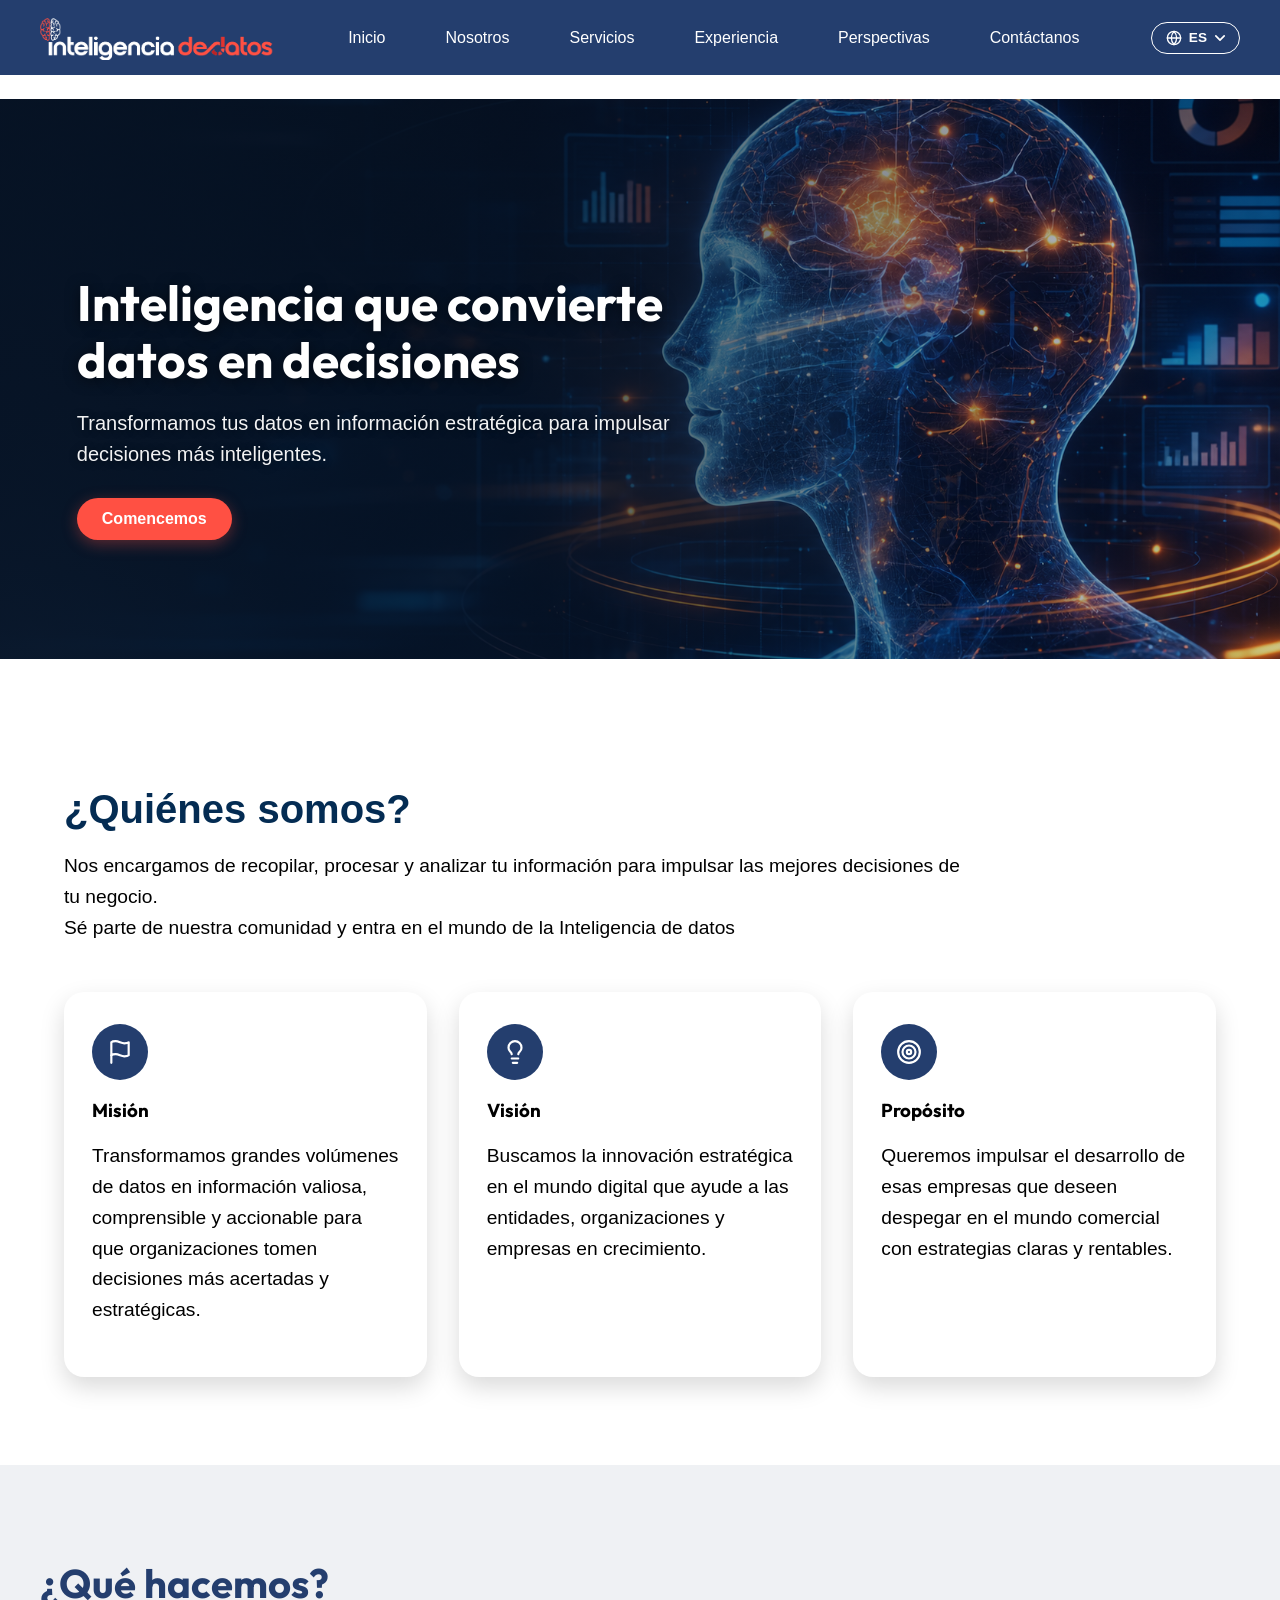
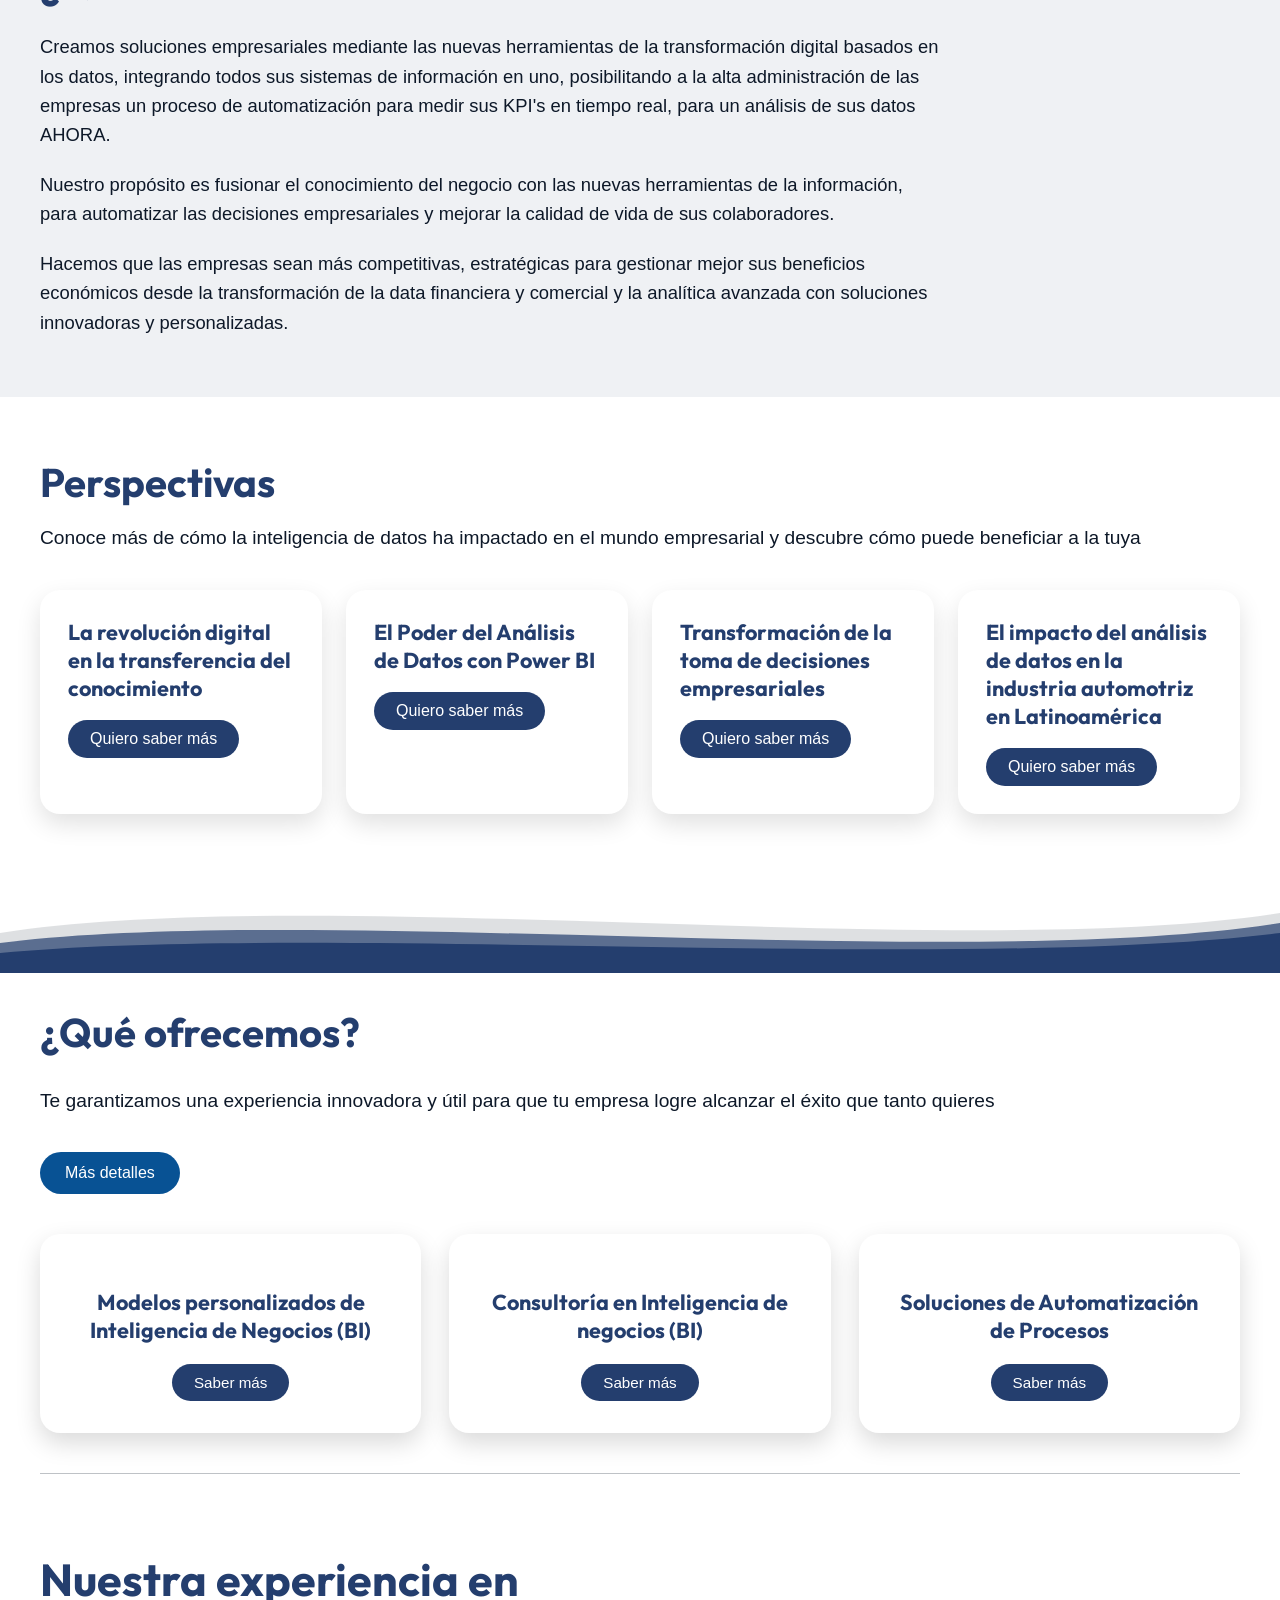
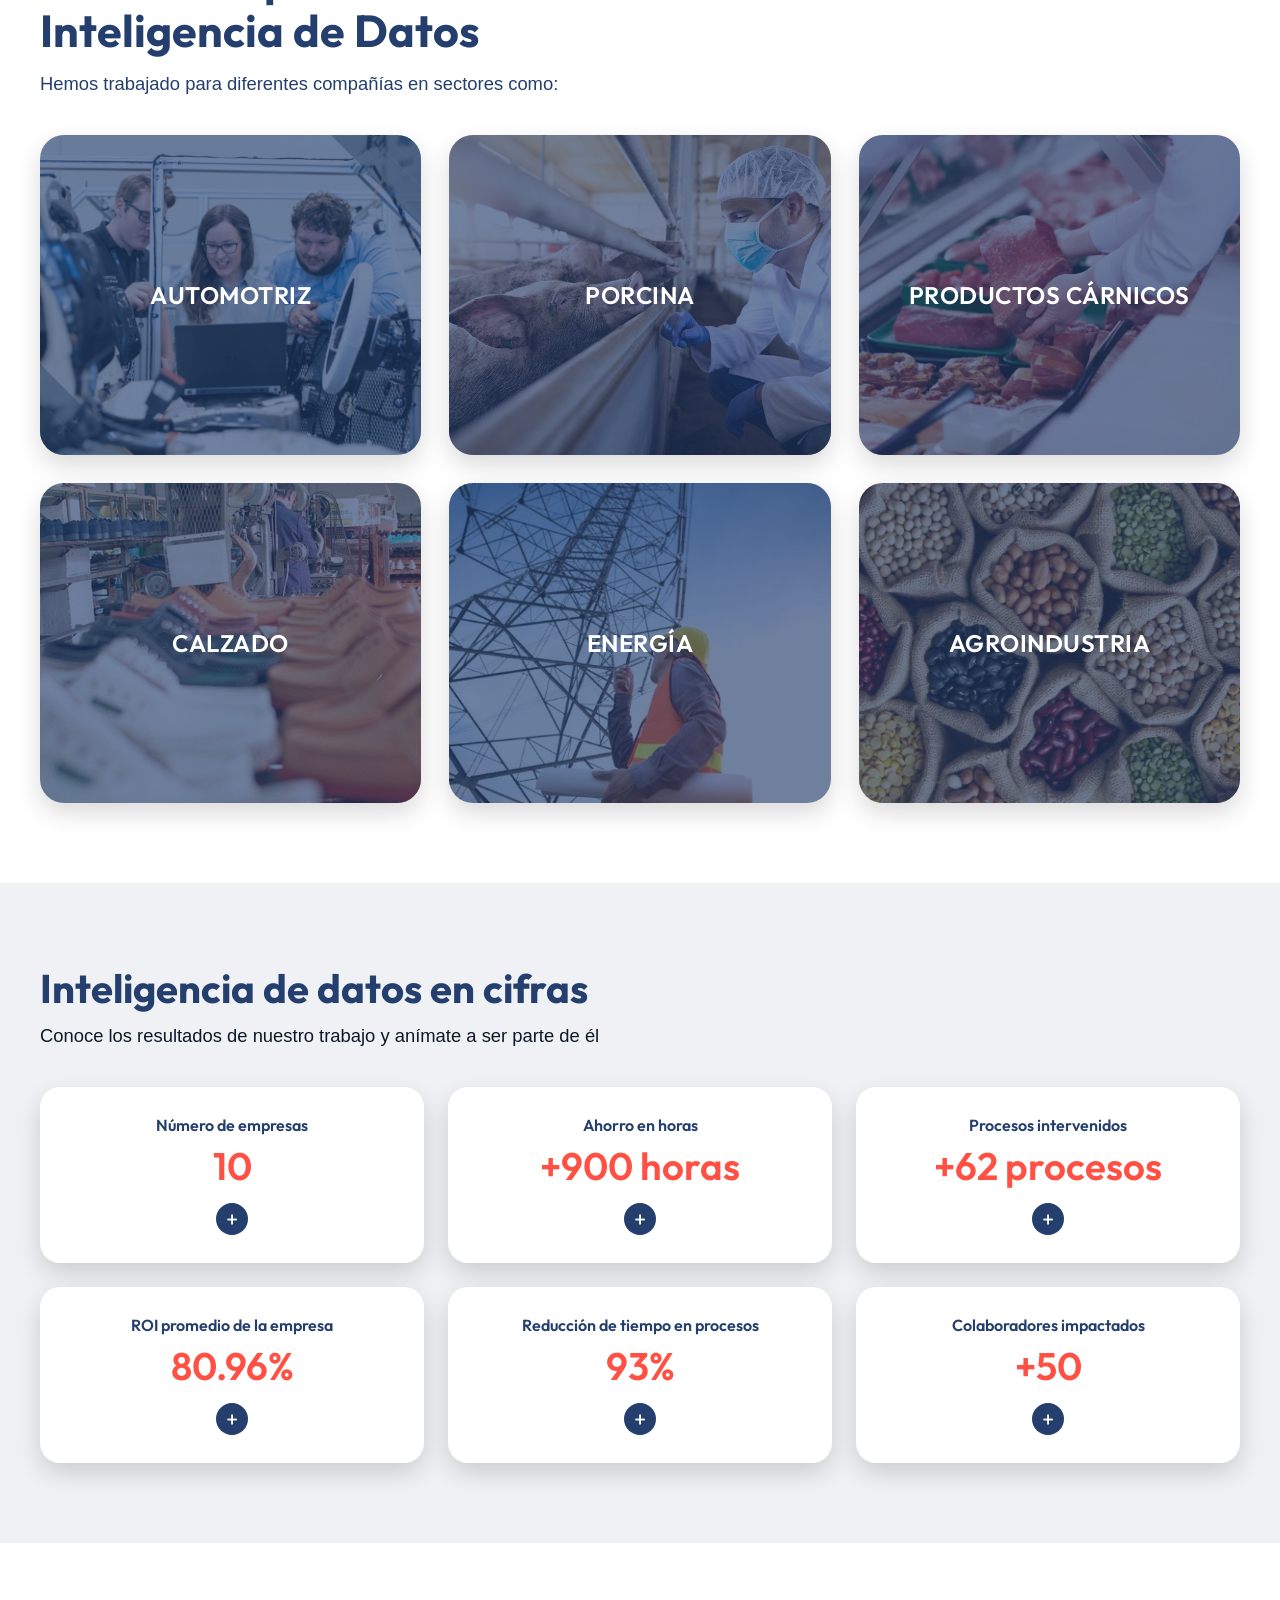
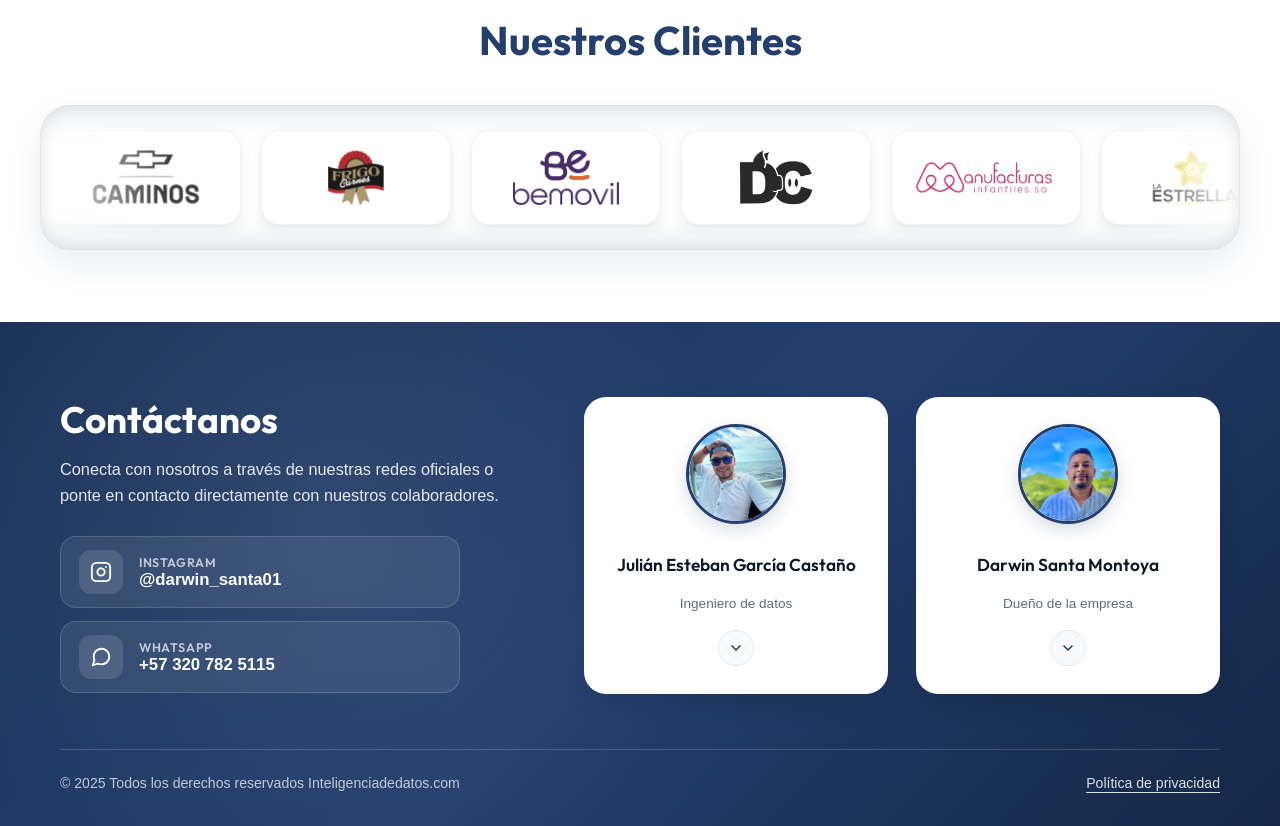
==== commit 326e5041: "Add files via upload" ====
--- a/index.html
+++ b/index.html
@@ -1,601 +1,586 @@
-<!DOCTYPE html>  <!--DECLARA QUE ESTE DOCUMENTO ES UNA PAGINA WEB ESCRITA EN HTML5-->
-<html lang="es">  <!--ETIQUETA PRINCIPAL QUE CONTIENE TODA LA PAGINA Y DEFINE QUE EL IDIOMA ES ESPAÑOL-->
-<head>  <!--CONTIENE CONFIGURACIONES INTERNAS Y ENLACES QUE EL NAVEGADOR UTILIZA PERO NO SE VEN EN PANTALLA-->
-  <meta charset="UTF-8">   <!--INDICA EL CONJUNTO DE CARACTERES QUE SE UTILIZA, VISUALIZAR ACENTOS, Ñ, ¿?,ETC-->
-  <meta name="viewport" content="width=device-width, initial-scale=1.0">  <!--DEFINE EL AREA VISIBLE DE LA PAGINA, ESTABLECE RESPONSIVIDAD-->
-  <title>Inteligencia de datos</title>  <!--TITULO DE LA PAGINA QUE SE MUESTRA EN LA PESTAÑA DEL NAVEGADOR-->
-  <link href="https://fonts.googleapis.com/css2?family=Outfit:wght@400;600&display=swap" rel="stylesheet">   <!--IMPORTA LA FUENTE DESDE GOOGLE FONTS ESTABLECIDA COMO OUTFIT,400 ES EL TEXTO NORMAL Y 600 EN NEGRITA-->
-  <link rel="stylesheet" href="style.css">  <!--IMPORTA EL ARCHIVO DE ESTILOS CSS, LO LLAMA -->
-  <link rel="icon" href="assets/LOGOPEQUEÑO1.svg" type="image/svg+xml">
-</head>
-  <!-- COMIENZO DEL CUERPO DE LA PAGINA-->
-<body>
- <header>  <!--ENCABEZADO DE LA PAGINA-->
-  <a href="#inicio" class="logo-enlace">  <!--TODO LO QUE QUEDE DENTRO DE A SERA CLICKEABLE, INDICA QUE EL DESTINO ESTA EN LA MISMA PAGINA, SE DESPLAZARÁ HASTA INICIO DANDOLE CLICK AL LOGO-->
-    <img src="assets/LOGOINTELIGENCIADEDATOSPOSITIVA.png" alt="Logo de la empresa" class="logo">   <!--ALT = ALERNATIVA COMO TEXTO EN CASO DE QUE LA IMAGEN NO CARGE POR EJEMPLO-->
-  </a>
-
-    <nav> <!--ETIQUETA SEMANTICA QUE INDICA QUE ES UN MENU DE NAVEGACION-->
-    <a href = "#inicio" data-i18n="nav_inicio"> Inicio </a>  <!--DATA-I18N SIRVE PARA TRADUCIR EL TEXTO, JAVAS BUSCA LOS ELEMENTOS CON LA ETIQUETA Y CAMBIA EL IDIOMA-->
-    <a href = "#nosotros" data-i18n="nav_nosotros"> Nosotros </a>
-    <a href = "#servicios" data-i18n="nav_servicios"> Servicios </a>
-    <a href = "#experiencia" data-i18n="nav_experiencia"> Experiencia </a>
-    <a href = "#perspectivas" data-i18n="nav_perspectivas"> Perspectivas </a>
-    <a href = "#contactanos" data-i18n="nav_contactanos"> Contáctanos</a>
-    </nav>
-
-  <div class="header-actions">   <!--DIV AGRUPA LOS ELEMENTOS, EN ESTE CASO LAS ACCIONES DEL HEADER-->
-    <div class="lang-dropdown">   <!-- SELECTOR DESPLEGABLE DE IDIOMA -->
-      <button class="lang-switch" id="lang-toggle-btn" aria-haspopup="listbox" aria-expanded="false" aria-label="Cambiar idioma" data-i18n-aria="aria_cambiar_idioma">   <!--BOTON QUE ABRE EL MENU DE IDIOMAS, ID HACE QUE JAVAS ENCUENTRE ESE BOTON
-        ARIA.....FALSE HACE QUE JAVAS LO IDENTIFIQUE COMO CERRADO Y TRUE CUANDO ESTE ABIERTO, ARIALABEL NOMBRE QUE LEE EL LECTOR DE PANTALLA-->
-        <svg class="lang-icon" xmlns="http://www.w3.org/2000/svg" viewBox="0 0 24 24" fill="none" stroke="currentColor" stroke-width="2" stroke-linecap="round" stroke-linejoin="round" aria-hidden="true">   <!--ESTABLECE EL ICONO DEL BOTON DE IDIOMA, SUS RELLENOS, CONTORNOS, POSICION, UNIDADES, GROSORES USANDO SVG-->
-          <circle cx="12" cy="12" r="10"/>  <!--CIRCULO QUE REPRESENTA EL ICONO, EL CONTORNO, SU POSICION Y SU RADIO-->
-          <line x1="2" y1="12" x2="22" y2="12"/>  <!--LINEA HORIZONTAL QUE CRUZA EL GLOBO POR LA MITAD-->
-          <path d="M12 2a15.3 15.3 0 0 1 4 10 15.3 15.3 0 0 1-4 10 15.3 15.3 0 0 1-4-10 15.3 15.3 0 0 1 4-10z"/>  <!--LISTA DE INSTRUCCIONES QUE DIBUJAN EL ICONO DEL IDIOMA-->
-        </svg>
-        <span id="lang-actual">ES</span>  <!--SPAN HACE QUE EL TEXTO SE QUEDE AL LADO DEL ICONO, ADEMAS MUESTRA EL IDIOMA ACTUAL-->
-        <svg class="lang-arrow" viewBox="0 0 12 8" fill="none" stroke="currentColor" stroke-width="2" stroke-linecap="round" stroke-linejoin="round" aria-hidden="true">   <!--ESTABLECE LA FLECHITA DEL BOTON DEL IDIOMA-->
-          <path d="M1 1.5L6 6.5L11 1.5"/>  <!--DIBUJA EL TRAZO DE LA FLECHA QUE APUNTA HACIA ABAJO-->
-        </svg>
-      </button>
-      <ul class="lang-menu" role="listbox" aria-label="Seleccionar idioma">  <!--LISTA DE OPCIONES DE IDIOMA-->
-        <li>  <!--ELEMENTO O ITEM INDIVIDUAL DENTRO DE LA LISTA-->
-          <button type="button" class="lang-option activo" data-lang="es" role="option" aria-selected="true">  <!--BOTON PARA SELECCIONAR EL IDIOMA-->
-            <span class="lang-flag">🇪🇸</span>  <!--MUESTRA LA BANDERA DEL IDIOMA-->
-            <span class="lang-name">Español</span>  <!--NOMBRE COMPLETO DEL IDIOMA-->
-            <span class="lang-code">ES</span>  <!--ABREVIATURA O SIGLA DEL IDIOMA-->
-          </button>
-        </li>
-        <li>
-          <button type="button" class="lang-option" data-lang="en" role="option" aria-selected="false"> <!--OPCION DE IDIOMA INGLES, FALSE PRIMERO PORQUE LA PAGINA APARECE PRIMERAMENTE EN ESPAÑOL-->
-            <span class="lang-flag">🇺🇸</span>  <!--MUESTRA LA BANDERA DEL IDIOMA-->
-            <span class="lang-name">English</span>   <!--NOMBRE COMPLETO DEL IDIOMA-->
-            <span class="lang-code">EN</span>   <!--ABREVIATURA O SIGLA DEL IDIOMA-->
-          </button>
-        </li>
-        <li>
-          <button type="button" class="lang-option" data-lang="pt" role="option" aria-selected="false">  <!--OPCION DE IDIOMA PORTUGUÉS, FALSE PRIMERO PORQUE LA PAGINA APARECE PRIMERAMENTE EN ESPAÑOL-->
-            <span class="lang-flag">🇧🇷</span>  <!--MUESTRA LA BANDERA DEL IDIOMA-->
-            <span class="lang-name">Português</span>  <!--NOMBRE COMPLETO DEL IDIOMA-->
-            <span class="lang-code">PT</span>  <!--ABREVIATURA O SIGLA DEL IDIOMA-->
-          </button>
-        </li>
-      </ul>
-    </div>
-
-    <button class="menu-toggle" id="menu-toggle" aria-label="Abrir menú" data-i18n-aria="aria_abrir_menu">  <!--ESTABLECEMOS MENU HAMBURGUESA-->
-      <span></span>   <!--CADA SPAN ES UNA LINEA DEL MENU-->
-      <span></span>
-      <span></span>
-    </button>
-  </div>
-</header>
-
-  <section class="hero" id="inicio">  <!--SECCION PRINCIPAL O PORTADA DE LA PAGINA-->
-    <img src="assets/HEROIMAGEN2 1.svg" alt="Fondo hero Inteligencia de datos" class="hero-forma" aria-hidden="true">  <!--IMAGEN DE FONDO DECORATIVA DE LA PORTADA-->
-    
-    <div class="hero-texto">  <!--CONTENEDOR QUE AGRUPA EL TEXTO Y EL BOTON DE LA PORTADA-->
-      <h1 data-i18n="hero_titulo">Inteligencia que convierte <br> datos en decisiones</h1>  <!--TITULO PRINCIPAL DE LA PAGINA, Y BR DA UN SALTO DE LINEA EN EL TEXTO-->
-      <p data-i18n="hero_descripcion">Transformamos tus datos en información estratégica para impulsar<br> decisiones más inteligentes.</p>  <!--PARRAFO PARA ESCRIBIR TEXTO NORMAL-->
-      <a href="#nosotros" class="btn-primario" data-i18n="hero_btn">Comencemos</a>  <!--BOTON PRINCIPAL DE ACCION QUE LLEVA A LA SECCION NOSOTROS-->
-    </div>
-  </section>
-
-
-<section id="nosotros">  <!--SECCION DE PRESENTACION SOBRE QUIENES SOMOS-->
-  <h2 data-i18n="nosotros_titulo">¿Quiénes somos?</h2>  <!--SUBTITULO O ENCABEZADO DE SEGUNDO NIVEL PARA IDENTIFICAR UNA SECCION-->
-  <p data-i18n="nosotros_subtitulo">Nos encargamos de recopilar, procesar y analizar tu información para impulsar las mejores decisiones de tu negocio. <br>Sé parte de nuestra comunidad y entra en el mundo de la Inteligencia de datos</p>  <!--TEXTO INTRODUCTORIO DE LA SECCION-->
-  
-  <div class="pilares">  <!--CONTENEDOR EN CUADRICULA QUE AGRUPA LAS TRES TARJETAS DE PILARES-->
-    <article>  <!--CONTENEDOR INDEPENDIENTE QUE AGRUPA UN TEMA COMPLETO, COMO UNA TARJETA-->
-      <div class="pilar-icono pilar-icono-mision">  <!--CONTENEDOR DEL ICONO DEL PILAR-->
-        <svg class="pilar-svg" xmlns="http://www.w3.org/2000/svg" viewBox="0 0 24 24" fill="none" stroke="currentColor" stroke-width="2" stroke-linecap="round" stroke-linejoin="round" aria-hidden="true">  <!--ICONO GRAFICO VECTORIAL DE LA MISION-->
-          <path d="M4 15s1-1 4-1 5 2 8 2 4-1 4-1V3s-1 1-4 1-5-2-8-2-4 1-4 1z"/>  <!--DIBUJA LA BANDERA DEL ICONO-->
-          <line x1="4" y1="22" x2="4" y2="15"/>  <!--DIBUJA EL PALO DE LA BANDERA-->
-        </svg>
-      </div>
-      <h3 data-i18n="pilar_mision_tit">Misión</h3>  <!--TITULO DE TERCER NIVEL, SUBTITULO DE MENOR JERARQUIA DENTRO DE UNA TARJETA-->
-      <p data-i18n="pilar_mision_desc">Transformamos grandes volúmenes de datos en información valiosa, comprensible y accionable para que organizaciones tomen decisiones más acertadas y estratégicas.</p>  <!--DESCRIPCION DE LA MISION-->
-    </article>
-
-    <article>
-      <div class="pilar-icono pilar-icono-vision"> <!--CONTENEDOR DEL ICONO DEL PILAR-->
-        <svg class="pilar-svg" xmlns="http://www.w3.org/2000/svg" viewBox="0 0 24 24" fill="none" stroke="currentColor" stroke-width="2" stroke-linecap="round" stroke-linejoin="round" aria-hidden="true">  <!--ICONO GRAFICO VECTORIAL DE LA VISION-->
-          <path d="M15 14c.2-1 .7-1.7 1.5-2.5 1-.9 1.5-2.2 1.5-3.5A6 6 0 0 0 6 8c0 1 .2 2.2 1.5 3.5.7.7 1.3 1.5 1.5 2.5"/>  <!--DIBUJA EL CIRCULO DEL BOMBILLO-->
-          <path d="M9 18h6"/>  <!--DIBUJA LA LINEA DE ARRIBA-->
-          <path d="M10 22h4"/>  <!--DIBUJA LA LINEA DE ABAJO-->
-        </svg>
-      </div>
-      <h3 data-i18n="pilar_vision_tit">Visión</h3>  <!--TITULO DE TERCER NIVEL, DE LA VISION-->
-      <p data-i18n="pilar_vision_desc">Buscamos la innovación estratégica en el mundo digital que ayude a las entidades, organizaciones y empresas en crecimiento.</p>  <!--DESCRIPCION DE LA VISION-->
-    </article>
-
-    <article>
-      <div class="pilar-icono pilar-icono-proposito">  <!--CONTENEDOR DEL ICONO DEL PROPOSITO-->
-        <svg class="pilar-svg" xmlns="http://www.w3.org/2000/svg" viewBox="0 0 24 24" fill="none" stroke="currentColor" stroke-width="2" stroke-linecap="round" stroke-linejoin="round" aria-hidden="true">  <!--ICONO GRAFICO VECTORIAL DEL PROPÓSITO-->
-          <circle cx="12" cy="12" r="10"/>  <!--PRIMER CIRCULO DEL ICONO-->
-          <circle cx="12" cy="12" r="6"/>  <!--SEGUNDO CIRCULO DEL ICONO-->
-          <circle cx="12" cy="12" r="2"/>  <!--TERCER CIRCULO DEL ICONO-->
-        </svg>
-      </div>
-      <h3 data-i18n="pilar_proposito_tit">Propósito</h3>  <!--TITULO DE TERCER NIVEL, DEL PROPÓSITO-->
-      <p data-i18n="pilar_proposito_desc">Queremos impulsar el desarrollo de esas empresas que deseen despegar en el mundo comercial con estrategias claras y rentables.</p>  <!--DESCRIPCION DEL PROPÓSITO-->
-    </article>
-  </div>
-</section>
-
-<section id="que-hacemos">  <!--SECCION QUE EXPLICA LAS ACTIVIDADES Y ENFOQUE DE LA EMPRESA-->
-  <h2 data-i18n="que_hacemos_titulo">¿Qué hacemos?</h2>  <!--TITULO DE LA SECCION-->
-  <p data-i18n="que_hacemos_p1">Creamos soluciones empresariales mediante las nuevas herramientas de la transformación digital basados en los datos, integrando todos sus sistemas de información en uno, posibilitando a la alta administración de las empresas un proceso de automatización para medir sus KPI's en tiempo real, para un análisis de sus datos AHORA.</p>  <!--PRIMER PARRAFO SOBRE SOLUCIONES EMPRESARIALES Y AUTOMATIZACION DE KPIS-->
-  <p data-i18n="que_hacemos_p2">Nuestro propósito es fusionar el conocimiento del negocio con las nuevas herramientas de la información, para automatizar las decisiones empresariales y mejorar la calidad de vida de sus colaboradores.</p>
-  <p data-i18n="que_hacemos_p3">Hacemos que las empresas sean más competitivas, estratégicas para gestionar mejor sus beneficios económicos desde la transformación de la data financiera y comercial y la analítica avanzada con soluciones innovadoras y personalizadas.</p>
-</section>  <!--SE SEPARA POR LINEAS PARA QUE JAVAS PUEDA TRADUCIR CADA PARTE POR SEPARADO-->
-
-<section id="perspectivas">  <!--SECCION DE ARTICULOS Y PERSPECTIVAS DE LA INDUSTRIA-->
-  <h2 data-i18n="perspectivas_titulo">Perspectivas</h2>  <!--TITULO DE LA SECCION-->
-  <p data-i18n="perspectivas_subtitulo">Conoce más de cómo la inteligencia de datos ha impactado en el mundo empresarial y descubre cómo puede beneficiar a la tuya</p>  <!--TEXTO INTRODUCTORIO DE PERSPECTIVAS-->
-  <div class="perspectivas-grid">  <!--CUADRICULA QUE ORGANIZA LAS TARJETAS DE PERSPECTIVAS EN COLUMNAS Y FILAS -->
-
-    <article class="perspectiva-tarjeta">  <!--TARJETA INDIVIDUAL DE UN ARTICULO-->
-      <h3 data-i18n="pers_card1_tit">La revolución digital en la transferencia del conocimiento</h3>  <!--TITULO DEL ARTICULO-->
-      <a class="btn-quiero-saber-mas" data-i18n="btn_quiero_saber_mas" href="perspectiva1.html">Quiero saber más</a>  <!--BOTON PARA LEER EL ARTICULO COMPLETO-->
-    </article>
-
-    <article class="perspectiva-tarjeta">
-      <h3 data-i18n="pers_card2_tit">El Poder del Análisis de Datos con Power BI</h3>  <!--TITULO DE LA TARJETA-->
-      <a class="btn-quiero-saber-mas" data-i18n="btn_quiero_saber_mas" href="perspectiva2.html#perspectiva-2">Quiero saber más</a>  <!--BOTON PARA LEER EL ARTICULO COMPLETO-->
-    </article>
-
-    <article class="perspectiva-tarjeta">
-      <h3 data-i18n="pers_card3_tit">Transformación de la toma de decisiones empresariales</h3>  <!--TITULO DE LA TARJETA-->
-      <a class="btn-quiero-saber-mas" data-i18n="btn_quiero_saber_mas" href="perspectiva3.html#perspectiva-3">Quiero saber más</a>  <!--BOTON PARA LEER EL ARTICULO COMPLETO-->
-    </article>
-
-    <article class="perspectiva-tarjeta">
-      <h3 data-i18n="pers_card4_tit">El impacto del análisis de datos en la industria automotriz en Latinoamérica</h3>  <!--TITULO DE LA TARJETA-->
-      <a class="btn-quiero-saber-mas" data-i18n="btn_quiero_saber_mas" href="perspectiva4.html#perspectiva-4">Quiero saber más</a>  <!--BOTON PARA LEER EL ARTICULO COMPLETO-->
-    </article>
-  </div>
-</section>
-
-<section id="servicios">  <!--SECCION QUE DE LOS SERVICIOS QUE OFRECE LA EMPRESA-->
-  <svg class="ola" viewBox="0 0 1440 100" preserveAspectRatio="none">   <!--OLA DECORATIVA-->
-  <path d="M0,60 C360,10 1080,90 1440,40 L1440,100 L0,100 Z" fill="#BEC2C6" opacity="0.5"></path>  <!--PRIMERA ONDULACION GRIS DECORATIVA-->
-  <path d="M0,70 C360,30 1080,100 1440,50 L1440,100 L0,100 Z" fill="#243E6E" opacity="0.7"></path>  <!--SEGUNDA ONDULACION AZUL DECORATIVA-->
-  <path d="M0,80 C360,50 1080,100 1440,60 L1440,100 L0,100 Z" fill="#243E6E"></path>  <!--TERCERA ONDULACION AZUL DECORATIVA-->
-</svg>
-  <h2 data-i18n="servicios_titulo">¿Qué ofrecemos?</h2>  <!--TITULO DE LA SECCION DE SERVICIOS-->
-  <p data-i18n="servicios_subtitulo">Te garantizamos una experiencia innovadora y útil para que tu empresa logre alcanzar el éxito que tanto quieres</p>  <!--DESCRIPCION INTRODUCTORIA DE SERVICIOS-->
-  <a href="#contactanos" class="btn-primario" data-i18n="servicios_btn_detalles">Más detalles</a>  <!--BOTON PARA CONTACTAR POR MAS DETALLES-->
-
-  <div class="servicios-grid">  <!--CONTENEDOR EN CUADRICULA DE TARJETAS DE SERVICIOS-->
-    <article class="servicio-card">  <!--TARJETA DEL SERVICIO1-->
-      <h3 data-i18n="serv1_tit">Modelos personalizados de Inteligencia de Negocios (BI)</h3>  <!--TITULO DEL SERVICIO-->
-      <button type="button" class="btn-saber-mas" data-i18n="btn_saber_mas">Saber más</button>  <!--BOTON INTERACTIVO PARA MOSTRAR U OCULTAR EL CONTENIDO-->
-      <div class="servicio-contenido">  <!--BLOQUE DESPLEGABLE CON EL DETALLE DEL SERVICIO-->
-        <p data-i18n="serv1_desc">Diseñamos modelos de BI que no solo interpretan números; anticipan movimientos. Es como tener un copiloto para tus decisiones estratégicas, además, convierte datos en conocimiento procesable, accionable y optimizado para tu empresa.</p>  <!--DESCRIPCION DEL SERVICIO-->
-      </div>
-    </article>
-
-    <article class="servicio-card">  <!--TARJETA DEL SERVICIO2-->
-      <h3 data-i18n="serv2_tit">Consultoría en Inteligencia de negocios (BI)</h3>  <!--TITULO DEL SERVICIO-->
-      <button type="button" class="btn-saber-mas" data-i18n="btn_saber_mas">Saber más</button>  <!--BOTON INTERACTIVO PARA MOSTRAR U OCULTAR EL CONTENIDO-->
-      <div class="servicio-contenido">  <!--BLOQUE DESPLEGABLE CON EL DETALLE DEL SERVICIO-->
-        <p data-i18n="serv2_desc">Analizamos tus operaciones, te acompañamos a identificar y explorar tus necesidades y oportunidades, además, te equipamos con herramientas de BI que no solo funcionan, sino que transforman tu empresa en una organización basada en datos.</p>  <!--DESCRIPCION DEL SERVICIO-->
-      </div>
-    </article>
-
-    <article class="servicio-card">  <!--TARJETA DEL SERVICIO3-->
-      <h3 data-i18n="serv3_tit">Soluciones de Automatización de Procesos</h3>  <!--TITULO DEL SERVICIO-->
-      <button type="button" class="btn-saber-mas" data-i18n="btn_saber_mas">Saber más</button>  <!--BOTON INTERACTIVO PARA MOSTRAR U OCULTAR EL CONTENIDO-->
-      <div class="servicio-contenido">  <!--BLOQUE DESPLEGABLE CON EL DETALLE DEL SERVICIO-->
-        <p data-i18n="serv3_desc">Automatizamos tus procesos con una precisión quirúrgica. En Inteligencia de Datos, creamos sistemas que trabajan como tú lo harías, pero más rápido, más inteligente y sin errores. Esto no es solo eficiencia, es liberarte para pensar en grande.</p>  <!--DESCRIPCION DEL SERVICIO-->
-      </div>
-    </article>
-  </div>
-</section>
-
-<hr class="divisor-secciones">  <!--HR= HORIZONTAL RULE, LINEA HORIZONTAL VISUAL QUE SEPARA SECCIONES-->
-
-<section id="experiencia">  <!--SECCION QUE MUESTRA LOS SECTORES DE  EXPERIENCIA-->
-  <div class="experiencia-intro">  <!--CONTENEDOR DEL ENCABEZADO DE EXPERIENCIA-->
-    <h2 data-i18n="exp_titulo">Nuestra experiencia en<br>Inteligencia de Datos</h2>  <!--TITULO DE EXPERIENCIA-->
-    <p data-i18n="exp_subtitulo">Hemos trabajado para diferentes compañías en sectores como:</p>  <!--TEXTO GUIA DE LOS SECTORES-->
-  </div>
-
-  <div class="experiencia-grid">  <!--CUADRICULA DE TARJETAS DE SECTORES-->
-    <article class="experiencia-card">  <!--TARJETA DE UN SECTOR CON IMAGEN Y TITULO-->
-      <img src="assets/experiencia-automotriz.jpg" alt="Sector Automotriz" class="experiencia-img">  <!--FOTOGRAFIA REPRESENTATIVA DEL SECTOR-->
-      <div class="experiencia-overlay"></div>  <!--CAPA DE SOMBRA OSCURA SOBRE LA FOTO PARA LEER MEJOR EL TEXTO-->
-      <h3 data-i18n="exp_sec_automotriz">AUTOMOTRIZ</h3>  <!--NOMBRE DEL SECTOR EN MAYUSCULAS-->
-    </article>
-
-    <article class="experiencia-card">  <!--TARJETA DE UN SECTOR CON IMAGEN Y TITULO-->
-      <img src="assets/experiencia-porcino.jpg" alt="Sector Porcino" class="experiencia-img"> <!--FOTOGRAFIA REPRESENTATIVA DEL SECTOR-->
-      <div class="experiencia-overlay"></div>  <!--CAPA DE SOMBRA OSCURA SOBRE LA FOTO PARA LEER MEJOR EL TEXTO-->
-      <h3 data-i18n="exp_sec_porcina">PORCINA</h3>  <!--NOMBRE DEL SECTOR EN MAYUSCULAS-->
-    </article>
-
-    <article class="experiencia-card"> <!--TARJETA DE UN SECTOR CON IMAGEN Y TITULO-->
-      <img src="assets/experiencia-carnica.webp" alt="Productos Cárnicos" class="experiencia-img"> <!--FOTOGRAFIA REPRESENTATIVA DEL SECTOR-->
-      <div class="experiencia-overlay"></div>  <!--CAPA DE SOMBRA OSCURA SOBRE LA FOTO PARA LEER MEJOR EL TEXTO-->
-      <h3 data-i18n="exp_sec_carnicos">PRODUCTOS CÁRNICOS</h3>  <!--NOMBRE DEL SECTOR EN MAYUSCULAS-->
-    </article>
-
-    <article class="experiencia-card">  <!--TARJETA DE UN SECTOR CON IMAGEN Y TITULO-->
-      <img src="assets/experiencia-calzado.jpg" alt="Sector Calzado" class="experiencia-img"> <!--FOTOGRAFIA REPRESENTATIVA DEL SECTOR-->
-      <div class="experiencia-overlay"></div>  <!--CAPA DE SOMBRA OSCURA SOBRE LA FOTO PARA LEER MEJOR EL TEXTO-->
-      <h3 data-i18n="exp_sec_calzado">CALZADO</h3>  <!--NOMBRE DEL SECTOR EN MAYUSCULAS-->
-    </article>
-
-    <article class="experiencia-card">  <!--TARJETA DE UN SECTOR CON IMAGEN Y TITULO-->
-      <img src="assets/experiencia-energia.jpg" alt="Sector Energía" class="experiencia-img"> <!--FOTOGRAFIA REPRESENTATIVA DEL SECTOR-->
-      <div class="experiencia-overlay"></div>  <!--CAPA DE SOMBRA OSCURA SOBRE LA FOTO PARA LEER MEJOR EL TEXTO-->
-      <h3 data-i18n="exp_sec_energia">ENERGÍA</h3>  <!--NOMBRE DEL SECTOR EN MAYUSCULAS-->
-    </article>
-
-    <article class="experiencia-card"> <!--TARJETA DE UN SECTOR CON IMAGEN Y TITULO-->
-      <img src="assets/experiencia-granos.webp" alt="Sector Agroindustria" class="experiencia-img"> <!--FOTOGRAFIA REPRESENTATIVA DEL SECTOR-->
-      <div class="experiencia-overlay"></div>  <!--CAPA DE SOMBRA OSCURA SOBRE LA FOTO PARA LEER MEJOR EL TEXTO-->
-      <h3 data-i18n="exp_sec_agro">AGROINDUSTRIA</h3>  <!--NOMBRE DEL SECTOR EN MAYUSCULAS-->
-    </article>
-  </div>
-</section>
-
-<section id="cifras">  <!--SECCION DE ESTADISTICAS Y METRICAS DE EXITO-->
-  <div class="cifras-intro">  <!--CONTENEDOR DEL ENCABEZADO DE CIFRAS-->
-    <h2 data-i18n="cifras_titulo">Inteligencia de datos en cifras</h2>  <!--TITULO DE LA SECCION DE CIFRAS-->
-    <p data-i18n="cifras_subtitulo">Conoce los resultados de nuestro trabajo y anímate a ser parte de él</p>  <!--DESCRIPCION DE LAS METRICAS-->
-  </div>
-
-  <div class="cifras-grid">  <!--CUADRICULA DE TARJETAS DE CIFRAS INTERACTIVAS-->
-    <article class="cifra-card">  <!--TARJETA DE UNA CIFRA O LOGRO-->
-      <button type="button" class="btn-cifra-toggle" aria-expanded="false" aria-label="Ampliar tarjeta" data-i18n-aria="aria_ampliar_tarjeta">+</button>  <!--BOTON PARA EXPANDIR O DETALLAR LA INFORMACION DE LA CIFRA-->
-      <h3 class="cifra-etiqueta" data-i18n="cifra1_etiqueta">Número de empresas</h3>  <!--TITULO O CONCEPTO DE LA METRICA-->
-      <span class="cifra-numero">10</span>  <!--NUMERO O VALOR DESTACADO-->
-      <div class="cifra-contenido">  <!--CONTENEDOR DEL TEXTO DETALLADO QUE SE ABRE AL DAR CLICK-->
-        <p data-i18n="cifra1_desc">Empresas que confían en nuestra inteligencia de datos para impulsar sus decisiones estratégicas.</p>  <!--TEXTO EXPLICATIVO DE LA CIFRA-->
-      </div>
-    </article>
-
-    <article class="cifra-card">  <!--TARJETA DE UNA CIFRA O LOGRO-->
-      <button type="button" class="btn-cifra-toggle" aria-expanded="false" aria-label="Ampliar tarjeta" data-i18n-aria="aria_ampliar_tarjeta">+</button>  <!--BOTON PARA EXPANDIR O DETALLAR LA INFORMACION DE LA CIFRA-->
-      <h3 class="cifra-etiqueta" data-i18n="cifra2_etiqueta">Ahorro en horas</h3>  <!--TITULO O CONCEPTO DE LA METRICA-->
-      <span class="cifra-numero" data-i18n="cifra2_numero">+900 horas</span>  <!--NUMERO O VALOR DESTACADO-->
-      <div class="cifra-contenido">  <!--CONTENEDOR DEL TEXTO DETALLADO QUE SE ABRE AL DAR CLICK-->
-        <p data-i18n="cifra2_desc">Horas recuperadas gracias a la automatización de procesos manuales y reportes repetitivos.</p>  <!--TEXTO EXPLICATIVO DE LA CIFRA-->
-      </div>
-    </article>
-
-    <article class="cifra-card">  <!--TARJETA DE UNA CIFRA O LOGRO-->
-      <button type="button" class="btn-cifra-toggle" aria-expanded="false" aria-label="Ampliar tarjeta" data-i18n-aria="aria_ampliar_tarjeta">+</button>  <!--BOTON PARA EXPANDIR O DETALLAR LA INFORMACION DE LA CIFRA-->
-      <h3 class="cifra-etiqueta" data-i18n="cifra3_etiqueta">Procesos intervenidos</h3>  <!--TITULO O CONCEPTO DE LA METRICA-->
-      <span class="cifra-numero" data-i18n="cifra3_numero">+62 procesos</span>  <!--NUMERO O VALOR DESTACADO-->
-      <div class="cifra-contenido">  <!--CONTENEDOR DEL TEXTO DETALLADO QUE SE ABRE AL DAR CLICK-->
-        <p data-i18n="cifra3_desc">Procesos empresariales optimizados mediante soluciones de BI y automatización personalizadas.</p>  <!--TEXTO EXPLICATIVO DE LA CIFRA-->
-      </div>
-    </article>
-
-    <article class="cifra-card">  <!--TARJETA DE UNA CIFRA O LOGRO-->
-      <button type="button" class="btn-cifra-toggle" aria-expanded="false" aria-label="Ampliar tarjeta" data-i18n-aria="aria_ampliar_tarjeta">+</button>  <!--BOTON PARA EXPANDIR O DETALLAR LA INFORMACION DE LA CIFRA-->
-      <h3 class="cifra-etiqueta" data-i18n="cifra4_etiqueta">ROI promedio de la empresa</h3>  <!--TITULO O CONCEPTO DE LA METRICA-->
-      <span class="cifra-numero" data-i18n="cifra4_numero">80.96%</span>  <!--NUMERO O VALOR DESTACADO-->
-      <div class="cifra-contenido">  <!--CONTENEDOR DEL TEXTO DETALLADO QUE SE ABRE AL DAR CLICK-->
-        <p data-i18n="cifra4_desc">Retorno sobre la inversión promedio logrado por nuestros clientes tras implementar nuestras soluciones.</p>  <!--TEXTO EXPLICATIVO DE LA CIFRA-->
-      </div>
-    </article>
-
-    <article class="cifra-card">  <!--TARJETA DE UNA CIFRA O LOGRO-->
-      <button type="button" class="btn-cifra-toggle" aria-expanded="false" aria-label="Ampliar tarjeta" data-i18n-aria="aria_ampliar_tarjeta">+</button>  <!--BOTON PARA EXPANDIR O DETALLAR LA INFORMACION DE LA CIFRA-->
-      <h3 class="cifra-etiqueta" data-i18n="cifra5_etiqueta">Reducción de tiempo en procesos</h3>  <!--TITULO O CONCEPTO DE LA METRICA-->
-      <span class="cifra-numero" data-i18n="cifra5_numero">93%</span>  <!--NUMERO O VALOR DESTACADO-->
-      <div class="cifra-contenido">  <!--CONTENEDOR DEL TEXTO DETALLADO QUE SE ABRE AL DAR CLICK-->
-        <p data-i18n="cifra5_desc">Reducción media del tiempo operativo en procesos intervenidos con automatización e inteligencia de datos.</p>  <!--TEXTO EXPLICATIVO DE LA CIFRA-->
-      </div>
-    </article>
-
-    <article class="cifra-card">  <!--TARJETA DE UNA CIFRA O LOGRO-->
-      <button type="button" class="btn-cifra-toggle" aria-expanded="false" aria-label="Ampliar tarjeta" data-i18n-aria="aria_ampliar_tarjeta">+</button>  <!--BOTON PARA EXPANDIR O DETALLAR LA INFORMACION DE LA CIFRA-->
-      <h3 class="cifra-etiqueta" data-i18n="cifra6_etiqueta">Colaboradores impactados</h3>  <!--TITULO O CONCEPTO DE LA METRICA-->
-      <span class="cifra-numero" data-i18n="cifra6_numero">+50</span>  <!--NUMERO O VALOR DESTACADO-->
-      <div class="cifra-contenido">  <!--CONTENEDOR DEL TEXTO DETALLADO QUE SE ABRE AL DAR CLICK-->
-        <p data-i18n="cifra6_desc">Colaboradores que han beneficiado directamente de la implementación de nuestras soluciones.</p>  <!--TEXTO EXPLICATIVO DE LA CIFRA-->
-      </div>
-    </article>
-      <h3 class="cifra-etiqueta" data-i18n="cifra5_etiqueta">Reducción de tiempo en procesos</h3>
-      <span class="cifra-numero">93%</span>
-      <div class="cifra-contenido">
-        <p data-i18n="cifra5_desc">Reducción media del tiempo operativo en procesos intervenidos con automatización e inteligencia de datos.</p>
-      </div>
-    </article>
-
-    <article class="cifra-card">  <!--TARJETA DE UNA CIFRA O LOGRO-->
-      <button type="button" class="btn-cifra-toggle" aria-expanded="false" aria-label="Ampliar tarjeta" data-i18n-aria="aria_ampliar_tarjeta">+</button>  <!--BOTON PARA EXPANDIR O DETALLAR LA INFORMACION DE LA CIFRA-->
-      <h3 class="cifra-etiqueta" data-i18n="cifra6_etiqueta">Colaboradores impactados</h3>  <!--TITULO O CONCEPTO DE LA METRICA-->
-      <span class="cifra-numero" data-i18n="cifra6_numero">+50</span>  <!--NUMERO O VALOR DESTACADO-->
-      <div class="cifra-contenido">  <!--CONTENEDOR DEL TEXTO DETALLADO QUE SE ABRE AL DAR CLICK-->
-        <p data-i18n="cifra6_desc">Colaboradores que mejoraron su calidad de trabajo gracias a herramientas de datos accesibles y claras.</p>  <!--TEXTO EXPLICATIVO DE LA CIFRA-->
-      </div>
-    </article>
-  </div>
-</section>
-
-<section id="clientes">  <!--SECCION DE CLIENTES DE LA EMPRESA-->
-  <div class="clientes-intro">  <!--CONTENEDOR DEL TITULO DE CLIENTES-->
-    <h2 data-i18n="clientes_titulo">Nuestros Clientes</h2>  <!--TITULO DE LA SECCION-->
-  </div>
-
-  <div class="clientes-carousel-wrapper">  <!--CARRUSEL INFINITO QUE MUESTRA LOS CLIENTES-->
-    <div class="clientes-viewport">  <!--VENTANA VISIBLE DE RECORTE DEL CARRUSEL-->
-      <div class="clientes-track" id="clientes-track">  <!--CINTA CONTINUA QUE SE DESPLAZA HORIZONTALMENTE-->
-        <!-- BLOQUE 1 DE LOGOS -->
-        <div class="cliente-item">  <!--TARJETA O CONTENEDOR INDIVIDUAL DEL LOGO-->
-          <a href="https://www.caminos.com.co/es/" aria-label="Visitar el sitio de Caminos">  <!--ENLACE A LA PAGINA WEB DEL CLIENTE-->
-            <img src="assets/IDCLIENTESCAMINOS.svg" alt="Caminos" class="cliente-logo">  <!--IMAGEN VECTORIAL DEL LOGO DEL CLIENTE-->
-          </a>
-        </div>
-        <div class="cliente-item">
-          <a href="https://frigocarnes.co/" aria-label="Visitar el sitio de Frigo Carnes">  <!--ENLACE A LA PAGINA WEB DEL CLIENTE-->
-            <img src="assets/IDCLIENTESFRIGOCARNES.svg" alt="Frigo Carnes" class="cliente-logo">  <!--IMAGEN VECTORIAL DEL LOGO DEL CLIENTE-->
-          </a>
-        </div>
-        <div class="cliente-item">
-          <a href="https://bemovil.net/" aria-label="Visitar el sitio de Bemovil">  <!--ENLACE A LA PAGINA WEB DEL CLIENTE-->
-            <img src="assets/IDCLIENTESBEMOVIL.png" alt="Bemovil" class="cliente-logo">  <!--IMAGEN VECTORIAL DEL LOGO DEL CLIENTE-->
-          </a>
-        </div>
-        <div class="cliente-item">
-          <img src="assets/IDCLIENTESDC.svg" alt="D&amp;C" class="cliente-logo">  <!--IMAGEN VECTORIAL DEL LOGO DEL CLIENTE-->
-        </div>
-        <div class="cliente-item">
-          <a href="https://www.manufacturasinfantiles.com/" aria-label="Visitar el sitio de Manufacturas Infantiles"> <!--ENLACE A LA PAGINA WEB DEL CLIENTE-->
-            <img src="assets/IDCLIENTESMANUFACTURAS.png" alt="Manufacturas Infantiles" class="cliente-logo">  <!--IMAGEN VECTORIAL DEL LOGO DEL CLIENTE-->
-          </a>
-        </div>
-        <div class="cliente-item">
-          <a href="https://laestrellasa.com/" aria-label="Visitar el sitio de La Estrella"> <!--ENLACE A LA PAGINA WEB DEL CLIENTE-->
-            <img src="assets/IDCLIENTESLAESTRELLA.svg" alt="La Estrella" class="cliente-logo">  <!--IMAGEN VECTORIAL DEL LOGO DEL CLIENTE-->
-          </a>
-        </div>
-        <div class="cliente-item">
-          <a href="https://origentechnologies.com.co/" aria-label="Visitar el sitio de Origen Technologies"> <!--ENLACE A LA PAGINA WEB DEL CLIENTE-->
-            <img src="assets/IDCLIENTESORIGENTECNO.svg" alt="Origen Technologies" class="cliente-logo">  <!--IMAGEN VECTORIAL DEL LOGO DEL CLIENTE-->
-          </a>
-        </div>
-        <div class="cliente-item">
-          <a href="https://www.calzacosta.com.co/?srsltid=AU7gw4UHZcbJSxJegNpmiAss-SUEoE9Kf_RPj3ya9R6E-5gA0m8z0rYJ" aria-label="Visitar el sitio de Calzacosta"> <!--ENLACE A LA PAGINA WEB DEL CLIENTE-->
-            <img src="assets/IDCLIENTESCALZACOSTA.svg" alt="Calzacosta" class="cliente-logo">  <!--IMAGEN VECTORIAL DEL LOGO DEL CLIENTE-->
-          </a>
-        </div>
-        <div class="cliente-item">
-          <a href="https://juancamole.com/" aria-label="Visitar el sitio de Juancamole"> <!--ENLACE A LA PAGINA WEB DEL CLIENTE-->
-            <img src="assets/IDCLIENTESJUANCAMOLE.png" alt="Juancamole" class="cliente-logo">  <!--IMAGEN VECTORIAL DEL LOGO DEL CLIENTE-->
-          </a>
-        </div>
-        <div class="cliente-item">
-          <a href="https://www.corredoresdeseguros.com/" aria-label="Visitar el sitio de Corredores de Seguros Asociados S.A."> <!--ENLACE A LA PAGINA WEB DEL CLIENTE-->
-            <img src="assets/IDCLIENTESCORREDORES.svg" alt="Corredores de Seguros Asociados S.A." class="cliente-logo">  <!--IMAGEN VECTORIAL DEL LOGO DEL CLIENTE-->
-          </a>
-        </div>
-
-        <!-- BLOQUE 2 DUPLICADO PARA BUCLE CONTINUO -->
-        <div class="cliente-item">
-          <a href="https://www.caminos.com.co/es/" aria-label="Visitar el sitio de Caminos"> <!--ENLACE A LA PAGINA WEB DEL CLIENTE-->
-          <img src="assets/IDCLIENTESCAMINOS.svg" alt="Caminos" class="cliente-logo">  <!--IMAGEN VECTORIAL DEL LOGO DEL CLIENTE-->
-          </a>
-        </div>
-
-        <div class="cliente-item">
-          <a href="https://frigocarnes.co/" aria-label="Visitar el sitio de Frigo Carnes"> <!--ENLACE A LA PAGINA WEB DEL CLIENTE-->
-          <img src="assets/IDCLIENTESFRIGOCARNES.svg" alt="Frigo Carnes" class="cliente-logo">  <!--IMAGEN VECTORIAL DEL LOGO DEL CLIENTE-->
-          </a>
-        </div>
-
-        <div class="cliente-item">
-          <a href="https://bemovil.net/" aria-label="Visitar el sitio de Bemovil"> <!--ENLACE A LA PAGINA WEB DEL CLIENTE-->
-          <img src="assets/IDCLIENTESBEMOVIL.png" alt="Bemovil" class="cliente-logo">  <!--IMAGEN VECTORIAL DEL LOGO DEL CLIENTE-->
-          </a>
-        </div>
-
-        <div class="cliente-item">
-          <img src="assets/IDCLIENTESDC.svg" alt="D&amp;C" class="cliente-logo">  <!--IMAGEN VECTORIAL DEL LOGO DEL CLIENTE-->
-        </div>
-
-        <div class="cliente-item">
-          <a href="https://www.manufacturasinfantiles.com/" aria-label="Visitar el sitio de Manufacturas Infantiles"> <!--ENLACE A LA PAGINA WEB DEL CLIENTE-->
-          <img src="assets/IDCLIENTESMANUFACTURAS.png" alt="Manufacturas Infantiles" class="cliente-logo">  <!--IMAGEN VECTORIAL DEL LOGO DEL CLIENTE-->
-          </a>
-        </div>
-
-        <div class="cliente-item">
-          <a href="https://laestrellasa.com/" aria-label="Visitar el sitio de La Estrella"> <!--ENLACE A LA PAGINA WEB DEL CLIENTE-->
-          <img src="assets/IDCLIENTESLAESTRELLA.svg" alt="La Estrella" class="cliente-logo">  <!--IMAGEN VECTORIAL DEL LOGO DEL CLIENTE-->
-          </a>
-        </div>
-
-        <div class="cliente-item">
-          <a href="https://origentechnologies.com.co/" aria-label="Visitar el sitio de Origen Technologies"> <!--ENLACE A LA PAGINA WEB DEL CLIENTE-->
-          <img src="assets/IDCLIENTESORIGENTECNO.svg" alt="Origen Technologies" class="cliente-logo">  <!--IMAGEN VECTORIAL DEL LOGO DEL CLIENTE-->
-          </a>
-        </div>
-
-        <div class="cliente-item">
-          <a href="https://www.calzacosta.com.co/?srsltid=AU7gw4UHZcbJSxJegNpmiAss-SUEoE9Kf_RPj3ya9R6E-5gA0m8z0rYJ" aria-label="Visitar el sitio de Calzacosta"> <!--ENLACE A LA PAGINA WEB DEL CLIENTE-->
-          <img src="assets/IDCLIENTESCALZACOSTA.svg" alt="Calzacosta" class="cliente-logo">  <!--IMAGEN VECTORIAL DEL LOGO DEL CLIENTE-->
-          </a>
-        </div>
-
-        <div class="cliente-item">
-          <a href="https://juancamole.com/" aria-label="Visitar el sitio de Juancamole"> <!--ENLACE A LA PAGINA WEB DEL CLIENTE-->
-          <img src="assets/IDCLIENTESJUANCAMOLE.png" alt="Juancamole" class="cliente-logo">  <!--IMAGEN VECTORIAL DEL LOGO DEL CLIENTE-->
-          </a>
-        </div>
-
-        <div class="cliente-item">
-          <a href="https://www.corredoresdeseguros.com/" aria-label="Visitar el sitio de Corredores de Seguros Asociados S.A."> <!--ENLACE A LA PAGINA WEB DEL CLIENTE-->
-          <img src="assets/IDCLIENTESCORREDORES.svg" alt="Corredores de Seguros Asociados S.A." class="cliente-logo">
-          </a>
-        </div>
-      </div>
-    </div>
-  </div>
-</section>
-
-<!-- SECCIÓN CONTÁCTANOS -->
-<section id="contactanos" class="encuentranos-seccion">  <!--SECCION DE CONTACTO Y REDES SOCIALES-->
-  <div class="encuentranos-contenedor">  <!--CONTENEDOR PRINCIPAL DEL AREA DE CONTACTO-->
-    <div class="encuentranos-rectangulo-azul">  <!--TARJETA O FONDO AZUL QUE AGRUPA LA INFORMACION Y LOS COLABORADORES-->
-      
-      <!-- PARTE IZQUIERDA: INFORMACIÓN Y REDES SOCIALES -->
-      <div class="encuentranos-col-info">  <!--COLUMNA IZQUIERDA CON LOS CANALES DIRECTOS DE COMUNICACION-->
-        <h2 class="encuentranos-titulo" data-i18n="encuentranos_titulo">Contáctanos</h2>  <!--TITULO DE CONTACTO-->
-        <p class="encuentranos-descripcion" data-i18n="encuentranos_desc">  <!--TEXTO EXPLICATIVO PARA CONTACTAR-->
-          Conecta con nosotros a través de nuestras redes oficiales o ponte en contacto directamente con nuestros colaboradores.
-        </p>
-
-        <!-- ICONOS Y ENLACES DIRECTOS = INSTAGRAM, WHATSAPP -->
-        <div class="encuentranos-canales">  <!--CONTENEDOR DE LOS BOTONES DE REDES SOCIALES-->
-          <!-- INSTAGRAM -->
-          <a href="https://www.instagram.com/darwin_santa01/" target="_blank" rel="noopener noreferrer" class="canal-item canal-instagram" aria-label="Visitar el perfil de Instagram de Darwin Santa">  <!--ENLACE EXTERNO AL PERFIL DE INSTAGRAM-->
-            <div class="canal-icono-wrap">  <!--CONTENEDOR CIRCULAR DEL ICONO-->
-              <svg class="canal-svg" viewBox="0 0 24 24" width="22" height="22" fill="none" stroke="currentColor" stroke-width="2" stroke-linecap="round" stroke-linejoin="round" aria-hidden="true">  <!--ICONO VECTORIAL DE INSTAGRAM-->
-                <rect x="2" y="2" width="20" height="20" rx="5" ry="5"></rect>  <!--DIBUJA UN RECTANGULO O CUADRADO EN EL GRAFICO SVG-->
-                <path d="M16 11.37A4 4 0 1 1 12.63 8 4 4 0 0 1 16 11.37z"></path>  <!--DIBUJA EL LENTE CIRCULAR DE LA CAMARA DEL LOGO-->
-                <line x1="17.5" y1="6.5" x2="17.51" y2="6.5"></line>  <!--DIBUJA EL PUNTO DEL FLASH DE LA CAMARA-->
-              </svg>
-            </div>
-            <div class="canal-texto">  <!--CONTENEDOR DE TEXTO DEL CANAL-->
-              <span class="canal-nombre">Instagram</span>  <!--NOMBRE DE LA RED SOCIAL-->
-              <span class="canal-dato">@darwin_santa01</span>  <!--NOMBRE DE USUARIO O CUENTA-->
-            </div>
-          </a>
-
-          <!-- WHATSAPP PRINCIPAL -->
-          <a href="https://wa.me/573207825115" target="_blank" rel="noopener noreferrer" class="canal-item canal-whatsapp" aria-label="Escribir a nuestro WhatsApp general"> <!--ENLACE EXTERNO AL WHATSAPP GENERAL-->
-            <div class="canal-icono-wrap"> <!--CONTENEDOR CIRCULAR DEL ICONO DE WHATSAPP-->
-              <svg class="canal-svg" viewBox="0 0 24 24" width="22" height="22" fill="none" stroke="currentColor" stroke-width="2" stroke-linecap="round" stroke-linejoin="round" aria-hidden="true"> <!--ICONO VECTORIAL DE WHATSAPP-->
-                <path d="M21 11.5a8.38 8.38 0 0 1-.9 3.8 8.5 8.5 0 0 1-7.6 4.7 8.38 8.38 0 0 1-3.8-.9L3 21l1.9-5.7a8.38 8.38 0 0 1-.9-3.8 8.5 8.5 0 0 1 4.7-7.6 8.38 8.38 0 0 1 3.8-.9h.5a8.48 8.48 0 0 1 8 8v.5z"></path>  <!--DIBUJA EL ICONO DE WHATSAPP-->
-              </svg>
-            </div>
-            <div class="canal-texto"> <!--CONTENEDOR DE TEXTO DEL CANAL-->
-              <span class="canal-nombre">WhatsApp</span>  <!--NOMBRE DE LA RED SOCIAL-->
-              <span class="canal-dato">+57 320 782 5115</span>  <!--NUMERO DE TELEFONO DE DARWIN-->
-            </div>
-          </a>
-        </div>
-      </div>
-
-      <!-- PARTE DERECHA: TARJETAS DE COLABORADORES CON FOTO CIRCULAR Y DESPLEGABLE -->
-      <div class="encuentranos-col-colaboradores">  <!--COLUMNA DERECHA QUE CONTIENE LAS TARJETAS DE LAS PERSONAS-->
-        
-        <!--1ER COLABORADOR. JULIAN-->
-        <article class="colaborador-card" tabindex="0">  <!--TARJETA DEL PRIMER COLABORADOR-->
-          <div class="colaborador-top">  <!--PARTE SUPERIOR VISIBLE DE LA TARJETA-->
-            <div class="colaborador-circulo">  <!--CONTENEDOR REDONDO DE LA FOTO DE PERFIL-->
-              <img src="assets/JULIANFOTO 1.svg" alt="Foto colaborador 1" class="colaborador-avatar-img" onerror="this.style.display='none'; this.nextElementSibling.style.display='flex';">  <!--FOTO DEL COLABORADOR CON CONDICION DE OCULTARSE SI NO CARGA-->
-              <div class="colaborador-avatar-fallback" style="display: none;" aria-hidden="true">  <!--ICONO DE RESPALDO SI LA FOTO NO CARGA-->
-                <svg viewBox="0 0 24 24" width="46" height="46" fill="none" stroke="currentColor" stroke-width="1.6" stroke-linecap="round" stroke-linejoin="round"> <!--ICONO VECTORIAL DE PERFIL-->
-                  <path d="M20 21v-2a4 4 0 0 0-4-4H8a4 4 0 0 0-4 4v2"></path>  <!--DIBUJA LA PARTE INFERIOR DEL ICONO DE PERFIL-->
-                  <circle cx="12" cy="7" r="4"></circle> <!--DIBUJA LA CABEZA DEL ICONO DE PERFIL-->
-                </svg>
-              </div>
-            </div>
-            <div class="colaborador-encabezado">  <!--CONTENEDOR DEL NOMBRE Y CARGO-->
-              <h3 class="colaborador-nombre">Julián Esteban García Castaño</h3>  <!--NOMBRE COMPLETO DE COLABORADOR1- JULIAN-->
-              <span class="colaborador-cargo">Ingeniero de datos</span>  <!--CARGO DE COLABORADOR1-->
-            </div>
-            <button type="button" class="colaborador-toggle-btn" aria-expanded="false" aria-label="Desplegar información de contacto" data-i18n-aria="colab_toggle_aria">  <!--BOTON PARA EXPANDIR LA INFORMACION DE CONTACTO-->
-              <svg class="toggle-chevron" viewBox="0 0 24 24" width="16" height="16" fill="none" stroke="currentColor" stroke-width="2.5" stroke-linecap="round" stroke-linejoin="round" aria-hidden="true"> <!--ICONO VECTORIAL DE FLECHA HACIA ABAJO-->
-                <polyline points="6 9 12 15 18 9"></polyline>  <!--DIBUJA UNA LINEA CON MULTIPLES PUNTOS DE QUIEBRE EN SVG, COMO UNA FLECHA O CHEVRON-->
-              </svg>
-            </button>
-          </div>
-
-          <!-- CONTENIDO DESPLEGABLE CON INFORMACIÓN DE CONTACTO Y WHATSAPP -->
-          <div class="colaborador-desplegable">  <!--PANEL DESPLEGABLE CON LOS DATOS DE CONTACTO-->
-            <div class="colaborador-contacto-linea">  <!--FILA CON ICONO Y CORREO ELECTRONICO-->
-              <svg viewBox="0 0 24 24" width="16" height="16" fill="none" stroke="currentColor" stroke-width="2" stroke-linecap="round" stroke-linejoin="round" aria-hidden="true"> <!--ICONO VECTORIAL DE CORREO ELECTRONICO-->
-                <path d="M4 4h16c1.1 0 2 .9 2 2v12c0 1.1-.9 2-2 2H4c-1.1 0-2-.9-2-2V6c0-1.1.9-2 2-2z"></path>  <!--DIBUJA EL RECTANGULO DEL CORREO ELECTRONICO-->
-                <polyline points="22,6 12,13 2,6"></polyline>  <!--DIBUJA LA FLECHA DEL CORREO ELECTRONICO-->
-              </svg>
-              <span class="colaborador-email">juliangarcia3200@gmail.com</span>  <!--DIRECCION DE CORREO ELECTRONICO-->
-            </div>
-            <div class="colaborador-contacto-linea">  <!--FILA CON ICONO Y NUMERO DE TELEFONO-->
-              <svg viewBox="0 0 24 24" width="16" height="16" fill="none" stroke="currentColor" stroke-width="2" stroke-linecap="round" stroke-linejoin="round" aria-hidden="true">  <!--ICONO VECTORIAL DE TELEFONO-->
-                <path d="M21 11.5a8.38 8.38 0 0 1-.9 3.8 8.5 8.5 0 0 1-7.6 4.7 8.38 8.38 0 0 1-3.8-.9L3 21l1.9-5.7a8.38 8.38 0 0 1-.9-3.8 8.5 8.5 0 0 1 4.7-7.6 8.38 8.38 0 0 1 3.8-.9h.5a8.48 8.48 0 0 1 8 8v.5z"></path> <!--DIBUJA EL ICONO DE TELEFONO-->
-              </svg>
-              <a href="https://wa.me/573015795327" target="_blank" rel="noopener noreferrer" class="colaborador-link-telefono">+57 301 579 5327</a>  <!--ENLACE DIRECTO AL NUMERO DE TELEFONO-->
-            </div>
-            <a href="https://wa.me/573207825115" target="_blank" rel="noopener noreferrer" class="btn-colaborador-whatsapp">  <!--BOTON DE ACCESO DIRECTO A CHAT DE WHATSAPP-->
-              <svg viewBox="0 0 24 24" width="17" height="17" fill="none" stroke="currentColor" stroke-width="2" stroke-linecap="round" stroke-linejoin="round" aria-hidden="true"> <!--ICONO VECTORIAL DE WHATSAPP-->
-                <path d="M21 11.5a8.38 8.38 0 0 1-.9 3.8 8.5 8.5 0 0 1-7.6 4.7 8.38 8.38 0 0 1-3.8-.9L3 21l1.9-5.7a8.38 8.38 0 0 1-.9-3.8 8.5 8.5 0 0 1 4.7-7.6 8.38 8.38 0 0 1 3.8-.9h.5a8.48 8.48 0 0 1 8 8v.5z"></path> <!--DIBUJA EL ICONO DE WHATSAPP-->
-              </svg>
-              <span>WhatsApp: +57 301 579 5327</span>
-            </a>
-          </div>
-        </article>
-
-        <!-- COLABORADOR 2 -->
-        <article class="colaborador-card" tabindex="0">
-          <div class="colaborador-top">
-            <div class="colaborador-circulo"> <!--CÍRCULO QUE CONTIENE LA IMAGEN DEL COLABORADOR-->
-              <img src="assets/DARWINFOTO 1.svg" alt="Foto colaborador 2" class="colaborador-avatar-img" onerror="this.style.display='none'; this.nextElementSibling.style.display='flex';"> <!--IMAGEN DEL COLABORADOR-->
-              <div class="colaborador-avatar-fallback" style="display: none;" aria-hidden="true"> <!--FALLBACK DE LA IMAGEN DEL COLABORADOR-->
-                <svg viewBox="0 0 24 24" width="46" height="46" fill="none" stroke="currentColor" stroke-width="1.6" stroke-linecap="round" stroke-linejoin="round"> <!--ICONO VECTORIAL DE PERFIL-->
-                  <path d="M20 21v-2a4 4 0 0 0-4-4H8a4 4 0 0 0-4 4v2"></path> <!--DIBUJA EL ICONO DE PERFIL-->
-                  <circle cx="12" cy="7" r="4"></circle>  <!--DIBUJA LA CABEZA DEL ICONO DE PERFIL-->
-                </svg>
-              </div>
-            </div>
-            <div class="colaborador-encabezado">
-              <h3 class="colaborador-nombre">Darwin Santa Montoya</h3>
-              <span class="colaborador-cargo">Dueño de la empresa</span>
-            </div>
-            <button type="button" class="colaborador-toggle-btn" aria-expanded="false" aria-label="Desplegar información de contacto" data-i18n-aria="colab_toggle_aria"> <!--BOTON PARA EXPANDIR LA INFORMACION DE CONTACTO-->
-              <svg class="toggle-chevron" viewBox="0 0 24 24" width="16" height="16" fill="none" stroke="currentColor" stroke-width="2.5" stroke-linecap="round" stroke-linejoin="round" aria-hidden="true"> <!--ICONO VECTORIAL DE FLECHA HACIA ABAJO-->
-                <polyline points="6 9 12 15 18 9"></polyline> <!--DIBUJA LA FLECHA HACIA ABAJO-->
-              </svg>
-            </button>
-          </div>
-
-          <!-- CONTENIDO DESPLEGABLE CON INFORMACIÓN DE CONTACTO Y WHATSAPP -->
-          <div class="colaborador-desplegable">
-            <div class="colaborador-contacto-linea"> <!--FILA CON ICONO Y CORREO ELECTRONICO-->
-              <svg viewBox="0 0 24 24" width="16" height="16" fill="none" stroke="currentColor" stroke-width="2" stroke-linecap="round" stroke-linejoin="round" aria-hidden="true"> <!--ICONO VECTORIAL DE CORREO ELECTRÓNICO-->
-                <path d="M4 4h16c1.1 0 2 .9 2 2v12c0 1.1-.9 2-2 2H4c-1.1 0-2-.9-2-2V6c0-1.1.9-2 2-2z"></path> <!--DIBUJA EL ICONO DE CORREO ELECTRÓNICO-->
-                <polyline points="22,6 12,13 2,6"></polyline> <!--DIBUJA LA LINEA DEL CORREO ELECTRÓNICO-->
-              </svg>
-              <span class="colaborador-email">programacion@inteligenciadedatos.com</span>
-            </div>
-            <div class="colaborador-contacto-linea"> <!--FILA CON ICONO Y NUMERO DE TELEFONO-->
-              <svg viewBox="0 0 24 24" width="16" height="16" fill="none" stroke="currentColor" stroke-width="2" stroke-linecap="round" stroke-linejoin="round" aria-hidden="true"> <!--ICONO VECTORIAL DE TELÉFONO-->
-                <path d="M21 11.5a8.38 8.38 0 0 1-.9 3.8 8.5 8.5 0 0 1-7.6 4.7 8.38 8.38 0 0 1-3.8-.9L3 21l1.9-5.7a8.38 8.38 0 0 1-.9-3.8 8.5 8.5 0 0 1 4.7-7.6 8.38 8.38 0 0 1 3.8-.9h.5a8.48 8.48 0 0 1 8 8v.5z"></path> <!--DIBUJA EL ICONO DE TELÉFONO-->
-              </svg>
-              <a href="https://wa.me/573207825115" target="_blank" rel="noopener noreferrer" class="colaborador-link-telefono">+57 320 782 5115</a> <!--LINK DE NUMERO DE WHATSAPP-->
-            </div>
-            <a href="https://wa.me/573207825115" target="_blank" rel="noopener noreferrer" class="btn-colaborador-whatsapp"> <!--BOTON DE WHATSAPP DEL CONTACTO-->
-              <svg viewBox="0 0 24 24" width="17" height="17" fill="none" stroke="currentColor" stroke-width="2" stroke-linecap="round" stroke-linejoin="round" aria-hidden="true"> <!--ICONO VECTORIAL DE WHATSAPP-->
-                <path d="M21 11.5a8.38 8.38 0 0 1-.9 3.8 8.5 8.5 0 0 1-7.6 4.7 8.38 8.38 0 0 1-3.8-.9L3 21l1.9-5.7a8.38 8.38 0 0 1-.9-3.8 8.5 8.5 0 0 1 4.7-7.6 8.38 8.38 0 0 1 3.8-.9h.5a8.48 8.48 0 0 1 8 8v.5z"></path> <!--DIBUJA EL ICONO DE WHATSAPP-->
-              </svg>
-              <span>WhatsApp: +57 320 782 5115</span>
-            </a>
-          </div>
-        </article>
-
-      </div>
-
-    </div>
-
-    <!-- BARRA INFERIOR / COPYRIGHT Y POLÍTICA DE PRIVACIDAD -->
-    <div class="footer-bottom">  <!--BARRA INFERIOR DEL PIE DE PAGINA-->
-      <p class="footer-copyright" data-i18n="footer_copyright">© 2025 Todos los derechos reservados Inteligenciadedatos.com</p>  <!--TEXTO DE DERECHOS DE AUTOR-->
-      <a href="politicadeprivacidad.html" class="footer-link-privacidad" data-i18n="footer_privacidad">Política de privacidad</a>  <!--ENLACE A LA PAGINA DE POLITICA DE PRIVACIDAD-->
-    </div>
-
-  </div>
-</section>
-
-<script src="translations.js"></script>  <!--CONECTA Y EJECUTA UN ARCHIVO DE JAVASCRIPT EXTERNO EN LA PAGINA-->
-<script src="script.js"></script>
-</body>
+<!DOCTYPE html>  <!--DECLARA QUE ESTE DOCUMENTO ES UNA PAGINA WEB ESCRITA EN HTML5-->
+<html lang="es">  <!--ETIQUETA PRINCIPAL QUE CONTIENE TODA LA PAGINA Y DEFINE QUE EL IDIOMA ES ESPAÑOL-->
+<head>  <!--CONTIENE CONFIGURACIONES INTERNAS Y ENLACES QUE EL NAVEGADOR UTILIZA PERO NO SE VEN EN PANTALLA-->
+  <meta charset="UTF-8">   <!--INDICA EL CONJUNTO DE CARACTERES QUE SE UTILIZA, VISUALIZAR ACENTOS, Ñ, ¿?,ETC-->
+  <meta name="viewport" content="width=device-width, initial-scale=1.0">  <!--DEFINE EL AREA VISIBLE DE LA PAGINA, ESTABLECE RESPONSIVIDAD-->
+  <title>Inteligencia de datos</title>  <!--TITULO DE LA PAGINA QUE SE MUESTRA EN LA PESTAÑA DEL NAVEGADOR-->
+  <link href="https://fonts.googleapis.com/css2?family=Outfit:wght@400;600&display=swap" rel="stylesheet">   <!--IMPORTA LA FUENTE DESDE GOOGLE FONTS ESTABLECIDA COMO OUTFIT,400 ES EL TEXTO NORMAL Y 600 EN NEGRITA-->
+  <link rel="stylesheet" href="style.css">  <!--IMPORTA EL ARCHIVO DE ESTILOS CSS, LO LLAMA -->
+  <link rel="icon" href="assets/LOGOPEQUEÑO1.svg" type="image/svg+xml">
+</head>
+  <!-- COMIENZO DEL CUERPO DE LA PAGINA-->
+<body>
+ <header>  <!--ENCABEZADO DE LA PAGINA-->
+  <a href="#inicio" class="logo-enlace">  <!--TODO LO QUE QUEDE DENTRO DE A SERA CLICKEABLE, INDICA QUE EL DESTINO ESTA EN LA MISMA PAGINA, SE DESPLAZARÁ HASTA INICIO DANDOLE CLICK AL LOGO-->
+    <img src="assets/LOGOINTELIGENCIADEDATOSPOSITIVA.png" alt="Logo de la empresa" class="logo">   <!--ALT = ALERNATIVA COMO TEXTO EN CASO DE QUE LA IMAGEN NO CARGE POR EJEMPLO-->
+  </a>
+
+    <nav> <!--ETIQUETA SEMANTICA QUE INDICA QUE ES UN MENU DE NAVEGACION-->
+    <a href = "#inicio" data-i18n="nav_inicio"> Inicio </a>  <!--DATA-I18N SIRVE PARA TRADUCIR EL TEXTO, JAVAS BUSCA LOS ELEMENTOS CON LA ETIQUETA Y CAMBIA EL IDIOMA-->
+    <a href = "#nosotros" data-i18n="nav_nosotros"> Nosotros </a>
+    <a href = "#servicios" data-i18n="nav_servicios"> Servicios </a>
+    <a href = "#experiencia" data-i18n="nav_experiencia"> Experiencia </a>
+    <a href = "#perspectivas" data-i18n="nav_perspectivas"> Perspectivas </a>
+    <a href = "#contactanos" data-i18n="nav_contactanos"> Contáctanos</a>
+    </nav>
+
+  <div class="header-actions">   <!--DIV AGRUPA LOS ELEMENTOS, EN ESTE CASO LAS ACCIONES DEL HEADER-->
+    <div class="lang-dropdown">   <!-- SELECTOR DESPLEGABLE DE IDIOMA -->
+      <button class="lang-switch" id="lang-toggle-btn" aria-haspopup="listbox" aria-expanded="false" aria-label="Cambiar idioma" data-i18n-aria="aria_cambiar_idioma">   <!--BOTON QUE ABRE EL MENU DE IDIOMAS, ID HACE QUE JAVAS ENCUENTRE ESE BOTON
+        ARIA.....FALSE HACE QUE JAVAS LO IDENTIFIQUE COMO CERRADO Y TRUE CUANDO ESTE ABIERTO, ARIALABEL NOMBRE QUE LEE EL LECTOR DE PANTALLA-->
+        <svg class="lang-icon" xmlns="http://www.w3.org/2000/svg" viewBox="0 0 24 24" fill="none" stroke="currentColor" stroke-width="2" stroke-linecap="round" stroke-linejoin="round" aria-hidden="true">   <!--ESTABLECE EL ICONO DEL BOTON DE IDIOMA, SUS RELLENOS, CONTORNOS, POSICION, UNIDADES, GROSORES USANDO SVG-->
+          <circle cx="12" cy="12" r="10"/>  <!--CIRCULO QUE REPRESENTA EL ICONO, EL CONTORNO, SU POSICION Y SU RADIO-->
+          <line x1="2" y1="12" x2="22" y2="12"/>  <!--LINEA HORIZONTAL QUE CRUZA EL GLOBO POR LA MITAD-->
+          <path d="M12 2a15.3 15.3 0 0 1 4 10 15.3 15.3 0 0 1-4 10 15.3 15.3 0 0 1-4-10 15.3 15.3 0 0 1 4-10z"/>  <!--LISTA DE INSTRUCCIONES QUE DIBUJAN EL ICONO DEL IDIOMA-->
+        </svg>
+        <span id="lang-actual">ES</span>  <!--SPAN HACE QUE EL TEXTO SE QUEDE AL LADO DEL ICONO, ADEMAS MUESTRA EL IDIOMA ACTUAL-->
+        <svg class="lang-arrow" viewBox="0 0 12 8" fill="none" stroke="currentColor" stroke-width="2" stroke-linecap="round" stroke-linejoin="round" aria-hidden="true">   <!--ESTABLECE LA FLECHITA DEL BOTON DEL IDIOMA-->
+          <path d="M1 1.5L6 6.5L11 1.5"/>  <!--DIBUJA EL TRAZO DE LA FLECHA QUE APUNTA HACIA ABAJO-->
+        </svg>
+      </button>
+      <ul class="lang-menu" role="listbox" aria-label="Seleccionar idioma">  <!--LISTA DE OPCIONES DE IDIOMA-->
+        <li>  <!--ELEMENTO O ITEM INDIVIDUAL DENTRO DE LA LISTA-->
+          <button type="button" class="lang-option activo" data-lang="es" role="option" aria-selected="true">  <!--BOTON PARA SELECCIONAR EL IDIOMA-->
+            <span class="lang-flag">🇪🇸</span>  <!--MUESTRA LA BANDERA DEL IDIOMA-->
+            <span class="lang-name">Español</span>  <!--NOMBRE COMPLETO DEL IDIOMA-->
+            <span class="lang-code">ES</span>  <!--ABREVIATURA O SIGLA DEL IDIOMA-->
+          </button>
+        </li>
+        <li>
+          <button type="button" class="lang-option" data-lang="en" role="option" aria-selected="false"> <!--OPCION DE IDIOMA INGLES, FALSE PRIMERO PORQUE LA PAGINA APARECE PRIMERAMENTE EN ESPAÑOL-->
+            <span class="lang-flag">🇺🇸</span>  <!--MUESTRA LA BANDERA DEL IDIOMA-->
+            <span class="lang-name">English</span>   <!--NOMBRE COMPLETO DEL IDIOMA-->
+            <span class="lang-code">EN</span>   <!--ABREVIATURA O SIGLA DEL IDIOMA-->
+          </button>
+        </li>
+        <li>
+          <button type="button" class="lang-option" data-lang="pt" role="option" aria-selected="false">  <!--OPCION DE IDIOMA PORTUGUÉS, FALSE PRIMERO PORQUE LA PAGINA APARECE PRIMERAMENTE EN ESPAÑOL-->
+            <span class="lang-flag">🇧🇷</span>  <!--MUESTRA LA BANDERA DEL IDIOMA-->
+            <span class="lang-name">Português</span>  <!--NOMBRE COMPLETO DEL IDIOMA-->
+            <span class="lang-code">PT</span>  <!--ABREVIATURA O SIGLA DEL IDIOMA-->
+          </button>
+        </li>
+      </ul>
+    </div>
+
+    <button class="menu-toggle" id="menu-toggle" aria-label="Abrir menú" data-i18n-aria="aria_abrir_menu">  <!--ESTABLECEMOS MENU HAMBURGUESA-->
+      <span></span>   <!--CADA SPAN ES UNA LINEA DEL MENU-->
+      <span></span>
+      <span></span>
+    </button>
+  </div>
+</header>
+
+  <section class="hero" id="inicio">  <!--SECCION PRINCIPAL O PORTADA DE LA PAGINA-->
+    <img src="assets/HEROIMAGEN2 1.svg" alt="Fondo hero Inteligencia de datos" class="hero-forma" aria-hidden="true">  <!--IMAGEN DE FONDO DECORATIVA DE LA PORTADA-->
+    
+    <div class="hero-texto">  <!--CONTENEDOR QUE AGRUPA EL TEXTO Y EL BOTON DE LA PORTADA-->
+      <h1 data-i18n="hero_titulo">Inteligencia que convierte <br> datos en decisiones</h1>  <!--TITULO PRINCIPAL DE LA PAGINA, Y BR DA UN SALTO DE LINEA EN EL TEXTO-->
+      <p data-i18n="hero_descripcion">Transformamos tus datos en información estratégica para impulsar<br> decisiones más inteligentes.</p>  <!--PARRAFO PARA ESCRIBIR TEXTO NORMAL-->
+      <a href="#nosotros" class="btn-primario" data-i18n="hero_btn">Comencemos</a>  <!--BOTON PRINCIPAL DE ACCION QUE LLEVA A LA SECCION NOSOTROS-->
+    </div>
+  </section>
+
+
+<section id="nosotros">  <!--SECCION DE PRESENTACION SOBRE QUIENES SOMOS-->
+  <h2 data-i18n="nosotros_titulo">¿Quiénes somos?</h2>  <!--SUBTITULO O ENCABEZADO DE SEGUNDO NIVEL PARA IDENTIFICAR UNA SECCION-->
+  <p data-i18n="nosotros_subtitulo">Nos encargamos de recopilar, procesar y analizar tu información para impulsar las mejores decisiones de tu negocio. <br>Sé parte de nuestra comunidad y entra en el mundo de la Inteligencia de datos</p>  <!--TEXTO INTRODUCTORIO DE LA SECCION-->
+  
+  <div class="pilares">  <!--CONTENEDOR EN CUADRICULA QUE AGRUPA LAS TRES TARJETAS DE PILARES-->
+    <article>  <!--CONTENEDOR INDEPENDIENTE QUE AGRUPA UN TEMA COMPLETO, COMO UNA TARJETA-->
+      <div class="pilar-icono pilar-icono-mision">  <!--CONTENEDOR DEL ICONO DEL PILAR-->
+        <svg class="pilar-svg" xmlns="http://www.w3.org/2000/svg" viewBox="0 0 24 24" fill="none" stroke="currentColor" stroke-width="2" stroke-linecap="round" stroke-linejoin="round" aria-hidden="true">  <!--ICONO GRAFICO VECTORIAL DE LA MISION-->
+          <path d="M4 15s1-1 4-1 5 2 8 2 4-1 4-1V3s-1 1-4 1-5-2-8-2-4 1-4 1z"/>  <!--DIBUJA LA BANDERA DEL ICONO-->
+          <line x1="4" y1="22" x2="4" y2="15"/>  <!--DIBUJA EL PALO DE LA BANDERA-->
+        </svg>
+      </div>
+      <h3 data-i18n="pilar_mision_tit">Misión</h3>  <!--TITULO DE TERCER NIVEL, SUBTITULO DE MENOR JERARQUIA DENTRO DE UNA TARJETA-->
+      <p data-i18n="pilar_mision_desc">Transformamos grandes volúmenes de datos en información valiosa, comprensible y accionable para que organizaciones tomen decisiones más acertadas y estratégicas.</p>  <!--DESCRIPCION DE LA MISION-->
+    </article>
+
+    <article>
+      <div class="pilar-icono pilar-icono-vision"> <!--CONTENEDOR DEL ICONO DEL PILAR-->
+        <svg class="pilar-svg" xmlns="http://www.w3.org/2000/svg" viewBox="0 0 24 24" fill="none" stroke="currentColor" stroke-width="2" stroke-linecap="round" stroke-linejoin="round" aria-hidden="true">  <!--ICONO GRAFICO VECTORIAL DE LA VISION-->
+          <path d="M15 14c.2-1 .7-1.7 1.5-2.5 1-.9 1.5-2.2 1.5-3.5A6 6 0 0 0 6 8c0 1 .2 2.2 1.5 3.5.7.7 1.3 1.5 1.5 2.5"/>  <!--DIBUJA EL CIRCULO DEL BOMBILLO-->
+          <path d="M9 18h6"/>  <!--DIBUJA LA LINEA DE ARRIBA-->
+          <path d="M10 22h4"/>  <!--DIBUJA LA LINEA DE ABAJO-->
+        </svg>
+      </div>
+      <h3 data-i18n="pilar_vision_tit">Visión</h3>  <!--TITULO DE TERCER NIVEL, DE LA VISION-->
+      <p data-i18n="pilar_vision_desc">Buscamos la innovación estratégica en el mundo digital que ayude a las entidades, organizaciones y empresas en crecimiento.</p>  <!--DESCRIPCION DE LA VISION-->
+    </article>
+
+    <article>
+      <div class="pilar-icono pilar-icono-proposito">  <!--CONTENEDOR DEL ICONO DEL PROPOSITO-->
+        <svg class="pilar-svg" xmlns="http://www.w3.org/2000/svg" viewBox="0 0 24 24" fill="none" stroke="currentColor" stroke-width="2" stroke-linecap="round" stroke-linejoin="round" aria-hidden="true">  <!--ICONO GRAFICO VECTORIAL DEL PROPÓSITO-->
+          <circle cx="12" cy="12" r="10"/>  <!--PRIMER CIRCULO DEL ICONO-->
+          <circle cx="12" cy="12" r="6"/>  <!--SEGUNDO CIRCULO DEL ICONO-->
+          <circle cx="12" cy="12" r="2"/>  <!--TERCER CIRCULO DEL ICONO-->
+        </svg>
+      </div>
+      <h3 data-i18n="pilar_proposito_tit">Propósito</h3>  <!--TITULO DE TERCER NIVEL, DEL PROPÓSITO-->
+      <p data-i18n="pilar_proposito_desc">Queremos impulsar el desarrollo de esas empresas que deseen despegar en el mundo comercial con estrategias claras y rentables.</p>  <!--DESCRIPCION DEL PROPÓSITO-->
+    </article>
+  </div>
+</section>
+
+<section id="que-hacemos">  <!--SECCION QUE EXPLICA LAS ACTIVIDADES Y ENFOQUE DE LA EMPRESA-->
+  <h2 data-i18n="que_hacemos_titulo">¿Qué hacemos?</h2>  <!--TITULO DE LA SECCION-->
+  <p data-i18n="que_hacemos_p1">Creamos soluciones empresariales mediante las nuevas herramientas de la transformación digital basados en los datos, integrando todos sus sistemas de información en uno, posibilitando a la alta administración de las empresas un proceso de automatización para medir sus KPI's en tiempo real, para un análisis de sus datos AHORA.</p>  <!--PRIMER PARRAFO SOBRE SOLUCIONES EMPRESARIALES Y AUTOMATIZACION DE KPIS-->
+  <p data-i18n="que_hacemos_p2">Nuestro propósito es fusionar el conocimiento del negocio con las nuevas herramientas de la información, para automatizar las decisiones empresariales y mejorar la calidad de vida de sus colaboradores.</p>
+  <p data-i18n="que_hacemos_p3">Hacemos que las empresas sean más competitivas, estratégicas para gestionar mejor sus beneficios económicos desde la transformación de la data financiera y comercial y la analítica avanzada con soluciones innovadoras y personalizadas.</p>
+</section>  <!--SE SEPARA POR LINEAS PARA QUE JAVAS PUEDA TRADUCIR CADA PARTE POR SEPARADO-->
+
+<section id="perspectivas">  <!--SECCION DE ARTICULOS Y PERSPECTIVAS DE LA INDUSTRIA-->
+  <h2 data-i18n="perspectivas_titulo">Perspectivas</h2>  <!--TITULO DE LA SECCION-->
+  <p data-i18n="perspectivas_subtitulo">Conoce más de cómo la inteligencia de datos ha impactado en el mundo empresarial y descubre cómo puede beneficiar a la tuya</p>  <!--TEXTO INTRODUCTORIO DE PERSPECTIVAS-->
+  <div class="perspectivas-grid">  <!--CUADRICULA QUE ORGANIZA LAS TARJETAS DE PERSPECTIVAS EN COLUMNAS Y FILAS -->
+
+    <article class="perspectiva-tarjeta">  <!--TARJETA INDIVIDUAL DE UN ARTICULO-->
+      <h3 data-i18n="pers_card1_tit">La revolución digital en la transferencia del conocimiento</h3>  <!--TITULO DEL ARTICULO-->
+      <a class="btn-quiero-saber-mas" data-i18n="btn_quiero_saber_mas" href="perspectiva1.html">Quiero saber más</a>  <!--BOTON PARA LEER EL ARTICULO COMPLETO-->
+    </article>
+
+    <article class="perspectiva-tarjeta">
+      <h3 data-i18n="pers_card2_tit">El Poder del Análisis de Datos con Power BI</h3>  <!--TITULO DE LA TARJETA-->
+      <a class="btn-quiero-saber-mas" data-i18n="btn_quiero_saber_mas" href="perspectiva2.html#perspectiva-2">Quiero saber más</a>  <!--BOTON PARA LEER EL ARTICULO COMPLETO-->
+    </article>
+
+    <article class="perspectiva-tarjeta">
+      <h3 data-i18n="pers_card3_tit">Transformación de la toma de decisiones empresariales</h3>  <!--TITULO DE LA TARJETA-->
+      <a class="btn-quiero-saber-mas" data-i18n="btn_quiero_saber_mas" href="perspectiva3.html#perspectiva-3">Quiero saber más</a>  <!--BOTON PARA LEER EL ARTICULO COMPLETO-->
+    </article>
+
+    <article class="perspectiva-tarjeta">
+      <h3 data-i18n="pers_card4_tit">El impacto del análisis de datos en la industria automotriz en Latinoamérica</h3>  <!--TITULO DE LA TARJETA-->
+      <a class="btn-quiero-saber-mas" data-i18n="btn_quiero_saber_mas" href="perspectiva4.html#perspectiva-4">Quiero saber más</a>  <!--BOTON PARA LEER EL ARTICULO COMPLETO-->
+    </article>
+  </div>
+</section>
+
+<section id="servicios">  <!--SECCION QUE DE LOS SERVICIOS QUE OFRECE LA EMPRESA-->
+  <svg class="ola" viewBox="0 0 1440 100" preserveAspectRatio="none">   <!--OLA DECORATIVA-->
+  <path d="M0,60 C360,10 1080,90 1440,40 L1440,100 L0,100 Z" fill="#BEC2C6" opacity="0.5"></path>  <!--PRIMERA ONDULACION GRIS DECORATIVA-->
+  <path d="M0,70 C360,30 1080,100 1440,50 L1440,100 L0,100 Z" fill="#243E6E" opacity="0.7"></path>  <!--SEGUNDA ONDULACION AZUL DECORATIVA-->
+  <path d="M0,80 C360,50 1080,100 1440,60 L1440,100 L0,100 Z" fill="#243E6E"></path>  <!--TERCERA ONDULACION AZUL DECORATIVA-->
+</svg>
+  <h2 data-i18n="servicios_titulo">¿Qué ofrecemos?</h2>  <!--TITULO DE LA SECCION DE SERVICIOS-->
+  <p data-i18n="servicios_subtitulo">Te garantizamos una experiencia innovadora y útil para que tu empresa logre alcanzar el éxito que tanto quieres</p>  <!--DESCRIPCION INTRODUCTORIA DE SERVICIOS-->
+  <a href="#contactanos" class="btn-primario" data-i18n="servicios_btn_detalles">Más detalles</a>  <!--BOTON PARA CONTACTAR POR MAS DETALLES-->
+
+  <div class="servicios-grid">  <!--CONTENEDOR EN CUADRICULA DE TARJETAS DE SERVICIOS-->
+    <article class="servicio-card">  <!--TARJETA DEL SERVICIO1-->
+      <h3 data-i18n="serv1_tit">Modelos personalizados de Inteligencia de Negocios (BI)</h3>  <!--TITULO DEL SERVICIO-->
+      <button type="button" class="btn-saber-mas" data-i18n="btn_saber_mas">Saber más</button>  <!--BOTON INTERACTIVO PARA MOSTRAR U OCULTAR EL CONTENIDO-->
+      <div class="servicio-contenido">  <!--BLOQUE DESPLEGABLE CON EL DETALLE DEL SERVICIO-->
+        <p data-i18n="serv1_desc">Diseñamos modelos de BI que no solo interpretan números; anticipan movimientos. Es como tener un copiloto para tus decisiones estratégicas, además, convierte datos en conocimiento procesable, accionable y optimizado para tu empresa.</p>  <!--DESCRIPCION DEL SERVICIO-->
+      </div>
+    </article>
+
+    <article class="servicio-card">  <!--TARJETA DEL SERVICIO2-->
+      <h3 data-i18n="serv2_tit">Consultoría en Inteligencia de negocios (BI)</h3>  <!--TITULO DEL SERVICIO-->
+      <button type="button" class="btn-saber-mas" data-i18n="btn_saber_mas">Saber más</button>  <!--BOTON INTERACTIVO PARA MOSTRAR U OCULTAR EL CONTENIDO-->
+      <div class="servicio-contenido">  <!--BLOQUE DESPLEGABLE CON EL DETALLE DEL SERVICIO-->
+        <p data-i18n="serv2_desc">Analizamos tus operaciones, te acompañamos a identificar y explorar tus necesidades y oportunidades, además, te equipamos con herramientas de BI que no solo funcionan, sino que transforman tu empresa en una organización basada en datos.</p>  <!--DESCRIPCION DEL SERVICIO-->
+      </div>
+    </article>
+
+    <article class="servicio-card">  <!--TARJETA DEL SERVICIO3-->
+      <h3 data-i18n="serv3_tit">Soluciones de Automatización de Procesos</h3>  <!--TITULO DEL SERVICIO-->
+      <button type="button" class="btn-saber-mas" data-i18n="btn_saber_mas">Saber más</button>  <!--BOTON INTERACTIVO PARA MOSTRAR U OCULTAR EL CONTENIDO-->
+      <div class="servicio-contenido">  <!--BLOQUE DESPLEGABLE CON EL DETALLE DEL SERVICIO-->
+        <p data-i18n="serv3_desc">Automatizamos tus procesos con una precisión quirúrgica. En Inteligencia de Datos, creamos sistemas que trabajan como tú lo harías, pero más rápido, más inteligente y sin errores. Esto no es solo eficiencia, es liberarte para pensar en grande.</p>  <!--DESCRIPCION DEL SERVICIO-->
+      </div>
+    </article>
+  </div>
+</section>
+
+<hr class="divisor-secciones">  <!--HR= HORIZONTAL RULE, LINEA HORIZONTAL VISUAL QUE SEPARA SECCIONES-->
+
+<section id="experiencia">  <!--SECCION QUE MUESTRA LOS SECTORES DE  EXPERIENCIA-->
+  <div class="experiencia-intro">  <!--CONTENEDOR DEL ENCABEZADO DE EXPERIENCIA-->
+    <h2 data-i18n="exp_titulo">Nuestra experiencia en<br>Inteligencia de Datos</h2>  <!--TITULO DE EXPERIENCIA-->
+    <p data-i18n="exp_subtitulo">Hemos trabajado para diferentes compañías en sectores como:</p>  <!--TEXTO GUIA DE LOS SECTORES-->
+  </div>
+
+  <div class="experiencia-grid">  <!--CUADRICULA DE TARJETAS DE SECTORES-->
+    <article class="experiencia-card">  <!--TARJETA DE UN SECTOR CON IMAGEN Y TITULO-->
+      <img src="assets/experiencia-automotriz.jpg" alt="Sector Automotriz" class="experiencia-img">  <!--FOTOGRAFIA REPRESENTATIVA DEL SECTOR-->
+      <div class="experiencia-overlay"></div>  <!--CAPA DE SOMBRA OSCURA SOBRE LA FOTO PARA LEER MEJOR EL TEXTO-->
+      <h3 data-i18n="exp_sec_automotriz">AUTOMOTRIZ</h3>  <!--NOMBRE DEL SECTOR EN MAYUSCULAS-->
+    </article>
+
+    <article class="experiencia-card">  <!--TARJETA DE UN SECTOR CON IMAGEN Y TITULO-->
+      <img src="assets/experiencia-porcino.jpg" alt="Sector Porcino" class="experiencia-img"> <!--FOTOGRAFIA REPRESENTATIVA DEL SECTOR-->
+      <div class="experiencia-overlay"></div>  <!--CAPA DE SOMBRA OSCURA SOBRE LA FOTO PARA LEER MEJOR EL TEXTO-->
+      <h3 data-i18n="exp_sec_porcina">PORCINA</h3>  <!--NOMBRE DEL SECTOR EN MAYUSCULAS-->
+    </article>
+
+    <article class="experiencia-card"> <!--TARJETA DE UN SECTOR CON IMAGEN Y TITULO-->
+      <img src="assets/experiencia-carnica.webp" alt="Productos Cárnicos" class="experiencia-img"> <!--FOTOGRAFIA REPRESENTATIVA DEL SECTOR-->
+      <div class="experiencia-overlay"></div>  <!--CAPA DE SOMBRA OSCURA SOBRE LA FOTO PARA LEER MEJOR EL TEXTO-->
+      <h3 data-i18n="exp_sec_carnicos">PRODUCTOS CÁRNICOS</h3>  <!--NOMBRE DEL SECTOR EN MAYUSCULAS-->
+    </article>
+
+    <article class="experiencia-card">  <!--TARJETA DE UN SECTOR CON IMAGEN Y TITULO-->
+      <img src="assets/experiencia-calzado.jpg" alt="Sector Calzado" class="experiencia-img"> <!--FOTOGRAFIA REPRESENTATIVA DEL SECTOR-->
+      <div class="experiencia-overlay"></div>  <!--CAPA DE SOMBRA OSCURA SOBRE LA FOTO PARA LEER MEJOR EL TEXTO-->
+      <h3 data-i18n="exp_sec_calzado">CALZADO</h3>  <!--NOMBRE DEL SECTOR EN MAYUSCULAS-->
+    </article>
+
+    <article class="experiencia-card">  <!--TARJETA DE UN SECTOR CON IMAGEN Y TITULO-->
+      <img src="assets/experiencia-energia.jpg" alt="Sector Energía" class="experiencia-img"> <!--FOTOGRAFIA REPRESENTATIVA DEL SECTOR-->
+      <div class="experiencia-overlay"></div>  <!--CAPA DE SOMBRA OSCURA SOBRE LA FOTO PARA LEER MEJOR EL TEXTO-->
+      <h3 data-i18n="exp_sec_energia">ENERGÍA</h3>  <!--NOMBRE DEL SECTOR EN MAYUSCULAS-->
+    </article>
+
+    <article class="experiencia-card"> <!--TARJETA DE UN SECTOR CON IMAGEN Y TITULO-->
+      <img src="assets/experiencia-granos.webp" alt="Sector Agroindustria" class="experiencia-img"> <!--FOTOGRAFIA REPRESENTATIVA DEL SECTOR-->
+      <div class="experiencia-overlay"></div>  <!--CAPA DE SOMBRA OSCURA SOBRE LA FOTO PARA LEER MEJOR EL TEXTO-->
+      <h3 data-i18n="exp_sec_agro">AGROINDUSTRIA</h3>  <!--NOMBRE DEL SECTOR EN MAYUSCULAS-->
+    </article>
+  </div>
+</section>
+
+<section id="cifras">  <!--SECCION DE ESTADISTICAS Y METRICAS DE EXITO-->
+  <div class="cifras-intro">  <!--CONTENEDOR DEL ENCABEZADO DE CIFRAS-->
+    <h2 data-i18n="cifras_titulo">Inteligencia de datos en cifras</h2>  <!--TITULO DE LA SECCION DE CIFRAS-->
+    <p data-i18n="cifras_subtitulo">Conoce los resultados de nuestro trabajo y anímate a ser parte de él</p>  <!--DESCRIPCION DE LAS METRICAS-->
+  </div>
+
+  <div class="cifras-grid">  <!--CUADRICULA DE TARJETAS DE CIFRAS INTERACTIVAS-->
+    <article class="cifra-card">  <!--TARJETA DE UNA CIFRA O LOGRO-->
+      <button type="button" class="btn-cifra-toggle" aria-expanded="false" aria-label="Ampliar tarjeta" data-i18n-aria="aria_ampliar_tarjeta">+</button>  <!--BOTON PARA EXPANDIR O DETALLAR LA INFORMACION DE LA CIFRA-->
+      <h3 class="cifra-etiqueta" data-i18n="cifra1_etiqueta">Número de empresas</h3>  <!--TITULO O CONCEPTO DE LA METRICA-->
+      <span class="cifra-numero">10</span>  <!--NUMERO O VALOR DESTACADO-->
+      <div class="cifra-contenido">  <!--CONTENEDOR DEL TEXTO DETALLADO QUE SE ABRE AL DAR CLICK-->
+        <p data-i18n="cifra1_desc">Empresas que confían en nuestra inteligencia de datos para impulsar sus decisiones estratégicas.</p>  <!--TEXTO EXPLICATIVO DE LA CIFRA-->
+      </div>
+    </article>
+
+    <article class="cifra-card">  <!--TARJETA DE UNA CIFRA O LOGRO-->
+      <button type="button" class="btn-cifra-toggle" aria-expanded="false" aria-label="Ampliar tarjeta" data-i18n-aria="aria_ampliar_tarjeta">+</button>  <!--BOTON PARA EXPANDIR O DETALLAR LA INFORMACION DE LA CIFRA-->
+      <h3 class="cifra-etiqueta" data-i18n="cifra2_etiqueta">Ahorro en horas</h3>  <!--TITULO O CONCEPTO DE LA METRICA-->
+      <span class="cifra-numero" data-i18n="cifra2_numero">+900 horas</span>  <!--NUMERO O VALOR DESTACADO-->
+      <div class="cifra-contenido">  <!--CONTENEDOR DEL TEXTO DETALLADO QUE SE ABRE AL DAR CLICK-->
+        <p data-i18n="cifra2_desc">Horas recuperadas gracias a la automatización de procesos manuales y reportes repetitivos.</p>  <!--TEXTO EXPLICATIVO DE LA CIFRA-->
+      </div>
+    </article>
+
+    <article class="cifra-card">  <!--TARJETA DE UNA CIFRA O LOGRO-->
+      <button type="button" class="btn-cifra-toggle" aria-expanded="false" aria-label="Ampliar tarjeta" data-i18n-aria="aria_ampliar_tarjeta">+</button>  <!--BOTON PARA EXPANDIR O DETALLAR LA INFORMACION DE LA CIFRA-->
+      <h3 class="cifra-etiqueta" data-i18n="cifra3_etiqueta">Procesos intervenidos</h3>  <!--TITULO O CONCEPTO DE LA METRICA-->
+      <span class="cifra-numero" data-i18n="cifra3_numero">+62 procesos</span>  <!--NUMERO O VALOR DESTACADO-->
+      <div class="cifra-contenido">  <!--CONTENEDOR DEL TEXTO DETALLADO QUE SE ABRE AL DAR CLICK-->
+        <p data-i18n="cifra3_desc">Procesos empresariales optimizados mediante soluciones de BI y automatización personalizadas.</p>  <!--TEXTO EXPLICATIVO DE LA CIFRA-->
+      </div>
+    </article>
+
+    <article class="cifra-card">  <!--TARJETA DE UNA CIFRA O LOGRO-->
+      <button type="button" class="btn-cifra-toggle" aria-expanded="false" aria-label="Ampliar tarjeta" data-i18n-aria="aria_ampliar_tarjeta">+</button>  <!--BOTON PARA EXPANDIR O DETALLAR LA INFORMACION DE LA CIFRA-->
+      <h3 class="cifra-etiqueta" data-i18n="cifra4_etiqueta">ROI promedio de la empresa</h3>  <!--TITULO O CONCEPTO DE LA METRICA-->
+      <span class="cifra-numero" data-i18n="cifra4_numero">80.96%</span>  <!--NUMERO O VALOR DESTACADO-->
+      <div class="cifra-contenido">  <!--CONTENEDOR DEL TEXTO DETALLADO QUE SE ABRE AL DAR CLICK-->
+        <p data-i18n="cifra4_desc">Retorno sobre la inversión promedio logrado por nuestros clientes tras implementar nuestras soluciones.</p>  <!--TEXTO EXPLICATIVO DE LA CIFRA-->
+      </div>
+    </article>
+
+    <article class="cifra-card">  <!--TARJETA DE UNA CIFRA O LOGRO-->
+      <button type="button" class="btn-cifra-toggle" aria-expanded="false" aria-label="Ampliar tarjeta" data-i18n-aria="aria_ampliar_tarjeta">+</button>  <!--BOTON PARA EXPANDIR O DETALLAR LA INFORMACION DE LA CIFRA-->
+      <h3 class="cifra-etiqueta" data-i18n="cifra5_etiqueta">Reducción de tiempo en procesos</h3>  <!--TITULO O CONCEPTO DE LA METRICA-->
+      <span class="cifra-numero" data-i18n="cifra5_numero">93%</span>  <!--NUMERO O VALOR DESTACADO-->
+      <div class="cifra-contenido">  <!--CONTENEDOR DEL TEXTO DETALLADO QUE SE ABRE AL DAR CLICK-->
+        <p data-i18n="cifra5_desc">Reducción media del tiempo operativo en procesos intervenidos con automatización e inteligencia de datos.</p>  <!--TEXTO EXPLICATIVO DE LA CIFRA-->
+      </div>
+    </article>
+
+    <article class="cifra-card">  <!--TARJETA DE UNA CIFRA O LOGRO-->
+      <button type="button" class="btn-cifra-toggle" aria-expanded="false" aria-label="Ampliar tarjeta" data-i18n-aria="aria_ampliar_tarjeta">+</button>  <!--BOTON PARA EXPANDIR O DETALLAR LA INFORMACION DE LA CIFRA-->
+      <h3 class="cifra-etiqueta" data-i18n="cifra6_etiqueta">Colaboradores impactados</h3>  <!--TITULO O CONCEPTO DE LA METRICA-->
+      <span class="cifra-numero" data-i18n="cifra6_numero">+50</span>  <!--NUMERO O VALOR DESTACADO-->
+      <div class="cifra-contenido">  <!--CONTENEDOR DEL TEXTO DETALLADO QUE SE ABRE AL DAR CLICK-->
+        <p data-i18n="cifra6_desc">Colaboradores que mejoraron su calidad de trabajo gracias a herramientas de datos accesibles y claras.</p>  <!--TEXTO EXPLICATIVO DE LA CIFRA-->
+      </div>
+    </article>
+  </div>
+</section>
+
+<section id="clientes">  <!--SECCION DE CLIENTES DE LA EMPRESA-->
+  <div class="clientes-intro">  <!--CONTENEDOR DEL TITULO DE CLIENTES-->
+    <h2 data-i18n="clientes_titulo">Nuestros Clientes</h2>  <!--TITULO DE LA SECCION-->
+  </div>
+
+  <div class="clientes-carousel-wrapper">  <!--CARRUSEL INFINITO QUE MUESTRA LOS CLIENTES-->
+    <div class="clientes-viewport">  <!--VENTANA VISIBLE DE RECORTE DEL CARRUSEL-->
+      <div class="clientes-track" id="clientes-track">  <!--CINTA CONTINUA QUE SE DESPLAZA HORIZONTALMENTE-->
+        <!-- BLOQUE 1 DE LOGOS -->
+        <div class="cliente-item">  <!--TARJETA O CONTENEDOR INDIVIDUAL DEL LOGO-->
+          <a href="https://www.caminos.com.co/es/" aria-label="Visitar el sitio de Caminos">  <!--ENLACE A LA PAGINA WEB DEL CLIENTE-->
+            <img src="assets/IDCLIENTESCAMINOS.svg" alt="Caminos" class="cliente-logo">  <!--IMAGEN VECTORIAL DEL LOGO DEL CLIENTE-->
+          </a>
+        </div>
+        <div class="cliente-item">
+          <a href="https://frigocarnes.co/" aria-label="Visitar el sitio de Frigo Carnes">  <!--ENLACE A LA PAGINA WEB DEL CLIENTE-->
+            <img src="assets/IDCLIENTESFRIGOCARNES.svg" alt="Frigo Carnes" class="cliente-logo">  <!--IMAGEN VECTORIAL DEL LOGO DEL CLIENTE-->
+          </a>
+        </div>
+        <div class="cliente-item">
+          <a href="https://bemovil.net/" aria-label="Visitar el sitio de Bemovil">  <!--ENLACE A LA PAGINA WEB DEL CLIENTE-->
+            <img src="assets/IDCLIENTESBEMOVIL.png" alt="Bemovil" class="cliente-logo">  <!--IMAGEN VECTORIAL DEL LOGO DEL CLIENTE-->
+          </a>
+        </div>
+        <div class="cliente-item">
+          <img src="assets/IDCLIENTESDC.svg" alt="D&amp;C" class="cliente-logo">  <!--IMAGEN VECTORIAL DEL LOGO DEL CLIENTE-->
+        </div>
+        <div class="cliente-item">
+          <a href="https://www.manufacturasinfantiles.com/" aria-label="Visitar el sitio de Manufacturas Infantiles"> <!--ENLACE A LA PAGINA WEB DEL CLIENTE-->
+            <img src="assets/IDCLIENTESMANUFACTURAS.png" alt="Manufacturas Infantiles" class="cliente-logo">  <!--IMAGEN VECTORIAL DEL LOGO DEL CLIENTE-->
+          </a>
+        </div>
+        <div class="cliente-item">
+          <a href="https://laestrellasa.com/" aria-label="Visitar el sitio de La Estrella"> <!--ENLACE A LA PAGINA WEB DEL CLIENTE-->
+            <img src="assets/IDCLIENTESLAESTRELLA.svg" alt="La Estrella" class="cliente-logo">  <!--IMAGEN VECTORIAL DEL LOGO DEL CLIENTE-->
+          </a>
+        </div>
+        <div class="cliente-item">
+          <a href="https://origentechnologies.com.co/" aria-label="Visitar el sitio de Origen Technologies"> <!--ENLACE A LA PAGINA WEB DEL CLIENTE-->
+            <img src="assets/IDCLIENTESORIGENTECNO.svg" alt="Origen Technologies" class="cliente-logo">  <!--IMAGEN VECTORIAL DEL LOGO DEL CLIENTE-->
+          </a>
+        </div>
+        <div class="cliente-item">
+          <a href="https://www.calzacosta.com.co/?srsltid=AU7gw4UHZcbJSxJegNpmiAss-SUEoE9Kf_RPj3ya9R6E-5gA0m8z0rYJ" aria-label="Visitar el sitio de Calzacosta"> <!--ENLACE A LA PAGINA WEB DEL CLIENTE-->
+            <img src="assets/IDCLIENTESCALZACOSTA.svg" alt="Calzacosta" class="cliente-logo">  <!--IMAGEN VECTORIAL DEL LOGO DEL CLIENTE-->
+          </a>
+        </div>
+        <div class="cliente-item">
+          <a href="https://juancamole.com/" aria-label="Visitar el sitio de Juancamole"> <!--ENLACE A LA PAGINA WEB DEL CLIENTE-->
+            <img src="assets/IDCLIENTESJUANCAMOLE.png" alt="Juancamole" class="cliente-logo">  <!--IMAGEN VECTORIAL DEL LOGO DEL CLIENTE-->
+          </a>
+        </div>
+        <div class="cliente-item">
+          <a href="https://www.corredoresdeseguros.com/" aria-label="Visitar el sitio de Corredores de Seguros Asociados S.A."> <!--ENLACE A LA PAGINA WEB DEL CLIENTE-->
+            <img src="assets/IDCLIENTESCORREDORES.svg" alt="Corredores de Seguros Asociados S.A." class="cliente-logo">  <!--IMAGEN VECTORIAL DEL LOGO DEL CLIENTE-->
+          </a>
+        </div>
+
+        <!-- BLOQUE 2 DUPLICADO PARA BUCLE CONTINUO -->
+        <div class="cliente-item">
+          <a href="https://www.caminos.com.co/es/" aria-label="Visitar el sitio de Caminos"> <!--ENLACE A LA PAGINA WEB DEL CLIENTE-->
+          <img src="assets/IDCLIENTESCAMINOS.svg" alt="Caminos" class="cliente-logo">  <!--IMAGEN VECTORIAL DEL LOGO DEL CLIENTE-->
+          </a>
+        </div>
+
+        <div class="cliente-item">
+          <a href="https://frigocarnes.co/" aria-label="Visitar el sitio de Frigo Carnes"> <!--ENLACE A LA PAGINA WEB DEL CLIENTE-->
+          <img src="assets/IDCLIENTESFRIGOCARNES.svg" alt="Frigo Carnes" class="cliente-logo">  <!--IMAGEN VECTORIAL DEL LOGO DEL CLIENTE-->
+          </a>
+        </div>
+
+        <div class="cliente-item">
+          <a href="https://bemovil.net/" aria-label="Visitar el sitio de Bemovil"> <!--ENLACE A LA PAGINA WEB DEL CLIENTE-->
+          <img src="assets/IDCLIENTESBEMOVIL.png" alt="Bemovil" class="cliente-logo">  <!--IMAGEN VECTORIAL DEL LOGO DEL CLIENTE-->
+          </a>
+        </div>
+
+        <div class="cliente-item">
+          <img src="assets/IDCLIENTESDC.svg" alt="D&amp;C" class="cliente-logo">  <!--IMAGEN VECTORIAL DEL LOGO DEL CLIENTE-->
+        </div>
+
+        <div class="cliente-item">
+          <a href="https://www.manufacturasinfantiles.com/" aria-label="Visitar el sitio de Manufacturas Infantiles"> <!--ENLACE A LA PAGINA WEB DEL CLIENTE-->
+          <img src="assets/IDCLIENTESMANUFACTURAS.png" alt="Manufacturas Infantiles" class="cliente-logo">  <!--IMAGEN VECTORIAL DEL LOGO DEL CLIENTE-->
+          </a>
+        </div>
+
+        <div class="cliente-item">
+          <a href="https://laestrellasa.com/" aria-label="Visitar el sitio de La Estrella"> <!--ENLACE A LA PAGINA WEB DEL CLIENTE-->
+          <img src="assets/IDCLIENTESLAESTRELLA.svg" alt="La Estrella" class="cliente-logo">  <!--IMAGEN VECTORIAL DEL LOGO DEL CLIENTE-->
+          </a>
+        </div>
+
+        <div class="cliente-item">
+          <a href="https://origentechnologies.com.co/" aria-label="Visitar el sitio de Origen Technologies"> <!--ENLACE A LA PAGINA WEB DEL CLIENTE-->
+          <img src="assets/IDCLIENTESORIGENTECNO.svg" alt="Origen Technologies" class="cliente-logo">  <!--IMAGEN VECTORIAL DEL LOGO DEL CLIENTE-->
+          </a>
+        </div>
+
+        <div class="cliente-item">
+          <a href="https://www.calzacosta.com.co/?srsltid=AU7gw4UHZcbJSxJegNpmiAss-SUEoE9Kf_RPj3ya9R6E-5gA0m8z0rYJ" aria-label="Visitar el sitio de Calzacosta"> <!--ENLACE A LA PAGINA WEB DEL CLIENTE-->
+          <img src="assets/IDCLIENTESCALZACOSTA.svg" alt="Calzacosta" class="cliente-logo">  <!--IMAGEN VECTORIAL DEL LOGO DEL CLIENTE-->
+          </a>
+        </div>
+
+        <div class="cliente-item">
+          <a href="https://juancamole.com/" aria-label="Visitar el sitio de Juancamole"> <!--ENLACE A LA PAGINA WEB DEL CLIENTE-->
+          <img src="assets/IDCLIENTESJUANCAMOLE.png" alt="Juancamole" class="cliente-logo">  <!--IMAGEN VECTORIAL DEL LOGO DEL CLIENTE-->
+          </a>
+        </div>
+
+        <div class="cliente-item">
+          <a href="https://www.corredoresdeseguros.com/" aria-label="Visitar el sitio de Corredores de Seguros Asociados S.A."> <!--ENLACE A LA PAGINA WEB DEL CLIENTE-->
+          <img src="assets/IDCLIENTESCORREDORES.svg" alt="Corredores de Seguros Asociados S.A." class="cliente-logo">
+          </a>
+        </div>
+      </div>
+    </div>
+  </div>
+</section>
+
+<!-- SECCIÓN CONTÁCTANOS -->
+<section id="contactanos" class="encuentranos-seccion">  <!--SECCION DE CONTACTO Y REDES SOCIALES-->
+  <div class="encuentranos-contenedor">  <!--CONTENEDOR PRINCIPAL DEL AREA DE CONTACTO-->
+    <div class="encuentranos-rectangulo-azul">  <!--TARJETA O FONDO AZUL QUE AGRUPA LA INFORMACION Y LOS COLABORADORES-->
+      
+      <!-- PARTE IZQUIERDA: INFORMACIÓN Y REDES SOCIALES -->
+      <div class="encuentranos-col-info">  <!--COLUMNA IZQUIERDA CON LOS CANALES DIRECTOS DE COMUNICACION-->
+        <h2 class="encuentranos-titulo" data-i18n="encuentranos_titulo">Contáctanos</h2>  <!--TITULO DE CONTACTO-->
+        <p class="encuentranos-descripcion" data-i18n="encuentranos_desc">  <!--TEXTO EXPLICATIVO PARA CONTACTAR-->
+          Conecta con nosotros a través de nuestras redes oficiales o ponte en contacto directamente con nuestros colaboradores.
+        </p>
+
+        <!-- ICONOS Y ENLACES DIRECTOS = INSTAGRAM, WHATSAPP -->
+        <div class="encuentranos-canales">  <!--CONTENEDOR DE LOS BOTONES DE REDES SOCIALES-->
+          <!-- INSTAGRAM -->
+          <a href="https://www.instagram.com/darwin_santa01/" target="_blank" rel="noopener noreferrer" class="canal-item canal-instagram" aria-label="Visitar el perfil de Instagram de Darwin Santa">  <!--ENLACE EXTERNO AL PERFIL DE INSTAGRAM-->
+            <div class="canal-icono-wrap">  <!--CONTENEDOR CIRCULAR DEL ICONO-->
+              <svg class="canal-svg" viewBox="0 0 24 24" width="22" height="22" fill="none" stroke="currentColor" stroke-width="2" stroke-linecap="round" stroke-linejoin="round" aria-hidden="true">  <!--ICONO VECTORIAL DE INSTAGRAM-->
+                <rect x="2" y="2" width="20" height="20" rx="5" ry="5"></rect>  <!--DIBUJA UN RECTANGULO O CUADRADO EN EL GRAFICO SVG-->
+                <path d="M16 11.37A4 4 0 1 1 12.63 8 4 4 0 0 1 16 11.37z"></path>  <!--DIBUJA EL LENTE CIRCULAR DE LA CAMARA DEL LOGO-->
+                <line x1="17.5" y1="6.5" x2="17.51" y2="6.5"></line>  <!--DIBUJA EL PUNTO DEL FLASH DE LA CAMARA-->
+              </svg>
+            </div>
+            <div class="canal-texto">  <!--CONTENEDOR DE TEXTO DEL CANAL-->
+              <span class="canal-nombre">Instagram</span>  <!--NOMBRE DE LA RED SOCIAL-->
+              <span class="canal-dato">@darwin_santa01</span>  <!--NOMBRE DE USUARIO O CUENTA-->
+            </div>
+          </a>
+
+          <!-- WHATSAPP PRINCIPAL -->
+          <a href="https://wa.me/573207825115" target="_blank" rel="noopener noreferrer" class="canal-item canal-whatsapp" aria-label="Escribir a nuestro WhatsApp general"> <!--ENLACE EXTERNO AL WHATSAPP GENERAL-->
+            <div class="canal-icono-wrap"> <!--CONTENEDOR CIRCULAR DEL ICONO DE WHATSAPP-->
+              <svg class="canal-svg" viewBox="0 0 24 24" width="22" height="22" fill="none" stroke="currentColor" stroke-width="2" stroke-linecap="round" stroke-linejoin="round" aria-hidden="true"> <!--ICONO VECTORIAL DE WHATSAPP-->
+                <path d="M21 11.5a8.38 8.38 0 0 1-.9 3.8 8.5 8.5 0 0 1-7.6 4.7 8.38 8.38 0 0 1-3.8-.9L3 21l1.9-5.7a8.38 8.38 0 0 1-.9-3.8 8.5 8.5 0 0 1 4.7-7.6 8.38 8.38 0 0 1 3.8-.9h.5a8.48 8.48 0 0 1 8 8v.5z"></path>  <!--DIBUJA EL ICONO DE WHATSAPP-->
+              </svg>
+            </div>
+            <div class="canal-texto"> <!--CONTENEDOR DE TEXTO DEL CANAL-->
+              <span class="canal-nombre">WhatsApp</span>  <!--NOMBRE DE LA RED SOCIAL-->
+              <span class="canal-dato">+57 320 782 5115</span>  <!--NUMERO DE TELEFONO DE DARWIN-->
+            </div>
+          </a>
+        </div>
+      </div>
+
+      <!-- PARTE DERECHA: TARJETAS DE COLABORADORES CON FOTO CIRCULAR Y DESPLEGABLE -->
+      <div class="encuentranos-col-colaboradores">  <!--COLUMNA DERECHA QUE CONTIENE LAS TARJETAS DE LAS PERSONAS-->
+        
+        <!--1ER COLABORADOR. JULIAN-->
+        <article class="colaborador-card" tabindex="0">  <!--TARJETA DEL PRIMER COLABORADOR-->
+          <div class="colaborador-top">  <!--PARTE SUPERIOR VISIBLE DE LA TARJETA-->
+            <div class="colaborador-circulo">  <!--CONTENEDOR REDONDO DE LA FOTO DE PERFIL-->
+              <img src="assets/JULIANFOTO 1.svg" alt="Foto colaborador 1" class="colaborador-avatar-img" onerror="this.style.display='none'; this.nextElementSibling.style.display='flex';">  <!--FOTO DEL COLABORADOR CON CONDICION DE OCULTARSE SI NO CARGA-->
+              <div class="colaborador-avatar-fallback" style="display: none;" aria-hidden="true">  <!--ICONO DE RESPALDO SI LA FOTO NO CARGA-->
+                <svg viewBox="0 0 24 24" width="46" height="46" fill="none" stroke="currentColor" stroke-width="1.6" stroke-linecap="round" stroke-linejoin="round"> <!--ICONO VECTORIAL DE PERFIL-->
+                  <path d="M20 21v-2a4 4 0 0 0-4-4H8a4 4 0 0 0-4 4v2"></path>  <!--DIBUJA LA PARTE INFERIOR DEL ICONO DE PERFIL-->
+                  <circle cx="12" cy="7" r="4"></circle> <!--DIBUJA LA CABEZA DEL ICONO DE PERFIL-->
+                </svg>
+              </div>
+            </div>
+            <div class="colaborador-encabezado">  <!--CONTENEDOR DEL NOMBRE Y CARGO-->
+              <h3 class="colaborador-nombre">Julián Esteban García Castaño</h3>  <!--NOMBRE COMPLETO DE COLABORADOR1- JULIAN-->
+              <span class="colaborador-cargo">Ingeniero de datos</span>  <!--CARGO DE COLABORADOR1-->
+            </div>
+            <button type="button" class="colaborador-toggle-btn" aria-expanded="false" aria-label="Desplegar información de contacto" data-i18n-aria="colab_toggle_aria">  <!--BOTON PARA EXPANDIR LA INFORMACION DE CONTACTO-->
+              <svg class="toggle-chevron" viewBox="0 0 24 24" width="16" height="16" fill="none" stroke="currentColor" stroke-width="2.5" stroke-linecap="round" stroke-linejoin="round" aria-hidden="true"> <!--ICONO VECTORIAL DE FLECHA HACIA ABAJO-->
+                <polyline points="6 9 12 15 18 9"></polyline>  <!--DIBUJA UNA LINEA CON MULTIPLES PUNTOS DE QUIEBRE EN SVG, COMO UNA FLECHA O CHEVRON-->
+              </svg>
+            </button>
+          </div>
+
+          <!-- CONTENIDO DESPLEGABLE CON INFORMACIÓN DE CONTACTO Y WHATSAPP -->
+          <div class="colaborador-desplegable">  <!--PANEL DESPLEGABLE CON LOS DATOS DE CONTACTO-->
+            <div class="colaborador-contacto-linea">  <!--FILA CON ICONO Y CORREO ELECTRONICO-->
+              <svg viewBox="0 0 24 24" width="16" height="16" fill="none" stroke="currentColor" stroke-width="2" stroke-linecap="round" stroke-linejoin="round" aria-hidden="true"> <!--ICONO VECTORIAL DE CORREO ELECTRONICO-->
+                <path d="M4 4h16c1.1 0 2 .9 2 2v12c0 1.1-.9 2-2 2H4c-1.1 0-2-.9-2-2V6c0-1.1.9-2 2-2z"></path>  <!--DIBUJA EL RECTANGULO DEL CORREO ELECTRONICO-->
+                <polyline points="22,6 12,13 2,6"></polyline>  <!--DIBUJA LA FLECHA DEL CORREO ELECTRONICO-->
+              </svg>
+              <span class="colaborador-email">juliangarcia3200@gmail.com</span>  <!--DIRECCION DE CORREO ELECTRONICO-->
+            </div>
+            <div class="colaborador-contacto-linea">  <!--FILA CON ICONO Y NUMERO DE TELEFONO-->
+              <svg viewBox="0 0 24 24" width="16" height="16" fill="none" stroke="currentColor" stroke-width="2" stroke-linecap="round" stroke-linejoin="round" aria-hidden="true">  <!--ICONO VECTORIAL DE TELEFONO-->
+                <path d="M21 11.5a8.38 8.38 0 0 1-.9 3.8 8.5 8.5 0 0 1-7.6 4.7 8.38 8.38 0 0 1-3.8-.9L3 21l1.9-5.7a8.38 8.38 0 0 1-.9-3.8 8.5 8.5 0 0 1 4.7-7.6 8.38 8.38 0 0 1 3.8-.9h.5a8.48 8.48 0 0 1 8 8v.5z"></path> <!--DIBUJA EL ICONO DE TELEFONO-->
+              </svg>
+              <a href="https://wa.me/573015795327" target="_blank" rel="noopener noreferrer" class="colaborador-link-telefono">+57 301 579 5327</a>  <!--ENLACE DIRECTO AL NUMERO DE TELEFONO-->
+            </div>
+            <a href="https://wa.me/573015795327" target="_blank" rel="noopener noreferrer" class="btn-colaborador-whatsapp">  <!--BOTON DE ACCESO DIRECTO A CHAT DE WHATSAPP-->
+              <svg viewBox="0 0 24 24" width="17" height="17" fill="none" stroke="currentColor" stroke-width="2" stroke-linecap="round" stroke-linejoin="round" aria-hidden="true"> <!--ICONO VECTORIAL DE WHATSAPP-->
+                <path d="M21 11.5a8.38 8.38 0 0 1-.9 3.8 8.5 8.5 0 0 1-7.6 4.7 8.38 8.38 0 0 1-3.8-.9L3 21l1.9-5.7a8.38 8.38 0 0 1-.9-3.8 8.5 8.5 0 0 1 4.7-7.6 8.38 8.38 0 0 1 3.8-.9h.5a8.48 8.48 0 0 1 8 8v.5z"></path> <!--DIBUJA EL ICONO DE WHATSAPP-->
+              </svg>
+              <span>WhatsApp: +57 301 579 5327</span>
+            </a>
+          </div>
+        </article>
+
+        <!-- COLABORADOR 2 -->
+        <article class="colaborador-card" tabindex="0">
+          <div class="colaborador-top">
+            <div class="colaborador-circulo"> <!--CÍRCULO QUE CONTIENE LA IMAGEN DEL COLABORADOR-->
+              <img src="assets/DARWINFOTO 1.svg" alt="Foto colaborador 2" class="colaborador-avatar-img" onerror="this.style.display='none'; this.nextElementSibling.style.display='flex';"> <!--IMAGEN DEL COLABORADOR-->
+              <div class="colaborador-avatar-fallback" style="display: none;" aria-hidden="true"> <!--FALLBACK DE LA IMAGEN DEL COLABORADOR-->
+                <svg viewBox="0 0 24 24" width="46" height="46" fill="none" stroke="currentColor" stroke-width="1.6" stroke-linecap="round" stroke-linejoin="round"> <!--ICONO VECTORIAL DE PERFIL-->
+                  <path d="M20 21v-2a4 4 0 0 0-4-4H8a4 4 0 0 0-4 4v2"></path> <!--DIBUJA EL ICONO DE PERFIL-->
+                  <circle cx="12" cy="7" r="4"></circle>  <!--DIBUJA LA CABEZA DEL ICONO DE PERFIL-->
+                </svg>
+              </div>
+            </div>
+            <div class="colaborador-encabezado">
+              <h3 class="colaborador-nombre">Darwin Santa Montoya</h3>
+              <span class="colaborador-cargo">Dueño de la empresa</span>
+            </div>
+            <button type="button" class="colaborador-toggle-btn" aria-expanded="false" aria-label="Desplegar información de contacto" data-i18n-aria="colab_toggle_aria"> <!--BOTON PARA EXPANDIR LA INFORMACION DE CONTACTO-->
+              <svg class="toggle-chevron" viewBox="0 0 24 24" width="16" height="16" fill="none" stroke="currentColor" stroke-width="2.5" stroke-linecap="round" stroke-linejoin="round" aria-hidden="true"> <!--ICONO VECTORIAL DE FLECHA HACIA ABAJO-->
+                <polyline points="6 9 12 15 18 9"></polyline> <!--DIBUJA LA FLECHA HACIA ABAJO-->
+              </svg>
+            </button>
+          </div>
+
+          <!-- CONTENIDO DESPLEGABLE CON INFORMACIÓN DE CONTACTO Y WHATSAPP -->
+          <div class="colaborador-desplegable">
+            <div class="colaborador-contacto-linea"> <!--FILA CON ICONO Y CORREO ELECTRONICO-->
+              <svg viewBox="0 0 24 24" width="16" height="16" fill="none" stroke="currentColor" stroke-width="2" stroke-linecap="round" stroke-linejoin="round" aria-hidden="true"> <!--ICONO VECTORIAL DE CORREO ELECTRÓNICO-->
+                <path d="M4 4h16c1.1 0 2 .9 2 2v12c0 1.1-.9 2-2 2H4c-1.1 0-2-.9-2-2V6c0-1.1.9-2 2-2z"></path> <!--DIBUJA EL ICONO DE CORREO ELECTRÓNICO-->
+                <polyline points="22,6 12,13 2,6"></polyline> <!--DIBUJA LA LINEA DEL CORREO ELECTRÓNICO-->
+              </svg>
+              <span class="colaborador-email">programacion@inteligenciadedatos.com</span>
+            </div>
+            <div class="colaborador-contacto-linea"> <!--FILA CON ICONO Y NUMERO DE TELEFONO-->
+              <svg viewBox="0 0 24 24" width="16" height="16" fill="none" stroke="currentColor" stroke-width="2" stroke-linecap="round" stroke-linejoin="round" aria-hidden="true"> <!--ICONO VECTORIAL DE TELÉFONO-->
+                <path d="M21 11.5a8.38 8.38 0 0 1-.9 3.8 8.5 8.5 0 0 1-7.6 4.7 8.38 8.38 0 0 1-3.8-.9L3 21l1.9-5.7a8.38 8.38 0 0 1-.9-3.8 8.5 8.5 0 0 1 4.7-7.6 8.38 8.38 0 0 1 3.8-.9h.5a8.48 8.48 0 0 1 8 8v.5z"></path> <!--DIBUJA EL ICONO DE TELÉFONO-->
+              </svg>
+              <a href="https://wa.me/573207825115" target="_blank" rel="noopener noreferrer" class="colaborador-link-telefono">+57 320 782 5115</a> <!--LINK DE NUMERO DE WHATSAPP-->
+            </div>
+            <a href="https://wa.me/573207825115" target="_blank" rel="noopener noreferrer" class="btn-colaborador-whatsapp"> <!--BOTON DE WHATSAPP DEL CONTACTO-->
+              <svg viewBox="0 0 24 24" width="17" height="17" fill="none" stroke="currentColor" stroke-width="2" stroke-linecap="round" stroke-linejoin="round" aria-hidden="true"> <!--ICONO VECTORIAL DE WHATSAPP-->
+                <path d="M21 11.5a8.38 8.38 0 0 1-.9 3.8 8.5 8.5 0 0 1-7.6 4.7 8.38 8.38 0 0 1-3.8-.9L3 21l1.9-5.7a8.38 8.38 0 0 1-.9-3.8 8.5 8.5 0 0 1 4.7-7.6 8.38 8.38 0 0 1 3.8-.9h.5a8.48 8.48 0 0 1 8 8v.5z"></path> <!--DIBUJA EL ICONO DE WHATSAPP-->
+              </svg>
+              <span>WhatsApp: +57 320 782 5115</span>
+            </a>
+          </div>
+        </article>
+
+      </div>
+
+    </div>
+
+    <!-- BARRA INFERIOR / COPYRIGHT Y POLÍTICA DE PRIVACIDAD -->
+    <div class="footer-bottom">  <!--BARRA INFERIOR DEL PIE DE PAGINA-->
+      <p class="footer-copyright" data-i18n="footer_copyright">© 2025 Todos los derechos reservados Inteligenciadedatos.com</p>  <!--TEXTO DE DERECHOS DE AUTOR-->
+      <a href="politicadeprivacidad.html" class="footer-link-privacidad" data-i18n="footer_privacidad">Política de privacidad</a>  <!--ENLACE A LA PAGINA DE POLITICA DE PRIVACIDAD-->
+    </div>
+
+  </div>
+</section>
+
+<script src="translations.js"></script>  <!--CONECTA Y EJECUTA UN ARCHIVO DE JAVASCRIPT EXTERNO EN LA PAGINA-->
+<script src="script.js"></script>
+</body>
 </html>
--- a/style.css
+++ b/style.css
@@ -9,19 +9,20 @@
     --fuente-texto: Helvetica, Arial, sans-serif;  /*ESTABLECE LA FUENTE PARA LA DEMÁS INFORMACION*/
 }
 
-/*REINICIO GLOBAL: EL PADDING Y EL BORDE YA NO SUMAN AL ANCHO DE LOS ELEMENTOS (EVITA QUE LAS TARJETAS SE DESBORDEN EN CELULAR)*/
+/*CAMBIAN LA FORMA EN QUE EL NAVEGADOR CALCULA EL TAMAÑO DE LOS ELEMENTOS. EL PADDING Y EL BORDE YA NO SUMAN AL ANCHO DE LOS ELEMENTOS (EVITA QUE LAS TARJETAS SE DESBORDEN EN CELULAR*/
+/*EL * SIGNIFICA TODO LOS ELEMENTOS DE LA PAGINA,*/
 *, *::before, *::after {
     box-sizing: border-box;
 }
 
 img {
-    max-width: 100%;   /*LAS IMAGENES NUNCA SE SALEN DE SU CONTENEDOR*/
+    max-width: 100%;   /*LAS IMAGENES NUNCA SE SALEN DE SU CONTENEDOR, ABARCAN SU 100% DEL ANCHO*/
 }
 
 body { 
     font-family: var(--fuente-texto);  /*ESTABLECE UNA TIPOGRAFIA ESPECIFICA PARA TODO TEXTO DESCRIPTIVO*/
-    overflow-x: hidden;
-    width: 100%;
+    overflow-x: hidden; /*EVITA LA BARRA DE DESPLAZAMIENTO HORIZONTAL*/
+    width: 100%;  /*ESTABLECE EL ANCHO DE LA PAGINA AL 100% DEL CONTENEDOR*/
     margin: 0;   /*QUITA EL MARGEN DE 8PX QUE TRAE EL NAVEGADOR POR DEFECTO*/
 }
 
@@ -29,14 +30,14 @@
     font-family: var(--fuente-titulos);  /*ESTABLECE UNA TIPOGRAFIA ESPECIFICA PARA TODOS DIFERENTES ENCABEZADOS*/
 }
 
-/* Interacción y controles de formulario: garantizamos que hereden las fuentes de :root */
+/* ESTABLECE QUE TODOS ESTOS ELEMENTOS TENGAN LA FUENTE ESTABLECIDA EN ROOT */
 button, input, select, textarea, optgroup {
     font-family: var(--fuente-texto);
 }
 
 .logo { 
     height: 45px;
-    width: auto;
+    width: auto; /*ANCHO AUTOMATICO PARA QUE NO SE DEFORME EL LOGO*/
     display: block;  /*INDICA QUE EL LOGO SE MUESTRA COMO UN ELEMENTO DE BLOQUE*/
 }
 
@@ -96,9 +97,9 @@
 }
 
 .lang-switch {   /*BOTON DE IDIOMA*/
-    display: inline-flex;
-    align-items: center;
-    gap: 7px;
+    display: inline-flex;  /*HACE QUE EL BOTON SE MUESTRE EN FILA*/
+    align-items: center;
+    gap: 7px;  /*ESPACIO ENTRE EL ICONO Y EL TEXTO DEL BOTON*/
     border-radius: 999px;
     background-color: transparent;
     color: var(--blanco);
@@ -108,8 +109,8 @@
     font-weight: 600;
     padding: 7px 14px; 
     cursor: pointer;
-    transition: background-color 0.2s ease, border-color 0.2s ease, color 0.2s ease;
-    white-space: nowrap;
+    transition: background-color 0.2s ease, border-color 0.2s ease, color 0.2s ease; /*TRANSICION SUAVE AL CAMBIAR DE COLOR*/
+    white-space: nowrap;  /*EVITA QUE EL TEXTO SE DIVIDA EN VARIAS LINEAS*/
 }
 
 .lang-switch:hover,
@@ -122,24 +123,24 @@
 .lang-icon {  /*ESTILO DEL ICONO DEL IDIOMA*/
     width: 16px;
     height: 16px;
-    flex-shrink: 0;
+    flex-shrink: 0;  /*EVITA QUE EL ICONO SE ENCOJA CUANDO EL BOTON SE REDUZCA*/
 }
 
 .lang-arrow {  /*FLECHITA DESPLEGABLE*/
     width: 10px;
     height: 10px;
     margin-left: 1px;
-    transition: transform 0.2s ease;
+    transition: transform 0.2s ease;  /*TRANSICION SUAVE AL GIRAR LA FLECHA*/
 }
 
 .lang-dropdown.abierto .lang-arrow {
-    transform: rotate(180deg);
-}
-
-/* Menú desplegable flotante de selección de idioma */
+    transform: rotate(180deg);  /*ROTA LA FLECHA 180 GRADOS*/
+}
+
+/* MENU DESPLEGABLE FLOTANTE DE IDIOMA */
 .lang-menu {
-    position: absolute;
-    top: calc(100% + 8px);
+    position: absolute;  /*HACE QUE EL MENU "SALTE" Y SE SALGA DE SU POSICION*/
+    top: calc(100% + 8px); 
     right: 0;
     background-color: var(--azul-marino);
     border: 1px solid rgba(255, 255, 255, 0.15);
@@ -602,6 +603,18 @@
     font-family: var(--fuente-titulos);
     color: var(--azul-marino);
     font-size: 2.5rem;
+}
+
+#perspectivas h2 {
+    margin: 0 0 16px 0;
+}
+
+#perspectivas > p {
+    font-family: var(--fuente-texto);
+    font-size: 1.2rem;
+    line-height: 1.6;
+    color: var(--negro);
+    margin: 0 0 36px 0;
 }
 
 .perspectivas-grid {
@@ -1699,6 +1712,18 @@
         font-size: 2.2rem;
     }
 
+    #perspectivas {
+        padding: 60px 30px;
+    }
+
+    #perspectivas h2 {
+        font-size: 2.2rem;
+    }
+
+    #perspectivas > p {
+        font-size: 1.1rem;
+    }
+
     #servicios {
         padding-top: 90px;
     }
@@ -1925,6 +1950,22 @@
         text-align: left;
     }
 
+    /* ── Perspectivas Móvil ── */
+    #perspectivas {
+        padding: 40px 20px;
+    }
+
+    #perspectivas h2 {
+        font-size: 1.8rem;
+        text-align: center;
+    }
+
+    #perspectivas > p {
+        font-size: 1rem;
+        text-align: center;
+        margin-bottom: 24px;
+    }
+
     /* ── Servicios Móvil ── */
     #servicios {
         padding-top: 120px;   /*MAYOR QUE LA ALTURA DE LA OLA (100PX) PARA QUE NO TAPE EL TITULO*/
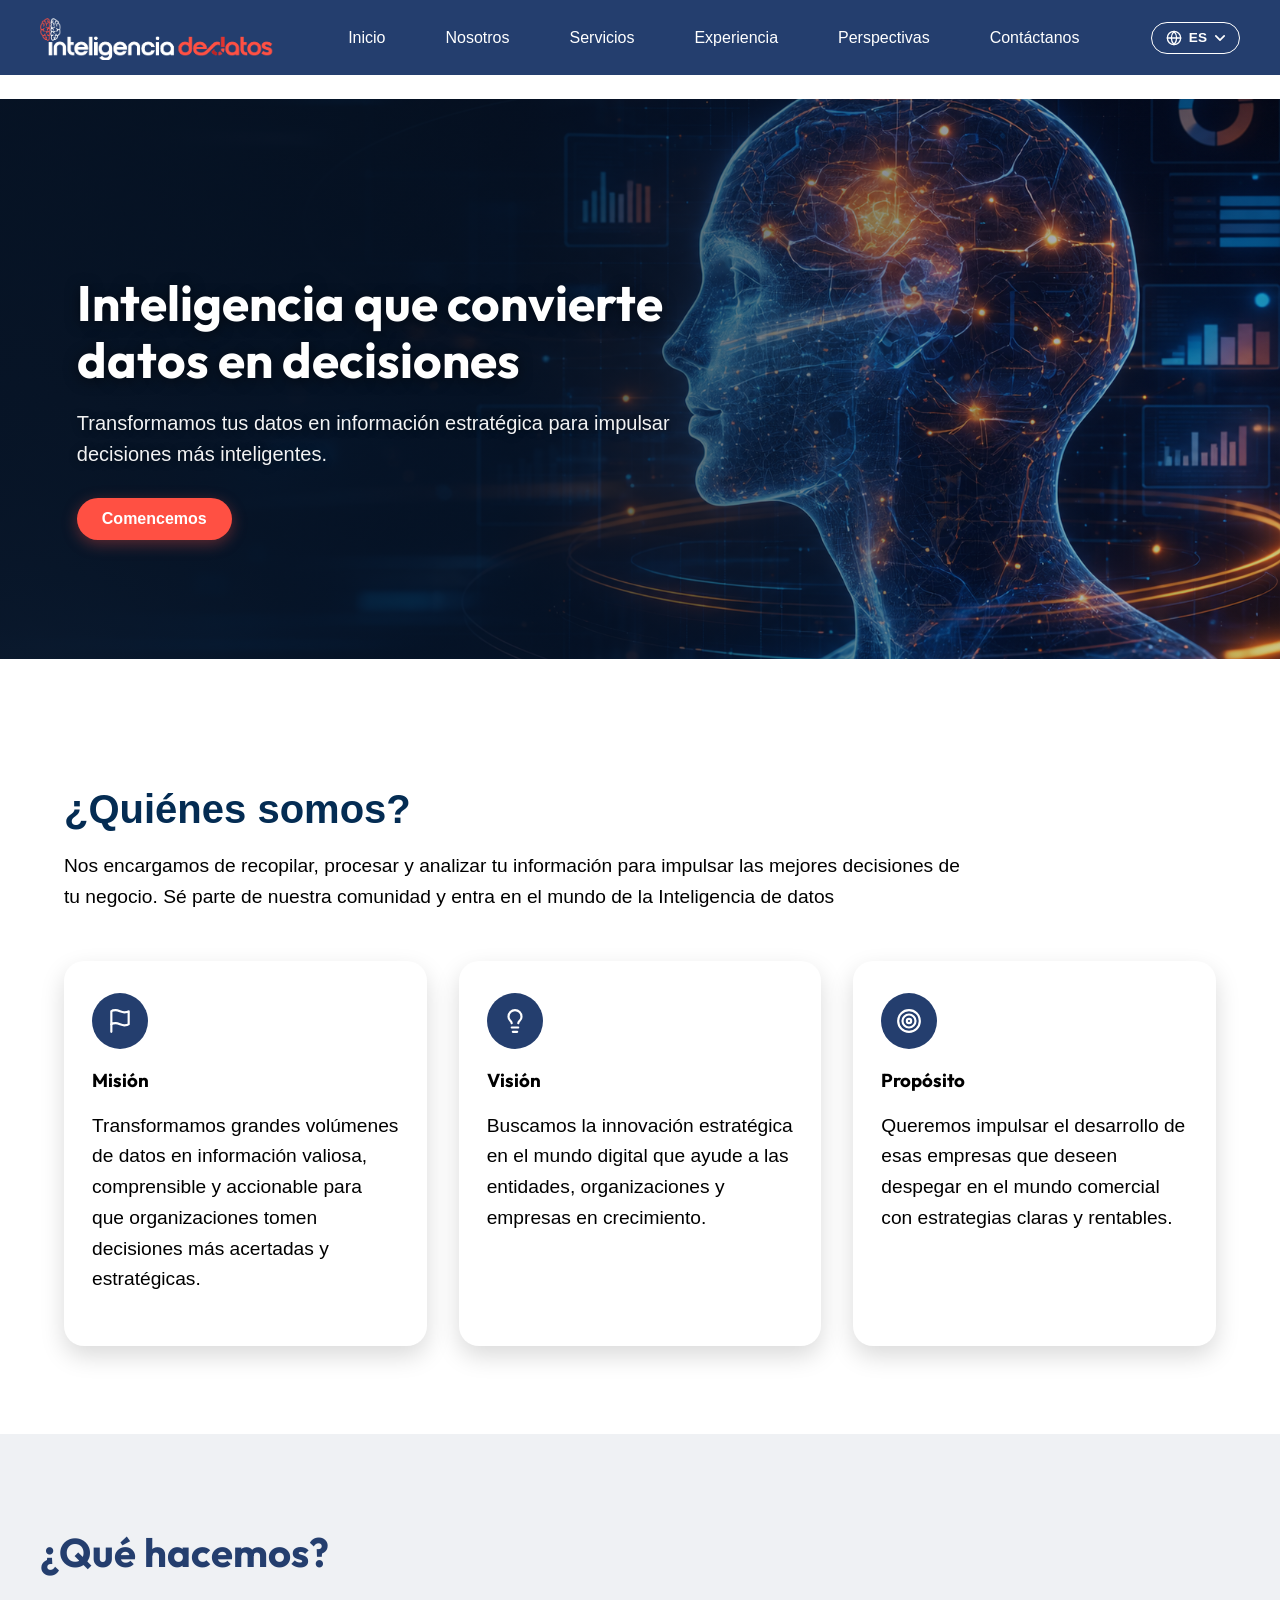
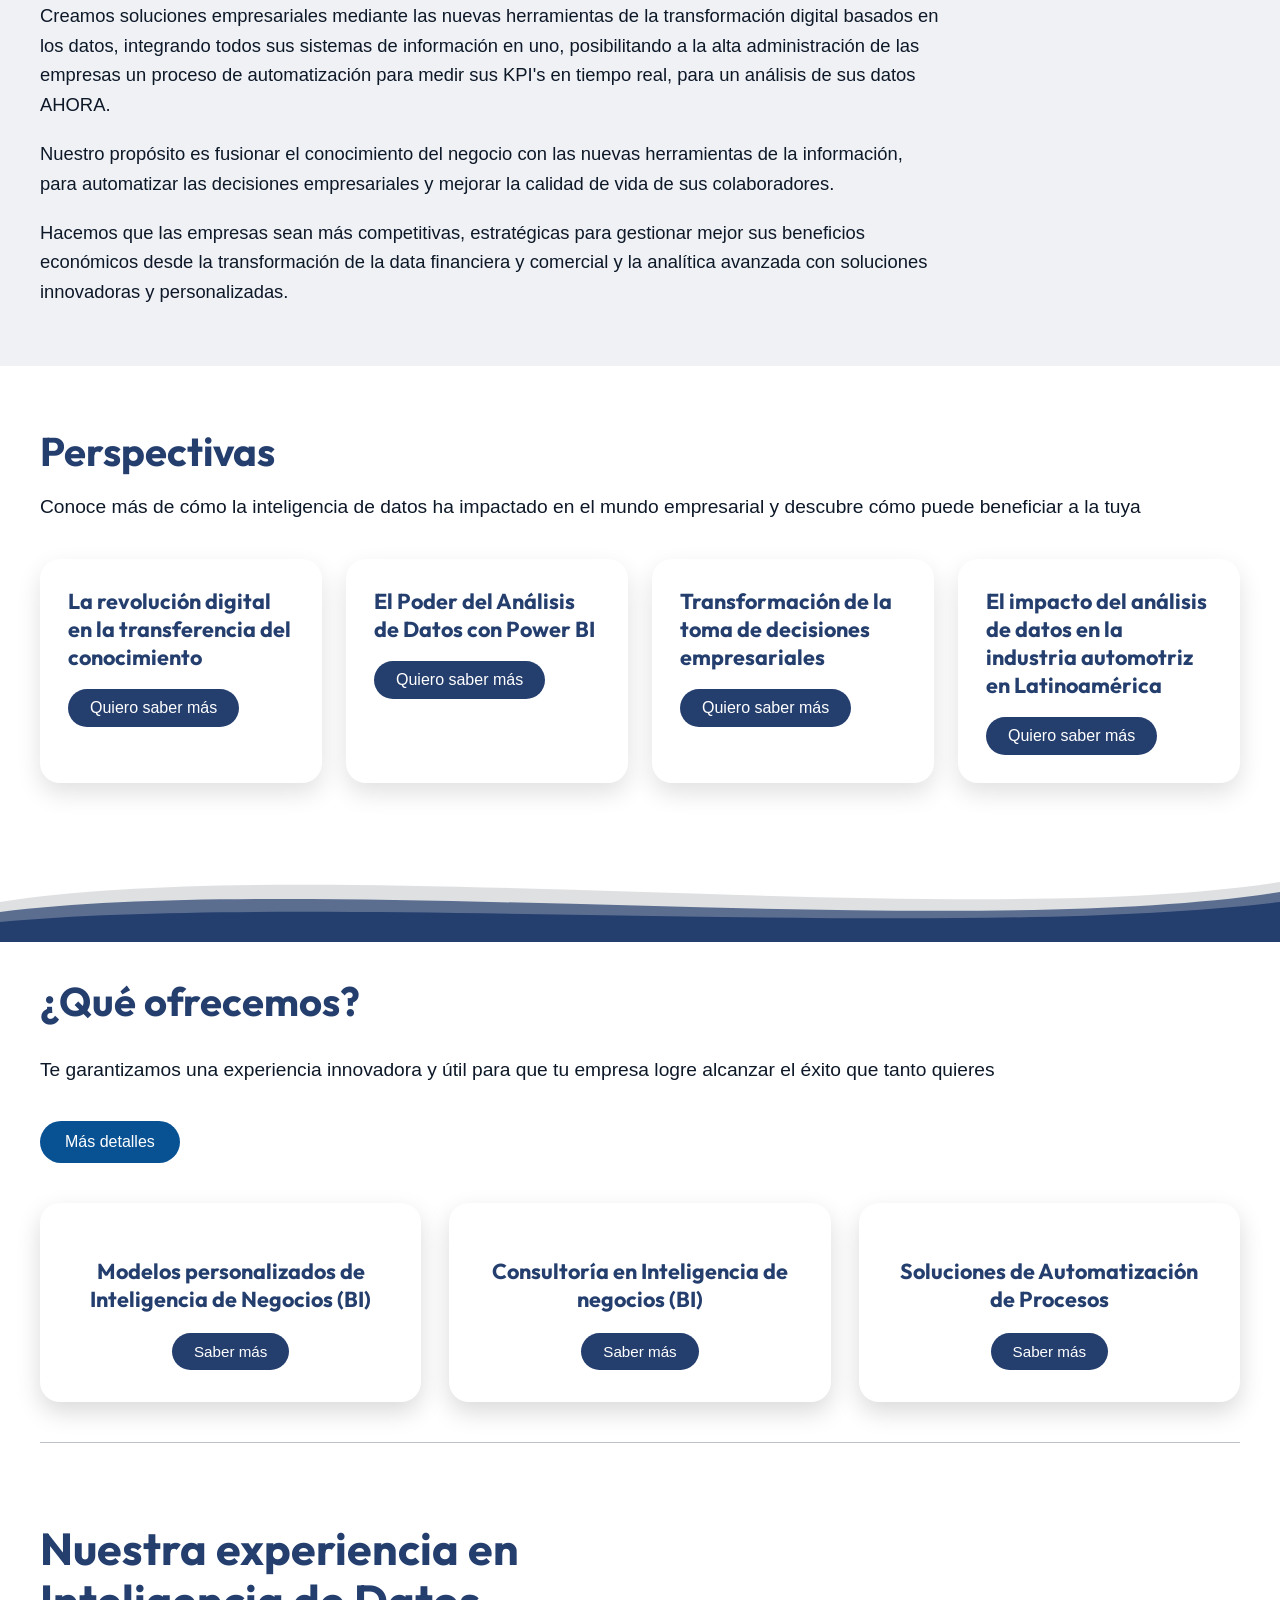
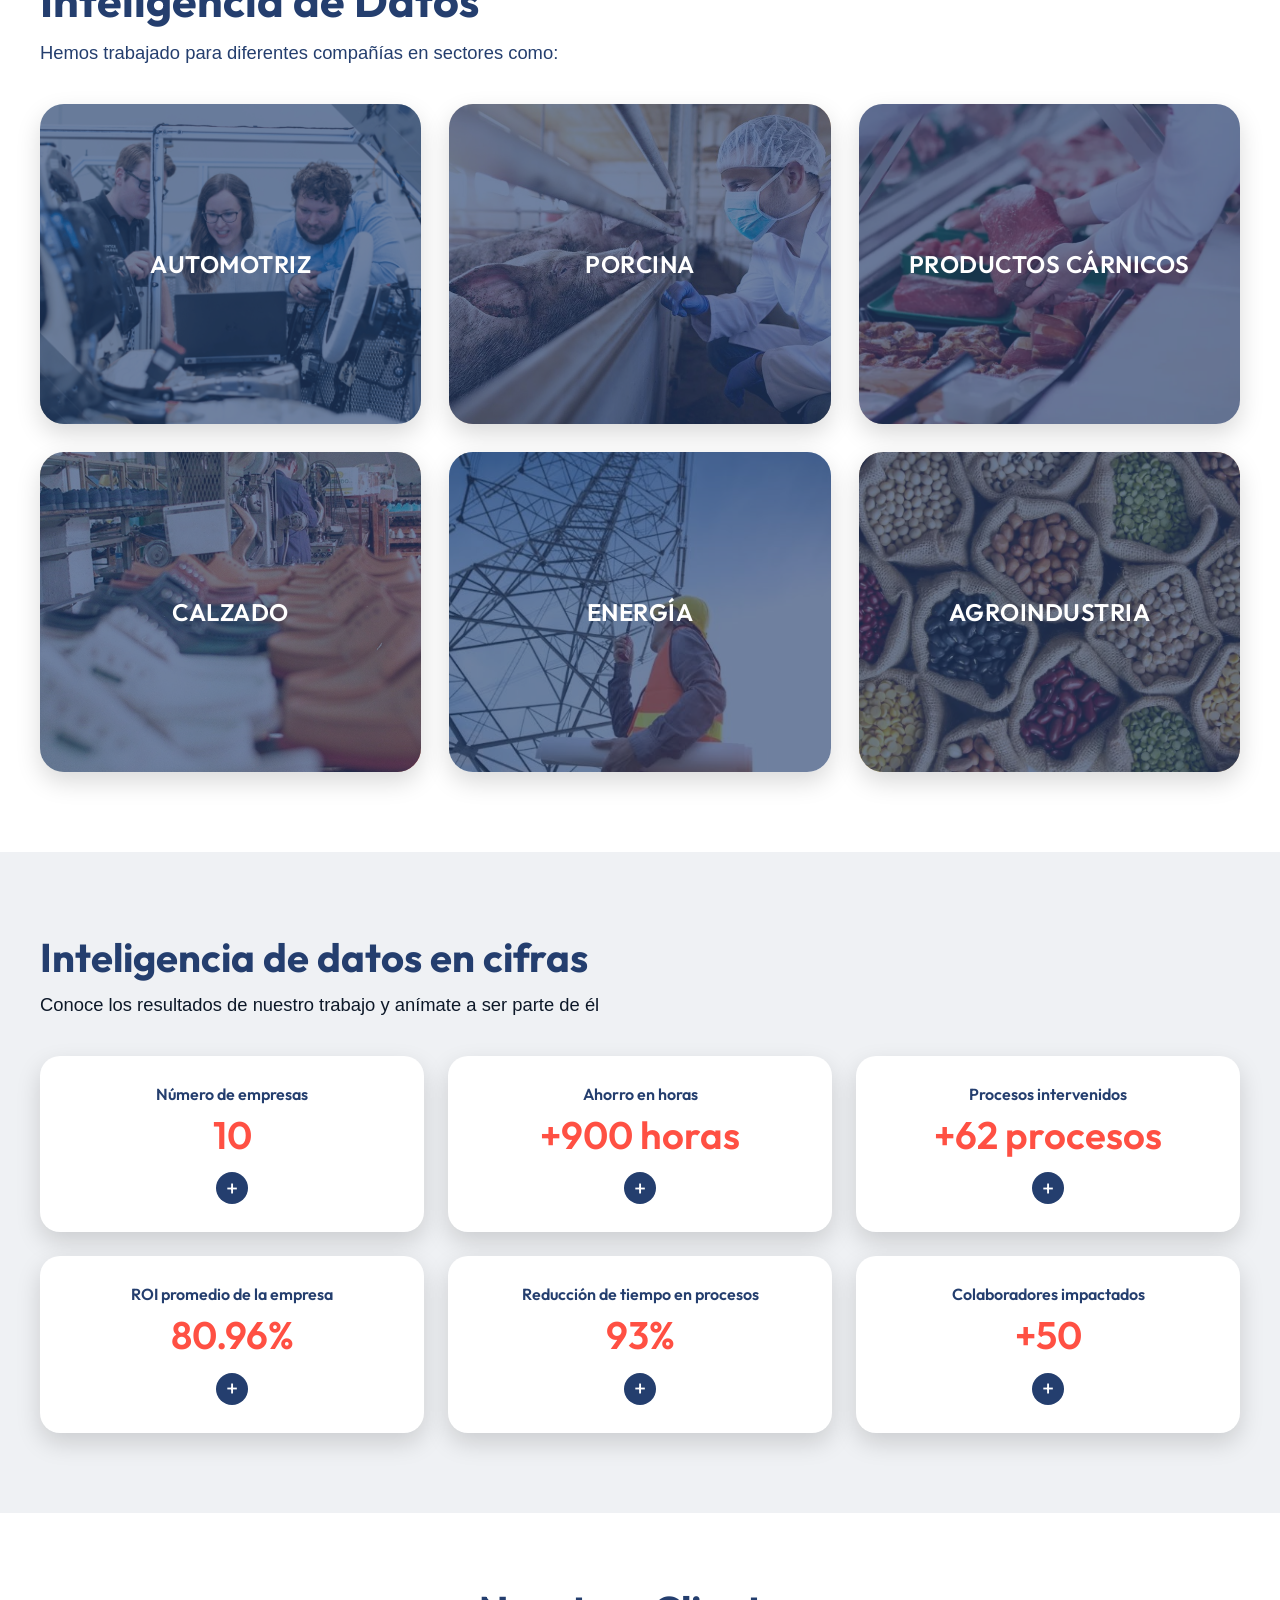
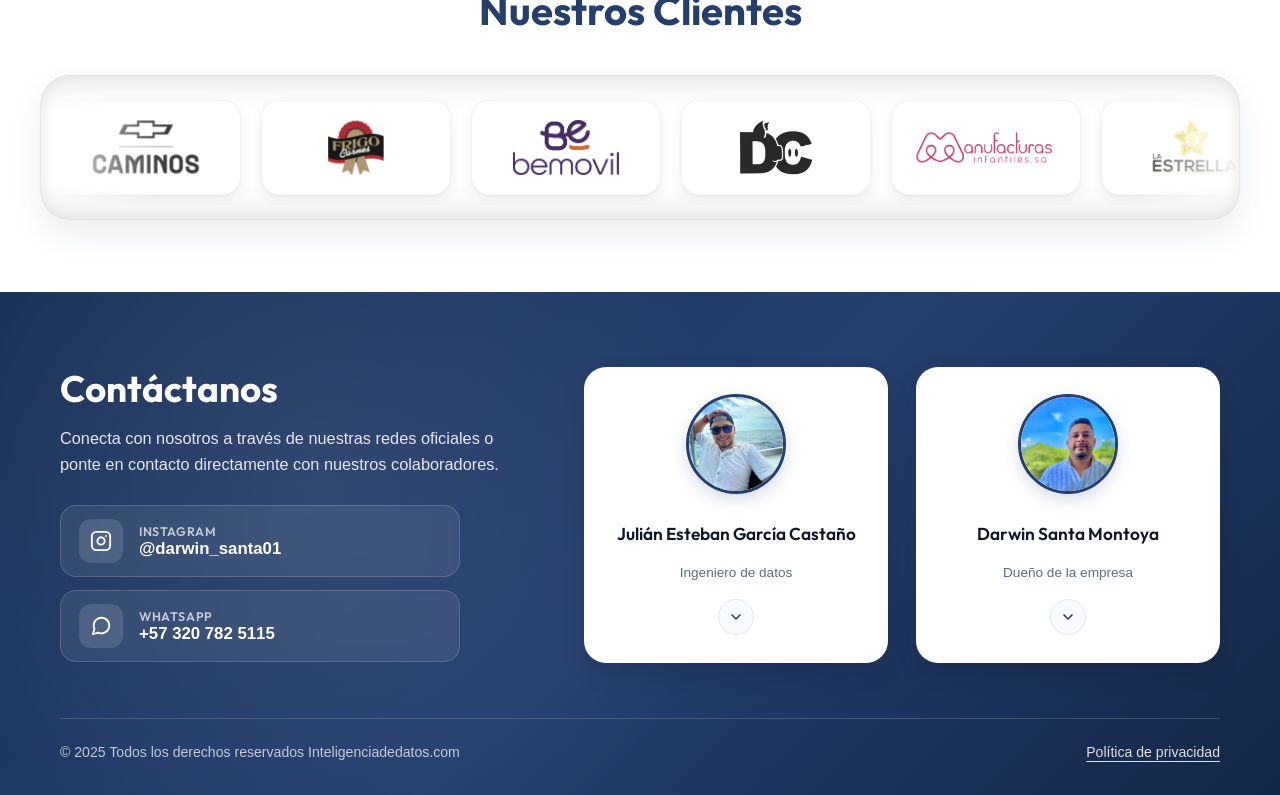
==== commit 01de3314: "Add files via upload" ====
--- a/index.html
+++ b/index.html
@@ -84,7 +84,7 @@
 
 <section id="nosotros">  <!--SECCION DE PRESENTACION SOBRE QUIENES SOMOS-->
   <h2 data-i18n="nosotros_titulo">¿Quiénes somos?</h2>  <!--SUBTITULO O ENCABEZADO DE SEGUNDO NIVEL PARA IDENTIFICAR UNA SECCION-->
-  <p data-i18n="nosotros_subtitulo">Nos encargamos de recopilar, procesar y analizar tu información para impulsar las mejores decisiones de tu negocio. <br>Sé parte de nuestra comunidad y entra en el mundo de la Inteligencia de datos</p>  <!--TEXTO INTRODUCTORIO DE LA SECCION-->
+  <p data-i18n="nosotros_subtitulo">Nos encargamos de recopilar, procesar y analizar tu información para impulsar las mejores decisiones de tu negocio. Sé parte de nuestra comunidad y entra en el mundo de la Inteligencia de datos</p>  <!--TEXTO INTRODUCTORIO DE LA SECCION-->
   
   <div class="pilares">  <!--CONTENEDOR EN CUADRICULA QUE AGRUPA LAS TRES TARJETAS DE PILARES-->
     <article>  <!--CONTENEDOR INDEPENDIENTE QUE AGRUPA UN TEMA COMPLETO, COMO UNA TARJETA-->
--- a/style.css
+++ b/style.css
@@ -36,7 +36,7 @@
 }
 
 .logo { 
-    height: 45px;
+    height: 45px; /*LARGO*/
     width: auto; /*ANCHO AUTOMATICO PARA QUE NO SE DEFORME EL LOGO*/
     display: block;  /*INDICA QUE EL LOGO SE MUESTRA COMO UN ELEMENTO DE BLOQUE*/
 }
@@ -90,23 +90,22 @@
     gap: 16px;   /*ESPACIO ENTRE EL BOTON DE IDIOMA Y EL MENU HAMBURGUESA*/
 }
 
-/* ── SELECTOR DE IDIOMAS Y DROPDOWN ── */
-.lang-dropdown {
-    position: relative;
-    display: inline-block;
-}
-
-.lang-switch {   /*BOTON DE IDIOMA*/
+.lang-dropdown { /* SELECTOR DE IDIOMAS Y DROPDOWN */
+    position: relative;  /* HACE QUE SE QUE EN SU SITIO*/
+    display: inline-block;  
+}
+
+.lang-switch {   /*BOTON DE IDIOMA */
     display: inline-flex;  /*HACE QUE EL BOTON SE MUESTRE EN FILA*/
     align-items: center;
     gap: 7px;  /*ESPACIO ENTRE EL ICONO Y EL TEXTO DEL BOTON*/
     border-radius: 999px;
-    background-color: transparent;
+    background-color: transparent; 
     color: var(--blanco);
     border: 1.5px solid var(--blanco);
-    font-family: var(--fuente-texto);
+    font-family: var(--fuente-texto); 
     font-size: 0.85rem;
-    font-weight: 600;
+    font-weight: 600;  /*GROSOR DE LA LETRA, SEMINEGRITA*/
     padding: 7px 14px; 
     cursor: pointer;
     transition: background-color 0.2s ease, border-color 0.2s ease, color 0.2s ease; /*TRANSICION SUAVE AL CAMBIAR DE COLOR*/
@@ -137,38 +136,37 @@
     transform: rotate(180deg);  /*ROTA LA FLECHA 180 GRADOS*/
 }
 
-/* MENU DESPLEGABLE FLOTANTE DE IDIOMA */
-.lang-menu {
+.lang-menu { /* MENU DESPLEGABLE FLOTANTE DE IDIOMA */
     position: absolute;  /*HACE QUE EL MENU "SALTE" Y SE SALGA DE SU POSICION*/
-    top: calc(100% + 8px); 
-    right: 0;
+    top: calc(100% + 8px); /*HACE QUE EL MENU DESPEGLABLE ESTE 8XP JUSTO ABAJO DEL BOTON DE IDIOMA*/
+    right: 0; /*HACE QUE SE "PEGUE A LA PARTE DERECHA, EL MENU SE EXTIENDE HACIA LA IZQUIERDA*/
     background-color: var(--azul-marino);
-    border: 1px solid rgba(255, 255, 255, 0.15);
+    border: 1px solid rgba(255, 255, 255, 0.15); /*HACE QUE EL MENU DESPLEGABLE TENGA UN CONTORNO TRANSPARENTE DE COLOR BLANCO*/
     border-radius: 12px;
     padding: 6px;
-    min-width: 145px;
-    box-shadow: 0 10px 25px rgba(0, 0, 0, 0.25);
-    list-style: none;
-    margin: 0;
-    opacity: 0;
-    visibility: hidden;
-    transform: translateY(-8px);
-    transition: opacity 0.2s ease, transform 0.2s ease, visibility 0.2s;
-    z-index: 1000;
+    min-width: 145px;  /*HACE QUE EL MENU TENGA UN MINIMO ANCHO DE 145 PIXELES PARA QUE LA CAJA EVITE SER ANGOSTA*/
+    box-shadow: 0 10px 25px rgba(0, 0, 0, 0.25);   /*HACE LO CONTRARIO A LA ANTEIOR, PONE UNA SOMBRA NEGRA PERO CON 25% DE TRANSPARENCIA*/
+    list-style: none; /*QUITA LOS PUNTOS TIPO VIÑETAS QUE EL NAVEGADOR PONE EN LAS LISTAS, COMO TENEMOS UL, SE VERIAN CON PUNTO, PERO ESTO LO QUITA*/
+    margin: 0; /*QUITA LA MARGEN ALREDEDOR DEL ELEMENTO QUE EL NAVEGADOR PONE POR DEFECTO*/
+    opacity: 0; /*LO HACE TOTALMENTE TRANSPARENTE*/ 
+    visibility: hidden;  /*LO OCULTA Y LO HACE NO CLICKEABLE*/
+    transform: translateY(-8px);  /*LO MUEVE 8PX HACIA ARRIBA*/
+    transition: opacity 0.2s ease, transform 0.2s ease, visibility 0.2s; /*HACE QUE HAYA UNA TRANSICION SUAVE A LA HORA DE ABRIR EL MENU Y CERRARLO*/
+    z-index: 1000; /*HACE QUE EL MENU QUEDE POR ENCIMA DE LOS DEMAS ELEMENTOS DE LA PAGINA*/
 }
 
 .lang-dropdown.abierto .lang-menu {
-    opacity: 1;
-    visibility: visible;
-    transform: translateY(0);
+    opacity: 1;  /*JAVASCRIPT TOMA ESTA INSTRUCCION Y LA CONTRASTA CON LA ANTERIOR, CUANDO EL MENU SE ABRE YA NO ES TRANSPARENTE SINO QUE AHORA ES VISIBLE*/
+    visibility: visible;  /*LO MUESTRA Y DEJA QUE ESTE OCULTO CUANDO SE ABRE A COMPARACION DEL HIDDEN*/
+    transform: translateY(0);  /*HACE QUE EL MENU BAJE A SU LUGAR MIENTRAS APARECE*/
 }
 
 .lang-option {
-    display: flex;
-    align-items: center;
-    gap: 8px;
-    width: 100%;
-    padding: 8px 12px;
+    display: flex; /*ELEMENTOS ENFILADOS - BANDERA Y NOMBRE*/
+    align-items: center;
+    gap: 8px;  /*ESPACIO ENTRE ELEMENTOS SIN PONER MARGEN*/
+    width: 100%;  /*OCUPA TODO EL ANCHO DEL CONTENEDOR*/
+    padding: 8px 12px; /*AGREGA 8PX ARRIBA Y ABAJO, 12 EN LOS COSTADOS, ASI EL CONTENIDO NO QUEDA PEGADO A LOS BORDES*/
     background: transparent;
     border: none;
     border-radius: 8px;
@@ -178,87 +176,86 @@
     font-weight: 500;
     cursor: pointer;
     text-align: left;
-    transition: background-color 0.15s ease, color 0.15s ease;
+    transition: background-color 0.15s ease, color 0.15s ease;  /*HACE QUE AL PASAR EL MOUSE HAYA UNA TRANSICIONN SUAVE PARA QUE SE MUESTRE UNA FONDO CON UNA TRANSPARENCIA*/
 }
 
 .lang-option:hover {
-    background-color: rgba(255, 255, 255, 0.12);
-}
-
-.lang-option.activo {
+    background-color: rgba(255, 255, 255, 0.12);  /*ACOMPAÑADO DE LA ULTIMA LINEA DE LA CLASE ANTERIOR*/
+}
+
+.lang-option.activo {  /*HACE QUE MIENTRAS EL MENU ESTE DESPLEGADO, EL BOTON SE MUESTRE NARANJA*/
     background-color: var(--naranja);
     color: var(--blanco);
     font-weight: 600;
 }
 
 .lang-flag {
-    font-size: 1.1rem;
-    line-height: 1;
-}
-
-.lang-code {
-    margin-left: auto;
+    font-size: 1.1rem;  /*SI EL TAMAÑO DETERMINADO ES 16PX, 1REM SON ESOS 16, 1.1 ES 16 MAS 10% DE ESOS 16*/
+    line-height: 1;  /*ALTURA DE CADA LINEA CON RESPECTO AL FONT-SIZE, ES SU MULTIPLO, SI POR EJEMPLO FUERA 2 SERIA 32, HACE QUE UN IDIOMA DEL OTRO QUEDEN PEGADOS*/
+}
+
+.lang-code {  /*ESTILO PARA EL CODIGO DE CADA IDIOMA, ES, EN PT*/
+    margin-left: auto;  /*JUNTO CON DISPLAY FLEX, EL TEXTO SE VA A LA DERECHA Y EL CODIGO DEL IDIOMA SE VA A LA DERECHA*/
     font-size: 0.75rem;
-    opacity: 0.8;
-    text-transform: uppercase;
+    opacity: 0.8;  /*LO VUELVE UN POCO TRANSPARENTE*/
+    text-transform: uppercase;  /*MUESTRA EL TEXTO EN MAYUSCULAS SIN IMPORTAR SI EN HTML LO PUSE EN MINUSCULAS*/
 }
 
 .menu-toggle {    /*MENU HAMBURGUESA*/
-    display: none;   /*OCULTA EL MENU EN PANTALLAS GRANDES*/
-    flex-direction: column;
+    display: none;   /*OCULTA EL MENU EN PANTALLAS GRANDES, MAS ADELANTE HACE QUE SE VEA SOLO EN PANTALLAS ANGOSTAS CON EL @MEDIA...*/
+    flex-direction: column; /*CAMBIA EL EJE DEL FLEX Y HACE QUE EN LUGAR DE QUE VAYAN EN FILA VAYAN UNO DEBAJO DEL OTRO*/
     justify-content: center;
-    gap: 5px;
+    gap: 5px;  /*SEPARACION ENTRE RAYITAS*/
     width: 28px;
     height: 20px;
     background: none;
-    border: none;  
+    border: none;  /*NO TIENE BORDE*/
     cursor: pointer;
-    padding: 0;
+    padding: 0; /*HACE QUE NO HAYA ESPACIO INTERNO ENTRE EL ELEMENTO Y LOS BORDES, COMO NO TIENE BORDE NO SE NOTA*/
 }
 
 .menu-toggle span {   /*ESTILO DE CADA LINEA DEL MENU HAMBURGUESA*/
-    width: 100%;
+    width: 100%; /*HACE QUE OCUPE TODO EL ESPACIO DEL ELEMENTO EN ANCHO*/
     height: 3px;
-    background-color: var(--blanco);   /*ANTES ERA AZUL OSCURO SOBRE FONDO AZUL: NO SE VEIA*/
+    background-color: var(--blanco);   
     border-radius:2px;
 }
 
 .hero { /*HERO CON IMAGEN SVG DE FONDO COMPLETO*/
-    position: relative;
-    overflow: hidden;
-    min-height: 560px;
-    height: auto;
-    margin-top: 24px;   /*SE VE UN POCO MÁS ABAJO RESPECTO AL HEADER*/
-    margin-bottom: 45px;
-    display: flex;
-    align-items: center;
-    background-color: #071425;
-    padding: 75px 6% 70px;
-}
-
-/* Capa sutil de oscurecimiento que garantiza lectura perfecta del texto blanco */
-.hero::after {
-    content: '';
-    position: absolute;
-    inset: 0;
-    background: linear-gradient(90deg, rgba(6, 18, 35, 0.88) 0%, rgba(6, 18, 35, 0.65) 48%, rgba(6, 18, 35, 0.20) 100%);
-    z-index: 1;
-    pointer-events: none;
+    position: relative;  /*DEJA AL ELEMENTO EN SU LUGAR NORMAL, A COMPARACION DE ABSOLUTE QUE LO SACA*/
+    overflow: hidden; /*HACE QUE ELEMENTOS APARTE DEL HERO SE OCULTEN SI SALEN DE LOS LIMITES DEL HERO*/
+    min-height: 560px; /*EL MINIMO DE ANCHO ES ESE, PERO....*/ 
+    height: auto;  /*PUEDE CRECER SI EL CONTENIDO NECESITA MAS ESPACIO*/
+    margin-top: 24px;   /*SE VE UN POCO MÁS ABAJO Y NO PEGADO AL HEADER*/
+    margin-bottom: 45px; /*NO QUEDA PEGADO A LA SIGUIENTE SECCION*/
+    display: flex;  /*CONVIERTE AL HERO EN UN CONTENEDOR FLEXIBLE, FUNCIONA CON LA SIGUIENTE LINEA, LOS HIJOS PASAN A SER ELEMENTOS FLEX, SE ACOMODAN EN FILA*/
+    align-items: center;  /*CENTRA ESOS HIJOS VERTICALMENTE DENTRO DEL HERO, COMO TIENE MIN HEIGHT EL CONTENIDO QUEDA CENTRADO CON RESPECTO A ESA ALTURA*/
+    background-color: #071425; /*UN AZUL EXTREMANDAMENTE OSCURO QUE APARECE MIENTRAS CARGA LA IMAGEN DEL HERO*/
+    padding: 75px 6% 70px; /*75px DE ESPACIO INTERNO ARRIBA, 6% DEL ANCHO RELATIVO DEL HERO EN LOS LADOS Y 70PX ABAJO, ESE PORCENTAJE DEPENDE DE LA PANTALLA*/
+}
+
+.hero::after { /*CAPA DE OSCURECIMIENTO DEL HERO PARA QUE SE LEA BIEN EL TEXTO BLANCO, AFTER HACE QUE SE PUEDA PONER DEL HERO EN ESTE CASO SIN PONERLO EN HTML*/
+    content: '';  /*OBLIGATORIO PARA QUE AFTER EXISTA, SIN ESTO NO SE GENERA, ASI NO TENGA NADA DENTRO DE LAS COMILLAS*/
+    position: absolute; /*HACE QUE LA CAPA SE PUEDA PONER POR ENCIMA DEL HERO SIN EMPUJAR EL CONTENIDO*/
+    inset: 0;  /*ATAJO DE TOP, RIGHT, BOTTOM, LEFT PARA QUE LA CAPA CUBRA TODO EL HERO DE EXTREMO A EXTREMO*/
+    background: linear-gradient(90deg, rgba(6, 18, 35, 0.88) 0%, rgba(6, 18, 35, 0.65) 48%, rgba(6, 18, 35, 0.20) 100%);  /*REGLAS DE TRANSPARENCIA QUE HACE QUE LA CAPA SEA MAS OSCURA EN LA PARTE DEL TEXTO Y MAS TRANSPARENTE EN LA PARTE DE LA CABEZA DE LA FOTO*/
+    z-index: 1;  /*CAPA DE APILAMIENTO, LA CAPA QUEDA POR ENCIMA DE LA IMAGEN DEL HERO*/
+    pointer-events: none; /*HACE QUE LA CAPA SEA TRANSPARENTE A LOS CLICKS Y AL MOUSE, SIN ESTO LA CAPA TAPARIA LOS BOTONES Y LOS ENLACES DEL HERO NO PODRIAN PRESIONARSE*/
 }
 
 .hero-forma {   /*FONDO SVG CENTRADO VERTICALMENTE QUE ABARCA TODO EL HERO DETRÁS*/
-    position: absolute;
-    inset: 0;
-    width: 100%;
+    position: absolute; /*SE POSICIONA RESPECTO AL HERO, PARA PONERLA DETRAS DEL CONTENIDO SIN EMPUJARLO*/
+    inset: 0; /*ATAJO ANTERIOR, PEGA LA IMAGEN A TODOS LOS BORDES*/
+    width: 100%; /*ESTA CON LA SIGUIENTE HACE QUE LA IMAGEN CUBRA TODO EL ESPACIO DEL HERO*/
     height: 100%;
-    object-fit: cover;
-    object-position: center center;  /*FONDO CENTRADO VERTICALMENTE*/
-    z-index: 0;
-    pointer-events: none;
+    object-fit: cover; /*LA IMAGEN SE ESCALA Y MANTIENE SU PROPORCION HASTA LLENAR LA CAJA, SI SOBRA ESPACIO EN LOS BORDES SE DEFORMA, ASI NO QUEDAN HUECOS NI SE DEFORMAN*/
+    object-position: center center;  /*CENTRADO HORIZONTAL Y VERTICALMENTE, DEFINE QUE PARTE QUEDA VISIBLE CUANDO SE RECORTA*/
+    z-index: 0; /*CAPA MAS BAJA, QUEDA AL FONDO*/
+    pointer-events: none; /*HACE QUE EL HERO NO SEA CICKLEABLE NI NADA PARA QUE EVITE ESTORBAR LA INTERACTIVIDAD DEL BOTON*/
 }
 
 .hero-texto {  /*TEXTO DEL HERO POR ENCIMA DE LA FOTO*/
-    position: relative;
+    position: relative; /*MANTIENE EL BLOQUE EN SU LUGAR NORMAL PERO LE PERMITE USAR Z INDEX*/
     z-index: 2;  /*QUEDA POR ENCIMA DE LA IMAGEN DE FONDO Y DEL OVERLAY*/
     max-width: 650px;
     color: var(--blanco);
@@ -292,12 +289,12 @@
 
 .hero .btn-primario:hover {
     background-color: #e64539;
-    transform: translateY(-2px);
+    transform: translateY(-2px);  /*HACE AL PASAR POR ENCIMA, EL BOTON SUBA UN POCO*/
     box-shadow: 0 6px 20px rgba(255, 80, 67, 0.45);
 }
 
-.btn-primario {
-    display: inline-block;
+.btn-primario { /*BOTON DE MAS DETALLES QUE APARECE MAS ABAJO*/
+    display: inline-block; /*BOTON CON TAMAÑO PROPIO, SE AJUSTA AL CONTENIDO Y PERMITE PADDING, PUEDE ESTAR AL LADO DE OTROS BOTONES*/
     border-radius: 999px;
     background-color: #085294;
     color: #ffffff;
@@ -315,191 +312,9 @@
     background-color:var(--naranja);
 }
 
-/* ══════════════════════════════════════════════════════════════════════════
-   HERO PORTAL — VERSIÓN LIGERA / BLANCA (Inspirada en CryptOwl)
-   Fondo Blanco, Arco Naranja (#FF5043), Gráfico Estadístico en Mostaza Tenue
-   ══════════════════════════════════════════════════════════════════════════ */
-.hero-portal {
-    position: relative;
-    overflow: hidden;
-    min-height: 640px;
-    display: flex;
-    align-items: center;
-    justify-content: center;
-    background-color: var(--blanco);
-    padding: 70px 4% 50px;
-    text-align: center;
-}
-
-/* Capa 1: Gráficos de barras estadísticas e indicadores (Mostaza suave) */
-.hero-portal__charts {
-    position: absolute;
-    inset: 0;
-    pointer-events: none;
-    z-index: 1;
-    opacity: 0.85;
-}
-
-.hero-portal__chart-svg {
-    width: 100%;
-    height: 100%;
-    object-fit: cover;
-}
-
-.hero-portal__trend-line {
-    animation: dash-anim 20s linear infinite;
-}
-
-@keyframes dash-anim {
-    from { stroke-dashoffset: 200; }
-    to { stroke-dashoffset: 0; }
-}
-
-/* Capa 2: Arco / Puerta 3D Central Naranja (#FF5043) */
-.hero-portal__gate {
-    position: absolute;
-    top: 50%;
-    left: 50%;
-    transform: translate(-50%, -46%);
-    width: clamp(480px, 58vw, 720px);
-    height: auto;
-    z-index: 2;
-    pointer-events: none;
-    transition: transform 0.4s ease;
-}
-
-.hero-portal:hover .hero-portal__gate {
-    transform: translate(-50%, -47%) scale(1.015);
-}
-
-.hero-portal__gate-svg {
-    width: 100%;
-    height: auto;
-    display: block;
-    filter: drop-shadow(0 14px 28px rgba(255, 80, 67, 0.16));
-}
-
-/* Capa 3: Contenido textual (Completamente enmarcado dentro del arco naranja) */
-.hero-portal__content {
-    position: relative;
-    z-index: 3;
-    max-width: 440px;
-    display: flex;
-    flex-direction: column;
-    align-items: center;
-    gap: 12px;
-    margin-top: 55px; /* Centrado dentro de la bóveda del arco */
-    padding: 0 10px;
-}
-
-.hero-portal__headline {
-    font-family: var(--fuente-titulos);
-    font-size: clamp(1.8rem, 3.2vw, 2.5rem);
-    font-weight: 600;
-    line-height: 1.18;
-    color: var(--azul-marino);
-    margin: 0;
-    text-align: center;
-}
-
-.hero-portal__headline-line {
-    display: block;
-}
-
-.hero-portal__headline-word {
-    display: block;
-    color: var(--azul-marino);
-}
-
-.hero-portal__subhead {
-    font-family: var(--fuente-titulos);
-    font-size: clamp(0.95rem, 1.4vw, 1.1rem);
-    font-weight: 400;
-    color: var(--negro); /* Negro para el subtítulo */
-    margin: 2px 0 8px;
-    display: flex;
-    align-items: center;
-    justify-content: center;
-    gap: 6px;
-    white-space: nowrap;
-}
-
-.hero-portal__subhead-dot {
-    color: var(--naranja);
-    font-weight: bold;
-}
-
-/* Botón CTA Naranja (#FF5043) */
-.hero-portal__cta-wrap {
-    margin-top: 4px;
-}
-
-.hero-portal__cta {
-    display: inline-flex;
-    align-items: center;
-    gap: 10px;
-    background-color: var(--naranja);
-    color: var(--blanco);
-    font-family: var(--fuente-titulos);
-    font-size: 1rem;
-    font-weight: 600;
-    padding: 12px 30px;
-    border-radius: 999px;
-    text-decoration: none;
-    box-shadow: 0 8px 22px rgba(255, 80, 67, 0.35);
-    transition: transform 0.25s ease, background-color 0.25s ease, box-shadow 0.25s ease;
-}
-
-.hero-portal__cta:hover {
-    background-color: #ff3c2d;
-    transform: translateY(-2px);
-    box-shadow: 0 12px 28px rgba(255, 80, 67, 0.45);
-}
-
-.hero-portal__cta-arrow {
-    width: 18px;
-    height: 18px;
-    transition: transform 0.25s ease;
-}
-
-.hero-portal__cta:hover .hero-portal__cta-arrow {
-    transform: translateX(4px);
-}
-
-/* Responsividad para .hero-portal */
-@media (max-width: 768px) {
-    .hero-portal {
-        min-height: 520px;
-        padding: 50px 20px 40px;
-    }
-    .hero-portal__gate {
-        width: 95vw;
-        opacity: 0.7;
-        transform: translate(-50%, -46%);
-    }
-    .hero-portal__content {
-        max-width: 320px;
-        margin-top: 35px;
-        gap: 10px;
-    }
-    .hero-portal__headline {
-        font-size: 1.55rem;
-    }
-    .hero-portal__subhead {
-        font-size: 0.88rem;
-        flex-wrap: wrap;
-        white-space: normal;
-        gap: 4px;
-    }
-    .hero-portal__cta {
-        padding: 10px 24px;
-        font-size: 0.92rem;
-    }
-}
-
 /*COMENZAMOS CON LA PARTE DE NOSOTROS */
-#nosotros {
-    padding: 50px 5% 40px;
+#nosotros { /*DEFINE COMO SE VE ENTRE EL BORDE DE LA SECCION Y SU CONTENIDO*/ /*# SIGNIFICA QUE ES UNA ID, NORMALMENTE UN ENLACE*/
+    padding: 50px 5% 40px; /*50 DE ESPACIO ENTRE EL BORDE SUPERIOR DE LA SECCION Y DEL CONTENIDO, LO MISMO CON LS OTROS DOS VALORES*/
 }
 
 #nosotros h2 {
@@ -507,7 +322,7 @@
     font-size: 2.5rem;
     text-align:initial;
     color: #042C53;
-    margin-left: 0;
+    margin-left: 0; /*A PESAR DE NO TENER UN MARGEN, TENEMOS UN PADDING*/
     margin-bottom: 16px;
 }
 
@@ -516,44 +331,39 @@
     margin-left: 0;
     font-size: 1.2rem;
     line-height: 1.6;
-    max-width: 900px;
+    max-width: 900px; /*LIMITE DE ANCHO DE HASTA DONDE SE PUEDE VER EL TEXTO, EVITA UNA LINEA UNICA DE TEXTO DE EXTREMO A EXTREMO*/
+    text-wrap: pretty; /*LE DICE AL NAVEGADOR QUE ACOMODE MEJOR LOS SALTOS DE LINEA, POR EJEMPLO EVITA QUE LA ULTIMA PALABRA QUEDE EN UNA SOLA LINEA*/
 }
 
 .pilares {     
-    display:flex;
-    gap: 32px;
-    margin: 48px 0;
-}
-
-#nosotros h1 {
-    font-family: var(--fuente-texto);
-    font-size: 1.1rem;
-    margin: 40px;
+    display:flex; /*ENFILADAS*/
+    gap: 32px; /*SEPARADA CADA UNA DE ESE VALOR*/
+    margin: 48px 0;  /*MARGEN ARRIBA Y ABAJO, NO EN LOS LADOS*/
 }
 
 .pilares article { 
     font-family: var(--fuente-texto);
-    flex: 1;      /*SE REPARTE EL ANCHO EN PARTES IGUALES*/
+    flex: 1;      /*HACE QUE TODAS LAS TARJETAS TENGAN EL MISMO ANCHO*/
     background-color: #ffffff;
     border-radius: 20px;
     padding: 32px 28px;
     box-shadow: 0 10px 25px rgba(0, 0, 0, 0.15);
     border: none;
-    transition: transform 0.25s ease, box-shadow 0.25s ease;
+    transition: transform 0.25s ease, box-shadow 0.25s ease; /*CON EL SIGUIENTE BLOQUE HACE QUE LAS TARJETAS TENGAN UN CAMBIO AL PASAR EL MOUSE, LA SOMBRA CAMBIA DE FORMA GRADUAL*/
 }
 
 .pilares article:hover {
-    transform: translateY(-8px);
-    box-shadow: 0 16px 30px rgba(0, 0, 0, 0.12);
+    transform: translateY(-8px);  /*HACE QUE AL PASAR EL MOUSE, LAS TARJETAS SUBAN UN POCO*/
+    box-shadow: 0 16px 30px rgba(0, 0, 0, 0.12); /*TRANSICION DE LA SOMBRA UN POCO MAS TRANSPARENTE*/
 }
 
 .pilar-icono { 
     width: 56px;
     height: 56px;
-    border-radius: 50%;
+    border-radius: 50%; /*HACE QUE SE HAGA UN CIRCULO DEL TAMAÑO ANTERIORMENTE DEFINIDO*/
     display: flex;
-    align-items: center;
-    justify-content: center;
+    align-items: center; /*CENTRA EL ICONO EN EL EJE HORIZONTAL DENTRO DEL CIRCULO*/
+    justify-content: center; /*CENTRA EL ICONO EN EL EJE VERTICAL, SE USAN LOS DOS PARA QUE EL ELEMENTO QUEDE CENTRADO EN AMBOS SENTIDOS*/
     margin-bottom: 16px;
     color: var(--blanco);
 }
@@ -561,7 +371,7 @@
 .pilar-svg {
     width: 26px;
     height: 26px;
-    stroke: var(--blanco);
+    stroke: var(--blanco); /*COLOR DEL TRAZO*/
 }
 
 .pilar-icono-mision { background-color: var(--azul-marino); }
@@ -571,7 +381,7 @@
 /* SECCION QUE HACEMOS */
 #que-hacemos {
     background-color: var(--gris-claro);
-    padding: 60px 40px;
+    padding: 60px 40px; /*ESPACIO INTERNO QUE HAY*/
 }
 
 #que-hacemos h2 {
@@ -584,29 +394,29 @@
 #que-hacemos p {
     font-family: var(--fuente-texto);
     font-size: 1.15rem;
-    line-height: 1.6;
+    line-height: 1.6; /*SEPARACION ENTRE LINEAS*/
     color: var(--negro);
-    margin-bottom: 20px;
+    margin-bottom: 20px; /*HACE QUE CADA PARRAFO TENGA UNA MARGEN ABAJO DE ESE VALOR*/
     max-width: 900px;
 }
 
 #que-hacemos p:last-child {
-    margin-bottom: 0;
+    margin-bottom: 0;  /*HACE QUE EL ULTIMO PARRAFO DEJE DE TENER EL MARGEN QUE DEFINIMOS EN EL BLOQUE ANTERIOR*/
 }
 
 #perspectivas {
-    padding: 60px 40px;
+    padding: 60px 40px; /*MISMO ESPACIO INTERNO QUE LA SECCION ANTERIOR*/
 }
 
 #perspectivas h2,
-#perspectiva h1 {
+#perspectiva h1 { /*FORMA ABREVIADA DE PONER LOS MISMOS ESSTILOS PARA AMBAS*/
     font-family: var(--fuente-titulos);
     color: var(--azul-marino);
     font-size: 2.5rem;
 }
 
 #perspectivas h2 {
-    margin: 0 0 16px 0;
+    margin: 0 0 16px 0; /* QUITA LAS MARGENES, ARRIBA, A LA DERECHA E IZQUIERDA QUE POR DEFECTO EL NAVEGADOR PONE, EL 16PX VA ABAJO DEL TITULO QUE LO SEPARA DEL TEXTO*/
 }
 
 #perspectivas > p {
@@ -619,14 +429,14 @@
 
 .perspectivas-grid {
     display: grid;
-    grid-template-columns: repeat(auto-fit, minmax(240px, 1fr));
+    grid-template-columns: repeat(auto-fit, minmax(240px, 1fr)); /*CADA COLUMNA MIDE MAXIMO ESE VALOR Y ESA COLUMBA SE REPITE TANTAS VECES COMO QUEPAN EN EL ANCHO*/
     gap: 24px;
 }
 
 .perspectiva-tarjeta {
     display: flex;
-    flex-direction: column;
-    align-items: flex-start;
+    flex-direction: column; /*APILA A LAS TARJETAS UNA DEBAJO DE LA OTRA VERTICALMENTE*/
+    align-items: flex-start; /*CADA TARJETA MIDE SOLO LO QUE NECESITA SU CONTENIDO Y TODAS QUEDAN ALINEADAS POR ARRIBA*/ 
     gap: 18px;
     padding: 28px;
     border-radius: 20px;
@@ -641,7 +451,7 @@
 }
 
 .btn-quiero-saber-mas {
-    display: inline-block;
+    display: inline-block; /*SE QUEDA AL LADO DE OTROS ELEMENTOS COMO INLINE SIN OCUPAR TODA LA FILA TENIENDO ELEMENTOS DE BLOCK QUE PUEDEN TENER PADDING*/
     padding: 10px 22px;
     border: 0;
     border-radius: 999px;
@@ -658,25 +468,25 @@
 }
 
 #perspectiva {
-    padding: 60px clamp(20px, 6vw, 80px);
-}
-
-#perspectiva > h1 {
-    max-width: 1000px;
-    margin: 0 auto 36px;
-    text-align: center;
+    padding: 60px clamp(20px, 6vw, 80px); /*ESTABLECE UN ESPACIO INTERNO, MINIMO DE 20PX, IDEAL DEL 6% DEL ANCHO DE LA PANTALLA Y MAXIMO 80PX*/
+}
+
+#perspectiva > h1 { /*SELECCIONA LOS H1 QUE ESTEN DENTRO DE PERSPECTIVA*/
+    max-width: 1000px; /*EL TITULO NO SERÁ MAS ANCHO QUE 1000PC, EN PANTALLAS PEQUELLAS SE ENCOGE PARA CABER*/
+    margin: 0 auto 36px; /*NADA ARRIBA, AUTOMATICA EN LOS LADOS (LA MISMA EN LA IZQUIERDA Y DERECHA) Y 36 ABAJO QUE SEPARA EL TITULO DEL CONTENIDO*/
+    text-align: center; /*CENTRA EL TEXTO*/
 }
 
 .perspectiva-detalles {
-    display: grid;
+    display: grid; /*ACOMODA LOS HIJOS EN UNA CUADRICULA*/
     gap: 32px;
 }
 
-.perspectiva-detalle {
-    width: 100%;
-    max-width: 1000px;
+.perspectiva-detalle {  /*HIJOS DE LA CUADRICULA*/
+    width: 100%; /*EL ELEMENTO OCUPA TODO EL ANCHO PERO NO SE PASA DE 1000PX*/
+    max-width: 1000px; /*EN PANTALLAS PEQUEÑAS MIDE EL 100% PERO EN GRANDES SE DETIENE A 1000PX*/
     margin: 0 auto;
-    scroll-margin-top: 100px;
+    scroll-margin-top: 100px; /*AL HACER CLICK EN UN ENLACE PARA IR AHÍ, SE POSICIONA 100PX MAS ABAJO PARA QUE EL HEADER NO LO TAPE*/
 }
 
 .perspectiva-detalle h2 {
@@ -695,14 +505,12 @@
     border: 1px solid rgba(36, 62, 110, 0.1);
     border-radius: 24px;
     background: var(--blanco);
-    box-shadow: 0 16px 40px rgba(13, 24, 40, 0.08);
+    box-shadow: 0 16px 40px rgb(240, 242, 245);
 }
 
 .perspectiva-articulo-cabecera {
     max-width: 850px;
     margin: 0 auto 36px;
-    padding-bottom: 28px;
-    border-bottom: 1px solid rgba(36, 62, 110, 0.16);
     text-align: center;
 }
 
@@ -710,14 +518,14 @@
     display: flex;
     align-items: center;
     justify-content: center;
-    width: fit-content;
+    width: fit-content; /*HACE QUE EL ELEMENTO MIDA LO QUE NECESITA SU CONTENIDO, SIN ESTIRARSE A TODO EL ANCHO PERO SIN PASARSE DEL ESPACIO QUE TIENE EL CONTENEDOR*/
     max-width: 100%;
     margin: 0 auto;
     padding: 14px 26px;
     border: 2px solid var(--naranja);
     border-radius: 999px;
     background-color: var(--gris-claro);
-    color: var(--azul-marino);
+    color: var(--azul-marino); /*DE LA LETRA*/
     font-family: var(--fuente-titulos);
     font-size: clamp(1.25rem, 3vw, 1.8rem);
     font-weight: 600;
@@ -727,14 +535,14 @@
 }
 
 .perspectiva-contenido {
-    color: var(--negro);
+    color: var(--negro); /*TEXTO DE LAS PERSPECTIVAS*/
 }
 
 .perspectiva-contenido p {
-    margin: 0 0 18px;
-    text-align: justify;
-    text-justify: inter-word;
-    hyphens: auto;
+    margin: 0 0 18px; /*TODOS LOS PARRAFOS ESTAN SEPARADOS POR 18PX*/
+    text-align: justify; /*HACE QUE EL TEXTO QUEDE JUSTIFICADO DE IZQUIERDA A DERECHA, COMO EN WORD*/
+    text-justify: inter-word; /*PARA QUE EL TEXTO JUSTIFICADO DE ESTA MANERA, EL NAVEGADOR NECESITA DARLE ESPACIO EXTRA EN ALGUN LADO, LA LINEA ANTERIOR DECIDE DONDE LO AGREGA, EL INTER WORD REPARTE ESE ESPACIO ENTRE PALABRAS*/
+    hyphens: auto; /*LAS PALABRAS LARGAS AL FINAL DE LA LINEA SE SEPARAN POR EL GUION TIPICO DE LAS REGLAS DEL IDIOMA*/
 }
 
 .perspectiva-introduccion {
@@ -742,12 +550,12 @@
 }
 
 .perspectiva-bloque {
-    margin-top: 36px;
+    margin-top: 36px; /*SEPARA CADA BLOQUE 36px DEL ELEMENTO QUE TIENE ARRIBA*/
 }
 
 .perspectiva-contenido h3,
 .perspectiva-bloque h3,
-.perspectiva-llamado h3 {
+.perspectiva-llamado h3 { /*ULTIMO BLOQUE QUE APARECE AL FINAL*/
     margin: 28px 0 16px;
     color: var(--azul-marino);
     font-family: var(--fuente-titulos);
@@ -759,14 +567,14 @@
 
 .perspectiva-contenido ol,
 .perspectiva-contenido ul {
-    display: grid;
-    gap: 12px;
-    margin: 20px 0 0;
-    padding-left: 26px;
-}
-
-.perspectiva-contenido li {
-    padding-left: 4px;
+    display: grid; /*CONTTOLA EL ESPACIO ENTRE LOS ITEMS <LI>*/
+    gap: 12px; /*SEPARACION ENTRE CADA UNO DE LOS ITEMS ENUMERADOS O EN VIÑETAS*/
+    margin: 20px 0 0; /*SEPARA LA LISTA DEL PARRAFO ANTERIOR*/
+    padding-left: 26px; /*SE DEJA ESTE ESPACIO PARA QUE LOS NUMEROS Y VIÑETAS SE DIBUJEN*/
+}
+
+.perspectiva-contenido li { /*LE HABLA A CADA ITEM INDIVIDUAL*/
+    padding-left: 4px;/*AGREGA ESTE VALOR DE ESPACIO INTERNO A LA IZQUIERDA DE CADA ITEM, ENTRE LA VIÑETA O NUMERO Y EL TEXTO*/
     line-height: 1.65;
 }
 
@@ -790,11 +598,11 @@
 }
 
 .ola { 
-    position: absolute;
+    position: absolute; /*LA OLA SE COLOCA LIBREMENTE DENTRO DE LA SECCIÓN, SIN EMPUJAR EL CONTENIDO*/
     top: -1px;   /*PEGADO JUSTO EN EL BORDE SUPERIOR DE LA SECCION*/
-    left: 0;
-    width: 100%;
-    height: 100px;
+    left: 0; /*LA OLA EMPIEXA PEGADA AL BORDE IZQUIERDO*/
+    width: 100%; /*LA CUBRE DE LADO A LADO*/
+    height: 100px; /*MIDE ESE VALOR*/
     display: block;
 }
 
@@ -817,7 +625,7 @@
     grid-template-columns: repeat(3, minmax(0, 1fr));   /*TRES COLUMNAS DE ANCHO EXACTAMENTE IDÉNTICO*/
     gap: 28px;
     margin: 40px;
-    align-items: stretch;   /*TODAS LAS TARJETAS MANTIENEN LA MISMA ALTURA Y ANCHURA*/
+    align-items: stretch;   /*TODAS LAS TARJETAS MANTIENEN LA MISMA ALTURA */
 }
 
 .servicios-grid article {
@@ -834,8 +642,8 @@
     flex-direction: column;
     align-items: center;
     width: 100%;
-    min-width: 0;
-    box-sizing: border-box;
+    min-width: 0; /*LE DICE AL ELEMENTO QUE PUEDE ENCOGERSE HASTA CUALQUIER ANCHO SIN UN MINUMO QUE LO OBLIGUE A MANTENERSE GRANDE*/
+    box-sizing: border-box; /*EL ANCHO Y EL ALTO INCLUYEN EL PADDING Y EL BORDE, ASÍ LAS CAJAS NO SE AGRANDAN*/
 }
 
 .servicios-grid article:hover {
@@ -870,15 +678,15 @@
 }
 
 .servicio-contenido {
-    max-height: 0;
-    overflow: hidden;
+    max-height: 0; /*CUANDO LA TARJETA ESTA CERRADA, EL CONTENIDO NO PUEDE OCUPAR NADA DE ALTO, ASI QUEDA OCULTO*/
+    overflow: hidden; /*RECORTA LO QUE SE SALGA DE LA CAJA PARA QUE NO SE VEA*/
     transition: max-height 0.4s ease, opacity 0.3s ease;
-    opacity: 0;
+    opacity: 0; /*TRANSPARENTE PARA QUE NO SE VEA*/
     width: 100%;
 }
 
 .servicios-grid article.abierto .servicio-contenido {
-    max-height: 350px;
+    max-height: 350px; /*AHORA SI, CUANDO ESTA ABIERTA PUEDE OCUPAR UN MAXIMO DE ESTE VALOR*/
     opacity: 1;
 }
 
@@ -942,16 +750,16 @@
 
 .experiencia-img {
     position: absolute;
-    top: 0;
+    top: 0; /*ESTA LINEA CON LA SIGUIENTE DEFINEN DONDE EMPIEZA LA IMAGEN, PEGADA ARRIBA Y A LA IZQUIERDA*/
     left: 0;
     width: 100%;
     height: 100%;
-    object-fit: cover;
+    object-fit: cover; /*LA IMAGEN CUBRE TODO EL ESPACIO, RECORTA LO QUE SOBRE*/
     transition: transform 0.4s ease;
 }
 
 .experiencia-card:hover .experiencia-img {
-    transform: scale(1.05);
+    transform: scale(1.05); /*HACE QUE AL PASAR EL MOUSE, LA IMAGEN SE AGRANDE UN POCO*/
 }
 
 .experiencia-overlay {
